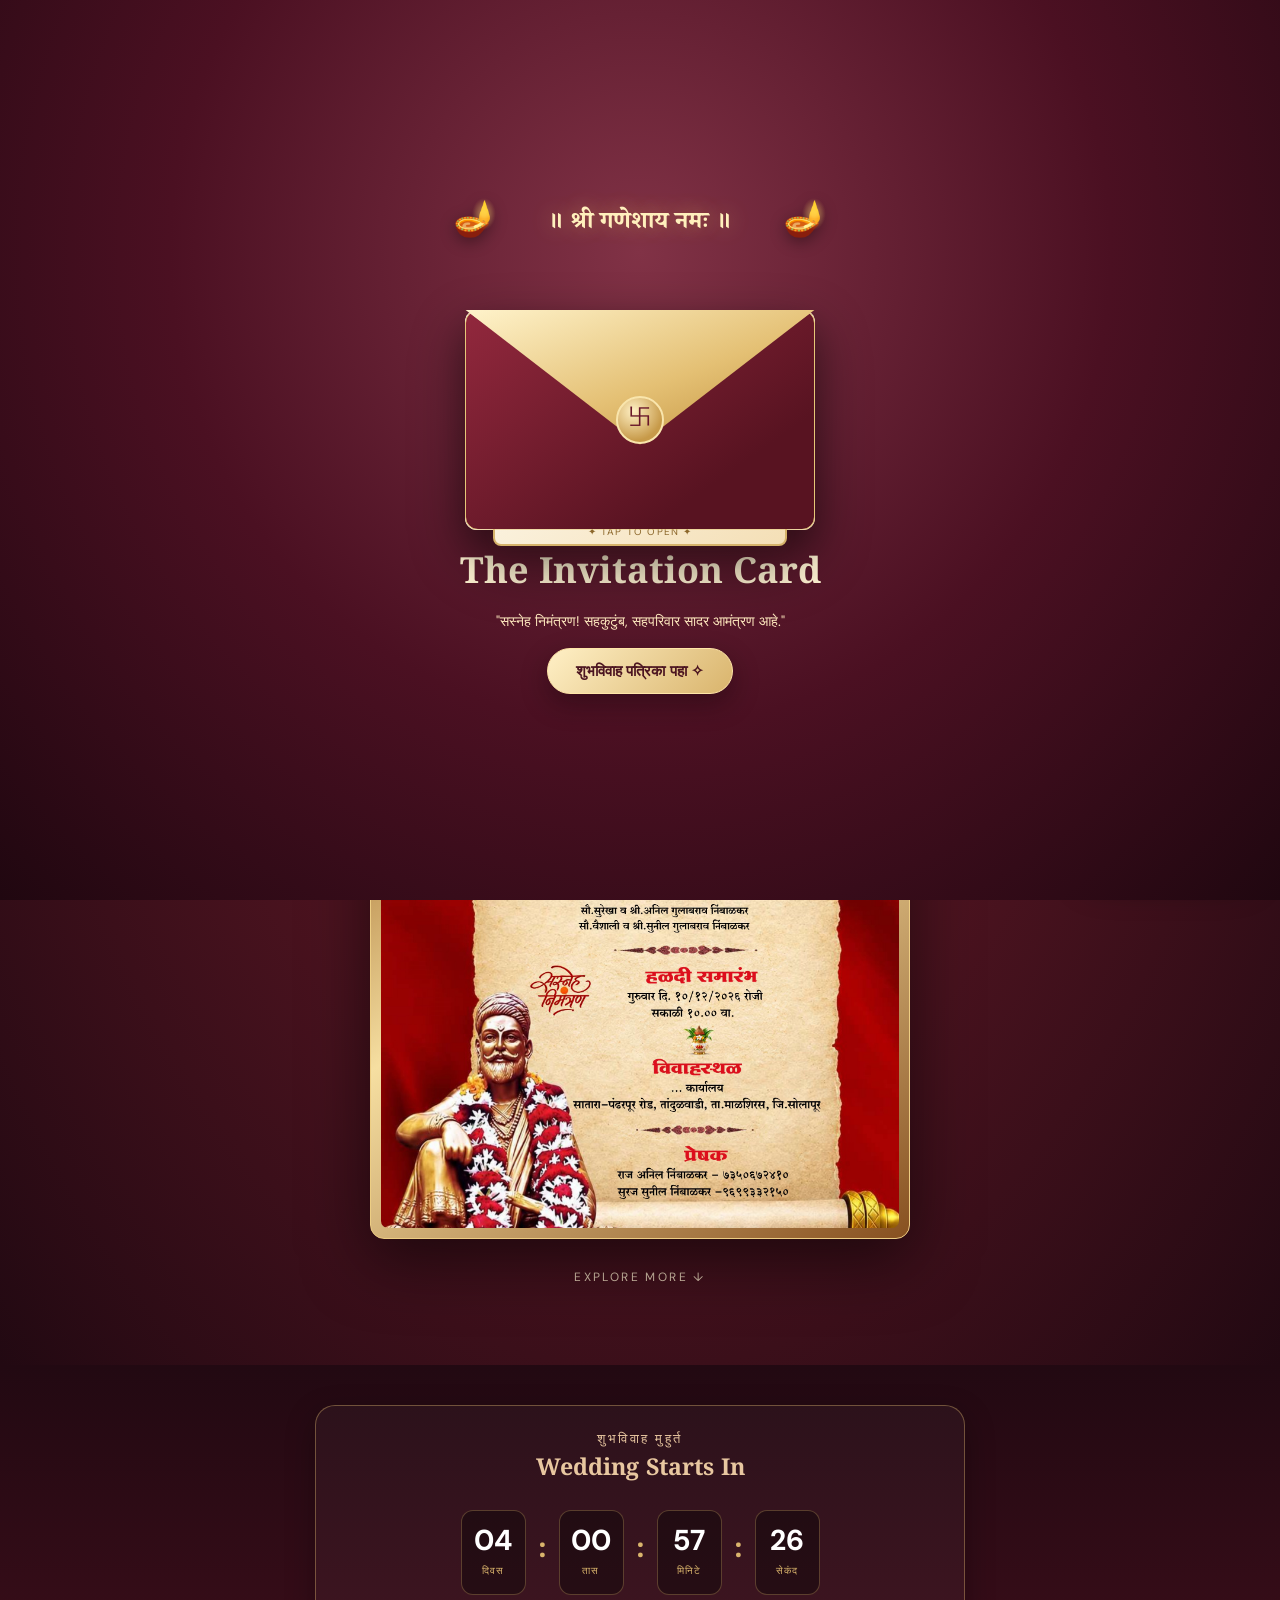
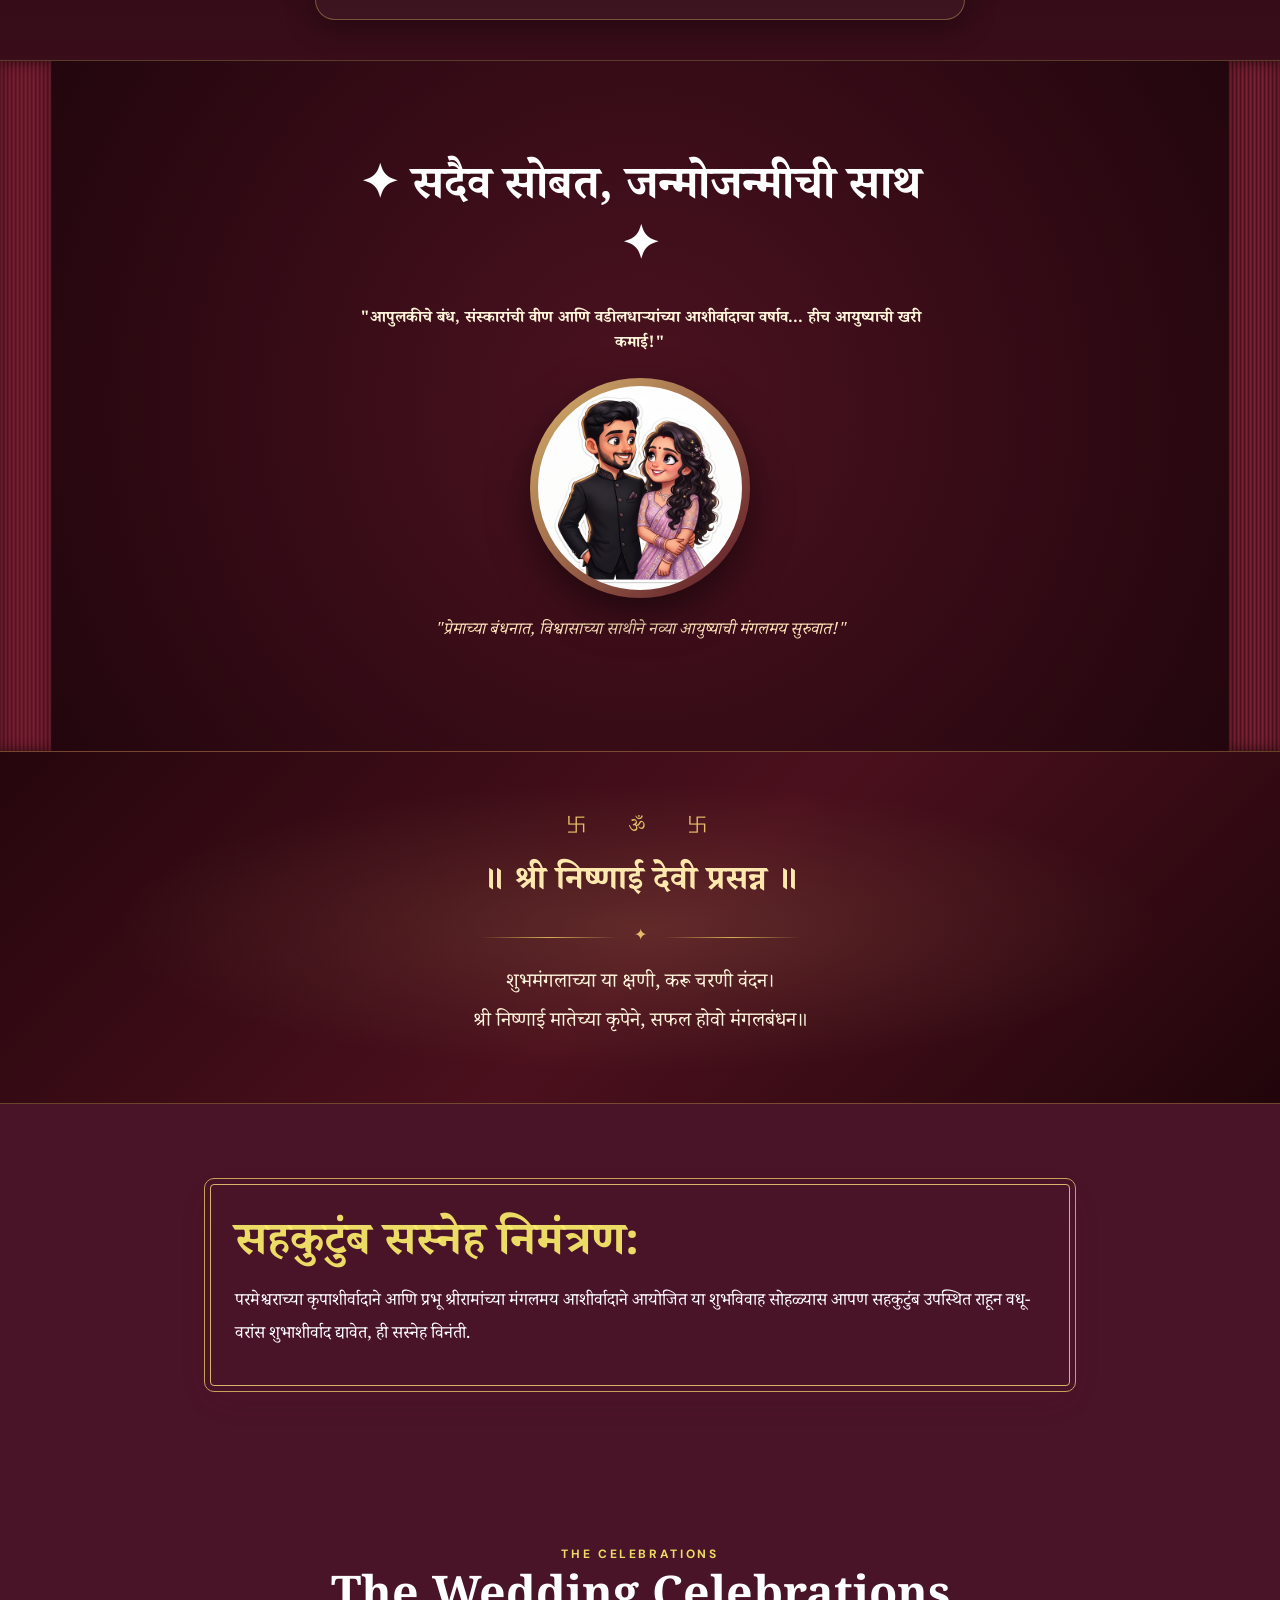
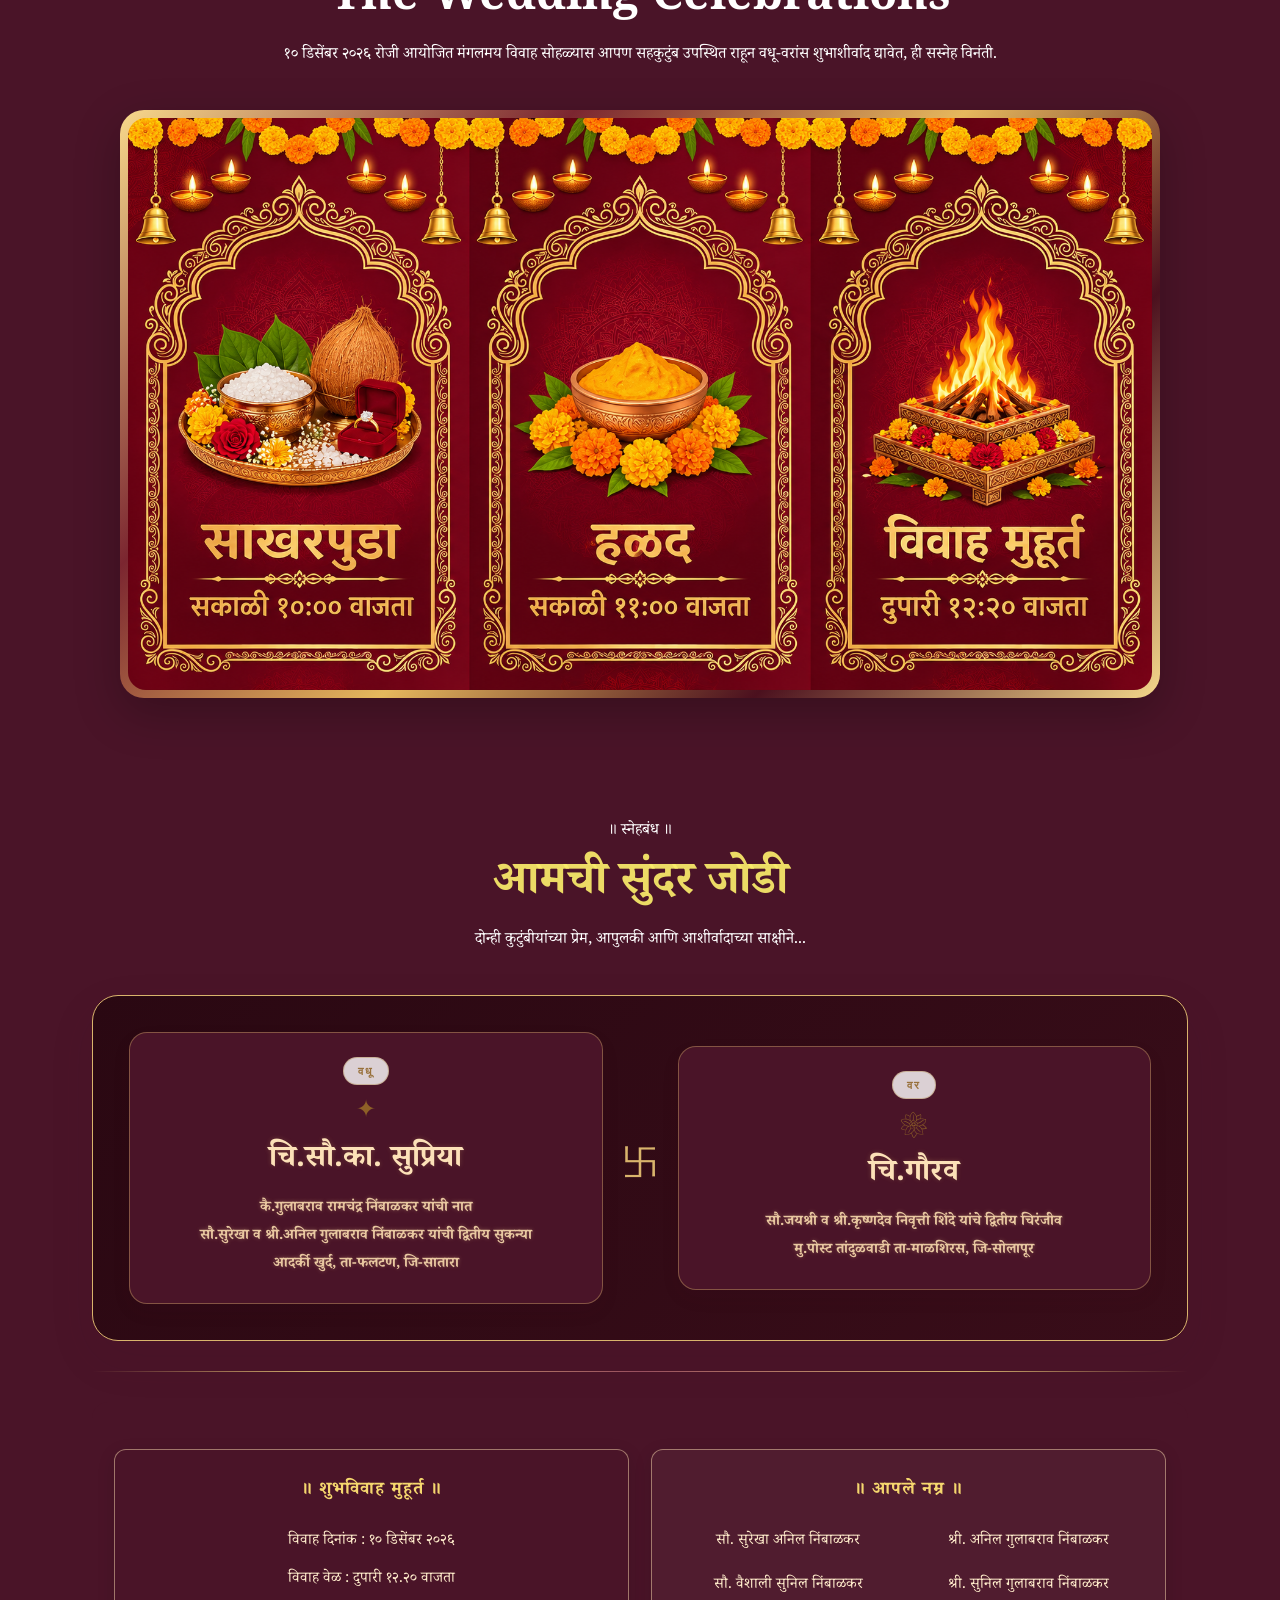
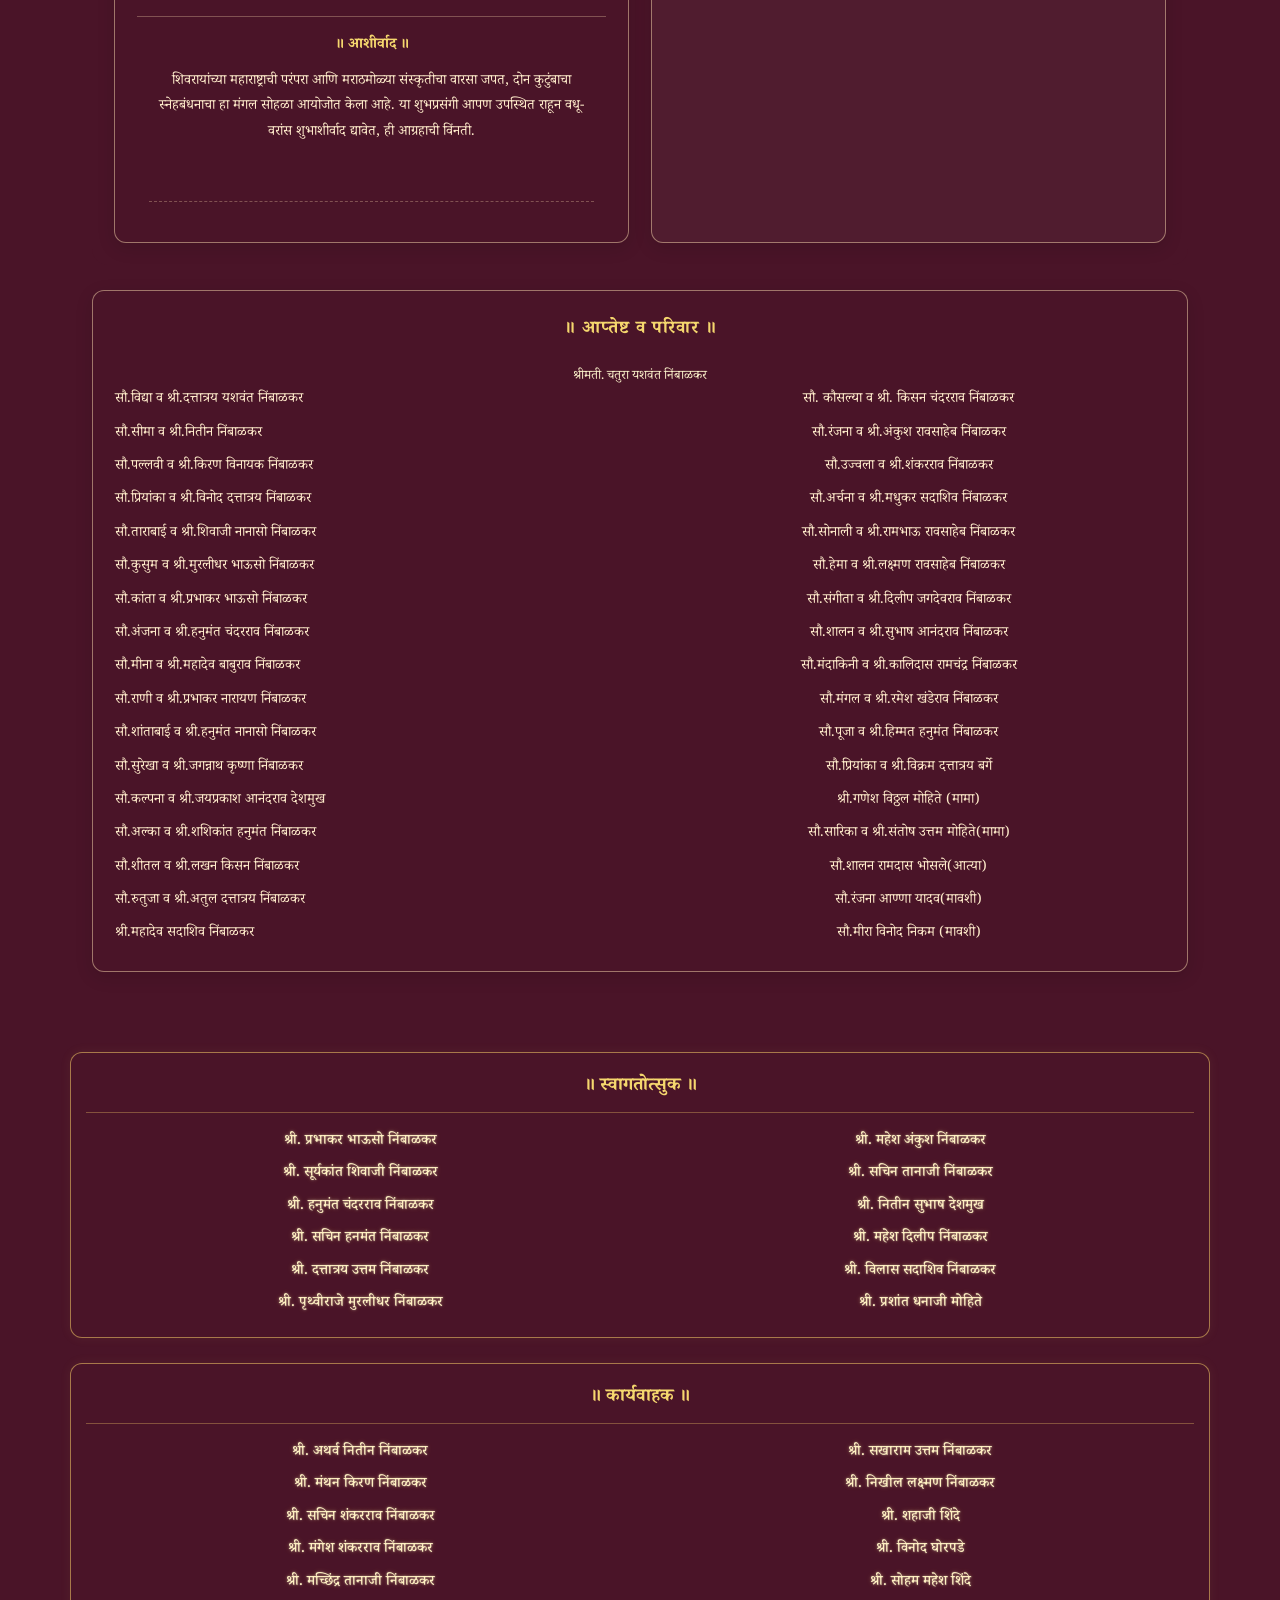
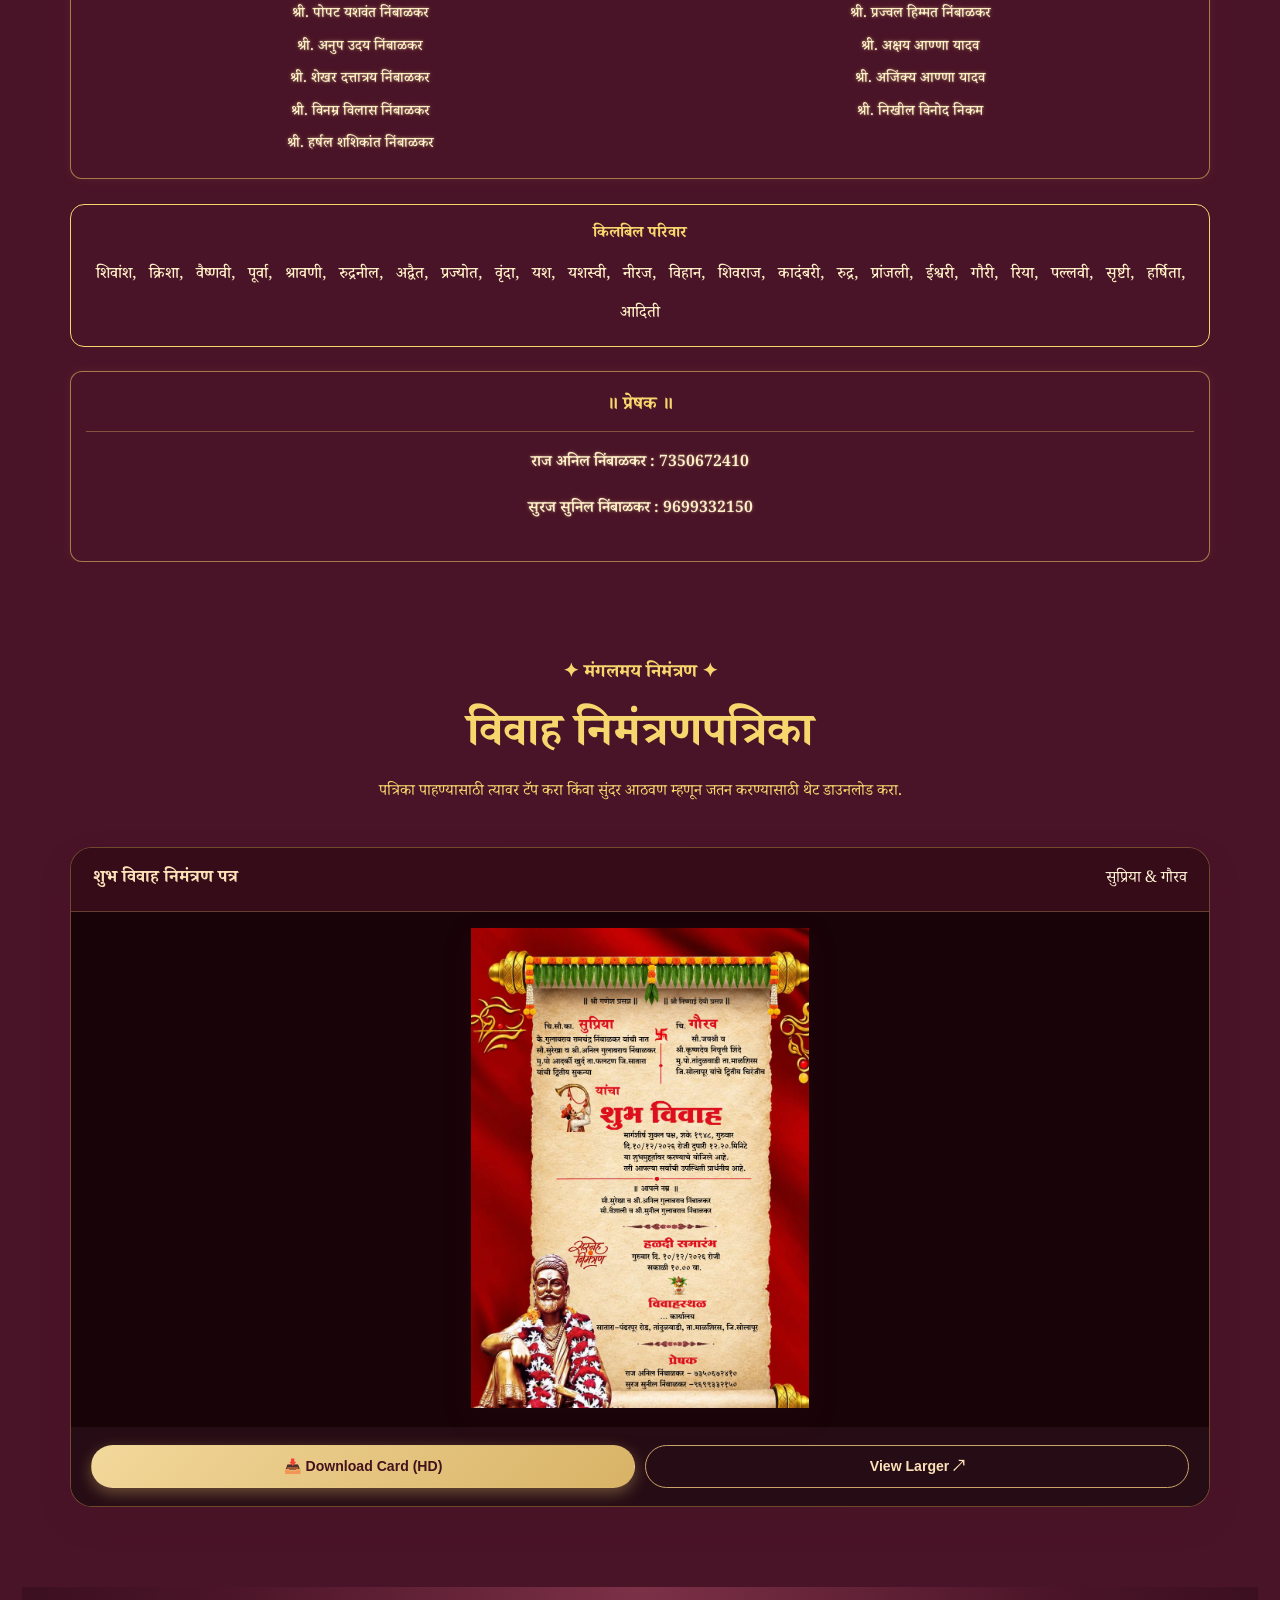
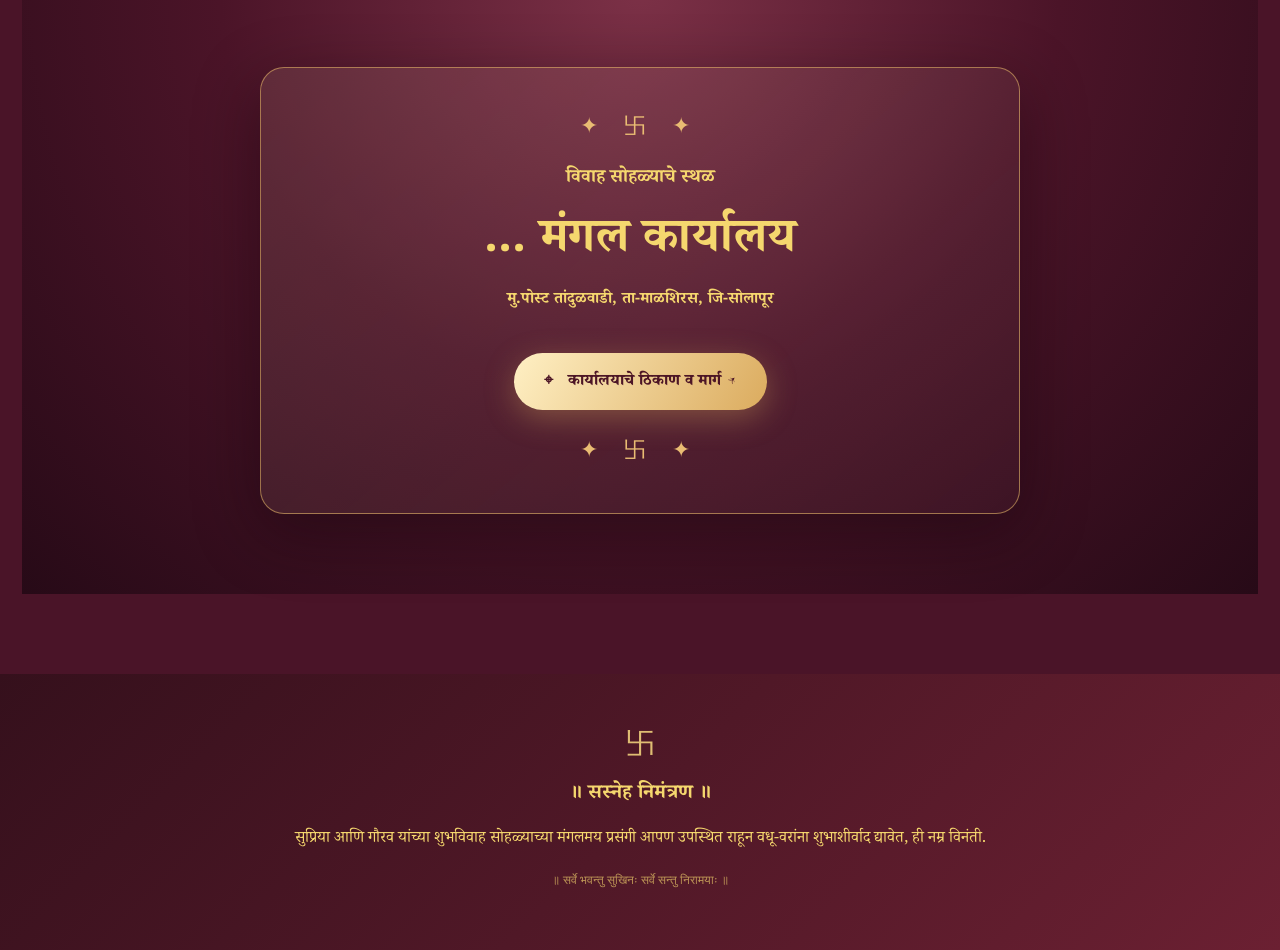
==== index.html @ d951e06b "Add files via upload" ====
<!DOCTYPE html>
<html lang="hi">

<head>
    <meta charset="utf-8" />
    <meta name="viewport" content="width=device-width, initial-scale=1.0, maximum-scale=5.0" />
    <meta name="theme-color" content="#45101f" />
    <meta name="description" content="A Royal, Cinematic, and Interactive Wedding Invitation of Supriya Nimbalkar 卐 Gaurav Shinde  ." />
    <title>Supriya Weds Gaurav | भव्य शुभ विवाह निमंत्रण</title>

    <!-- Google Fonts -->
    <link rel="preconnect" href="https://fonts.googleapis.com">
    <link rel="preconnect" href="https://fonts.gstatic.com" crossorigin>
    <link href="https://fonts.googleapis.com/css2?family=Cinzel:wght@500;700&family=DM+Sans:wght@400;500;600;700&family=Noto+Serif+Devanagari:wght@400;600;700;800&family=Playfair+Display:ital,wght@0,600;0,700;1,600&display=swap" rel="stylesheet">

    <link rel="stylesheet" href="style.css" />

</head>

<!-- Google Analytics 4 -->
<script async src="https://www.googletagmanager.com/gtag/js?id=G-YZZ4JT1LE6"></script>
<script>
    window.dataLayer = window.dataLayer || [];

    function gtag() {
        dataLayer.push(arguments);
    }
    gtag('js', new Date());

    gtag('config', 'G-YZZ4JT1LE6');
</script>


<body class="invite-locked">
    <script>
        document.addEventListener('DOMContentLoaded', function() {
            document.body.classList.add('night-mode');

            const btn = document.getElementById('ambienceToggle');
            if (btn) {
                btn.textContent = '🌙';
            }
        });
    </script>

    <!-- Interactive Particles & Rose Petals Canvas -->
    <canvas id="petalsCanvas" aria-hidden="true"></canvas>

    <!-- Interactive 3D Envelope Screen with Diya Lighting -->
    <div class="opening-screen" id="openingScreen" role="dialog" aria-modal="true" aria-label="शुभ विवाह निमंत्रण पत्र">
        <div class="opening-content">

            <!-- Interactive Diyas (Click to Light Up) -->
            <div class="diya-wrapper">
                <div class="diya left-diya unlit" id="leftDiya" onclick="lightDiya('leftDiya')" title="🪔">
                    <div class="flame"></div>
                    <div class="diya-bowl">🪔</div>
                    <!-- <span class="diya-text">दीप जलाएं</span> -->
                </div>
                <div class="opening-blessing">॥ श्री गणेशाय नमः ॥</div>
                <div class="diya right-diya unlit" id="rightDiya" onclick="lightDiya('rightDiya')" title="🪔">
                    <div class="flame"></div>
                    <div class="diya-bowl">🪔</div>
                    <!-- <span class="diya-text">दीप जलाएं</span> -->
                </div>
            </div>

            <div class="envelope-scene" id="envelopeOpenCard" role="button" tabindex="0" aria-label="निमंत्रण पत्र उघडा">
                <div class="envelope-back"></div>
                <div class="envelope-letter">
                    <div class="mini-om">卐</div>
                    <strong>Wedding Invitation</strong>
                    <span class="letter-couple">सुप्रिया <em>Weds</em> गौरव</span>
                    <span class="letter-date">10 December 2026</span>
                    <span class="letter-open-hint">✦ Tap to open ✦</span>
                </div>
                <div class="envelope-front"></div>
                <div class="envelope-flap"></div>
                <div class="envelope-seal">卐</div>
            </div>
            <h1 class="opening-title">The Invitation Card</h1>
            <p class="opening-subtitle">"सस्नेह निमंत्रण! सहकुटुंब, सहपरिवार सादर आमंत्रण आहे."</p>
            <button class="open-invite-btn" id="openInviteButton" type="button">
        शुभविवाह पत्रिका पहा <span aria-hidden="true">✧</span>
      </button>
        </div>
    </div>

    <a class="skip" href="#main">Skip to main content</a>

    <!-- Top Sticky Navigation -->
    <nav class="topnav" aria-label="Main Navigation">
        <div class="navinner">
            <a class="brand" href="#home" aria-label="मुखपृष्ठ">
                <span class="brandmark">ॐ</span>
                <span class="brandtext">शुभविवाह निमंत्रण </br>सुप्रिया व गौरव यांचा शुभविवाह</span>
            </a>

            <!-- Mobile Menu Toggle Button -->
            <button class="nav-toggle" id="navToggle" type="button" aria-label="Toggle Menu" aria-expanded="false" onclick="toggleMobileNav()">
        <span></span>
        <span></span>
        <span></span>
      </button>

            <div class="navlinks" id="navLinks">
                <a href="#home" onclick="closeMobileNav()">Home</a>
                <a href="#countdown" onclick="closeMobileNav()">Countdown</a>
                <a href="#curtain-stage" onclick="closeMobileNav()">Moments</a>
                <a href="#karyakram" onclick="closeMobileNav()">Celebrations</a>
                <a href="#parivar" onclick="closeMobileNav()">The Couple</a>
                <a href="#cards" onclick="closeMobileNav()">Cards</a>
                <a href="#wedding-location" onclick="closeMobileNav()">Venue Map</a>
            </div>
            <div class="navtools">
                <button class="iconbtn" id="ambienceToggle" type="button" onclick="toggleAmbience()" title="Toggle Day/Night Mode">
          ☀️
        </button>
                <button class="iconbtn" type="button" onclick="shareInvite()" aria-label="Share Invitation" title="Share">
          <svg fill="none" height="18" stroke="currentColor" stroke-width="1.8" viewbox="0 0 24 24" width="18">
            <circle cx="18" cy="5" r="3"></circle>
            <circle cx="6" cy="12" r="3"></circle>
            <circle cx="18" cy="19" r="3"></circle>
            <path d="m8.7 10.7 6.6-4M8.7 13.3l6.6 4"></path>
          </svg>
        </button>
                <button class="iconbtn" type="button" onclick="printPatrika()" aria-label="Print Wedding Patrika" title="Print Wedding Patrika">
    <svg fill="none" height="18" stroke="currentColor"
         stroke-width="1.8" viewBox="0 0 24 24" width="18">
        <path d="M7 8V3h10v5M7 17H4a2 2 0 0 1-2-2v-5a2 2 0 0 1 2-2h16a2 2 0 0 1 2 2v5h-3"></path>
        <path d="M7 14h10v7H7zM18 11h.01"></path>
    </svg>
</button>
                </button>
            </div>
        </div>
    </nav>

    <!-- Audio Source -->
    <audio id="ganeshMantra" loop preload="none">
    <source src="./assets/audio/ganesh-arti.mp3" type="audio/mpeg"/>
  </audio>

    <!-- Hero Section -->
    <header class="hero poster-hero" id="home">
        <div class="poster-hero-glow" aria-hidden="true"></div>
        <div class="poster-hero-inner">
            <p class="opening-blessing">॥ श्री गणेशाय नमः ॥</p>
            <div class="poster-hero-copy">
                <div class="poster-kicker"></div>
                <h6>✦ आपली उपस्थिती आमच्यासाठी अमूल्य आहे ✦</h6>
                <h1> सुप्रिया<em>卐</em> गौरव</h1>
                <div class="poster-date"><span aria-hidden="true">✧</span> 10 December 2026 <span aria-hidden="true">✧</span></div>
            </div>

            <figure class="poster-hero-frame tilt-card" id="heroTiltCard">
                <div class="shine-fx"></div>
                <img src="./assets/images/wd1.jpg" alt="Supriya Weds Gaurav Wedding Invitation" fetchpriority="high" />
            </figure>
        </div>
        <div class="scrollhint">Explore More ↓</div>
    </header>

    <main id="main">

        <!-- Live Wedding Countdown Section -->
        <section class="countdown-section" id="countdown" aria-label="शुभ विवाह मुहूर्त वेळ बाकी " style="background-color: #5a1437d3;">
            <div class="countdown-inner reveal">
                <div class="countdown-tag" style="color: #E8C7A0;">शुभविवाह मुहुर्त</div>
                <h3 style="color: #E8C7A0;">Wedding Starts In</h3>
                <div class="timer-display" id="weddingTimer">
                    <div class="time-block">
                        <span class="time-num" id="दिवस">00</span>
                        <span class="time-label">दिवस</span>
                    </div>
                    <div class="time-sep">:</div>
                    <div class="time-block">
                        <span class="time-num" id="तास">00</span>
                        <span class="time-label">तास</span>
                    </div>
                    <div class="time-sep">:</div>
                    <div class="time-block">
                        <span class="time-num" id="मिनिटे">00</span>
                        <span class="time-label">मिनिटे</span>
                    </div>
                    <div class="time-sep">:</div>
                    <div class="time-block">
                        <span class="time-num" id="सेकंद">00</span>
                        <span class="time-label">सेकंद</span>
                    </div>
                </div>

            </div>
            </div>
        </section>

        <!-- Parallax 3D Curtain Stage Section -->
        <section class="stage-section" id="curtain-stage">
            <div class="curtain curtain-left" id="curtainLeft"></div>
            <div class="curtain curtain-right" id="curtainRight"></div>
            <div class="stage-content reveal">
                <span class="stage-tag"></span>

                <h2 style="color: #Ffffff;">✦ सदैव सोबत, जन्मोजन्मीची साथ ✦</h2>
                <h4>"आपुलकीचे बंध, संस्कारांची वीण आणि वडीलधाऱ्यांच्या आशीर्वादाचा वर्षाव... हीच आयुष्याची खरी कमाई!"</h4>
                <div class="stage-avatar-wrap tilt-card">
                    <img src="./assets/images/couple-cartoon.webp" alt="Supriya & Gaurav Couple Art" class="stage-avatar" />
                </div>
                <p class="stage-quote">"प्रेमाच्या बंधनात, विश्वासाच्या साथीने नव्या आयुष्याची मंगलमय सुरुवात!"</p>
            </div>
        </section>

        <!-- Shlok Section -->
        <section class="shubh-section" aria-label="मांगलिक श्लोक">
            <div class="shubh-inner reveal">
                <div class="shubh-ornament">卐 &nbsp; ॐ &nbsp; 卐</div>
                <h3 class="shubh-mantra">॥ श्री निष्णाई देवी प्रसन्न ॥</h3>
                <div class="shubh-divider"><span></span>✦<span></span></div>
                <p class="shubh-verse">
                    शुभमंगलाच्या या क्षणी, करू चरणी वंदन।

                    <br/> श्री निष्णाई मातेच्या कृपेने, सफल होवो मंगलबंधन॥
                </p>
            </div>
        </section>

        <!-- Welcome Message -->
        <section class="hindi-welcome section" aria-label="Wedding invitation welcome" style="background-color: #4A1428;">
            <div class="hindi-welcome-inner reveal" style="background-color: #4A1428;">
                <h2 style="color: #faec6aec;">सहकुटुंब सस्नेह निमंत्रण:</h2>
                <p style="color: #Ffffff;">
                    परमेश्वराच्या कृपाशीर्वादाने आणि प्रभू श्रीरामांच्या मंगलमय आशीर्वादाने आयोजित या शुभविवाह सोहळ्यास आपण सहकुटुंब उपस्थित राहून वधू-वरांस शुभाशीर्वाद द्यावेत, ही सस्नेह विनंती.
                </p>
            </div>
        </section>

        <!-- Events & Itinerary -->
        <section class="section events-section" id="karyakram" style="background-color: #4A1428;">
            <div class="section-inner">
                <div class="section-heading reveal">
                    <div class="overline" style="color: #faec6aec;">The celebrations</div>
                    <h2 style="color: #Ffffff;">The Wedding Celebrations</h2>
                    <p style="color: #Ffffff;">१० डिसेंबर २०२६ रोजी आयोजित मंगलमय विवाह सोहळ्यास आपण सहकुटुंब उपस्थित राहून वधू-वरांस शुभाशीर्वाद द्यावेत, ही सस्नेह विनंती.</p>
                </div>

                <div class="celebration-poster-wrap reveal tilt-card">
                    <div class="shine-fx"></div>
                    <img class="celebration-poster-art" src="./assets/images/plan.png" alt="Supriya Weds Gaurav_10 dec 2026">
                </div>


                <!-- Couple & Families Section -->
                <section class="section family-section" id="parivar">
                    <div class="section-inner">
                        <div class="section-heading reveal">
                            <div class="overline"></div>
                            <p style="color: #Ffffff;">॥ स्नेहबंध ॥</p>
                            <h2 style="color: #faec6aec;">आमची सुंदर जोडी</h2>
                            <p style="color: #Ffffff;">दोन्ही कुटुंबीयांच्या प्रेम, आपुलकी आणि आशीर्वादाच्या साक्षीने...</p>
                        </div>

                        <div class="family-card reveal" style="background-color: #4A1428;">
                            <div class="family-names">
                                <!-- Groom -->
                                <div class="person" style="background-color: #4A1428;">
                                    <span class="person-role">वधू</span>
                                    <div class="person-emblem" aria-hidden="true">✦</div>
                                    <h3>चि.सौ.का. सुप्रिया</h3>
                                    <p>
                                        <strong style="color: #E8C7A0;">कै.गुलाबराव रामचंद्र निंबाळकर यांची नात</strong> <br/>
                                        <strong style="color: #E8C7A0;">सौ.सुरेखा व श्री.अनिल गुलाबराव निंबाळकर यांची द्वितीय सुकन्या <br/> आदर्की खुर्द, ता-फलटण, जि-सातारा </strong>
                                    </p>
                                </div>

                                <div class="ornament" aria-hidden="true">卐</div>

                                <!-- Bride -->
                                <div class="person" style="background-color: #4A1428;">
                                    <span class="person-role">वर</span>
                                    <div class="person-emblem" aria-hidden="true">❀</div>
                                    <h3>चि.गौरव</h3>
                                    <p>
                                        <strong style="color: #E8C7A0;">सौ.जयश्री व श्री.कृष्णदेव निवृत्ती शिंदे यांचे द्वितीय चिरंजीव<br/>
                                        मु.पोस्ट तांदुळवाडी ता-माळशिरस, जि-सोलापूर </strong>
                                    </p>
                                </div>
                            </div>
                        </div>
                        <div class="family-separator" style="background-color:#4A1428;"></div>
                        <div class="family-members-grid" style="background-color: #4A1428;">
                            <div class="wedding-info-grid" style="background-color: #4A1428;">

                                <!-- BOX 1 : VIVAH MUHURT -->
                                <div class="wedding-info-card" style="background-color: #4A1428;">
                                    <strong class="wedding-card-title" style="color: #F5D76E;">॥ शुभविवाह मुहूर्त ॥</strong>

                                    <div class="muhurt-details">
                                        <p><span></span>विवाह दिनांक : १० डिसेंबर २०२६</p>
                                        <p><span></span> विवाह वेळ : दुपारी १२.२० वाजता</p>
                                    </div>

                                    <div class="blessing-space">
                                        <strong style="color: #F5D76E;">॥ आशीर्वाद ॥</strong>
                                        <p>शिवरायांच्या महाराष्ट्राची परंपरा आणि मराठमोळ्या संस्कृतीचा वारसा जपत, दोन कुटुंबाचा स्नेहबंधनाचा हा मंगल सोहळा आयोजोत केला आहे. या शुभप्रसंगी आपण उपस्थित राहून वधू-वरांस शुभाशीर्वाद द्यावेत, ही आग्रहाची विंनती.</p>
                                        <div class="blessing-lines"></div>
                                    </div>
                                </div>


                                <!-- BOX 2 : AAPLE NAMRA -->
                                <div class="wedding-info-card">
                                    <strong class="wedding-card-title" style="color: #F5D76E;">॥ आपले नम्र ॥</strong>

                                    <div class="wedding-name-list">
                                        <span>सौ. सुरेखा अनिल निंबाळकर </span>
                                        <span>श्री. अनिल गुलाबराव निंबाळकर  </span>
                                        <span>सौ. वैशाली सुनिल निंबाळकर</span>
                                        <span>श्री. सुनिल गुलाबराव निंबाळकर</span>
                                    </div>
                                </div>
                            </div>
                        </div>
                        <!-- BOX 3 : FAMILY & RELATIVES -->
                        <div class="wedding-info-card relatives-card" style="background-color: #4A1428;">
                            <strong class="wedding-card-title" style="color: #F5D76E;">॥ आप्तेष्ट व परिवार ॥</strong>
                            <span style="color: #faf0c9;font-size: small;">श्रीमती. चतुरा यशवंत निंबाळकर</span>
                            <div class="relatives-names">

                                <div class="relatives-column">
                                    <span>सौ.विद्या व श्री.दत्तात्रय यशवंत निंबाळकर</span>
                                    <span>सौ.सीमा व श्री.नितीन निंबाळकर</span>
                                    <span>सौ.पल्लवी व श्री.किरण विनायक निंबाळकर</span>
                                    <span>सौ.प्रियांका व श्री.विनोद दत्तात्रय निंबाळकर</span>
                                    <span>सौ.ताराबाई व श्री.शिवाजी नानासो निंबाळकर </span>
                                    <span>सौ.कुसुम व  श्री.मुरलीधर भाऊसो निंबाळकर </span>
                                    <span>सौ.कांता व  श्री.प्रभाकर भाऊसो निंबाळकर </span>
                                    <span>सौ.अंजना व  श्री.हनुमंत चंदरराव निंबाळकर </span>
                                    <span>सौ.मीना व  श्री.महादेव बाबुराव निंबाळकर </span>
                                    <span>सौ.राणी  व  श्री.प्रभाकर नारायण निंबाळकर </span>
                                    <span>सौ.शांताबाई  व  श्री.हनुमंत नानासो निंबाळकर </span>
                                    <span>सौ.सुरेखा व  श्री.जगन्नाथ कृष्णा निंबाळकर </span>
                                    <span>सौ.कल्पना  व  श्री.जयप्रकाश आनंदराव देशमुख </span>
                                    <span>सौ.अल्का व  श्री.शशिकांत हनुमंत निंबाळकर </span>
                                    <span>सौ.शीतल  व  श्री.लखन किसन निंबाळकर </span>
                                    <span>सौ.रुतुजा व  श्री.अतुल दत्तात्रय निंबाळकर </span>
                                    <span>श्री.महादेव सदाशिव निंबाळकर </span>

                                </div>

                                <div class="relatives-column">
                                    <span>सौ. कौसल्या व श्री. किसन चंदरराव निंबाळकर</span>
                                    <span>सौ.रंजना  व  श्री.अंकुश रावसाहेब निंबाळकर </span>
                                    <span>सौ.उज्वला  व  श्री.शंकरराव निंबाळकर </span>
                                    <span>सौ.अर्चना  व  श्री.मधुकर सदाशिव निंबाळकर </span>
                                    <span>सौ.सोनाली  व  श्री.रामभाऊ रावसाहेब निंबाळकर </span>
                                    <span>सौ.हेमा व  श्री.लक्ष्मण रावसाहेब निंबाळकर </span>
                                    <span>सौ.संगीता  व  श्री.दिलीप जगदेवराव निंबाळकर </span>
                                    <span>सौ.शालन  व  श्री.सुभाष आनंदराव निंबाळकर </span>
                                    <span>सौ.मंदाकिनी  व  श्री.कालिदास रामचंद्र निंबाळकर  </span>
                                    <span>सौ.मंगल  व  श्री.रमेश खंडेराव निंबाळकर </span>
                                    <span>सौ.पूजा व  श्री.हिम्मत हनुमंत निंबाळकर </span>
                                    <span>सौ.प्रियांका व  श्री.विक्रम दत्तात्रय बर्गे  </span>
                                    <span>श्री.गणेश विठ्ठल मोहिते (मामा) </span>
                                    <span>सौ.सारिका व  श्री.संतोष उत्तम मोहिते(मामा) </span>
                                    <span>सौ.शालन रामदास भोसले(आत्या)</span>
                                    <span>सौ.रंजना आण्णा यादव(मावशी)</span>
                                    <span>सौ.मीरा विनोद निकम (मावशी)  </span>

                                </div>

                            </div>
                        </div>

                    </div>
                </section>
                <!-- BOX 2 : SWAGATOTSUK -->
                <section>
                    <div class="family-member-card" style="background-color: #4A1428;">
                        <strong class="family-card-title" style="color: #F5D76E;">॥ स्वागतोत्सुक ॥</strong>

                        <div class="welcome-names">

                            <div class="name-column">
                                <span>श्री. प्रभाकर भाऊसो निंबाळकर</span>
                                <span>श्री. सूर्यकांत शिवाजी निंबाळकर</span>
                                <span>श्री. हनुमंत चंदरराव निंबाळकर</span>
                                <span>श्री. सचिन हनमंत निंबाळकर </span>
                                <span>श्री. दत्तात्रय उत्तम निंबाळकर</span>
                                <span>श्री. पृथ्वीराजे मुरलीधर निंबाळकर </span>
                            </div>

                            <div class="name-column">
                                <span>श्री. महेश अंकुश निंबाळकर</span>
                                <span>श्री. सचिन तानाजी निंबाळकर </span>
                                <span>श्री. नितीन सुभाष देशमुख </span>
                                <span>श्री. महेश दिलीप निंबाळकर </span>
                                <span>श्री. विलास सदाशिव निंबाळकर </span>
                                <span>श्री. प्रशांत धनाजी मोहिते</span>
                            </div>

                        </div>
                    </div>

                </section>
                <br/>
                <!-- BOX 1 : SHUBHECHCHUK -->
                <!-- BOX 1 : KARYAVAHK -->
                <section>
                    <div class="family-member-card" style="background-color: #4A1428;">

                        <strong class="family-card-title" style="color: #F5D76E;">॥ कार्यवाहक ॥</strong>

                        <div class="welcome-names">

                            <div class="name-column">
                                <span>श्री. अथर्व नितीन निंबाळकर </span>
                                <span>श्री. मंथन किरण निंबाळकर</span>
                                <span>श्री. सचिन शंकरराव निंबाळकर</span>
                                <span>श्री. मंगेश शंकरराव निंबाळकर</span>
                                <span>श्री. मच्छिंद्र तानाजी निंबाळकर</span>
                                <span>श्री. पोपट यशवंत निंबाळकर</span>
                                <span>श्री. अनुप उदय निंबाळकर </span>
                                <span>श्री. शेखर दत्तात्रय निंबाळकर </span>
                                <span>श्री. विनम्र विलास निंबाळकर</span>
                                <span>श्री. हर्षल शशिकांत निंबाळकर</span>
                            </div>

                            <div class="name-column">
                                <span>श्री. सखाराम उत्तम निंबाळकर </span>
                                <span>श्री. निखील लक्ष्मण निंबाळकर</span>
                                <span>श्री. शहाजी शिंदे </span>
                                <span>श्री. विनोद घोरपडे</span>
                                <span>श्री. सोहम महेश शिंदे </span>
                                <span>श्री. प्रज्वल हिम्मत निंबाळकर </span>
                                <span>श्री. अक्षय आण्णा यादव </span>
                                <span>श्री. अजिंक्य आण्णा यादव</span>
                                <span>श्री. निखील विनोद निकम</span>
                            </div>

                        </div>

                    </div>
                </section>
                </br>

                <section>
                    <div class="bal-aagrah" style="color: #F5D76E;background-color: #4A1428;">
                        <strong style="color: #F5D76E;">किलबिल परिवार</strong>

                        <div class="bal-family-names">
                            <span>शिवांश,</span>
                            <span>क्रिशा,</span>
                            <span>वैष्णवी,</span>
                            <span>पूर्वा,</span>
                            <span>श्रावणी,</span>
                            <span>रुद्रनील,</span>
                            <span>अद्वैत,</span>
                            <span>प्रज्योत,</span>
                            <span>वृंदा,</span>
                            <span>यश,</span>
                            <span>यशस्वी,</span>
                            <span>नीरज,</span>
                            <span>विहान,</span>
                            <span>शिवराज,</span>
                            <span>कादंबरी,</span>
                            <span>रुद्र,</span>
                            <span>प्रांजली,</span>
                            <span>ईश्वरी,</span>
                            <span>गौरी,</span>
                            <span>रिया,</span>
                            <span>पल्लवी,</span>
                            <span>सृष्टी,</span>
                            <span>हर्षिता,</span>
                            <span>आदिती</span>

                        </div>
                    </div>
                </section>
                <!-- BOX 3 : PRERAK -->
                <div class="family-member-card" style="background-color: #4A1428;">
                    <strong class="family-card-title" style="color: #F5D76E;">॥ प्रेषक ॥</strong>

                    <div class="family-card-content sender-details">

                        <p>
                            <strong>राज अनिल निंबाळकर : 7350672410  </strong>

                        </p>

                        <p>
                            <strong>सुरज सुनिल निंबाळकर : 9699332150</strong>

                        </p>

                    </div>
                </div>

            </div>
            </div>


            <!-- Invitation Cards Downloads Section -->
            <!-- Invitation Cards Downloads Section -->
            <section class="section cards-section" id="cards" style="background-color: #4A1428;">
                <div class="section-inner">

                    <div class="section-heading reveal">
                        <div class="overline"></div>

                        <h3 style="color: #F5D76E;">✦ मंगलमय निमंत्रण ✦</h3>
                        <h2 style="color: #F5D76E;">विवाह निमंत्रणपत्रिका</h2>

                        <p style="color: #F5D76E;">
                            पत्रिका पाहण्यासाठी त्यावर टॅप करा किंवा सुंदर आठवण म्हणून जतन करण्यासाठी थेट डाउनलोड करा.
                        </p>
                    </div>

                    <div class="card-gallery">

                        <!-- Card 1: Shubh Vivah -->
                        <article class="card-tile reveal tilt-card">

                            <div class="shine-fx"></div>

                            <div class="card-tile-head">
                                <h3>शुभ विवाह निमंत्रण पत्र</h3>
                                <span>सुप्रिया &amp; गौरव</span>
                            </div>

                            <button class="card-image-button" type="button" onclick="openCard('gold')" aria-label="संपूर्ण विवाह पत्रिका पहा.">

                    <img id="goldCard"
                        src="./assets/images/wd1.jpg"
                        alt="Shubh Vivah HD Invitation Card"
                        loading="lazy"/>
                </button>

                            <div class="tile-actions">

                                <button class="btn btn-gold" type="button" onclick="downloadCard('gold')">
                        📥 Download Card (HD)
                    </button>

                                <button class="btn btn-outline" type="button" onclick="openCard('gold')">
                        View Larger ↗
                    </button>

                            </div>
                        </article>

                    </div>
                </div>
            </section>



            <!-- Venue Map Section -->
            <section class="venue-map-section" id="wedding-location" aria-labelledby="venue-map-title">
                <div class="venue-map-inner reveal">
                    <div class="venue-map-ornament">✦ 卐 ✦</div>
                    <p class="venue-map-kicker"></p>
                    <h3 style="color: #F5D76E;">विवाह सोहळ्याचे स्थळ</h3>
                    <h2 id="venue-map-title" style="color: #F5D76E;">... मंगल कार्यालय</h2>

                    <strong style="color: #F5D76E;">मु.पोस्ट तांदुळवाडी, ता-माळशिरस, जि-सोलापूर</strong>
                    </p>
                    <a class="venue-map-button" href="https://maps.app.goo.gl/1CTVykhDaXcdv3KM7" target="_blank" rel="noopener noreferrer" aria-label="Find Village Tandulwadi on Google Maps" style="color: #F5D76E;">
          ⌖ &nbsp;  कार्यालयाचे ठिकाण व मार्ग  ↗
        </a>
                    <div class="venue-map-ornament">✦ 卐 ✦</div>
                </div>
            </section>

    </main>

    <!-- Floating Music Player Ribbon -->
    <div class="floating-vinyl-player" id="vinylPlayer" onclick="toggleMantra()" title="Click to Play/Pause Music">
        <div class="vinyl-disc" id="vinylDisc">
            <div class="vinyl-groove"></div>
            <div class="vinyl-center">ॐ</div>
        </div>
        <div class="vinyl-info">
            <span>Wedding Music</span>
            <small id="vinylStatus">Paused</small>
        </div>
    </div>

    <!-- Footer -->
    <footer class="footer">
        <div class="footer-mark">卐</div>
        <strong style="color: #F5D76E;">॥ सस्नेह निमंत्रण ॥</strong>
        <p style="color: #F5D76E;">सुप्रिया आणि गौरव यांच्या शुभविवाह सोहळ्याच्या मंगलमय प्रसंगी आपण उपस्थित राहून वधू-वरांना शुभाशीर्वाद द्यावेत, ही नम्र विनंती.</p>
        <p class="fineprint" style="color: #F5D76E;">॥ सर्वे भवन्तु सुखिनः सर्वे सन्तु निरामयाः ॥</p>
    </footer>

    <!-- Toast Notification -->
    <div class="toast" id="toast" role="status" aria-live="polite"></div>

    <!-- Image Lightbox Modal -->
    <div class="modal" id="cardModal" role="dialog" aria-modal="true" aria-label="पत्रिका मोठी करून पहा." onclick="modalBackdrop(event)">
        <div class="modal-inner">
            <button class="modal-close" type="button" onclick="closeCard()" aria-label="बंद करा">×</button>
            <img id="modalImage" src="" alt="लग्न पत्रिका" />
            <div class="modal-caption" id="modalCaption"></div>
        </div>
    </div>

    <script src="script.js"></script>
</body>

</html>
---- style.css ----
:root {
    --wine: #48121f;
    --wine-deep: #280710;
    --wine-mid: #681d2c;
    --gold: #d9b46c;
    --gold-glow: #f9e2a8;
    --cream: #fffaf2;
    --ivory: #f7eedf;
    --ink: #381b23;
    --muted: #745b63;
    --serif: 'Noto Serif Devanagari', 'Playfair Display', Georgia, serif;
    --sans: 'DM Sans', -apple-system, BlinkMacSystemFont, 'Segoe UI', Roboto, sans-serif;
    --body-bg: radial-gradient(ellipse at 12% 8%, rgba(235, 202, 130, .32), transparent 30%), radial-gradient(ellipse at 90% 28%, rgba(127, 38, 56, .10), transparent 26%), linear-gradient(135deg, #fbf4e9 0%, #f0e4d1 45%, #fbf5e9 100%);
}


/* Night Ambience Mode */

body.night-mode {
    --wine: #2a0812;
    --wine-deep: #150308;
    --wine-mid: #4a121e;
    --cream: #1e0910;
    --ivory: #260c15;
    --ink: #fff0d4;
    --muted: #d8b8c2;
    --body-bg: radial-gradient(ellipse at 20% 15%, rgba(217, 180, 108, .15), transparent 40%), radial-gradient(ellipse at 80% 80%, rgba(104, 29, 44, .25), transparent 45%), linear-gradient(135deg, #18050b 0%, #290812 50%, #150308 100%);
}

* {
    box-sizing: border-box;
}

html {
    scroll-behavior: smooth;
    scroll-padding-top: 80px;
}

body {
    margin: 0;
    background: var(--body-bg);
    background-attachment: fixed;
    color: var(--ink);
    font-family: var(--serif);
    overflow-x: hidden;
    position: relative;
    transition: background 0.5s ease, color 0.5s ease;
}

body.invite-locked {
    overflow: hidden;
}


/* Canvas for Particles & Floatings */

#petalsCanvas {
    position: fixed;
    inset: 0;
    width: 100%;
    height: 100%;
    pointer-events: none;
    z-index: 25;
}


/* Accessibility */

.skip {
    position: absolute;
    left: -9999px;
    top: 0;
    background: #fff;
    padding: 10px;
    z-index: 999;
}

.skip:focus {
    left: 10px;
}


/* Top Sticky Navigation */

.topnav {
    position: sticky;
    top: 0;
    z-index: 30;
    background: rgba(67, 17, 31, 0.92);
    backdrop-filter: blur(16px);
    border-bottom: 1px solid rgba(230, 201, 139, 0.35);
    box-shadow: 0 10px 30px rgba(55, 18, 27, 0.2);
}

.navinner {
    max-width: 1240px;
    margin: auto;
    padding: 12px 20px;
    display: flex;
    align-items: center;
    justify-content: space-between;
}

.brand {
    display: flex;
    align-items: center;
    gap: 10px;
    text-decoration: none;
    color: #fff4da;
}

.brandmark {
    width: 36px;
    height: 36px;
    border: 1px solid var(--gold);
    border-radius: 50%;
    display: grid;
    place-items: center;
    color: var(--gold-glow);
    font-size: 1.2rem;
    background: rgba(255, 255, 255, 0.05);
}

.brandtext {
    font-size: 0.95rem;
    font-weight: 700;
    line-height: 1.3;
}

.brandtext small {
    display: block;
    font-family: var(--sans);
    font-size: 0.68rem;
    color: var(--gold);
    letter-spacing: 0.12em;
    text-transform: uppercase;
}

.navlinks {
    display: flex;
    gap: 18px;
}

.navlinks a {
    text-decoration: none;
    color: #f7e8cf;
    font-size: 0.88rem;
    transition: color 0.2s;
}

.navlinks a:hover {
    color: var(--gold-glow);
}

.navtools {
    display: flex;
    gap: 10px;
}

.iconbtn {
    width: 38px;
    height: 38px;
    border-radius: 50%;
    border: 1px solid var(--gold);
    background: transparent;
    color: #ffecc4;
    display: grid;
    place-items: center;
    cursor: pointer;
    position: relative;
    transition: transform 0.2s, background 0.2s, color 0.2s;
}

.iconbtn:hover {
    background: var(--gold);
    color: var(--wine);
    transform: translateY(-2px);
}


/* 3D Envelope Opening Screen with Diyas */

.opening-screen {
    position: fixed;
    inset: 0;
    z-index: 10000;
    display: flex;
    align-items: center;
    justify-content: center;
    overflow-y: auto;
    padding: 22px 16px;
    background: radial-gradient(ellipse at 50% 28%, #813246 0%, #4b1022 52%, #200710 100%);
    transition: opacity 0.8s ease, visibility 0.8s ease;
    isolation: isolate;
}

.opening-screen.is-open {
    opacity: 0;
    visibility: hidden;
    pointer-events: none;
}

.opening-content {
    width: min(460px, 100%);
    text-align: center;
    color: #fff8e9;
    perspective: 1200px;
    position: relative;
    padding: 18px 14px 34px;
    margin: auto;
}


/* Diya Lighting Styles */

.diya-wrapper {
    display: flex;
    align-items: center;
    justify-content: space-around;
    margin-bottom: 12px;
}

.diya {
    cursor: pointer;
    display: flex;
    flex-direction: column;
    align-items: center;
    position: relative;
    padding: 6px;
    transition: transform 0.25s;
}

.diya:hover {
    transform: scale(1.1);
}

.diya-bowl {
    font-size: 2.2rem;
    filter: drop-shadow(0 4px 8px rgba(0, 0, 0, 0.4));
}

.diya-text {
    font-family: var(--sans);
    font-size: 0.65rem;
    letter-spacing: 0.05em;
    color: #f7e2a8;
    margin-top: 4px;
}

.flame {
    width: 14px;
    height: 22px;
    background: radial-gradient(ellipse at 50% 80%, #fff 10%, #ffd043 45%, #ff5e00 80%, transparent 100%);
    border-radius: 50% 50% 20% 20% / 60% 60% 40% 40%;
    position: absolute;
    top: -8px;
    opacity: 0;
    transform: scale(0.2);
    transition: all 0.5s cubic-bezier(0.175, 0.885, 0.32, 1.275);
}

.diya.lit .flame {
    opacity: 1;
    transform: scale(1);
    box-shadow: 0 0 18px #ffb300, 0 0 35px #ff5100;
    animation: flicker 1.2s infinite alternate ease-in-out;
}

.diya.lit .diya-text {
    color: #ffe699;
    font-weight: 700;
}

@keyframes flicker {
    0% {
        transform: scale(1) rotate(-2deg);
    }
    100% {
        transform: scale(1.08) rotate(3deg);
    }
}

.opening-blessing {
    font-size: clamp(18px, 3.2vw, 24px);
    font-weight: 700;
    color: #fff0bd;
    text-shadow: 0 0 20px rgba(255, 205, 105, 0.42);
}

.envelope-scene {
    position: relative;
    height: 260px;
    width: min(350px, 86vw);
    margin: 12px auto 20px;
    cursor: pointer;
    perspective: 1400px;
    filter: drop-shadow(0 20px 26px rgba(0, 0, 0, 0.45));
}

.envelope-back {
    position: absolute;
    left: 0;
    right: 0;
    top: 40px;
    bottom: 0;
    background: linear-gradient(135deg, #fff0c9, #d5a84e);
    border-radius: 12px;
    box-shadow: inset 0 0 0 2px rgba(255, 255, 255, 0.7), 0 14px 30px rgba(0, 0, 0, 0.18);
}

.envelope-letter {
    position: absolute;
    left: 8%;
    right: 8%;
    bottom: -16px;
    height: 165px;
    background: linear-gradient(145deg, #fffdf6, #f4dfb6);
    border: 2px solid #d6b36b;
    border-radius: 8px;
    color: #5a1425;
    display: flex;
    flex-direction: column;
    align-items: center;
    justify-content: center;
    padding: 12px;
    transition: transform 1.05s cubic-bezier(.22, .78, .2, 1), bottom 1.05s cubic-bezier(.22, .78, .2, 1);
    box-shadow: 0 3px 15px rgba(86, 34, 43, 0.15);
    z-index: 1;
}

.envelope-letter .mini-om {
    font-size: 24px;
    color: #b58a3d;
}

.envelope-letter strong {
    font-size: clamp(20px, 4.5vw, 25px);
    font-weight: 700;
    margin: 4px 0;
}

.envelope-letter .letter-couple {
    font-size: 16px;
    color: #5a1425;
    font-weight: 600;
}

.envelope-letter .letter-couple em {
    color: #b58a3d;
    font-style: italic;
}

.envelope-letter .letter-date {
    font-size: 11px;
    letter-spacing: 0.05em;
    font-family: var(--sans);
    margin-top: 3px;
}

.envelope-letter .letter-open-hint {
    margin-top: 8px;
    font-size: 10px;
    letter-spacing: 0.12em;
    text-transform: uppercase;
    color: #8c672b;
    font-family: var(--sans);
}

.envelope-front {
    position: absolute;
    left: 0;
    right: 0;
    top: 40px;
    bottom: 0;
    overflow: hidden;
    border-radius: 13px;
    background: linear-gradient(145deg, #92283d, #581321 75%);
    clip-path: polygon(0 0, 50% 58%, 100% 0, 100% 100%, 0 100%);
    border: 1px solid #e6c778;
    z-index: 3;
    pointer-events: none;
}

.envelope-flap {
    position: absolute;
    left: 0;
    right: 0;
    top: 40px;
    height: 135px;
    background: linear-gradient(160deg, #fff3cb 0%, #e4c074 55%, #bd8b35 100%);
    clip-path: polygon(0 0, 100% 0, 50% 100%);
    transform-origin: 50% 0;
    transition: transform 1s cubic-bezier(.2, .75, .25, 1);
    z-index: 5;
    pointer-events: none;
}

.envelope-seal {
    position: absolute;
    z-index: 6;
    left: 50%;
    top: 126px;
    transform: translateX(-50%);
    width: 48px;
    height: 48px;
    border-radius: 50%;
    display: grid;
    place-items: center;
    background: radial-gradient(circle at 35% 30%, #fff0c4, #c79a49 70%);
    color: #69172a;
    font-size: 22px;
    border: 2px solid #f9e5ac;
    transition: opacity 0.28s ease, transform 0.35s ease;
}

.opening-screen.opening .envelope-flap {
    transform: rotateX(180deg);
    z-index: 2;
}

.opening-screen.opening .envelope-seal {
    opacity: 0;
    transform: translateX(-50%) scale(0.5);
}

.opening-screen.opening .envelope-letter {
    transform: translateY(-115px) scale(1.03);
    bottom: 26px;
    z-index: 4;
    box-shadow: 0 18px 38px rgba(0, 0, 0, 0.25);
}

.opening-title {
    font-size: clamp(26px, 5.2vw, 36px);
    font-weight: 700;
    margin: 0 0 6px;
    color: #fff3d2;
}

.opening-subtitle {
    margin: 0 0 18px;
    color: #ffe9bf;
    font-size: 14px;
    font-family: var(--sans);
}

.open-invite-btn {
    border: 1px solid #ffe6a8;
    border-radius: 999px;
    background: linear-gradient(135deg, #fff0c6, #d9b46c);
    color: #4b1420;
    padding: 13px 28px;
    font-weight: 800;
    font-size: 15px;
    box-shadow: 0 10px 26px rgba(22, 5, 10, 0.4);
    cursor: pointer;
    transition: transform 0.25s, box-shadow 0.25s;
}

.open-invite-btn:hover {
    transform: translateY(-3px);
    box-shadow: 0 15px 32px rgba(22, 5, 10, 0.6);
}


/* ===== PRINT ONLY WEDDING PATRika IMAGE ===== */

@media print {
    @page {
        size: A4;
        margin: 10mm;
    }
    /* संपूर्ण Website लपवा */
    body * {
        visibility: hidden !important;
    }
    /* फक्त Wedding Patrika Image दाखवा */
    #goldCard {
        visibility: visible !important;
        display: block !important;
        position: fixed !important;
        top: 50% !important;
        left: 50% !important;
        transform: translate(-50%, -50%) !important;
        width: auto !important;
        height: auto !important;
        max-width: 190mm !important;
        max-height: 277mm !important;
        object-fit: contain !important;
        margin: 0 !important;
        padding: 0 !important;
        border: none !important;
        box-shadow: none !important;
    }
    html,
    body {
        width: 100% !important;
        height: 100% !important;
        margin: 0 !important;
        padding: 0 !important;
        overflow: visible !important;
        background: white !important;
    }
}


/* Hero Poster Showcase */

.poster-hero {
    position: relative;
    background: radial-gradient(ellipse at 50% 20%, #8c4a34 0%, #541522 42%, #220912 100%);
    padding: 50px 20px 80px;
    text-align: center;
    color: #fff4d9;
    overflow: hidden;
    isolation: isolate;
}

.poster-hero-glow {
    position: absolute;
    inset: 0;
    z-index: -1;
    pointer-events: none;
    background: radial-gradient(circle at 12% 20%, rgba(255, 213, 130, .22), transparent 22%), radial-gradient(circle at 88% 38%, rgba(255, 202, 109, .20), transparent 23%);
}

.hero-top-ganesh {
    font-size: clamp(1.1rem, 2vw, 1.4rem);
    color: #ffe6a6;
    margin: 0 0 14px;
    text-shadow: 0 0 18px rgba(239, 196, 93, 0.5);
}

.poster-kicker {
    font-family: var(--sans);
    font-weight: 600;
    font-size: 0.8rem;
    letter-spacing: 0.26em;
    color: #f4d796;
    margin-bottom: 12px;
    text-transform: uppercase;
}

.poster-hero h1 {
    font-size: clamp(2.3rem, 5.5vw, 4.4rem);
    line-height: 1.2;
    margin: 0 0 14px;
    color: #fff0cf;
}

.poster-hero h1 em {
    font-style: italic;
    color: #e7bd6c;
    text-shadow: 0 0 20px rgba(228, 180, 92, 0.35);
}

.poster-date {
    display: flex;
    justify-content: center;
    align-items: center;
    gap: 12px;
    color: #f4d99b;
    font-family: var(--sans);
    font-weight: 600;
    font-size: 0.95rem;
    letter-spacing: 0.18em;
    margin-bottom: 26px;
}

.poster-hero-frame {
    width: min(100%, 540px);
    margin: 0 auto;
    padding: 10px;
    border-radius: 14px;
    border: 1px solid #edcd83;
    background: linear-gradient(145deg, #fff1c8, #a87535 26%, #f6dfa1 52%, #875020);
    box-shadow: 0 20px 65px rgba(0, 0, 0, 0.55);
    transform-style: preserve-3d;
    will-change: transform;
}

.poster-hero-frame img {
    width: 100%;
    height: auto;
    border-radius: 7px;
    display: block;
}

.scrollhint {
    margin-top: 30px;
    font-family: var(--sans);
    font-size: 0.75rem;
    letter-spacing: 0.2em;
    color: #d9c4ad;
    text-transform: uppercase;
}


/* 3D Tilt Component */

.tilt-card {
    position: relative;
    transform-style: preserve-3d;
    transition: transform 0.15s ease-out;
    overflow: hidden;
}

.shine-fx {
    position: absolute;
    inset: 0;
    pointer-events: none;
    background: radial-gradient(circle at 50% 50%, rgba(255, 255, 255, 0.25), transparent 60%);
    opacity: 0;
    transition: opacity 0.3s;
    z-index: 5;
}

.tilt-card:hover .shine-fx {
    opacity: 1;
}


/* ===== FIX CARD CENTER : 600px TO 1024px ===== */

@media screen and (min-width: 600px) and (max-width: 1024px) {
    #cards {
        width: 100%;
        overflow-x: hidden;
    }
    #cards .section-inner {
        width: 100%;
        max-width: 100%;
        margin: 0 auto;
        padding-left: 20px;
        padding-right: 20px;
        box-sizing: border-box;
    }
    #cards .card-gallery {
        display: flex !important;
        flex-direction: column !important;
        justify-content: center !important;
        align-items: center !important;
        width: 100% !important;
        max-width: 100% !important;
        margin: 0 auto !important;
        padding: 0 !important;
        box-sizing: border-box;
    }
    #cards .card-tile {
        position: relative;
        width: 100% !important;
        max-width: 460px !important;
        min-width: 0 !important;
        margin: 0 auto !important;
        left: auto !important;
        right: auto !important;
        transform: none !important;
        box-sizing: border-box;
    }
    #cards .card-image-button,
    #cards .card-image-button img {
        width: 100%;
        max-width: 100%;
        height: auto;
        box-sizing: border-box;
    }
    #cards .tile-actions {
        width: 100%;
        justify-content: center;
        flex-wrap: wrap;
        box-sizing: border-box;
    }
}


/* Live Countdown Timer */

.countdown-section {
    padding: 40px 20px;
    background: linear-gradient(180deg, #220912, #390d19);
    text-align: center;
    color: #fff4da;
    border-bottom: 1px solid rgba(217, 180, 108, 0.3);
}

.countdown-inner {
    max-width: 650px;
    margin: auto;
    padding: 24px;
    background: rgba(255, 255, 255, 0.035);
    border: 1px solid rgba(217, 180, 108, 0.4);
    border-radius: 20px;
    box-shadow: 0 10px 30px rgba(0, 0, 0, 0.3);
}

.countdown-tag {
    font-family: var(--sans);
    font-size: 0.8rem;
    letter-spacing: 0.2em;
    color: var(--gold);
    text-transform: uppercase;
    margin-bottom: 6px;
}

.countdown-inner h3 {
    font-size: 1.45rem;
    color: var(--gold-glow);
    margin: 0 0 20px;
}

.timer-display {
    display: flex;
    justify-content: center;
    align-items: center;
    gap: 12px;
}

.time-block {
    min-width: 65px;
    padding: 10px 8px;
    background: rgba(0, 0, 0, 0.35);
    border: 1px solid rgba(217, 180, 108, 0.3);
    border-radius: 12px;
}

.time-num {
    font-size: 1.8rem;
    font-weight: 700;
    display: block;
    color: #fff;
    font-family: var(--sans);
}

.time-label {
    font-size: 0.65rem;
    text-transform: uppercase;
    letter-spacing: 0.1em;
    color: var(--gold);
    font-family: var(--sans);
}

.time-sep {
    font-size: 1.8rem;
    font-weight: 700;
    color: var(--gold);
}

.calendar-btn-wrap {
    margin-top: 24px;
}

.btn-cal {
    display: inline-block;
    font-family: var(--sans);
    font-size: 0.82rem;
    font-weight: 600;
    color: #fff4da;
    text-decoration: none;
    background: rgba(217, 180, 108, 0.15);
    border: 1px solid rgba(217, 180, 108, 0.5);
    padding: 10px 20px;
    border-radius: 999px;
    transition: all 0.25s;
}

.btn-cal:hover {
    background: var(--gold);
    color: var(--wine);
    transform: translateY(-2px);
}


/* Parallax 3D Curtain Stage */

.stage-section {
    position: relative;
    overflow: hidden;
    padding: 90px 20px;
    background: radial-gradient(circle at center, #4b1220 0%, #20050c 100%);
    color: #fff4da;
    text-align: center;
}

.curtain {
    position: absolute;
    top: 0;
    bottom: 0;
    width: 50%;
    background: repeating-linear-gradient(90deg, #5b1424, #7f2235 25px, #420f1a 50px);
    box-shadow: inset 0 0 50px rgba(0, 0, 0, 0.6);
    z-index: 10;
    transition: transform 1.2s cubic-bezier(0.25, 1, 0.5, 1);
}

.curtain-left {
    left: 0;
    transform-origin: left center;
}

.curtain-right {
    right: 0;
    transform-origin: right center;
}

.stage-section.curtains-open .curtain-left {
    transform: scaleX(0.08);
}

.stage-section.curtains-open .curtain-right {
    transform: scaleX(0.08);
}

.stage-content {
    position: relative;
    z-index: 5;
    max-width: 600px;
    margin: auto;
}

.stage-tag {
    font-family: var(--sans);
    font-size: 0.8rem;
    letter-spacing: 0.2em;
    color: var(--gold);
}

.stage-content h2 {
    color: #fff;
    margin: 10px 0 25px;
}

.stage-avatar-wrap {
    width: min(220px, 60vw);
    margin: auto;
    border-radius: 50%;
    padding: 8px;
    background: linear-gradient(135deg, var(--gold), #5a1425);
    box-shadow: 0 15px 40px rgba(0, 0, 0, 0.5);
}

.stage-avatar {
    width: 100%;
    border-radius: 50%;
    display: block;
}

.stage-quote {
    font-style: italic;
    color: #fce1b8;
    margin-top: 20px;
    font-size: 1.05rem;
}


/* Shlok Section */

.shubh-section {
    text-align: center;
    background: radial-gradient(ellipse at center, rgba(255, 220, 130, .13), transparent 58%), linear-gradient(135deg, #26060d, #4b101d 52%, #21050b);
    border-top: 1px solid rgba(226, 184, 92, .35);
    border-bottom: 1px solid rgba(226, 184, 92, .35);
    color: #fff4db;
    padding: 60px 20px;
}

.shubh-ornament {
    color: #e5bd68;
    font-size: 1.2rem;
    letter-spacing: 0.35em;
}

.shubh-mantra {
    font-size: clamp(1.4rem, 3.2vw, 2.1rem);
    color: #ffe8ae;
    margin: 15px 0 10px;
}

.shubh-divider {
    display: flex;
    align-items: center;
    justify-content: center;
    gap: 16px;
    color: #e5bd68;
    margin: 15px auto;
    max-width: 320px;
}

.shubh-divider span {
    height: 1px;
    flex: 1;
    background: linear-gradient(90deg, transparent, #d8ad58, transparent);
}

.shubh-verse {
    line-height: 1.95;
    font-size: clamp(1.05rem, 2vw, 1.25rem);
    max-width: 760px;
    margin: 15px auto 0;
}


/* Welcome Hindi Box */

.hindi-welcome-inner {
    max-width: 860px;
    margin: 0 auto;
    padding: 32px 24px;
    border: 1px solid #c5a15b;
    outline: 1px solid #c5a15b;
    outline-offset: 5px;
    border-radius: 4px;
    background: #fffcf7;
    box-shadow: 0 12px 35px rgba(90, 24, 32, 0.08);
}

body.night-mode .hindi-welcome-inner {
    background: #260c15;
    border-color: var(--gold);
}

.hindi-welcome h2 {
    margin-top: 0;
}

.hindi-welcome p {
    line-height: 1.9;
    font-size: 1.08rem;
    color: #531728;
    margin: 0;
}

body.night-mode .hindi-welcome p {
    color: #ffe8c2;
}


/*...




/* ==========================================
   ROYAL WEDDING - SUPRIYA & GAURAV
   BRIGHT GOLD + GOLDEN SPARKLE HOVER
========================================== */


/* HERO SECTION - PREVENT CLIPPING */

.poster-hero,
.poster-hero-inner,
.poster-hero-copy {
    overflow: visible !important;
}


/* ==========================================
   COUPLE NAMES - NORMAL BRIGHT LOOK
========================================== */

.poster-hero-copy h1 {
    display: inline-block !important;
    position: relative !important;
    z-index: 10;
    cursor: pointer;
    /* Always Bright Champagne Gold */
    color: #FFF0B8 !important;
    -webkit-text-fill-color: #FFF0B8 !important;
    background: none !important;
    background-image: none !important;
    font-weight: 700 !important;
    opacity: 1 !important;
    /* Clear Golden Text */
    text-shadow: 0 0 2px rgba(255, 255, 220, 0.6), 0 0 5px rgba(255, 215, 100, 0.3) !important;
    /* Marathi Matra Protection */
    line-height: 1.8 !important;
    padding: 0.35em 0.25em 0.30em !important;
    margin: 0.15em 0 !important;
    overflow: visible !important;
    transition: transform 0.4s ease, text-shadow 0.4s ease;
}


/* ==========================================
   CENTER SWASTIK - BRIGHT GOLDEN LIGHT
========================================== */

.poster-hero-copy h1 em {
    display: inline-block !important;
    position: relative;
    font-style: normal !important;
    margin: 0 12px !important;
    color: #FFE066 !important;
    -webkit-text-fill-color: #FFE066 !important;
    background: none !important;
    /* Permanent Bright Golden Glow */
    text-shadow: 0 0 2px #FFF5C4, 0 0 6px #FFD700, 0 0 12px rgba(255, 190, 0, 0.85) !important;
    opacity: 1 !important;
    transition: all 0.4s ease;
}


/* ==========================================
   SMALL GOLDEN SPARKLES
========================================== */

.poster-hero-copy h1::before,
.poster-hero-copy h1::after {
    position: absolute;
    z-index: 15;
    color: #FFD700;
    -webkit-text-fill-color: #FFD700;
    font-size: 0.40em;
    line-height: 1;
    opacity: 0;
    pointer-events: none;
    text-shadow: 0 0 3px #FFFFFF, 0 0 7px #FFD700, 0 0 14px #FFC000;
    transition: opacity 0.3s ease;
}


/* First Sparkle */

.poster-hero-copy h1::before {
    content: "✧";
    top: 0;
    left: 12%;
}


/* Second Sparkle */

.poster-hero-copy h1::after {
    content: "✦";
    top: 5%;
    right: 12%;
}


/* ==========================================
   HOVER - GOLDEN LIGHT EFFECT
========================================== */

@media (hover: hover) and (pointer: fine) {
    .poster-hero-copy h1:hover {
        transform: scale(1.035);
        color: #FFF8DE !important;
        -webkit-text-fill-color: #FFF8DE !important;
        text-shadow: 0 0 3px rgba(255, 255, 255, 0.8), 0 0 8px rgba(255, 215, 0, 0.55), 0 0 15px rgba(255, 190, 0, 0.35) !important;
    }
    /* Sparkles Appear */
    .poster-hero-copy h1:hover::before {
        opacity: 1;
        animation: sparkleOne 1.1s ease-in-out infinite;
    }
    .poster-hero-copy h1:hover::after {
        opacity: 1;
        animation: sparkleTwo 1.4s ease-in-out infinite;
    }
    /* Swastik Extra Bright on Hover */
    .poster-hero-copy h1:hover em {
        color: #FFF5C2 !important;
        -webkit-text-fill-color: #FFF5C2 !important;
        text-shadow: 0 0 3px #FFFFFF, 0 0 8px #FFE066, 0 0 15px #FFD700, 0 0 22px rgba(255, 190, 0, 0.8) !important;
    }
}


/* ==========================================
   SPARKLE ANIMATIONS
========================================== */

@keyframes sparkleOne {
    0%,
    100% {
        opacity: 0.25;
        transform: scale(0.65) rotate(0deg);
    }
    50% {
        opacity: 1;
        transform: scale(1.35) rotate(35deg);
    }
}

@keyframes sparkleTwo {
    0%,
    100% {
        opacity: 0.3;
        transform: scale(0.7) rotate(0deg);
    }
    50% {
        opacity: 1;
        transform: scale(1.4) rotate(-35deg);
    }
}


/* ==========================================
   MOBILE FRIENDLY
========================================== */

@media (hover: none) {
    .poster-hero-copy h1 {
        color: #FFF0B8 !important;
        -webkit-text-fill-color: #FFF0B8 !important;
        animation: none !important;
    }
}


/* ==========================================
   ACCESSIBILITY
========================================== */

@media (prefers-reduced-motion: reduce) {
    .poster-hero-copy h1,
    .poster-hero-copy h1::before,
    .poster-hero-copy h1::after,
    .poster-hero-copy h1 em {
        animation: none !important;
        transition: none !important;
    }
}


/* =====================================
   WELCOME NAMES - ROYAL GOLDEN STYLE
===================================== */

.welcome-names {
    display: grid;
    grid-template-columns: 1fr 1fr;
    gap: 20px;
    width: 100%;
    margin-top: 12px;
}

.name-column {
    display: flex;
    flex-direction: column;
    align-items: center;
    gap: 8px;
}


/* ALWAYS BRIGHT NAMES */

.name-column span {
    display: inline-block;
    position: relative;
    width: fit-content;
    color: #FFF1C2 !important;
    font-weight: 500;
    text-align: center;
    line-height: 1.7;
    text-shadow: 0 0 2px rgba(255, 255, 230, 0.5), 0 0 5px rgba(255, 215, 120, 0.3);
    cursor: pointer;
    transition: color 0.35s ease, transform 0.35s ease, text-shadow 0.35s ease;
}


/* SPARKLE ELEMENTS - HIDDEN INITIALLY */

.name-column span::before,
.name-column span::after {
    position: absolute;
    color: #FFE58A;
    font-size: 12px;
    line-height: 1;
    opacity: 0;
    pointer-events: none;
    text-shadow: 0 0 4px #FFFFFF, 0 0 9px #FFD700;
    transition: opacity 0.3s ease;
}


/* FIRST SPARKLE */

.name-column span::before {
    content: "✧";
    left: -17px;
    top: 15%;
}


/* SECOND SPARKLE */

.name-column span::after {
    content: "✦";
    right: -17px;
    top: 55%;
}


/* SOFT GOLDEN HOVER */

@media (hover: hover) and (pointer: fine) {
    .name-column span:hover {
        color: #FFFFFF !important;
        transform: translateY(-2px) scale(1.035);
        text-shadow: 0 0 3px #FFFFFF, 0 0 8px rgba(255, 225, 150, 0.9), 0 0 15px rgba(255, 193, 50, 0.65);
    }
    .name-column span:hover::before {
        opacity: 1;
        animation: nameSparkleOne 1s ease-in-out infinite;
    }
    .name-column span:hover::after {
        opacity: 1;
        animation: nameSparkleTwo 1.3s ease-in-out infinite;
    }
}


/* SPARKLE ANIMATIONS */

@keyframes nameSparkleOne {
    0%,
    100% {
        opacity: 0.3;
        transform: scale(0.7) rotate(0deg);
    }
    50% {
        opacity: 1;
        transform: scale(1.3) rotate(35deg);
    }
}

@keyframes nameSparkleTwo {
    0%,
    100% {
        opacity: 0.3;
        transform: scale(0.7) rotate(0deg);
    }
    50% {
        opacity: 1;
        transform: scale(1.35) rotate(-35deg);
    }
}


/* MOBILE RESPONSIVE */

@media (max-width: 480px) {
    .welcome-names {
        gap: 12px;
    }
    .name-column {
        gap: 7px;
    }
    .name-column span {
        font-size: 0.95em;
    }
}


/* ACCESSIBILITY */

@media (prefers-reduced-motion: reduce) {
    .name-column span,
    .name-column span::before,
    .name-column span::after {
        animation: none !important;
        transition: none !important;
    }
}

.relatives-names {
    display: grid;
    grid-template-columns: 1fr 1fr;
    gap: 8px 15px;
    width: 100%;
}

.relatives-column {
    display: flex;
    flex-direction: column;
    gap: 7px;
    min-width: 0;
}

.relatives-column:first-child {
    text-align: left;
    align-items: flex-start;
}

.relatives-column:last-child {
    text-align: center;
    align-items: flex-end;
}

.relatives-column span {
    display: block;
    width: 100%;
    line-height: 1.6;
}

.relatives-column:first-child span {
    text-align: left
}

.relatives-column:last-child span {
    text-align: center
}


/* =====================================
   THREE FAMILY BOXES
   ROYAL WEDDING DESIGN
===================================== */

.family-members-grid {
    display: grid;
    grid-template-columns: 1fr 1.6fr 1fr;
    gap: 18px;
    width: 100%;
    align-items: stretch;
    margin: 25px auto;
}


/* INDIVIDUAL BOX */

.family-member-card {
    min-width: 0;
    padding: 20px 15px;
    text-align: center;
    background: rgba(255, 248, 225, 0.06);
    border: 1px solid rgba(218, 175, 92, 0.65);
    border-radius: 12px;
    box-shadow: 0 0 12px rgba(218, 175, 92, 0.08);
    transition: all 0.35s ease;
}


/* BOX HOVER */

.family-member-card:hover {
    border-color: #f5d78e;
    box-shadow: 0 0 16px rgba(255, 215, 120, 0.2);
}


/* BOX HEADING */

.family-card-title {
    display: block;
    color: #ffe6a3;
    font-size: 1.15rem;
    font-weight: 700;
    margin-bottom: 17px;
    padding-bottom: 10px;
    border-bottom: 1px solid rgba(218, 175, 92, 0.4);
}


/* NORMAL CONTENT */

.family-card-content {
    color: #fff0c6;
    font-size: 0.98rem;
    line-height: 1.9;
    overflow-wrap: anywhere;
}


/* 12 NAMES - TWO COLUMNS */

.welcome-names {
    display: grid;
    grid-template-columns: 1fr 1fr;
    gap: 12px;
    width: 100%;
}

.name-column {
    display: flex;
    flex-direction: column;
    align-items: center;
    gap: 8px;
    min-width: 0;
}


/* NAME STYLE */

.name-column span {
    position: relative;
    display: inline-block;
    max-width: 100%;
    color: #fff0c6;
    font-size: 0.90rem;
    line-height: 1.7;
    overflow-wrap: anywhere;
    cursor: pointer;
    transition: all 0.3s ease;
}


/* NAME HOVER */

.name-column span:hover {
    color: #ffffff;
    transform: translateY(-2px);
    text-shadow: 0 0 4px #ffffff, 0 0 9px #ffd700, 0 0 15px rgba(255, 215, 0, 0.6);
}


/* SENDER DETAILS */

.sender-details p {
    margin: 0 0 16px;
    display: flex;
    flex-direction: column;
    gap: 5px;
}

.sender-details strong {
    color: #ffe6a3;
}

.sender-details a {
    color: #fff0c6;
    text-decoration: none;
    transition: all 0.3s ease;
}

.sender-details a:hover {
    color: #ffffff;
    text-shadow: 0 0 8px #ffd700;
}


/* TABLET */

@media (max-width: 850px) {
    .family-members-grid {
        grid-template-columns: 1fr 1fr;
    }
    .family-member-card:nth-child(2) {
        grid-column: span 2;
        grid-row: 1;
    }
}


/* MOBILE */

@media (max-width: 550px) {
    .family-members-grid {
        grid-template-columns: 1fr;
        gap: 14px;
    }
    .family-member-card:nth-child(2) {
        grid-column: auto;
        grid-row: auto;
    }
    .family-member-card {
        padding: 17px 12px;
    }
    .welcome-names {
        gap: 8px;
    }
    .name-column span {
        font-size: 0.82rem;
    }
}


/* =====================================
   KILBIL FAMILY - GOLDEN HOVER EFFECT
===================================== */

.bal-aagrah {
    border: 1px solid #F5D76E !important;
    border-style: solid !important;
    outline: none !important;
    box-shadow: none;
}

.bal-family-names {
    display: flex;
    flex-wrap: wrap;
    justify-content: center;
    align-items: center;
    gap: 8px 13px;
    margin-top: 12px;
    line-height: 1.9;
}


/* EACH NAME */

.bal-family-names span {
    position: relative;
    display: inline-block;
    color: #FFF0C6;
    font-size: inherit;
    font-weight: 500;
    cursor: pointer;
    transition: color 0.3s ease, transform 0.3s ease, text-shadow 0.3s ease;
}


/* SPARKLES */

.bal-family-names span::before,
.bal-family-names span::after {
    position: absolute;
    color: #FFD700;
    font-size: 10px;
    line-height: 1;
    opacity: 0;
    pointer-events: none;
    text-shadow: 0 0 4px #FFFFFF, 0 0 9px #FFD700;
    transition: opacity 0.3s ease;
}

.bal-family-names span::before {
    content: "✧";
    left: -10px;
    top: 0;
}

.bal-family-names span::after {
    content: "✦";
    right: -10px;
    bottom: 0;
}


/* SOFT GOLDEN HOVER */

@media (hover: hover) and (pointer: fine) {
    .bal-family-names span:hover {
        color: #FFFFFF;
        transform: translateY(-2px) scale(1.06);
        text-shadow: 0 0 3px #FFFFFF, 0 0 8px #FFD700, 0 0 15px rgba(255, 215, 0, 0.7);
    }
    .bal-family-names span:hover::before {
        opacity: 1;
        animation: balSparkleOne 1s ease-in-out infinite;
    }
    .bal-family-names span:hover::after {
        opacity: 1;
        animation: balSparkleTwo 1.2s ease-in-out infinite;
    }
}


/* SPARKLE ANIMATIONS */

@keyframes balSparkleOne {
    0%,
    100% {
        opacity: 0.3;
        transform: scale(0.7) rotate(0deg);
    }
    50% {
        opacity: 1;
        transform: scale(1.3) rotate(35deg);
    }
}

@keyframes balSparkleTwo {
    0%,
    100% {
        opacity: 0.3;
        transform: scale(0.7) rotate(0deg);
    }
    50% {
        opacity: 1;
        transform: scale(1.3) rotate(-35deg);
    }
}


/* MOBILE */

@media (max-width: 550px) {
    .bal-family-names {
        gap: 7px 11px;
    }
}


/* ACCESSIBILITY */

@media (prefers-reduced-motion: reduce) {
    .bal-family-names span,
    .bal-family-names span::before,
    .bal-family-names span::after {
        animation: none !important;
        transition: none !important;
    }
}


/* =====================================
   SENDER DETAILS - GOLDEN SPARKLE HOVER
===================================== */


/* NORMAL BRIGHT TEXT */

.sender-details p>strong {
    display: inline-block;
    position: relative;
    color: #FFF0C6 !important;
    font-weight: 600;
    line-height: 1.9;
    cursor: pointer;
    text-shadow: 0 0 2px rgba(255, 255, 230, 0.4), 0 0 5px rgba(255, 215, 120, 0.25);
    transition: color 0.35s ease, transform 0.35s ease, text-shadow 0.35s ease;
}


/* SPARKLE DECORATIONS */

.sender-details p>strong::before,
.sender-details p>strong::after {
    position: absolute;
    color: #FFD700;
    font-size: 11px;
    line-height: 1;
    opacity: 0;
    pointer-events: none;
    text-shadow: 0 0 4px #FFFFFF, 0 0 9px #FFD700;
    transition: opacity 0.3s ease;
}

.sender-details p>strong::before {
    content: "✧";
    left: -16px;
    top: 10%;
}

.sender-details p>strong::after {
    content: "✦";
    right: -16px;
    bottom: 10%;
}


/* SOFT GOLDEN HOVER */

@media (hover: hover) and (pointer: fine) {
    .sender-details p>strong:hover {
        color: #FFFFFF !important;
        transform: translateY(-2px) scale(1.025);
        text-shadow: 0 0 3px #FFFFFF, 0 0 8px #FFD700, 0 0 15px rgba(255, 215, 0, 0.65);
    }
    .sender-details p>strong:hover::before {
        opacity: 1;
        animation: senderSparkleOne 1s ease-in-out infinite;
    }
    .sender-details p>strong:hover::after {
        opacity: 1;
        animation: senderSparkleTwo 1.2s ease-in-out infinite;
    }
}


/* SPARKLE ANIMATIONS */

@keyframes senderSparkleOne {
    0%,
    100% {
        opacity: 0.3;
        transform: scale(0.7) rotate(0deg);
    }
    50% {
        opacity: 1;
        transform: scale(1.3) rotate(35deg);
    }
}

@keyframes senderSparkleTwo {
    0%,
    100% {
        opacity: 0.3;
        transform: scale(0.7) rotate(0deg);
    }
    50% {
        opacity: 1;
        transform: scale(1.3) rotate(-35deg);
    }
}


/* ACCESSIBILITY */

@media (prefers-reduced-motion: reduce) {
    .sender-details p>strong,
    .sender-details p>strong::before,
    .sender-details p>strong::after {
        animation: none !important;
        transition: none !important;
    }
}


/* =========================================
   FAMILY CARD - ELEGANT GOLD HOVER EFFECTS
   ========================================= */


/* 1. BRIDE & GROOM MAIN NAMES */

.family-card .person h3 {
    position: relative;
    display: inline-block;
    color: #FFE8AC;
    transition: all 0.35s ease;
    cursor: pointer;
    text-shadow: 0 0 5px rgba(255, 210, 120, 0.20);
}

.family-card .person h3:hover {
    color: #FFF8DF;
    transform: scale(1.04);
    text-shadow: 0 0 5px rgba(255, 255, 255, 0.65), 0 0 12px rgba(255, 210, 120, 0.65);
}


/* Main Name Sparkles */

.family-card .person h3::before,
.family-card .person h3::after {
    position: absolute;
    opacity: 0;
    color: #FFE4A0;
    font-size: 15px;
    transition: all 0.35s ease;
    pointer-events: none;
}

.family-card .person h3::before {
    content: "✦";
    left: -23px;
    top: 50%;
    transform: translateY(-50%) scale(0);
}

.family-card .person h3::after {
    content: "✧";
    right: -23px;
    top: 50%;
    transform: translateY(-50%) scale(0);
}

.family-card .person h3:hover::before,
.family-card .person h3:hover::after {
    opacity: 1;
    transform: translateY(-50%) scale(1);
    text-shadow: 0 0 7px rgba(255, 215, 120, 0.7);
}


/* 2. VADHU & VAR ROLE */

.family-card .person-role {
    display: inline-block;
    transition: all 0.3s ease;
    cursor: pointer;
}

.family-card .person-role:hover {
    color: #FFF0C5;
    text-shadow: 0 0 7px rgba(255, 215, 130, 0.65);
    transform: translateY(-2px);
}


/* 3. FAMILY NAMES */


/* FAMILY NAME & ADDRESS - NORMAL SIZE */

.family-card .person p {
    color: #FFE9B5;
    text-shadow: 0 0 3px rgba(255, 215, 140, 0.2);
    transition: color 0.3s ease, text-shadow 0.3s ease;
}

.family-card .person p strong {
    color: #FFE9B5;
    font-weight: 700;
    transition: color 0.3s ease, text-shadow 0.3s ease;
}


/* SUBTLE HOVER */


/* FAMILY NAME & ADDRESS - SOFT BRIGHT */

.family-card .person p {
    color: #FFECC2;
    text-shadow: 0 0 4px rgba(255, 220, 155, 0.28);
    transition: color 0.3s ease, text-shadow 0.3s ease;
}

.family-card .person p strong {
    color: #FFECC2;
    text-shadow: 0 0 4px rgba(255, 220, 155, 0.3);
    transition: color 0.3s ease, text-shadow 0.3s ease;
}


/* SOFT HOVER GLOW */


/* 5. MOBILE TOUCH SUPPORT */

@media (hover: none) {
    .family-card .person h3 {
        text-shadow: 0 0 6px rgba(255, 210, 120, 0.3);
    }
}


/* =========================================
   WEDDING INFORMATION - THREE BOXES
   ========================================= */

.wedding-info-grid {
    display: grid;
    grid-template-columns: repeat(2, minmax(0, 1fr));
    gap: 22px;
    width: 100%;
    margin-top: 25px;
}


/* COMMON BOX DESIGN */

.wedding-info-card {
    position: relative;
    padding: 25px 22px;
    text-align: center;
    border: 1px solid rgba(232, 199, 160, 0.55);
    border-radius: 12px;
    background: rgba(255, 255, 255, 0.035);
    box-shadow: 0 5px 18px rgba(0, 0, 0, 0.12);
    transition: border-color 0.3s ease, box-shadow 0.3s ease;
}


/* BOX HOVER */

.wedding-info-card:hover {
    border-color: rgba(245, 215, 150, 0.85);
    box-shadow: 0 6px 22px rgba(232, 199, 160, 0.13);
}


/* BOX TITLES */

.wedding-card-title {
    display: block;
    margin-bottom: 20px;
    color: #F5D76E;
    font-size: 18px;
    letter-spacing: 1px;
    transition: color 0.3s ease, text-shadow 0.3s ease;
}

.wedding-card-title:hover {
    color: #FFF1C2;
    text-shadow: 0 0 7px rgba(255, 220, 150, 0.5);
}


/* MUHURT DETAILS */

.muhurt-details {
    margin: 15px 0 22px;
}

.muhurt-details p {
    margin: 10px 0;
    color: #FFE9C0;
    font-size: 15px;
    transition: color 0.3s ease, text-shadow 0.3s ease;
}

.muhurt-details p:hover {
    color: #FFF5DD;
    text-shadow: 0 0 5px rgba(255, 220, 150, 0.35);
}

.muhurt-details p span {
    color: #F5D76E;
    font-weight: 600;
}


/* BLESSING SPACE */

.blessing-space {
    margin-top: 18px;
    padding: 15px 12px;
    border-top: 1px solid rgba(232, 199, 160, 0.35);
}

.blessing-space strong {
    color: #F5D76E;
    font-size: 15px;
}

.blessing-space p {
    color: #FFE9C0;
    font-size: 14px;
    margin: 10px 0;
}

.blessing-lines {
    min-height: 45px;
    border-bottom: 1px dashed rgba(232, 199, 160, 0.35);
}


/* AAPLE NAMRA - FOUR NAMES */

.wedding-name-list {
    display: grid;
    grid-template-columns: repeat(2, minmax(0, 1fr));
    grid-template-rows: repeat(2, auto);
    gap: 16px 12px;
    text-align: center;
}

.wedding-name-list span {
    color: #FFE9C0;
    font-size: 15px;
    transition: color 0.3s ease, text-shadow 0.3s ease;
    cursor: pointer;
}

.wedding-name-list span:hover {
    color: #FFF5DD;
    text-shadow: 0 0 6px rgba(255, 220, 150, 0.45);
}


/* =========================================
   WEDDING INFO - SOFT BRIGHT HOVER EFFECT
   ========================================= */


/* BOX TITLES */

.wedding-info-card .wedding-card-title {
    transition: color 0.3s ease, text-shadow 0.3s ease;
    cursor: pointer;
}

.wedding-info-card .wedding-card-title:hover {
    color: #FFF3CE !important;
    text-shadow: 0 0 5px rgba(255, 225, 165, 0.4);
}


/* MUHURT DATE & TIME */

.wedding-info-card .muhurt-details p {
    color: #FFECCB;
    transition: color 0.3s ease, text-shadow 0.3s ease;
    cursor: pointer;
}

.wedding-info-card .muhurt-details p span {
    transition: color 0.3s ease, text-shadow 0.3s ease;
}

.wedding-info-card .muhurt-details p:hover,
.wedding-info-card .muhurt-details p:hover span {
    color: #FFF5DB;
    text-shadow: 0 0 5px rgba(255, 225, 165, 0.4);
}


/* BLESSING HEADING */

.wedding-info-card .blessing-space strong {
    transition: color 0.3s ease, text-shadow 0.3s ease;
    cursor: pointer;
}

.wedding-info-card .blessing-space strong:hover {
    color: #FFF3CE !important;
    text-shadow: 0 0 5px rgba(255, 225, 165, 0.4);
}


/* BLESSING PARAGRAPH */

.wedding-info-card .blessing-space p {
    color: #FFECCB;
    transition: color 0.3s ease, text-shadow 0.3s ease;
}

.wedding-info-card .blessing-space p:hover {
    color: #FFF5DB;
    text-shadow: 0 0 5px rgba(255, 225, 165, 0.35);
}


/* AAPLE NAMRA - ALL 4 NAMES */

.wedding-info-card .wedding-name-list span {
    color: #FFECCB;
    transition: color 0.3s ease, text-shadow 0.3s ease;
    cursor: pointer;
}

.wedding-info-card .wedding-name-list span:hover {
    color: #FFF5DB;
    text-shadow: 0 0 5px rgba(255, 225, 165, 0.45);
}


/* RELATIVES - ALL 40 NAMES */

.wedding-info-card .relatives-names span {
    color: #FFECCB;
    transition: color 0.3s ease, text-shadow 0.3s ease;
    cursor: pointer;
}

.wedding-info-card .relatives-names span:hover {
    color: #FFF5DB;
    text-shadow: 0 0 5px rgba(255, 225, 165, 0.45);
}


/* EXTRA NAME ABOVE RELATIVES GRID */

.wedding-info-card>span {
    color: #FFECCB;
    transition: color 0.3s ease, text-shadow 0.3s ease;
    cursor: pointer;
}

.wedding-info-card>span:hover {
    color: #FFF5DB !important;
    text-shadow: 0 0 5px rgba(255, 225, 165, 0.4);
}


/* RELATIVES BOX - FULL WIDTH */

.relatives-card {
    grid-column: 1 / -1;
}


/* TWO SIDE-BY-SIDE COLUMNS */

.relatives-names {
    display: grid;
    grid-template-columns: repeat(2, minmax(0, 1fr));
    gap: 25px;
    text-align: left;
}

.relatives-column {
    display: flex;
    flex-direction: column;
    gap: 11px;
}

.relatives-column span {
    color: #FFE9C0;
    font-size: 14px;
    line-height: 1.6;
    transition: color 0.3s ease, text-shadow 0.3s ease;
    cursor: pointer;
}

.relatives-column span:hover {
    color: #FFF5DD;
    text-shadow: 0 0 6px rgba(255, 220, 150, 0.45);
}


/* =========================================
   RESPONSIVE - MOBILE
   ========================================= */

@media (max-width: 650px) {
    .wedding-info-grid {
        grid-template-columns: 1fr;
        gap: 16px;
    }
    .relatives-card {
        grid-column: auto;
    }
    .wedding-info-card {
        padding: 22px 15px;
    }
    .relatives-names {
        gap: 12px;
    }
    .relatives-column {
        gap: 10px;
    }
    .relatives-column span {
        font-size: 12px;
        line-height: 1.5;
    }
    .wedding-card-title {
        font-size: 16px;
    }
}


/* SMALL MOBILE */

@media (max-width: 380px) {
    .relatives-names {
        gap: 8px;
    }
    .relatives-column span {
        font-size: 11px;
    }
}


/*...
/* Celebration Program */

.section {
    padding: 80px 22px;
    position: relative;
}

.section-inner {
    max-width: 1140px;
    margin: auto;
}

.section-heading {
    text-align: center;
    max-width: 760px;
    margin: 0 auto 40px;
}

.overline {
    font-family: var(--sans);
    font-weight: 700;
    font-size: 0.75rem;
    letter-spacing: 0.22em;
    text-transform: uppercase;
    color: #a77a37;
}

h2 {
    font-size: clamp(2rem, 3.8vw, 2.9rem);
    color: var(--wine);
    margin: 10px 0;
    line-height: 1.3;
}

body.night-mode h2 {
    color: #fce1b8;
}

.section-heading p {
    color: var(--muted);
    line-height: 1.8;
    font-size: 0.98rem;
    margin: 0;
}

.celebration-poster-wrap {
    max-width: 1040px;
    margin: 25px auto 40px;
    padding: 8px;
    border-radius: 24px;
    background: linear-gradient(135deg, #f8d98b, #7b2630 28%, #e6b85d 52%, #4b101e 75%, #f5d88b);
    box-shadow: 0 15px 45px rgba(0, 0, 0, 0.25);
}

.celebration-poster-art {
    width: 100%;
    border-radius: 18px;
    display: block;
}

.event-grid {
    display: grid;
    grid-template-columns: repeat(auto-fit, minmax(290px, 1fr));
    gap: 22px;
}

.event {
    position: relative;
    border: 1px solid rgba(224, 183, 104, 0.7);
    border-radius: 20px;
    background: linear-gradient(155deg, rgba(255, 249, 226, 0.98), rgba(250, 220, 181, 0.96) 48%, rgba(255, 242, 218, 0.98));
    box-shadow: 0 10px 26px rgba(39, 7, 13, 0.12);
    padding: 24px;
    transition: transform 0.3s ease, box-shadow 0.3s ease;
}

body.night-mode .event {
    background: linear-gradient(155deg, #2b0b14, #3d121e);
    color: #fff;
}

.event:hover {
    transform: translateY(-6px);
    box-shadow: 0 18px 36px rgba(39, 7, 13, 0.22);
}

.event.highlight-event {
    border-color: #bb883b;
    background: linear-gradient(155deg, #fffbf2, #f9e6c4);
}

body.night-mode .event.highlight-event {
    background: linear-gradient(155deg, #3a0d1a, #521828);
}

.event-top {
    display: flex;
    justify-content: space-between;
    align-items: center;
}

.event-number {
    width: 40px;
    height: 40px;
    display: grid;
    place-items: center;
    border-radius: 50%;
    background: linear-gradient(145deg, #8e1f2c, #4c0d19);
    color: #ffe6a0;
    border: 1px solid #d7ad59;
    font-weight: 700;
    font-size: 1.1rem;
}

.event-day {
    color: #fff0c5;
    background: linear-gradient(90deg, #5a101e, #8b2530, #5a101e);
    border: 1px solid #d7ad59;
    border-radius: 999px;
    padding: 5px 14px;
    font-family: var(--sans);
    font-size: 0.75rem;
    letter-spacing: 0.12em;
    text-transform: uppercase;
    font-weight: 600;
}

.event h3 {
    color: #581522;
    font-size: 1.22rem;
    margin: 16px 0 10px;
}

body.night-mode .event h3 {
    color: #ffe6a0;
}

.event-date {
    display: inline-flex;
    align-items: center;
    gap: 8px;
    background: rgba(231, 186, 111, 0.22);
    border: 1px solid rgba(190, 135, 63, 0.35);
    border-radius: 10px;
    color: #721b29;
    padding: 8px 12px;
    font-weight: 700;
    font-size: 0.9rem;
}

body.night-mode .event-date {
    color: #ffd685;
}

.event p {
    margin: 14px 0 0;
    line-height: 1.75;
    font-size: 0.94rem;
    color: #57373f;
}

body.night-mode .event p {
    color: #f7e0cb;
}


/* Baraat Route Timeline */

.route-section {
    background: var(--ivory);
}

.route-timeline-box {
    display: flex;
    align-items: center;
    justify-content: space-between;
    background: #fffcf7;
    padding: 35px 25px;
    border-radius: 24px;
    border: 1px solid rgba(217, 180, 108, 0.6);
    box-shadow: 0 15px 35px rgba(0, 0, 0, 0.06);
}

body.night-mode .route-timeline-box {
    background: #260c15;
}

.route-point {
    flex: 1;
    text-align: center;
}

.point-icon {
    font-size: 2.2rem;
    margin-bottom: 6px;
}

.route-point h4 {
    margin: 4px 0;
    color: var(--wine);
    font-size: 1.15rem;
}

body.night-mode .route-point h4 {
    color: #ffd685;
}

.route-point p {
    margin: 0;
    font-size: 0.85rem;
    color: var(--muted);
}

.route-line-wrap {
    flex: 2;
    position: relative;
    margin: 0 20px;
}

.route-line {
    height: 4px;
    background: repeating-linear-gradient(90deg, var(--gold), var(--gold) 12px, transparent 12px, transparent 20px);
}

.moving-vehicle {
    position: absolute;
    top: -16px;
    left: 0;
    font-size: 1.6rem;
    transition: left 0.1s linear;
}


/* Meet The Couple & Family */

.family-card {
    background: linear-gradient(135deg, rgba(255, 255, 255, 0.95), rgba(255, 248, 233, 0.96));
    border: 1px solid #dfc28a;
    border-radius: 26px;
    padding: clamp(20px, 3.5vw, 36px);
    box-shadow: 0 18px 45px rgba(73, 22, 35, 0.1);
}

body.night-mode .family-card {
    background: linear-gradient(135deg, #2a0812, #390d19);
    border-color: var(--gold);
}

.family-names {
    display: grid;
    grid-template-columns: 1fr auto 1fr;
    align-items: center;
    gap: 20px;
}

.person {
    text-align: center;
    padding: 24px 18px;
    border-radius: 18px;
    border: 1px solid rgba(185, 137, 64, 0.45);
    background: #fffdfa;
    box-shadow: 0 8px 20px rgba(71, 24, 36, 0.06);
}

body.night-mode .person {
    background: #20050c;
    border-color: rgba(217, 180, 108, 0.4);
}

.person-role {
    display: inline-block;
    font-family: var(--sans);
    font-size: 0.7rem;
    letter-spacing: 0.18em;
    text-transform: uppercase;
    font-weight: 700;
    color: #98703a;
    background: rgba(255, 255, 255, 0.8);
    border: 1px solid rgba(171, 126, 57, 0.38);
    border-radius: 999px;
    padding: 6px 14px;
    margin-bottom: 10px;
}

.person-emblem {
    font-size: 1.5rem;
    color: #8d6027;
    margin-bottom: 6px;
}

.person h3 {
    font-size: clamp(1.5rem, 2.4vw, 1.9rem);
    color: var(--wine);
    margin: 0 0 10px;
}

body.night-mode .person h3 {
    color: #fce1b8;
}

.person p {
    line-height: 1.9;
    font-size: 0.92rem;
    color: #6e5354;
    margin: 0;
}

body.night-mode .person p {
    color: #dfc8cf;
}

.ornament {
    font-size: 2.2rem;
    color: var(--gold);
}

.family-separator {
    height: 1px;
    background: linear-gradient(90deg, transparent, #d6b36d 20%, #9b5260 50%, #d6b36d 80%, transparent);
    margin: 30px 0;
}

.bal-aagrah {
    text-align: center;
    background: #fffbf2;
    border: 1px dashed #d6b36d;
    border-radius: 14px;
    padding: 16px 20px;
    margin-bottom: 24px;
    line-height: 1.8;
    font-size: 1rem;
    color: #722634;
}

body.night-mode .bal-aagrah {
    background: #20050c;
    color: #fcd5a0;
}

.bal-aagrah em {
    display: block;
    margin-top: 6px;
    font-weight: 700;
    color: #8c602a;
}

body.night-mode .bal-aagrah em {
    color: #ffd685;
}

.family-members-grid {
    display: grid;
    grid-template-columns: repeat(auto-fit, minmax(260px, 1fr));
    gap: 20px;
    background: #fbf5eb;
    padding: 22px;
    border-radius: 16px;
    line-height: 1.85;
    font-size: 0.94rem;
    color: #55373f;
}

body.night-mode .family-members-grid {
    background: #1c050b;
    color: #e9ccd3;
}

.family-members-grid strong {
    color: var(--wine);
}

body.night-mode .family-members-grid strong {
    color: #ffd685;
}

.family-members-grid a {
    color: var(--wine);
    font-weight: 700;
    text-decoration: none;
}

body.night-mode .family-members-grid a {
    color: #ffd685;
}


/* Cards Section */

.cards-section {
    background: var(--ivory);
}

.card-gallery {
    display: grid;
    grid-template-columns: repeat(auto-fit, minmax(320px, 1fr));
    gap: 30px;
}

.card-tile {
    background: linear-gradient(145deg, #fffdf7, #f8edda);
    border: 1px solid rgba(179, 139, 65, 0.48);
    border-radius: 22px;
    overflow: hidden;
    box-shadow: 0 14px 36px rgba(66, 20, 32, 0.1);
    display: flex;
    flex-direction: column;
}

body.night-mode .card-tile {
    background: linear-gradient(145deg, #2b0b14, #3b101c);
}

.card-tile-head {
    padding: 18px 22px;
    display: flex;
    justify-content: space-between;
    align-items: center;
    border-bottom: 1px solid #eee1cb;
    background: linear-gradient(100deg, rgba(255, 251, 240, 0.98), rgba(241, 222, 185, 0.55));
}

body.night-mode .card-tile-head {
    background: #350c18;
    border-color: rgba(217, 180, 108, 0.3);
}

.card-tile-head h3 {
    margin: 0;
    font-size: 1.1rem;
    color: var(--wine);
}

body.night-mode .card-tile-head h3 {
    color: #fce1b8;
}

.small-label {
    font-family: var(--sans);
    font-size: 0.72rem;
    letter-spacing: 0.12em;
    text-transform: uppercase;
    color: #a17946;
    font-weight: 600;
}

.card-image-button {
    background: linear-gradient(145deg, #e6d0a0, #fff6df);
    border: none;
    padding: 16px;
    cursor: zoom-in;
}

body.night-mode .card-image-button {
    background: #180308;
}

.card-image-button img {
    width: 100%;
    height: 480px;
    object-fit: contain;
    border-radius: 6px;
    filter: drop-shadow(0 10px 14px rgba(66, 30, 25, 0.15));
}

.tile-actions {
    display: flex;
    gap: 10px;
    padding: 18px 20px;
    background: #fff;
}

body.night-mode .tile-actions {
    background: #260c15;
}

.btn {
    flex: 1;
    padding: 12px 16px;
    border-radius: 999px;
    font-size: 0.88rem;
    font-weight: 700;
    cursor: pointer;
    border: 1px solid transparent;
    transition: transform 0.2s, box-shadow 0.2s, background 0.2s;
    display: inline-flex;
    justify-content: center;
    align-items: center;
    gap: 6px;
    text-decoration: none;
}

.btn-gold {
    background: linear-gradient(135deg, #f2d89b, #d8b366);
    color: #44111d;
    box-shadow: 0 5px 15px rgba(216, 179, 102, 0.4);
}

.btn-gold:hover {
    transform: translateY(-2px);
    box-shadow: 0 8px 22px rgba(216, 179, 102, 0.6);
}

.btn-outline {
    background: transparent;
    border-color: #c9a46a;
    color: var(--wine);
}

body.night-mode .btn-outline {
    color: #fce1b8;
}

.btn-outline:hover {
    background: #fdf5e6;
    transform: translateY(-2px);
}


/* Digital Ashirwad & WhatsApp Wishes */

.blessings-section {
    background: var(--cream);
}

.blessings-card {
    display: grid;
    grid-template-columns: 1fr 1fr;
    gap: 30px;
    background: #fffcf7;
    border: 1px solid rgba(217, 180, 108, 0.6);
    border-radius: 24px;
    padding: 35px 28px;
    box-shadow: 0 15px 40px rgba(0, 0, 0, 0.06);
}

body.night-mode .blessings-card {
    background: #260c15;
}

.blessings-form-side h3,
.blessings-wall-side h3 {
    color: var(--wine);
    margin: 0 0 18px;
    font-size: 1.3rem;
}

body.night-mode .blessings-form-side h3,
body.night-mode .blessings-wall-side h3 {
    color: #ffd685;
}

.blessings-form-side input,
.blessings-form-side textarea {
    width: 100%;
    padding: 12px 16px;
    margin-bottom: 14px;
    border: 1px solid #d9b46c;
    border-radius: 12px;
    font-family: inherit;
    font-size: 0.95rem;
    background: #fffefb;
    outline: none;
}

body.night-mode .blessings-form-side input,
body.night-mode .blessings-form-side textarea {
    background: #180308;
    color: #fff;
}

.form-btn-group {
    display: flex;
    flex-direction: column;
    gap: 10px;
}

.btn-whatsapp {
    background: #25d366;
    color: #fff;
    border: none;
}

.btn-whatsapp:hover {
    background: #1eb956;
    transform: translateY(-2px);
}

.wishes-wall {
    max-height: 250px;
    overflow-y: auto;
    display: flex;
    flex-direction: column;
    gap: 12px;
    padding-right: 6px;
}

.wish-bubble {
    background: #fbf5eb;
    border-left: 3px solid var(--gold);
    border-radius: 10px;
    padding: 10px 14px;
    font-size: 0.9rem;
}

body.night-mode .wish-bubble {
    background: #1a040b;
    color: #fcedd7;
}

.wish-bubble strong {
    color: var(--wine);
    display: block;
    margin-bottom: 2px;
}

body.night-mode .wish-bubble strong {
    color: #ffd685;
}


/* Venue Map Section */

.venue-map-section {
    background: radial-gradient(ellipse at 50% 0%, #7c3147 0%, #4b1428 48%, #270a17 100%);
    color: #fff2d9;
    text-align: center;
    padding: 80px 20px;
}

.venue-map-inner {
    max-width: 760px;
    margin: auto;
    border: 1px solid rgba(237, 191, 107, 0.55);
    border-radius: 24px;
    padding: 42px 24px;
    background: linear-gradient(140deg, rgba(255, 236, 197, 0.10), rgba(255, 255, 255, 0.025));
    box-shadow: 0 18px 65px rgba(21, 4, 11, 0.45);
}

.venue-map-ornament {
    color: #e9bc73;
    font-size: 1.4rem;
    letter-spacing: 10px;
}

.venue-map-kicker {
    font-family: var(--sans);
    font-size: 0.78rem;
    letter-spacing: 3px;
    color: #e9c589;
    text-transform: uppercase;
    margin: 18px 0 8px;
}

.venue-map-inner h2 {
    color: #fff0cc;
    font-size: clamp(2rem, 4vw, 3rem);
    margin: 8px 0 12px;
}

.venue-map-inner p {
    line-height: 1.85;
    color: #f7e6d9;
    font-size: 1rem;
}

.venue-map-button {
    display: inline-block;
    margin: 24px auto;
    padding: 15px 30px;
    border-radius: 40px;
    background: linear-gradient(120deg, #fff0c4, #dbab5e);
    color: #4d1626 !important;
    text-decoration: none;
    font-weight: 750;
    box-shadow: 0 8px 30px rgba(220, 174, 94, 0.35);
    transition: transform 0.25s, box-shadow 0.25s;
}

.venue-map-button:hover {
    transform: translateY(-3px);
    box-shadow: 0 12px 38px rgba(233, 185, 104, 0.55);
}


/* Floating Spinning Vinyl Music Player */

.floating-vinyl-player {
    position: fixed;
    bottom: 25px;
    right: 25px;
    z-index: 100;
    display: flex;
    align-items: center;
    gap: 10px;
    background: rgba(43, 10, 18, 0.88);
    backdrop-filter: blur(12px);
    border: 1px solid var(--gold);
    border-radius: 999px;
    padding: 6px 14px 6px 6px;
    box-shadow: 0 10px 30px rgba(0, 0, 0, 0.5);
    cursor: pointer;
    transition: transform 0.25s;
}

.floating-vinyl-player:hover {
    transform: scale(1.05);
}

.vinyl-disc {
    width: 44px;
    height: 44px;
    border-radius: 50%;
    background: #111;
    position: relative;
    display: grid;
    place-items: center;
    border: 2px solid #333;
}

.vinyl-disc.spinning {
    animation: spinVinyl 3.5s infinite linear;
}

.vinyl-groove {
    position: absolute;
    inset: 4px;
    border-radius: 50%;
    border: 1px dashed rgba(255, 255, 255, 0.25);
}

.vinyl-center {
    width: 18px;
    height: 18px;
    border-radius: 50%;
    background: var(--gold);
    color: #3f101b;
    display: grid;
    place-items: center;
    font-size: 10px;
    font-weight: 700;
}

.vinyl-info {
    display: flex;
    flex-direction: column;
    color: #fff4da;
}

.vinyl-info span {
    font-size: 0.82rem;
    font-weight: 600;
}

.vinyl-info small {
    font-family: var(--sans);
    font-size: 0.68rem;
    color: var(--gold);
}

@keyframes spinVinyl {
    from {
        transform: rotate(0deg);
    }
    to {
        transform: rotate(360deg);
    }
}


/* Footer */

.footer {
    background: linear-gradient(135deg, #35101c, #6b2032);
    color: #f3dfb7;
    text-align: center;
    padding: 50px 20px;
}

.footer-mark {
    font-size: 1.8rem;
    color: #dfbd73;
    margin-bottom: 8px;
}

.footer strong {
    font-size: 1.25rem;
    display: block;
    margin-bottom: 6px;
}

.fineprint {
    font-family: var(--sans);
    font-size: 0.75rem;
    opacity: 0.65;
    margin-top: 20px;
}


/* Modal & Toast */

.modal {
    position: fixed;
    inset: 0;
    z-index: 1000;
    background: rgba(25, 8, 15, 0.9);
    backdrop-filter: blur(10px);
    display: none;
    align-items: center;
    justify-content: center;
    padding: 24px;
}

.modal.open {
    display: flex;
}

.modal-inner {
    position: relative;
    max-width: min(92vw, 760px);
    text-align: center;
}

.modal-inner img {
    width: 100%;
    max-height: 82vh;
    object-fit: contain;
    border-radius: 8px;
    border: 1px solid #e5ca8d;
    box-shadow: 0 25px 75px rgba(0, 0, 0, 0.5);
}

.modal-close {
    position: absolute;
    right: -14px;
    top: -14px;
    width: 40px;
    height: 40px;
    border: 1px solid #dec58e;
    background: #4c1524;
    color: #fff4db;
    border-radius: 50%;
    cursor: pointer;
    font-size: 1.35rem;
}

.modal-caption {
    margin-top: 12px;
    color: #f7e8cb;
    font-size: 0.95rem;
}

.toast {
    position: fixed;
    left: 50%;
    bottom: 25px;
    transform: translate(-50%, 20px);
    opacity: 0;
    background: #2f131d;
    color: #fff4d9;
    border: 1px solid #dfc49c;
    box-shadow: 0 12px 35px rgba(0, 0, 0, 0.3);
    padding: 12px 24px;
    border-radius: 999px;
    font-family: var(--sans);
    font-size: 0.9rem;
    z-index: 1001;
    pointer-events: none;
    transition: all 0.25s ease;
}

.toast.show {
    opacity: 1;
    transform: translate(-50%, 0);
}


/* Scroll Reveal */

.reveal {
    opacity: 0;
    transform: translateY(18px);
    transition: opacity 0.65s ease, transform 0.65s ease;
}

.reveal.visible {
    opacity: 1;
    transform: translateY(0);
}


/* Existing Responsive Adjustments */

@media (max-width: 768px) {
    .navlinks {
        display: none;
    }
    .family-names {
        grid-template-columns: 1fr;
        gap: 14px;
    }
    .blessings-card {
        grid-template-columns: 1fr;
    }
    .route-timeline-box {
        flex-direction: column;
        gap: 20px;
    }
    .route-line-wrap {
        width: 100%;
        margin: 15px 0;
    }
    .card-image-button img {
        height: 380px;
    }
    .tile-actions {
        flex-direction: column;
    }
    .timer-display {
        gap: 6px;
    }
    .time-block {
        min-width: 52px;
        padding: 8px 4px;
    }
    .time-num {
        font-size: 1.4rem;
    }
    .time-sep {
        font-size: 1.4rem;
    }
}


/* =====================================================
   ADDITIONAL RESPONSIVE IMPROVEMENTS
   Desktop, Laptop, Tablet and Mobile
===================================================== */


/* General Responsive Fixes */

img,
video,
iframe {
    max-width: 100%;
}

img {
    height: auto;
}

button,
input,
textarea,
select {
    max-width: 100%;
}

.section-inner,
.countdown-inner,
.venue-map-inner,
.family-card,
.blessings-card {
    min-width: 0;
}

.event,
.card-tile,
.person,
.family-card,
.blessings-card {
    min-width: 0;
    overflow-wrap: break-word;
}

button,
a {
    -webkit-tap-highlight-color: transparent;
}


/* Large Tablets and Small Laptops */

@media (max-width: 1024px) {
    .navinner {
        padding: 12px 18px;
        gap: 14px;
    }
    .navlinks {
        gap: 12px;
    }
    .navlinks a {
        font-size: 0.82rem;
    }
    .section {
        padding: 65px 20px;
    }
    .section-inner {
        width: 100%;
    }
    .event-grid {
        grid-template-columns: repeat(2, minmax(0, 1fr));
    }
    .card-gallery {
        grid-template-columns: repeat(2, minmax(0, 1fr));
        gap: 22px;
    }
    .card-image-button img {
        height: 420px;
    }
    .blessings-card {
        gap: 22px;
        padding: 28px 22px;
    }
    .family-card {
        padding: 28px;
    }
    .poster-hero {
        padding: 45px 20px 65px;
    }
}


/* Tablets and Mobile Landscape */

@media (max-width: 768px) {
    html {
        scroll-padding-top: 65px;
    }
    .navinner {
        padding: 10px 14px;
        gap: 10px;
    }
    .brand {
        gap: 8px;
        min-width: 0;
    }
    .brandtext {
        font-size: 0.85rem;
    }
    .brandtext small {
        font-size: 0.6rem;
    }
    .brandmark {
        width: 34px;
        height: 34px;
        flex-shrink: 0;
    }
    .navtools {
        gap: 7px;
        flex-shrink: 0;
    }
    .iconbtn {
        width: 35px;
        height: 35px;
    }
    .poster-hero {
        padding: 40px 18px 55px;
    }
    .poster-hero h1 {
        font-size: clamp(2rem, 7vw, 3.5rem);
        line-height: 1.25;
    }
    .poster-kicker {
        font-size: 0.7rem;
        letter-spacing: 0.17em;
    }
    .poster-date {
        font-size: 0.8rem;
        letter-spacing: 0.1em;
        gap: 8px;
        flex-wrap: wrap;
    }
    .poster-hero-frame {
        width: min(100%, 520px);
        padding: 7px;
    }
    .countdown-section {
        padding: 30px 15px;
    }
    .countdown-inner {
        padding: 22px 16px;
    }
    .countdown-tag {
        font-size: 0.72rem;
        letter-spacing: 0.13em;
    }
    .stage-section {
        padding: 70px 18px;
    }
    .stage-content h2 {
        font-size: clamp(1.5rem, 5vw, 2.2rem);
    }
    .shubh-section {
        padding: 45px 18px;
    }
    .shubh-verse {
        line-height: 1.85;
    }
    .section {
        padding: 60px 18px;
    }
    .section-heading {
        margin-bottom: 30px;
    }
    .event-grid {
        grid-template-columns: repeat(2, minmax(0, 1fr));
        gap: 16px;
    }
    .event {
        padding: 20px;
    }
    .event h3 {
        font-size: 1.08rem;
    }
    .event p {
        font-size: 0.9rem;
    }
    .event-day {
        font-size: 0.68rem;
        letter-spacing: 0.07em;
        padding: 5px 10px;
    }
    .family-names {
        grid-template-columns: 1fr;
        gap: 14px;
    }
    .ornament {
        text-align: center;
    }
    .family-members-grid {
        grid-template-columns: 1fr;
        padding: 18px;
    }
    .card-gallery {
        grid-template-columns: repeat(2, minmax(0, 1fr));
        gap: 16px;
    }
    .card-tile-head {
        padding: 15px;
        gap: 8px;
        flex-wrap: wrap;
    }
    .card-image-button {
        padding: 10px;
    }
    .card-image-button img {
        height: 350px;
    }
    .tile-actions {
        padding: 14px;
        flex-direction: column;
    }
    .btn {
        width: 100%;
    }
    .blessings-card {
        grid-template-columns: 1fr;
        gap: 25px;
        padding: 25px 20px;
    }
    .venue-map-section {
        padding: 60px 18px;
    }
    .venue-map-inner {
        padding: 32px 20px;
    }
    .floating-vinyl-player {
        right: 15px;
        bottom: 15px;
    }
    .footer {
        padding: 40px 18px;
    }
    .modal {
        padding: 18px;
    }
    .modal-close {
        right: -8px;
        top: -8px;
    }
}


/* Mobile Devices */

@media (max-width: 600px) {
    .opening-screen {
        padding: 15px 12px;
    }
    .opening-content {
        width: 100%;
        max-width: 420px;
        padding: 12px 8px 25px;
    }
    .envelope-scene {
        width: min(320px, 88vw);
        height: 240px;
    }
    .envelope-letter {
        height: 150px;
    }
    .envelope-flap {
        height: 120px;
    }
    .envelope-seal {
        top: 116px;
        width: 42px;
        height: 42px;
    }
    .opening-title {
        font-size: clamp(24px, 7vw, 32px);
    }
    .opening-subtitle {
        font-size: 13px;
    }
    .open-invite-btn {
        padding: 12px 24px;
        font-size: 14px;
    }
    .poster-hero {
        padding: 35px 14px 45px;
    }
    .poster-hero h1 {
        font-size: clamp(1.8rem, 8vw, 2.7rem);
    }
    .poster-kicker {
        font-size: 0.62rem;
        letter-spacing: 0.12em;
    }
    .poster-date {
        font-size: 0.72rem;
        letter-spacing: 0.07em;
    }
    .poster-hero-frame {
        border-radius: 10px;
        padding: 5px;
    }
    .timer-display {
        gap: 5px;
    }
    .time-block {
        min-width: 0;
        flex: 1;
        max-width: 65px;
        padding: 9px 4px;
    }
    .time-num {
        font-size: 1.3rem;
    }
    .time-label {
        font-size: 0.55rem;
        letter-spacing: 0.04em;
    }
    .time-sep {
        font-size: 1.2rem;
    }
    .btn-cal {
        display: block;
        width: 100%;
        padding: 12px 14px;
        font-size: 0.78rem;
        line-height: 1.5;
    }
    .stage-section {
        padding: 55px 14px;
    }
    .stage-content h2 {
        font-size: 1.45rem;
        line-height: 1.5;
    }
    .stage-tag {
        font-size: 0.68rem;
        letter-spacing: 0.13em;
    }
    .stage-quote {
        font-size: 0.95rem;
        line-height: 1.7;
    }
    .shubh-section {
        padding: 40px 15px;
    }
    .shubh-mantra {
        font-size: 1.25rem;
        line-height: 1.6;
    }
    .shubh-verse {
        font-size: 1rem;
        line-height: 1.9;
    }
    .hindi-welcome {
        padding: 35px 16px;
    }
    .hindi-welcome-inner {
        padding: 25px 17px;
        outline-offset: 3px;
    }
    .hindi-welcome h2 {
        font-size: 1.55rem;
    }
    .hindi-welcome p {
        font-size: 0.95rem;
        line-height: 1.85;
    }
    .section {
        padding: 48px 14px;
    }
    h2 {
        font-size: clamp(1.65rem, 7vw, 2.2rem);
    }
    .section-heading {
        margin-bottom: 25px;
    }
    .section-heading p {
        font-size: 0.9rem;
        line-height: 1.7;
    }
    .celebration-poster-wrap {
        margin: 20px auto 30px;
        padding: 5px;
        border-radius: 14px;
    }
    .celebration-poster-art {
        border-radius: 10px;
    }
    .event-grid {
        grid-template-columns: 1fr;
        gap: 16px;
    }
    .event {
        padding: 20px;
    }
    .event h3 {
        font-size: 1.15rem;
    }
    .event-date {
        font-size: 0.82rem;
        padding: 7px 10px;
        flex-wrap: wrap;
    }
    .route-timeline-box {
        padding: 25px 18px;
        gap: 16px;
    }
    .route-point {
        width: 100%;
    }
    .route-line-wrap {
        width: 100%;
        max-width: 220px;
        flex: none;
        margin: 15px 0;
    }
    .route-point h4 {
        font-size: 1.05rem;
    }
    .family-card {
        padding: 20px 14px;
        border-radius: 18px;
    }
    .person {
        padding: 20px 14px;
    }
    .person h3 {
        font-size: 1.5rem;
    }
    .person p {
        font-size: 0.88rem;
    }
    .bal-aagrah {
        padding: 14px;
        font-size: 0.92rem;
    }
    .family-members-grid {
        padding: 15px;
        font-size: 0.88rem;
        overflow-wrap: anywhere;
    }
    .card-gallery {
        grid-template-columns: 1fr;
        gap: 20px;
    }
    .card-tile {
        border-radius: 17px;
    }
    .card-tile-head {
        padding: 16px;
    }
    .card-tile-head h3 {
        font-size: 1rem;
    }
    .card-image-button {
        padding: 12px;
    }
    .card-image-button img {
        height: auto;
        max-height: 480px;
        min-height: 200px;
        object-fit: contain;
    }
    .tile-actions {
        padding: 14px;
        gap: 10px;
    }
    .blessings-card {
        padding: 20px 15px;
        border-radius: 18px;
    }
    .blessings-form-side h3,
    .blessings-wall-side h3 {
        font-size: 1.15rem;
    }
    .blessings-form-side input,
    .blessings-form-side textarea {
        font-size: 16px;
    }
    .venue-map-section {
        padding: 45px 14px;
    }
    .venue-map-inner {
        padding: 28px 16px;
        border-radius: 18px;
    }
    .venue-map-kicker {
        font-size: 0.68rem;
        letter-spacing: 2px;
    }
    .venue-map-inner h2 {
        font-size: 1.8rem;
    }
    .venue-map-inner p {
        font-size: 0.9rem;
        line-height: 1.75;
    }
    .venue-map-button {
        width: 100%;
        padding: 13px 16px;
        font-size: 0.9rem;
    }
    .floating-vinyl-player {
        right: 12px;
        bottom: 12px;
        gap: 8px;
        padding: 5px 11px 5px 5px;
    }
    .vinyl-disc {
        width: 38px;
        height: 38px;
    }
    .vinyl-info span {
        font-size: 0.72rem;
    }
    .vinyl-info small {
        font-size: 0.6rem;
    }
    .footer {
        padding: 35px 14px;
    }
    .footer strong {
        font-size: 1.1rem;
    }
    .fineprint {
        font-size: 0.68rem;
        line-height: 1.7;
    }
    .modal {
        padding: 14px;
    }
    .modal-inner {
        width: 100%;
        max-width: 100%;
    }
    .modal-inner img {
        max-height: 78vh;
    }
    .modal-close {
        width: 36px;
        height: 36px;
        right: -5px;
        top: -12px;
    }
    .toast {
        width: calc(100% - 30px);
        max-width: 420px;
        text-align: center;
        padding: 12px 16px;
        font-size: 0.82rem;
    }
}


/* Small Mobile Devices */

@media (max-width: 380px) {
    .navinner {
        padding: 9px 10px;
    }
    .brand {
        gap: 6px;
    }
    .brandtext {
        font-size: 0.76rem;
    }
    .brandtext small {
        font-size: 0.52rem;
        letter-spacing: 0.08em;
    }
    .brandmark {
        width: 30px;
        height: 30px;
        font-size: 1rem;
    }
    .navtools {
        gap: 5px;
    }
    .iconbtn {
        width: 32px;
        height: 32px;
    }
    .poster-hero h1 {
        font-size: 1.75rem;
    }
    .poster-date {
        font-size: 0.65rem;
        gap: 5px;
    }
    .countdown-inner {
        padding: 18px 10px;
    }
    .time-block {
        padding: 8px 2px;
    }
    .time-num {
        font-size: 1.1rem;
    }
    .time-label {
        font-size: 0.48rem;
    }
    .time-sep {
        font-size: 1rem;
    }
    .event {
        padding: 17px;
    }
    .event-day {
        font-size: 0.62rem;
        padding: 5px 8px;
    }
    .person-role {
        font-size: 0.62rem;
        letter-spacing: 0.1em;
    }
    .floating-vinyl-player {
        right: 9px;
        bottom: 9px;
    }
}


/* Very Small Screens */

@media (max-width: 320px) {
    .brandtext {
        font-size: 0.7rem;
    }
    .brandmark {
        width: 27px;
        height: 27px;
    }
    .iconbtn {
        width: 29px;
        height: 29px;
    }
    .navtools {
        gap: 4px;
    }
    .poster-hero h1 {
        font-size: 1.55rem;
    }
    .timer-display {
        gap: 3px;
    }
    .time-block {
        padding: 7px 1px;
    }
    .time-num {
        font-size: 1rem;
    }
    .time-sep {
        font-size: 0.9rem;
    }
}


/* Landscape Mobile Optimization */

@media (max-height: 500px) and (orientation: landscape) {
    .opening-screen {
        align-items: flex-start;
    }
    .opening-content {
        padding-top: 10px;
        padding-bottom: 15px;
    }
    .envelope-scene {
        height: 190px;
        margin: 8px auto 12px;
    }
    .envelope-letter {
        height: 130px;
    }
    .envelope-flap {
        height: 110px;
    }
    .envelope-seal {
        top: 110px;
    }
    .opening-screen.opening .envelope-letter {
        transform: translateY(-85px) scale(1.02);
    }
}


/* Accessibility: Reduced Motion */

@media (prefers-reduced-motion: reduce) {
    html {
        scroll-behavior: auto;
    }
    *,
    *::before,
    *::after {
        animation-duration: 0.01ms !important;
        animation-iteration-count: 1 !important;
        transition-duration: 0.01ms !important;
    }
}
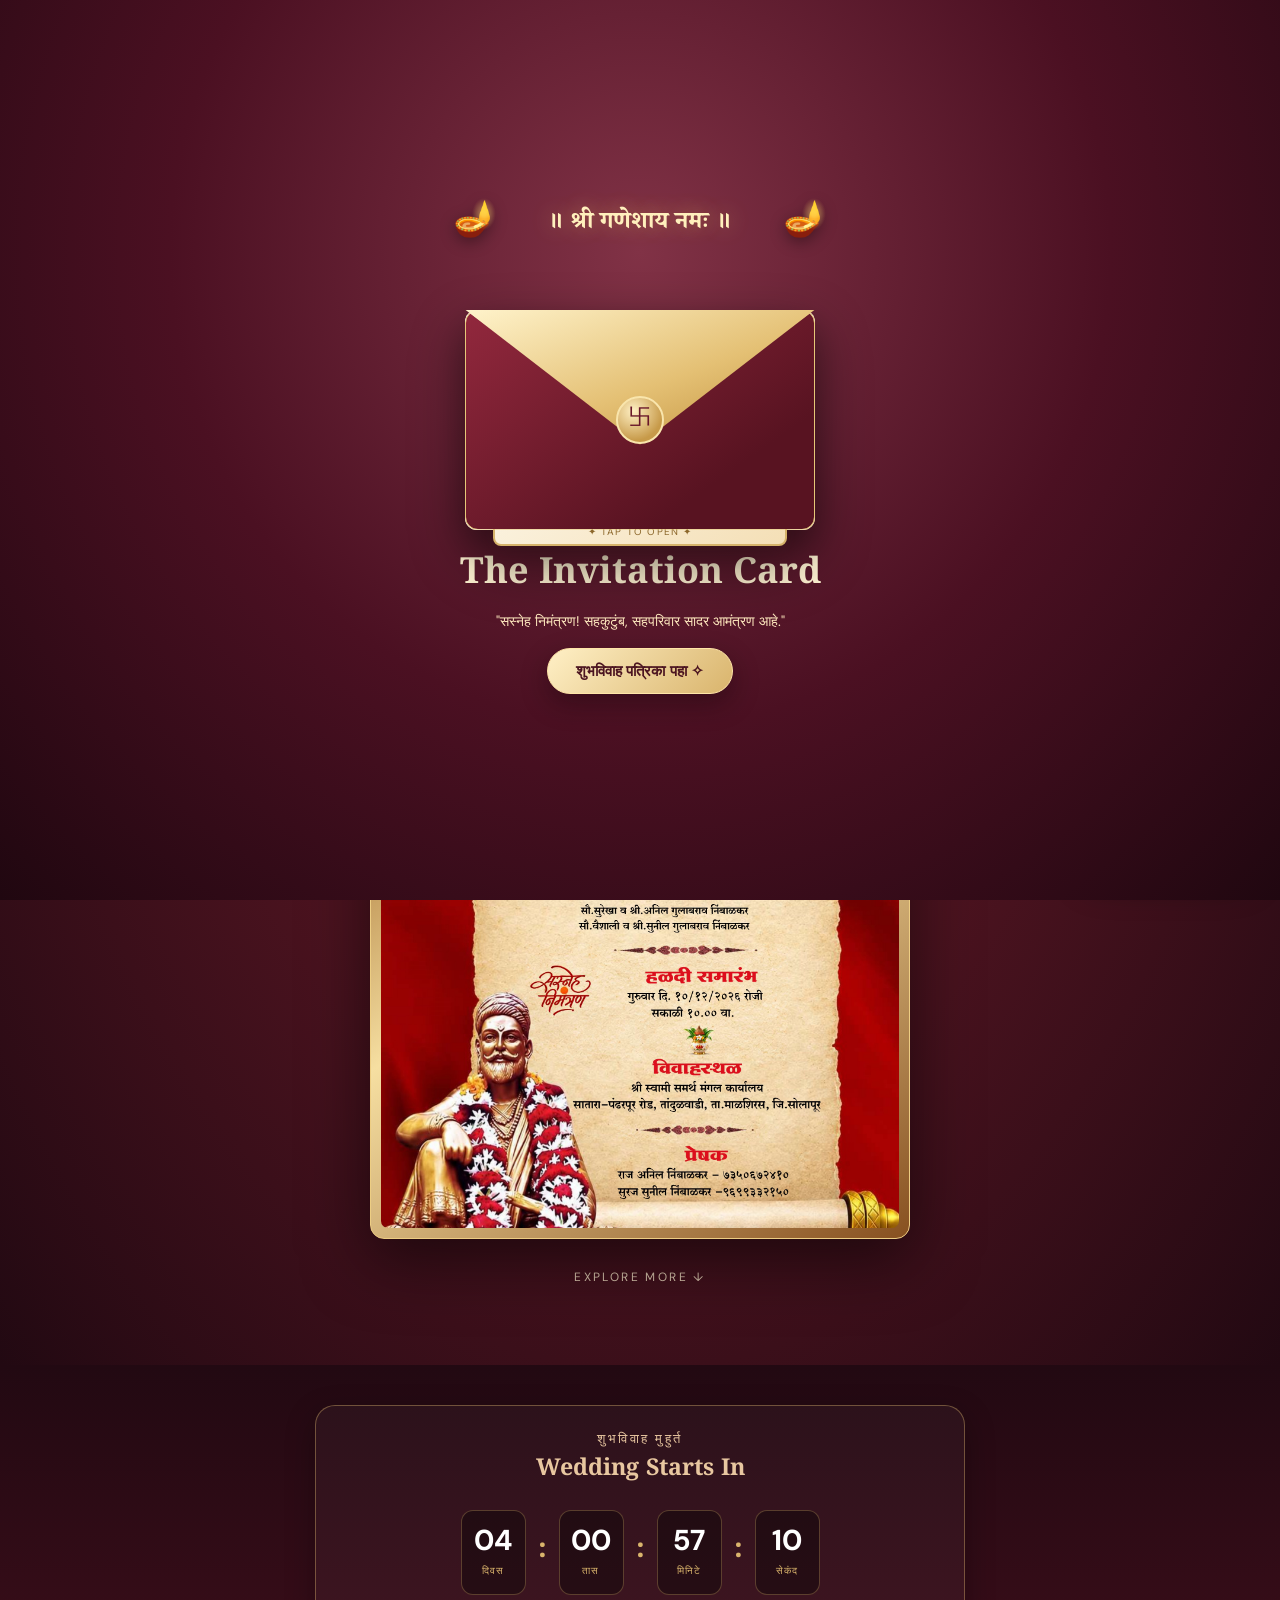
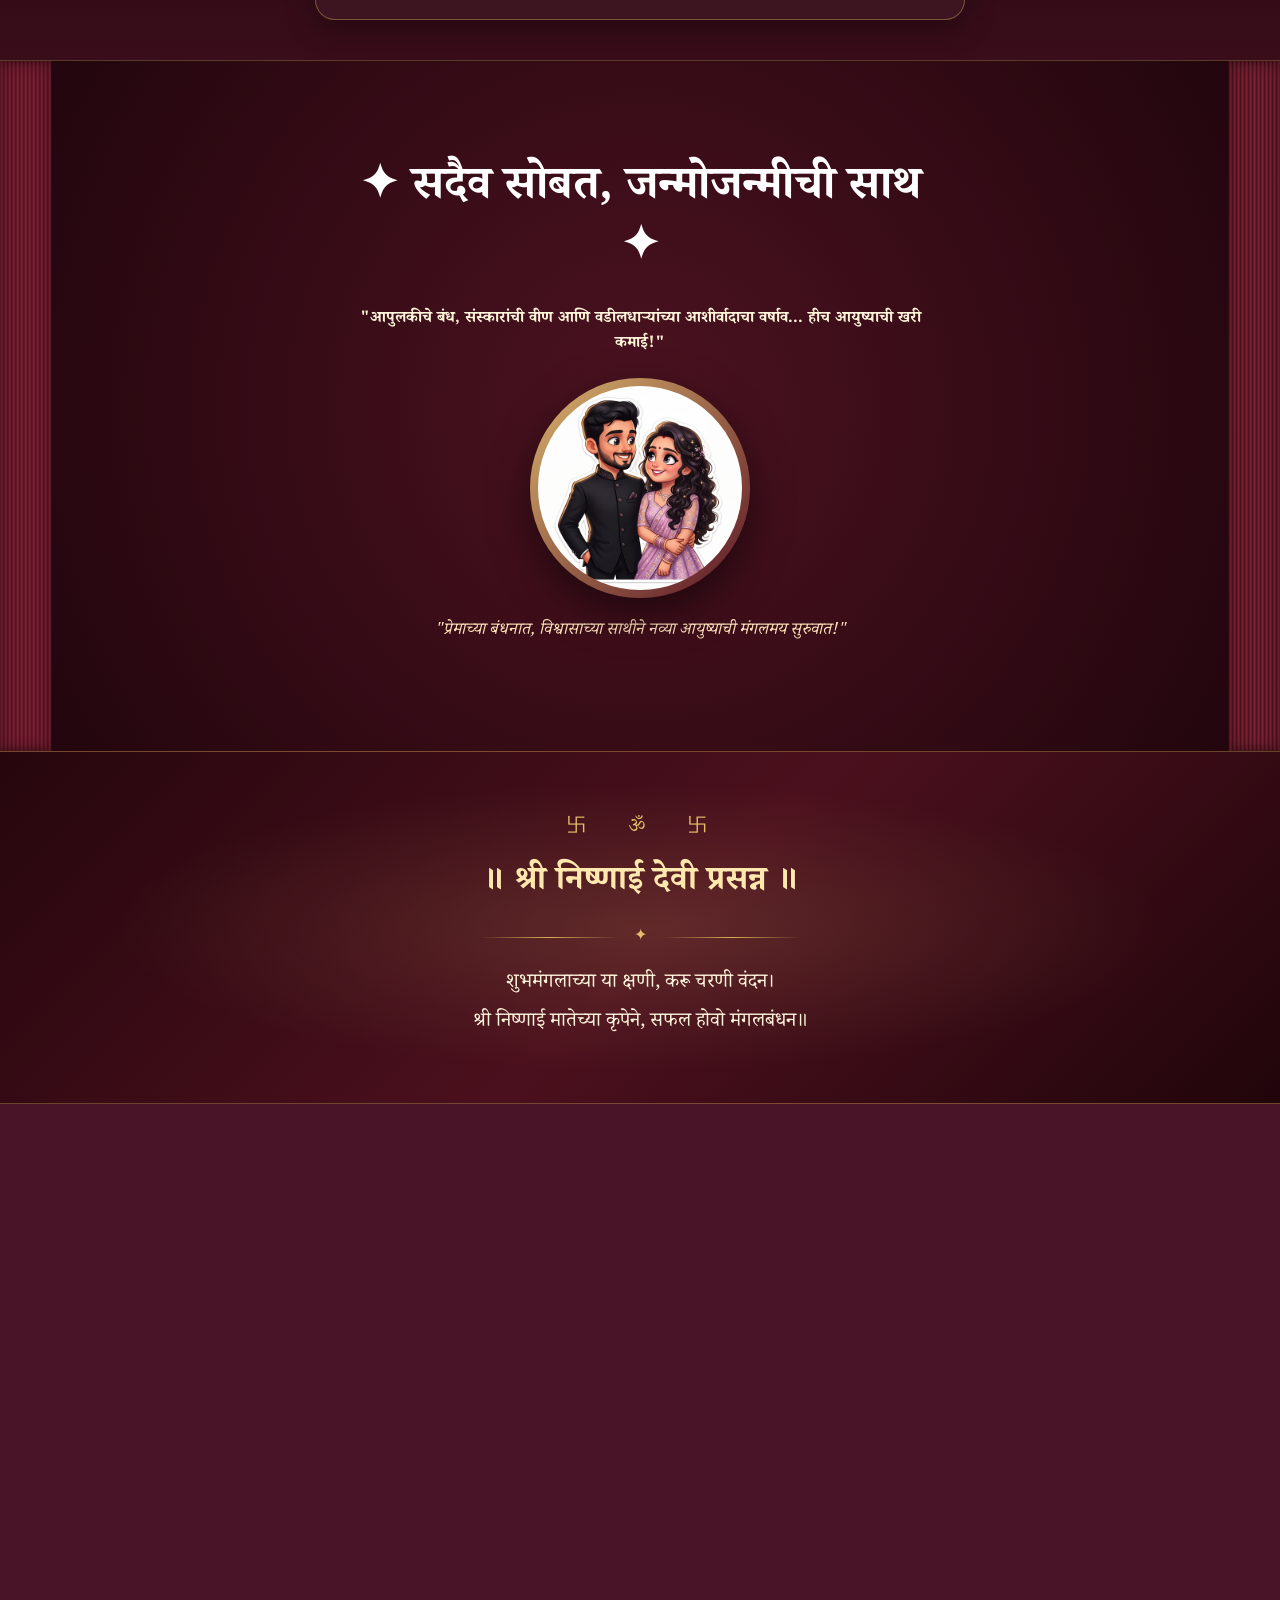
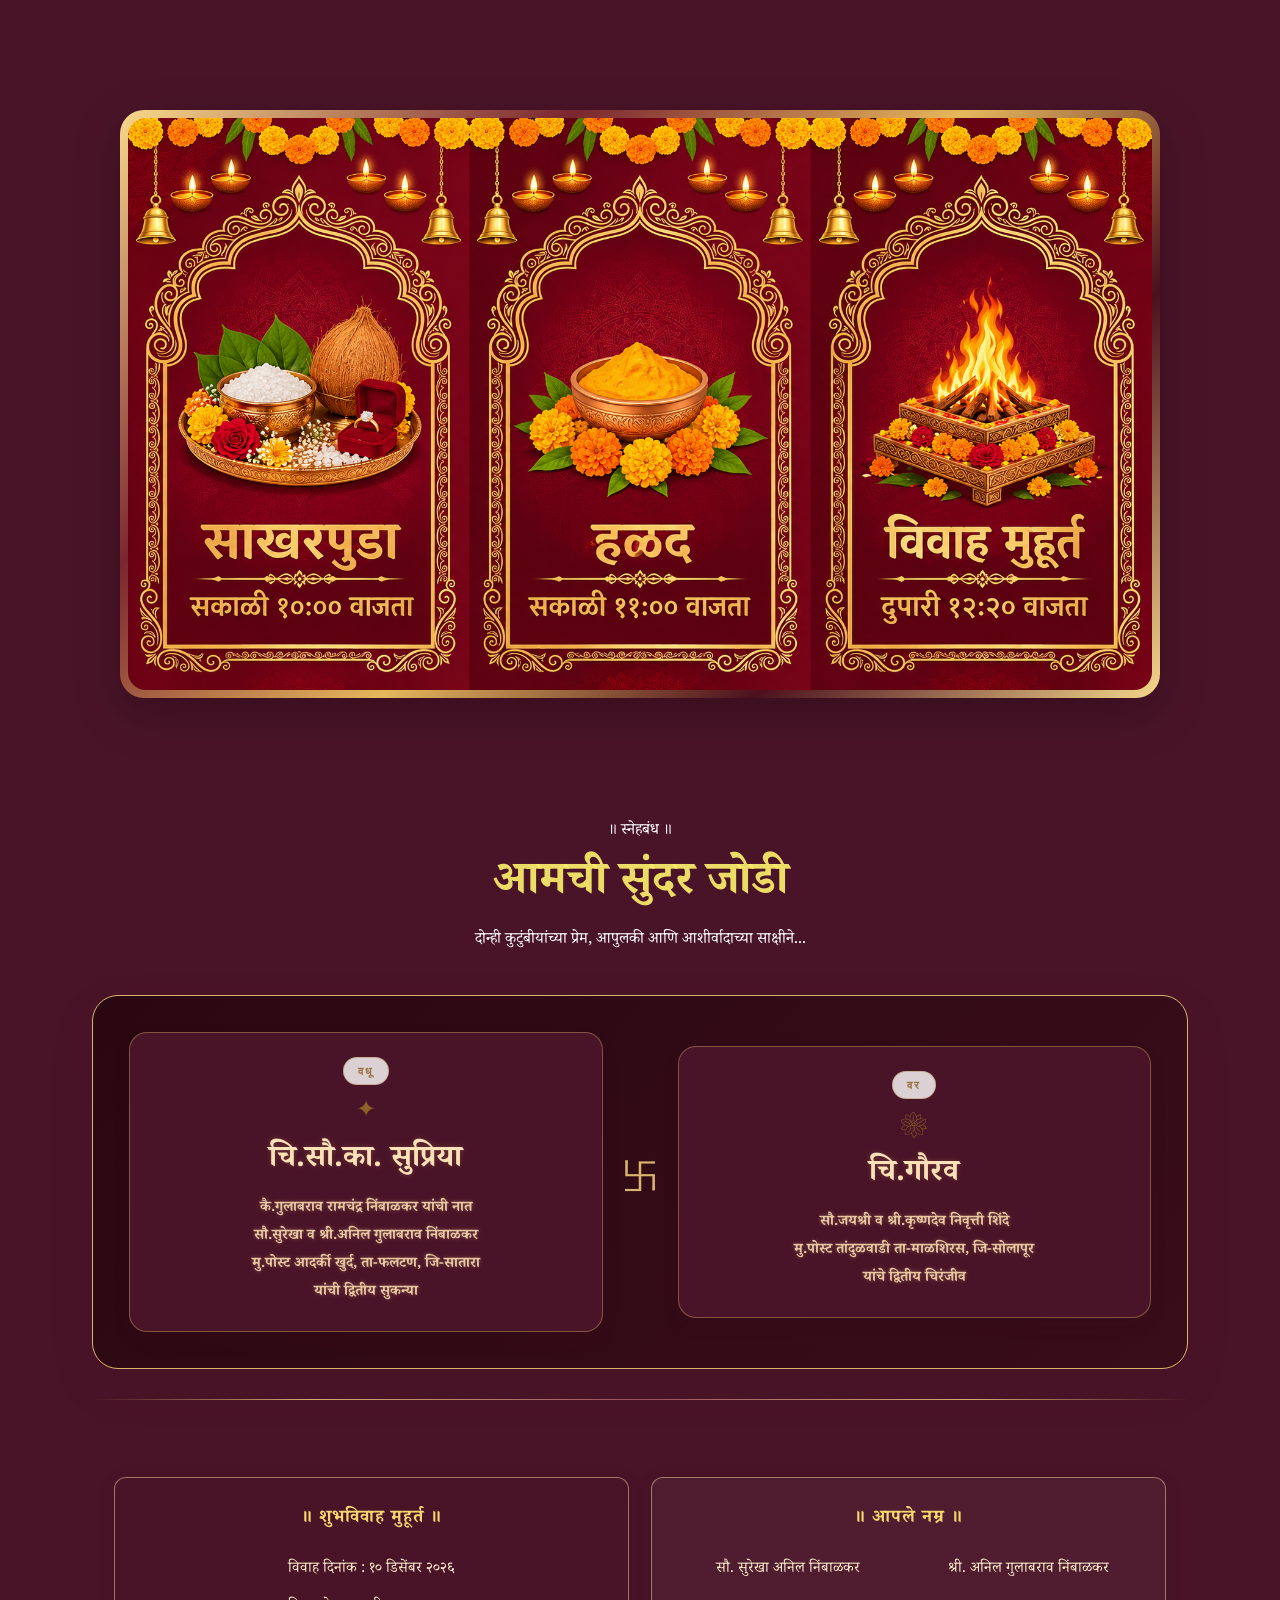
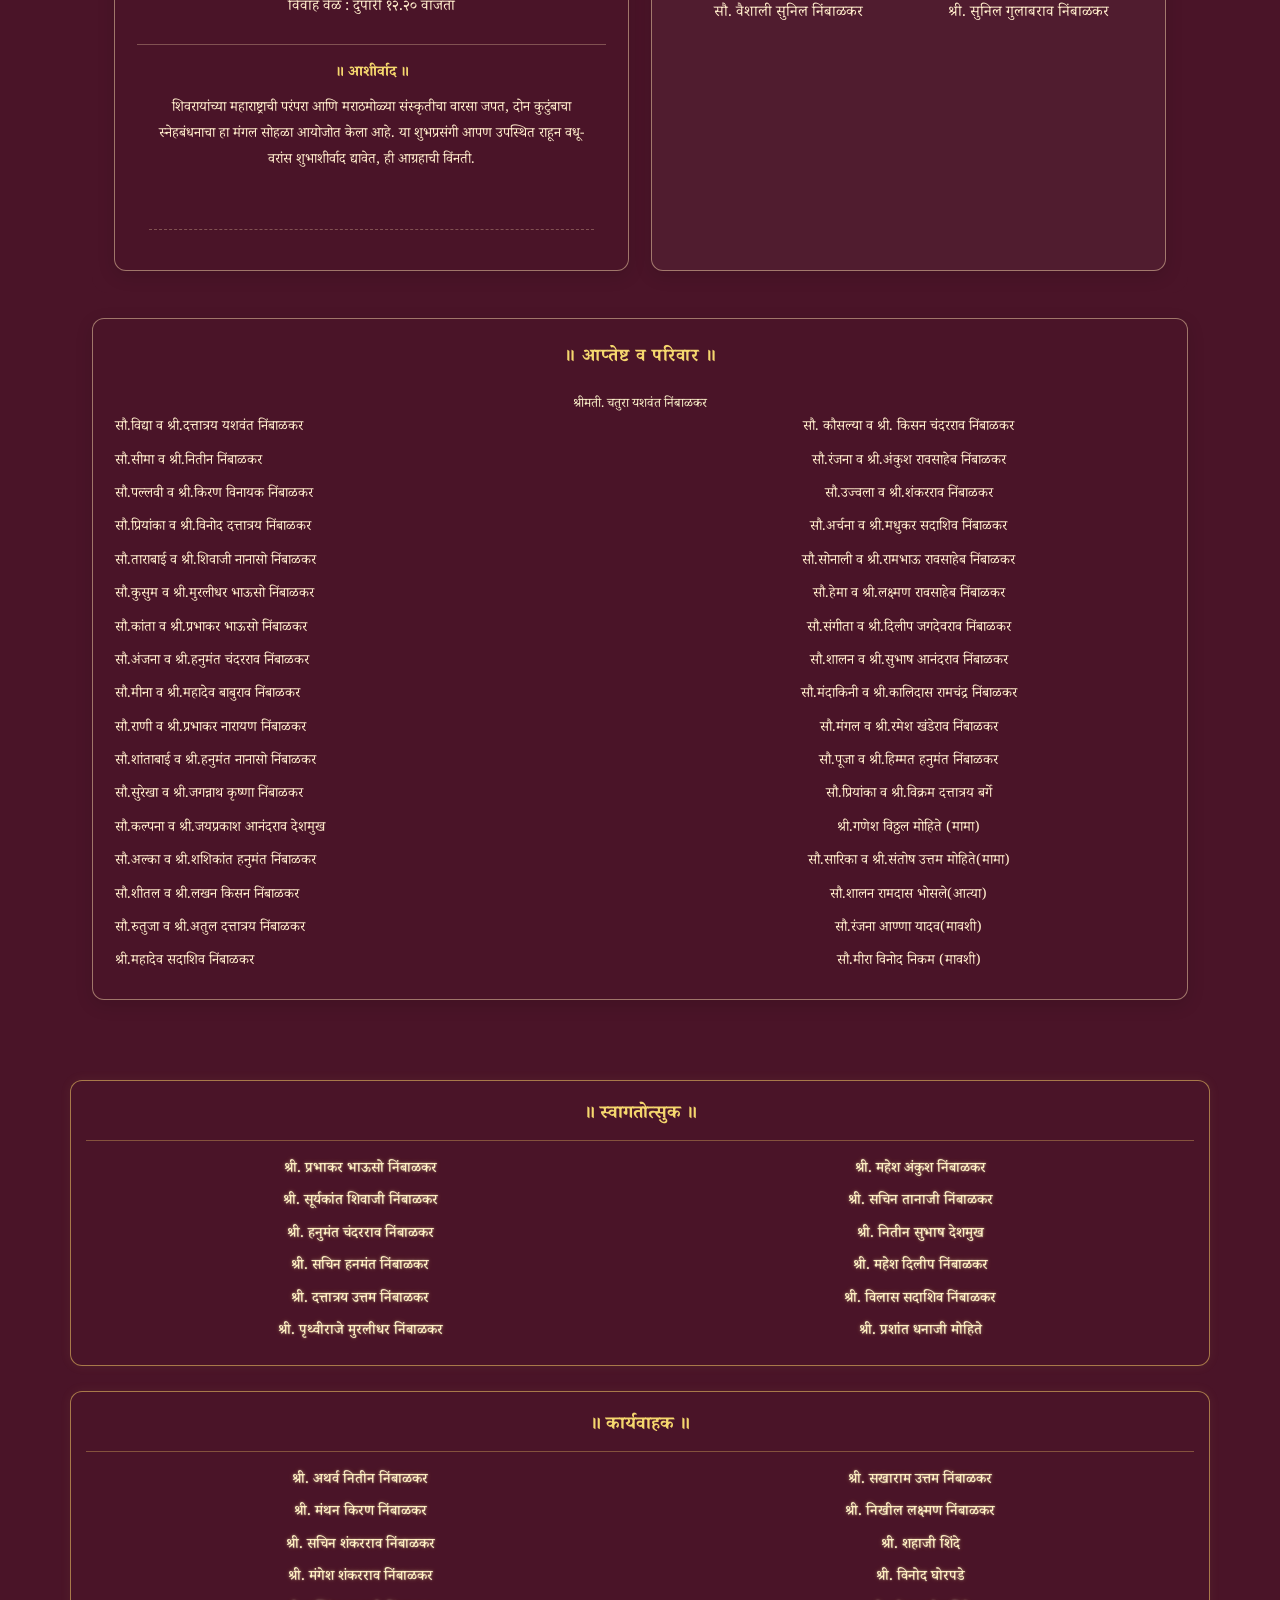
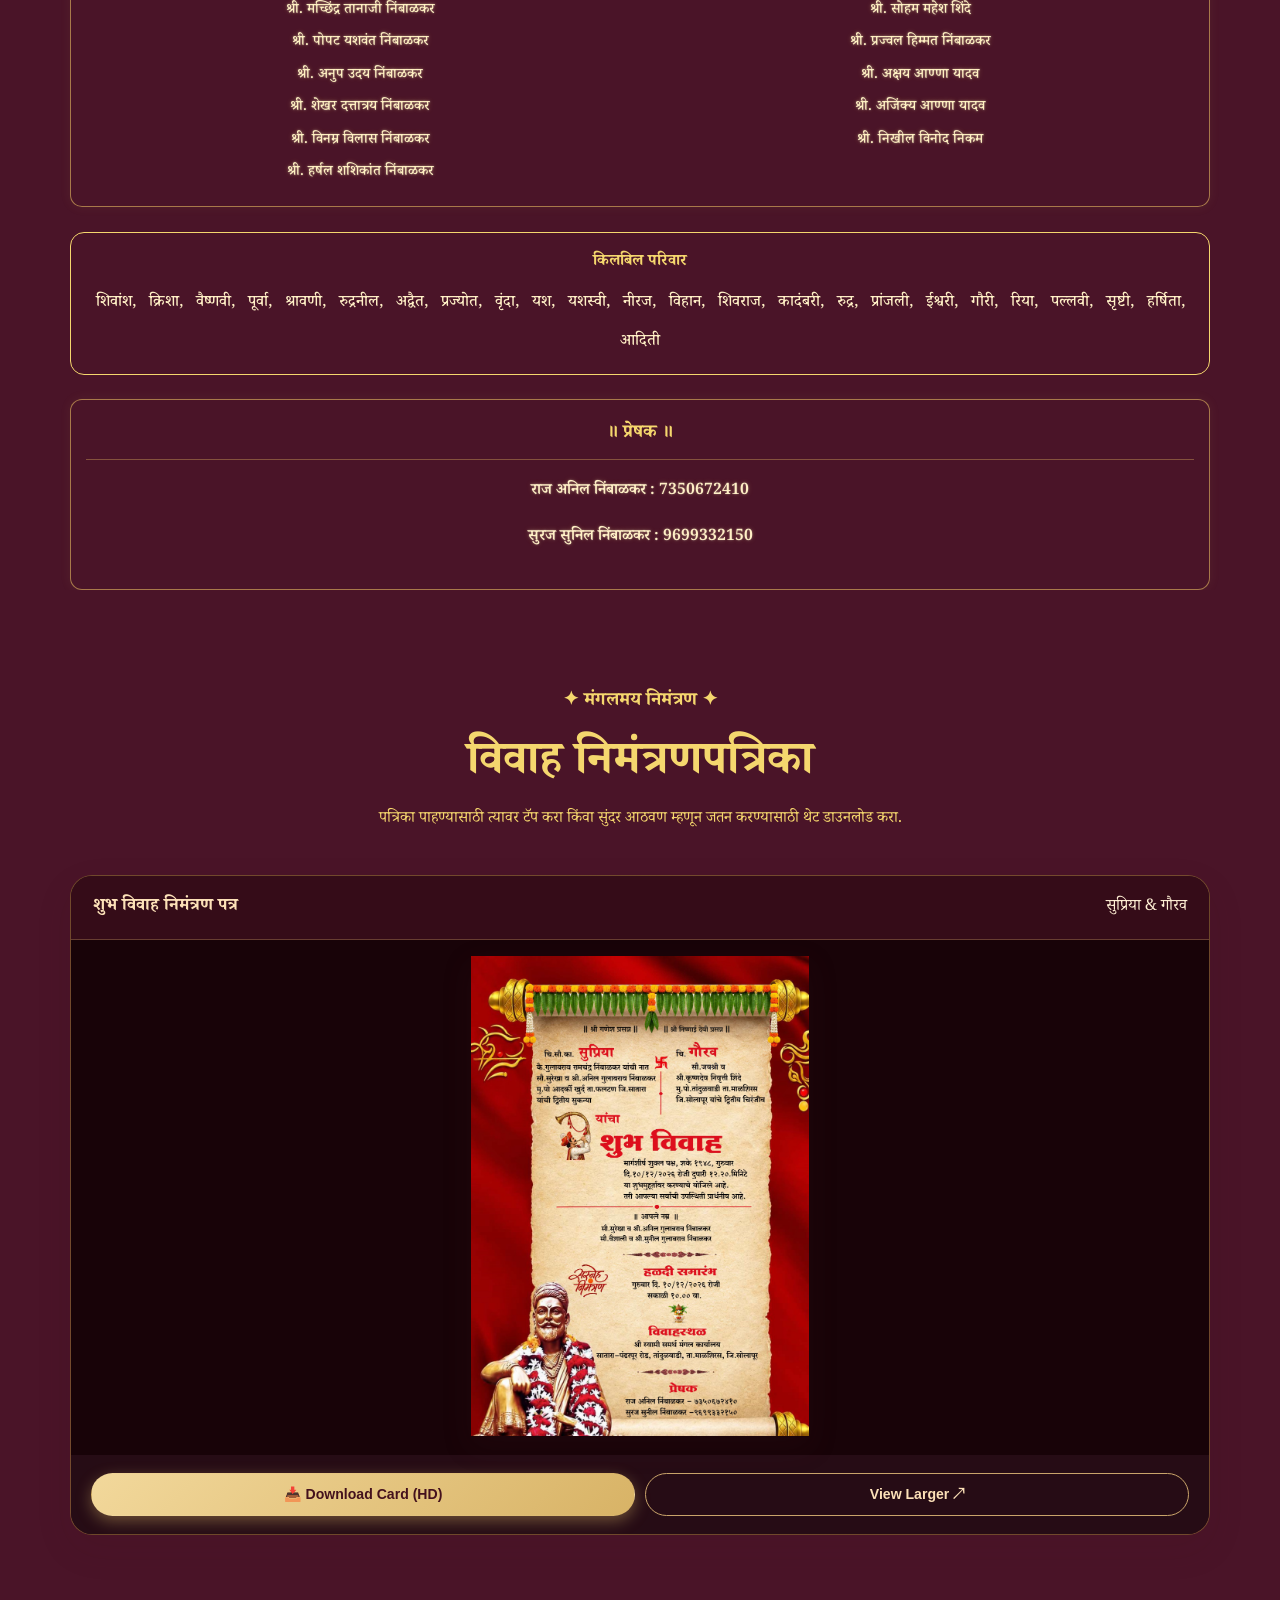
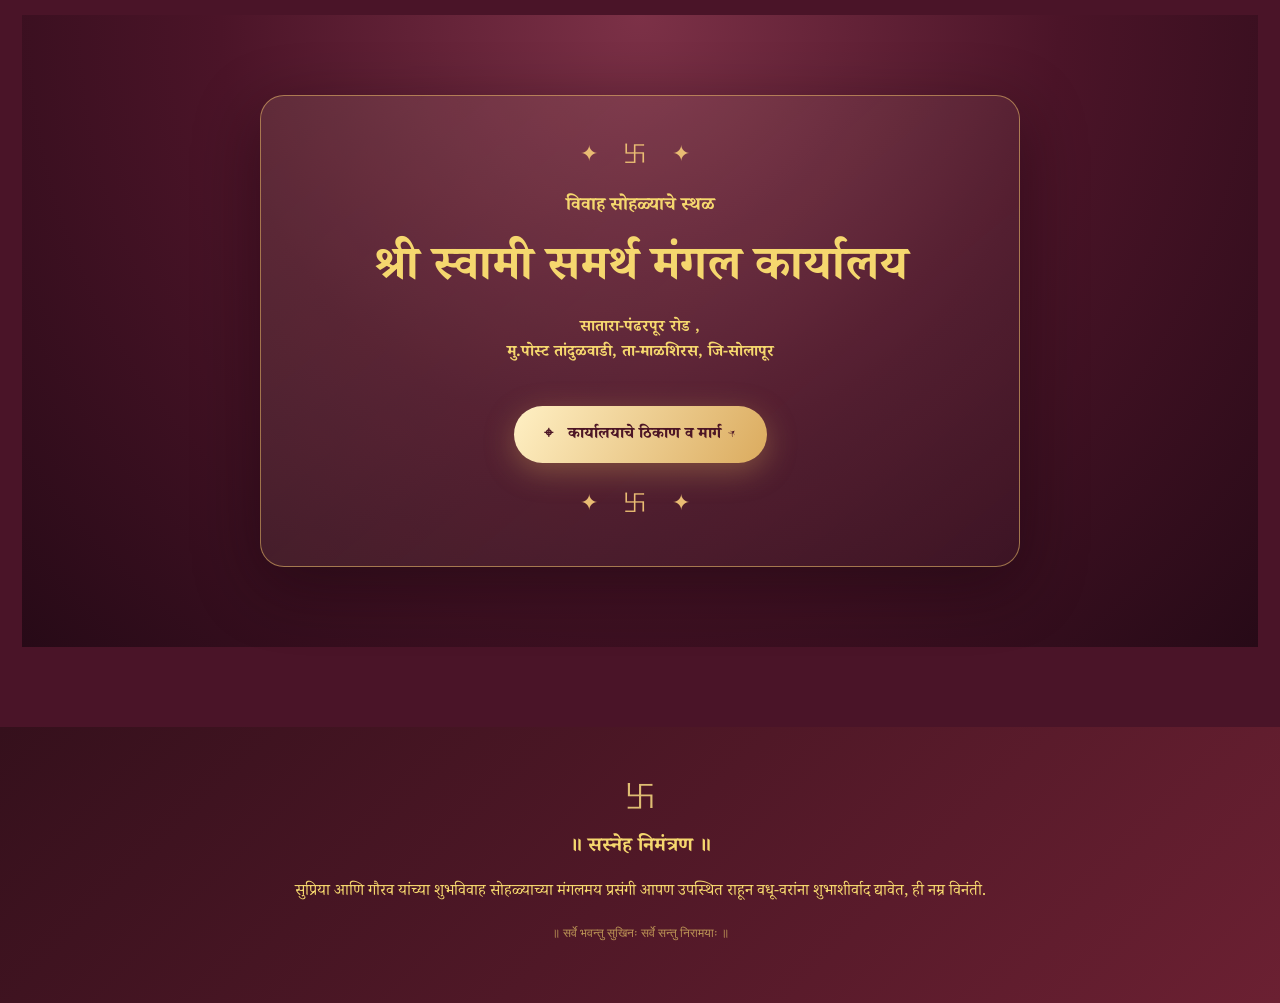
==== commit 805eff1d: "Add files via upload fin 1" ====
--- a/index.html
+++ b/index.html
@@ -155,7 +155,7 @@
 
             <figure class="poster-hero-frame tilt-card" id="heroTiltCard">
                 <div class="shine-fx"></div>
-                <img src="./assets/images/wd1.jpg" alt="Supriya Weds Gaurav Wedding Invitation" fetchpriority="high" />
+                <img src="./assets/images/wedding_card.jpg" alt="Supriya Weds Gaurav Wedding Invitation" fetchpriority="high" />
             </figure>
         </div>
         <div class="scrollhint">Explore More ↓</div>
@@ -268,7 +268,7 @@
                                     <h3>चि.सौ.का. सुप्रिया</h3>
                                     <p>
                                         <strong style="color: #E8C7A0;">कै.गुलाबराव रामचंद्र निंबाळकर यांची नात</strong> <br/>
-                                        <strong style="color: #E8C7A0;">सौ.सुरेखा व श्री.अनिल गुलाबराव निंबाळकर यांची द्वितीय सुकन्या <br/> आदर्की खुर्द, ता-फलटण, जि-सातारा </strong>
+                                        <strong style="color: #E8C7A0;">सौ.सुरेखा व श्री.अनिल गुलाबराव निंबाळकर <br/>मु.पोस्ट आदर्की खुर्द, ता-फलटण, जि-सातारा <br/>यांची द्वितीय सुकन्या </strong>
                                     </p>
                                 </div>
 
@@ -280,8 +280,8 @@
                                     <div class="person-emblem" aria-hidden="true">❀</div>
                                     <h3>चि.गौरव</h3>
                                     <p>
-                                        <strong style="color: #E8C7A0;">सौ.जयश्री व श्री.कृष्णदेव निवृत्ती शिंदे यांचे द्वितीय चिरंजीव<br/>
-                                        मु.पोस्ट तांदुळवाडी ता-माळशिरस, जि-सोलापूर </strong>
+                                        <strong style="color: #E8C7A0;">सौ.जयश्री व श्री.कृष्णदेव निवृत्ती शिंदे <br/>
+                                        मु.पोस्ट तांदुळवाडी ता-माळशिरस, जि-सोलापूर <br/>यांचे द्वितीय चिरंजीव </strong>
                                     </p>
                                 </div>
                             </div>
@@ -530,7 +530,7 @@
                             <button class="card-image-button" type="button" onclick="openCard('gold')" aria-label="संपूर्ण विवाह पत्रिका पहा.">
 
                     <img id="goldCard"
-                        src="./assets/images/wd1.jpg"
+                        src="./assets/images/wedding_card.jpg"
                         alt="Shubh Vivah HD Invitation Card"
                         loading="lazy"/>
                 </button>
@@ -560,11 +560,11 @@
                     <div class="venue-map-ornament">✦ 卐 ✦</div>
                     <p class="venue-map-kicker"></p>
                     <h3 style="color: #F5D76E;">विवाह सोहळ्याचे स्थळ</h3>
-                    <h2 id="venue-map-title" style="color: #F5D76E;">... मंगल कार्यालय</h2>
-
-                    <strong style="color: #F5D76E;">मु.पोस्ट तांदुळवाडी, ता-माळशिरस, जि-सोलापूर</strong>
+                    <h2 id="venue-map-title" style="color: #F5D76E;">श्री स्वामी समर्थ मंगल कार्यालय</h2>
+
+                    <strong style="color: #F5D76E;">सातारा-पंढरपूर रोड ,<br/> मु.पोस्ट तांदुळवाडी, ता-माळशिरस, जि-सोलापूर</strong>
                     </p>
-                    <a class="venue-map-button" href="https://maps.app.goo.gl/1CTVykhDaXcdv3KM7" target="_blank" rel="noopener noreferrer" aria-label="Find Village Tandulwadi on Google Maps" style="color: #F5D76E;">
+                    <a class="venue-map-button" href="https://maps.app.goo.gl/7JdVsmZbqRgDXfRr5" target="_blank" rel="noopener noreferrer" aria-label="श्री स्वामी समर्थ मंगल कार्यालय , सातारा-पंढरपूर रोड , मु.पोस्ट.तांदुळवाडी ,ता.माळशिरस ,जि.सोलापूर" style="color: #F5D76E;">
           ⌖ &nbsp;  कार्यालयाचे ठिकाण व मार्ग  ↗
         </a>
                     <div class="venue-map-ornament">✦ 卐 ✦</div>
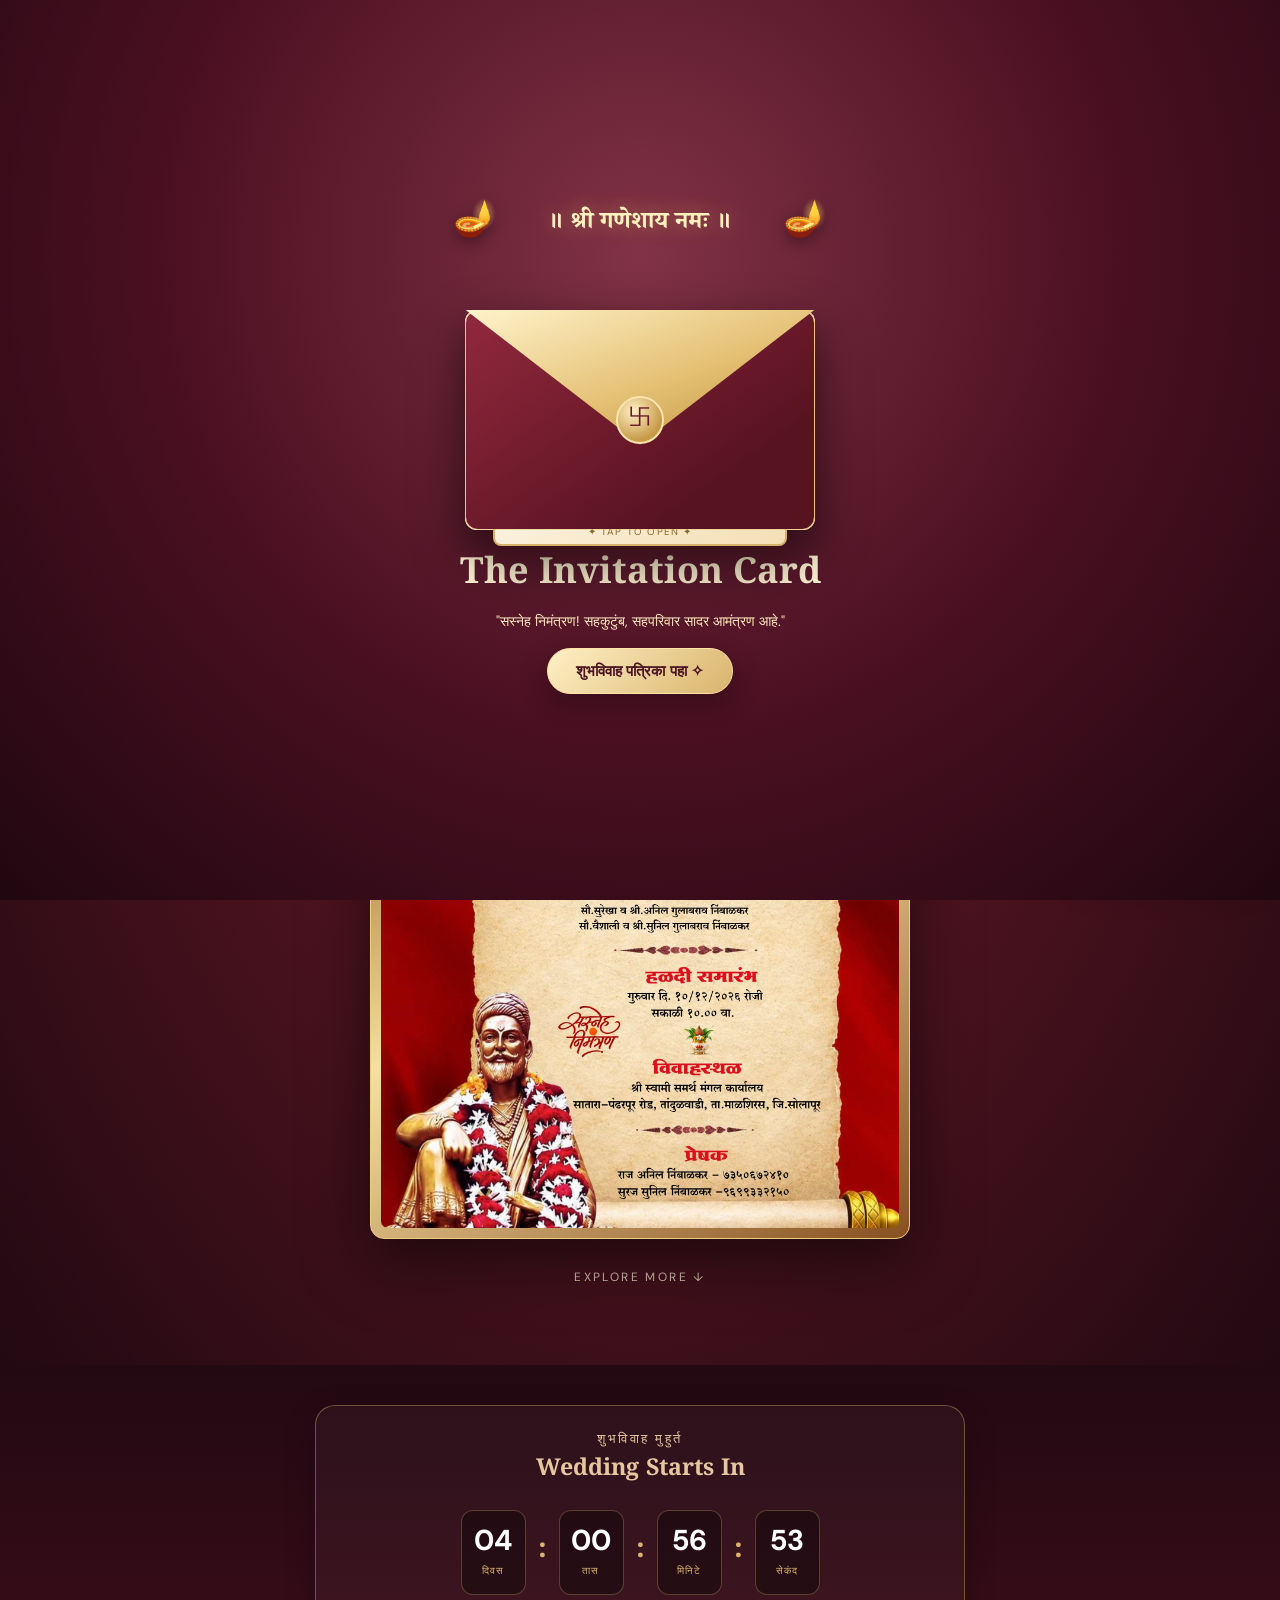
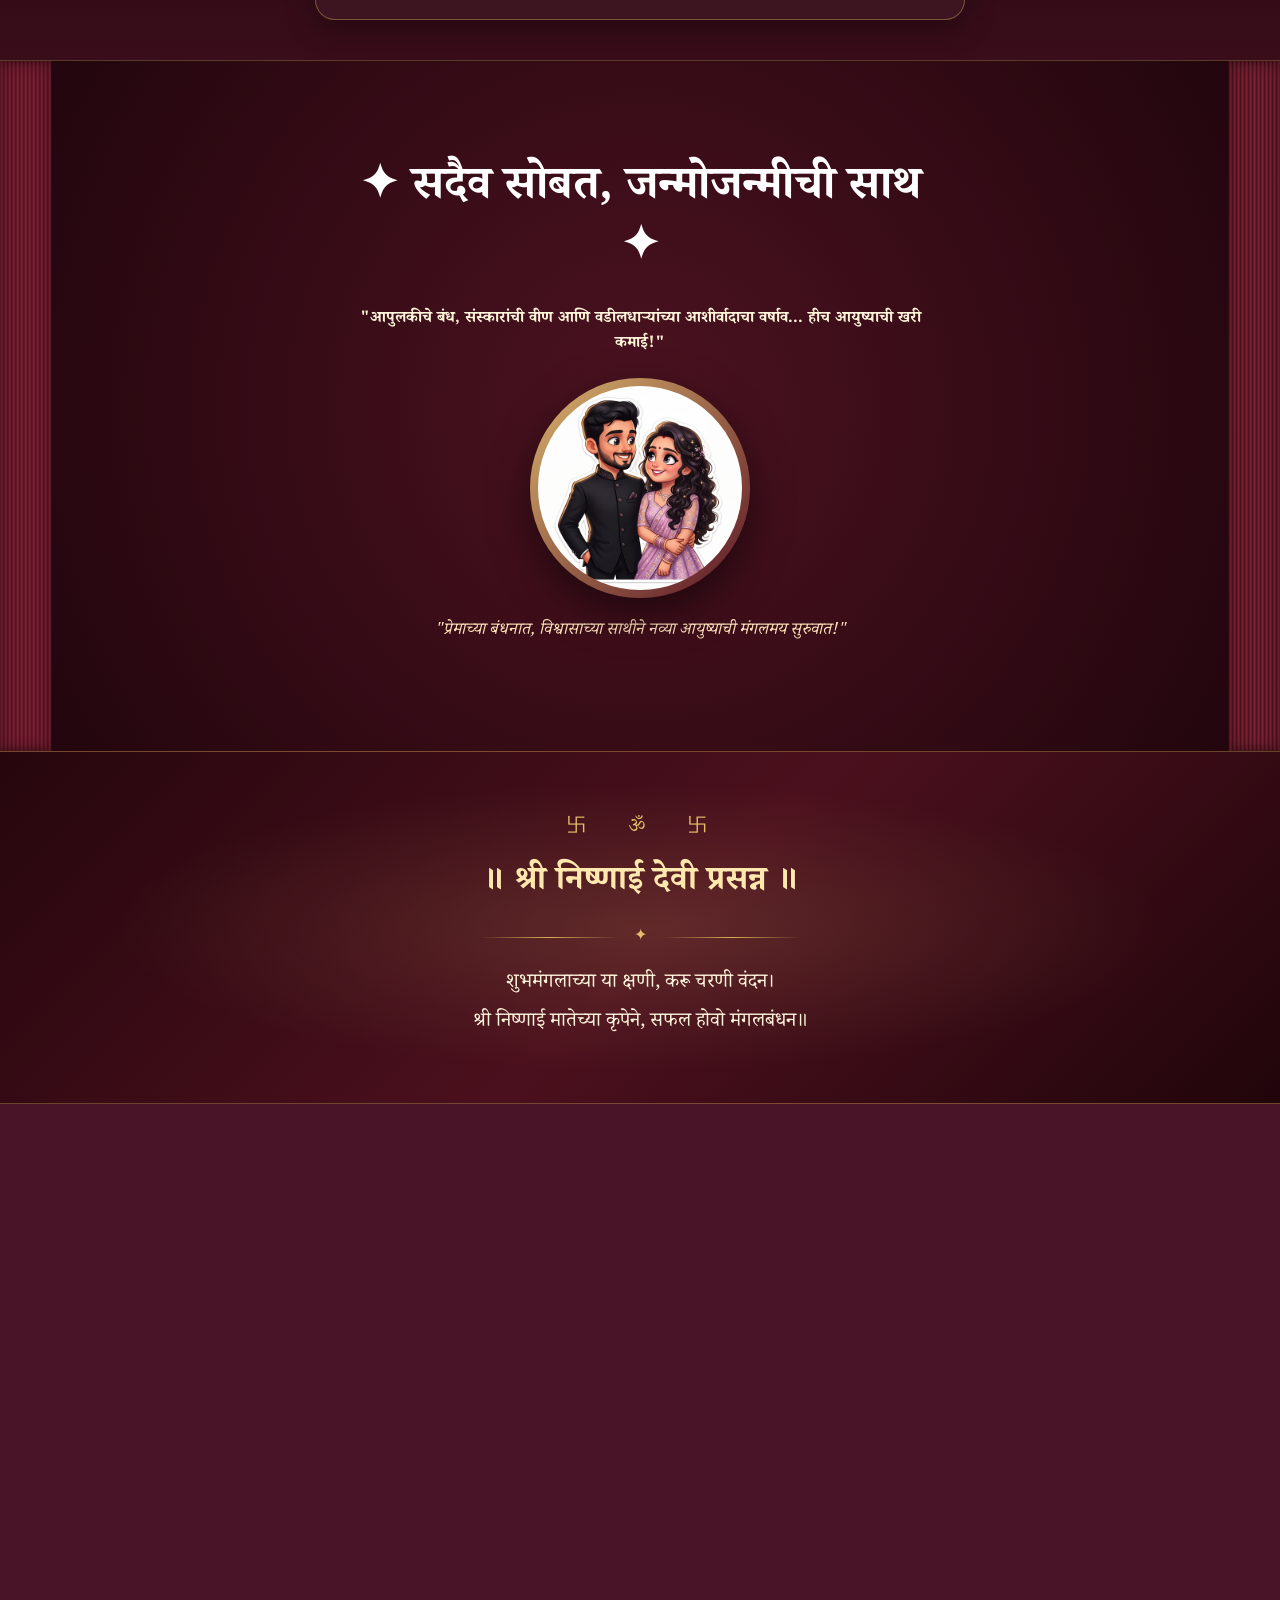
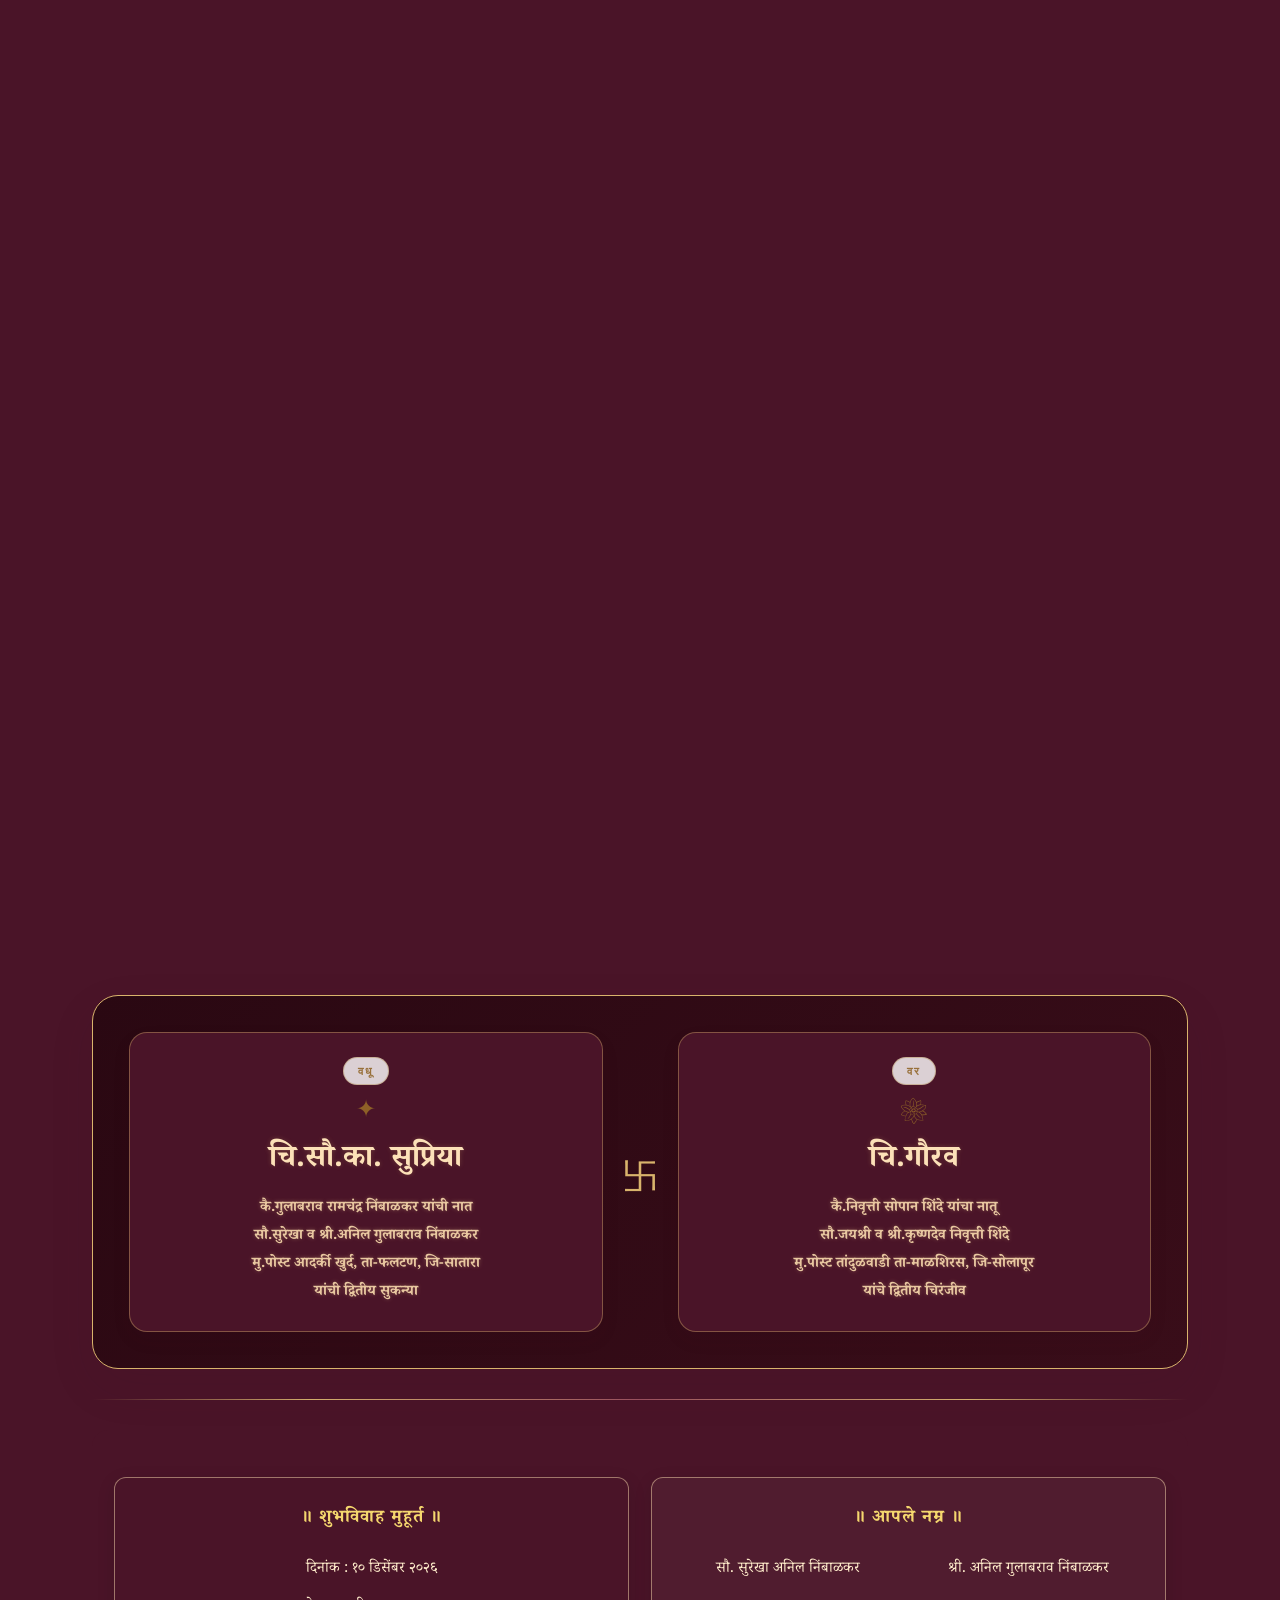
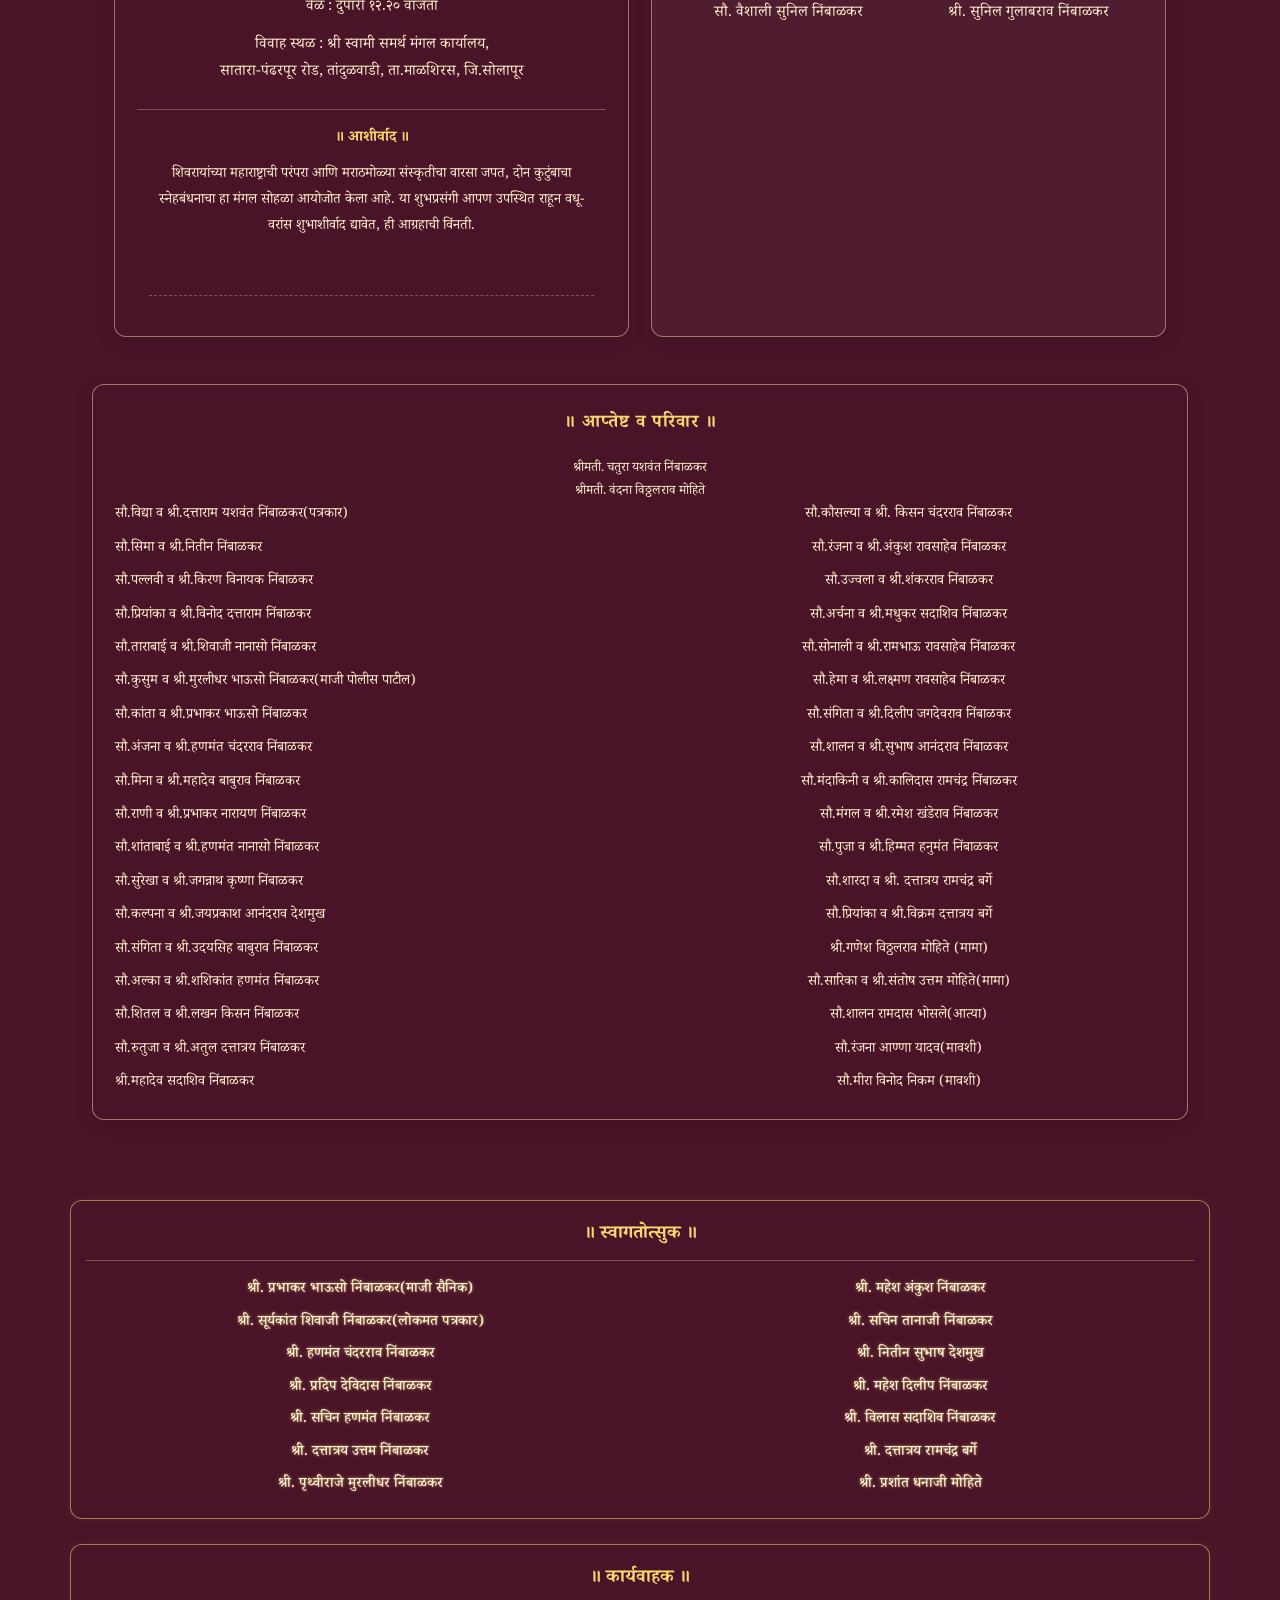
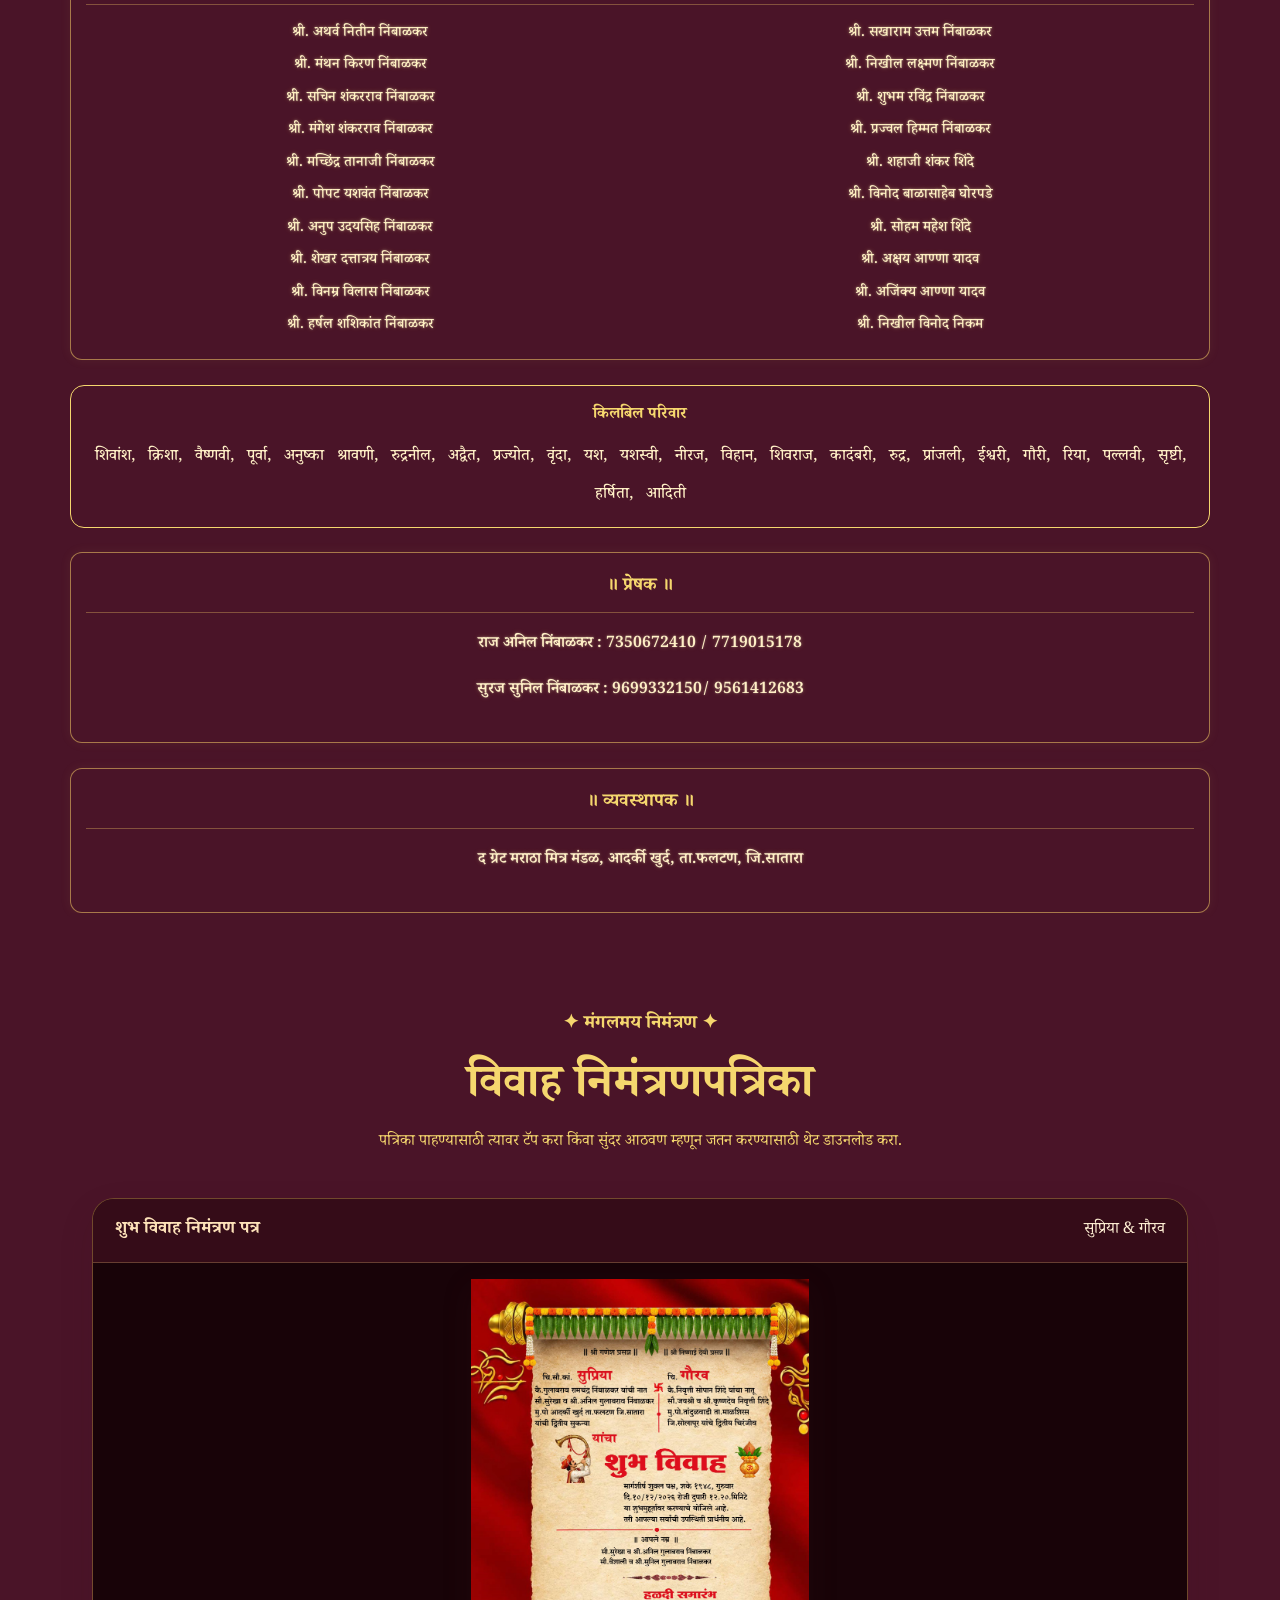
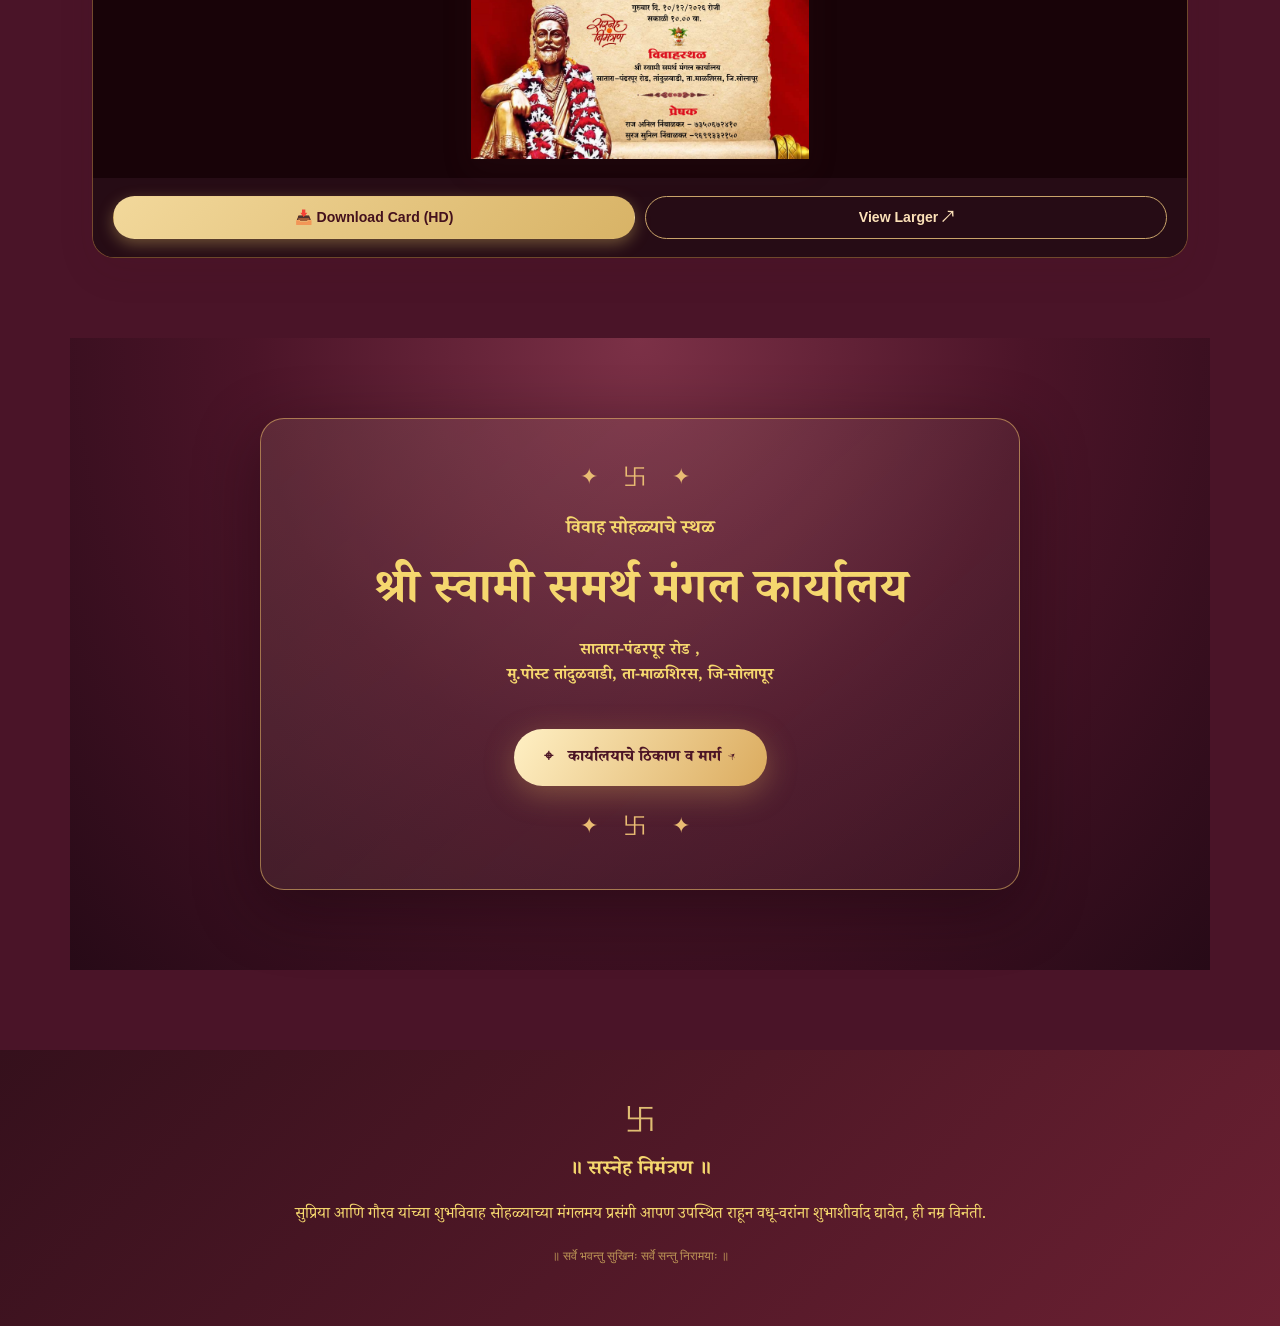
==== commit b6165fa8: "Add files via upload" ====
--- a/index.html
+++ b/index.html
@@ -155,7 +155,7 @@
 
             <figure class="poster-hero-frame tilt-card" id="heroTiltCard">
                 <div class="shine-fx"></div>
-                <img src="./assets/images/wedding_card.jpg" alt="Supriya Weds Gaurav Wedding Invitation" fetchpriority="high" />
+                <img src="./assets/images/wd1.jpg" alt="Supriya Weds Gaurav Wedding Invitation" fetchpriority="high" />
             </figure>
         </div>
         <div class="scrollhint">Explore More ↓</div>
@@ -280,7 +280,7 @@
                                     <div class="person-emblem" aria-hidden="true">❀</div>
                                     <h3>चि.गौरव</h3>
                                     <p>
-                                        <strong style="color: #E8C7A0;">सौ.जयश्री व श्री.कृष्णदेव निवृत्ती शिंदे <br/>
+                                        <strong style="color: #E8C7A0;">कै.निवृत्ती सोपान शिंदे यांचा नातू <br/>सौ.जयश्री व श्री.कृष्णदेव निवृत्ती शिंदे <br/>
                                         मु.पोस्ट तांदुळवाडी ता-माळशिरस, जि-सोलापूर <br/>यांचे द्वितीय चिरंजीव </strong>
                                     </p>
                                 </div>
@@ -295,8 +295,9 @@
                                     <strong class="wedding-card-title" style="color: #F5D76E;">॥ शुभविवाह मुहूर्त ॥</strong>
 
                                     <div class="muhurt-details">
-                                        <p><span></span>विवाह दिनांक : १० डिसेंबर २०२६</p>
-                                        <p><span></span> विवाह वेळ : दुपारी १२.२० वाजता</p>
+                                        <p><span></span>दिनांक : १० डिसेंबर २०२६</p>
+                                        <p><span></span> वेळ : दुपारी १२.२० वाजता</p>
+                                        <p><span></span> विवाह स्थळ : श्री स्वामी समर्थ मंगल कार्यालय,<br/> सातारा-पंढरपूर रोड, तांदुळवाडी, ता.माळशिरस, जि.सोलापूर </p>
                                     </div>
 
                                     <div class="blessing-space">
@@ -323,44 +324,50 @@
                         <!-- BOX 3 : FAMILY & RELATIVES -->
                         <div class="wedding-info-card relatives-card" style="background-color: #4A1428;">
                             <strong class="wedding-card-title" style="color: #F5D76E;">॥ आप्तेष्ट व परिवार ॥</strong>
-                            <span style="color: #faf0c9;font-size: small;">श्रीमती. चतुरा यशवंत निंबाळकर</span>
+                            <span style="color: #faf0c9; font-size: small; text-align: center; display: block; line-height: 1.8;">
+                            <span style="display: block;">श्रीमती. चतुरा यशवंत निंबाळकर</span>
+                            <span style="display: block;">श्रीमती. वंदना विठ्ठलराव मोहिते</span>
+                            </span>
+
+
                             <div class="relatives-names">
-
                                 <div class="relatives-column">
-                                    <span>सौ.विद्या व श्री.दत्तात्रय यशवंत निंबाळकर</span>
-                                    <span>सौ.सीमा व श्री.नितीन निंबाळकर</span>
+                                    <span>सौ.विद्या व श्री.दत्ताराम यशवंत निंबाळकर(पत्रकार)</span>
+                                    <span>सौ.सिमा व श्री.नितीन निंबाळकर</span>
                                     <span>सौ.पल्लवी व श्री.किरण विनायक निंबाळकर</span>
-                                    <span>सौ.प्रियांका व श्री.विनोद दत्तात्रय निंबाळकर</span>
+                                    <span>सौ.प्रियांका व श्री.विनोद दत्ताराम निंबाळकर</span>
                                     <span>सौ.ताराबाई व श्री.शिवाजी नानासो निंबाळकर </span>
-                                    <span>सौ.कुसुम व  श्री.मुरलीधर भाऊसो निंबाळकर </span>
+                                    <span>सौ.कुसुम व  श्री.मुरलीधर भाऊसो निंबाळकर(माजी पोलीस पाटील) </span>
                                     <span>सौ.कांता व  श्री.प्रभाकर भाऊसो निंबाळकर </span>
-                                    <span>सौ.अंजना व  श्री.हनुमंत चंदरराव निंबाळकर </span>
-                                    <span>सौ.मीना व  श्री.महादेव बाबुराव निंबाळकर </span>
+                                    <span>सौ.अंजना व  श्री.हणमंत चंदरराव निंबाळकर </span>
+                                    <span>सौ.मिना व  श्री.महादेव बाबुराव निंबाळकर </span>
                                     <span>सौ.राणी  व  श्री.प्रभाकर नारायण निंबाळकर </span>
-                                    <span>सौ.शांताबाई  व  श्री.हनुमंत नानासो निंबाळकर </span>
+                                    <span>सौ.शांताबाई  व  श्री.हणमंत नानासो निंबाळकर </span>
                                     <span>सौ.सुरेखा व  श्री.जगन्नाथ कृष्णा निंबाळकर </span>
                                     <span>सौ.कल्पना  व  श्री.जयप्रकाश आनंदराव देशमुख </span>
-                                    <span>सौ.अल्का व  श्री.शशिकांत हनुमंत निंबाळकर </span>
-                                    <span>सौ.शीतल  व  श्री.लखन किसन निंबाळकर </span>
+                                    <span>सौ.संगिता व श्री.उदयसिह बाबुराव निंबाळकर</span>
+                                    <span>सौ.अल्का व  श्री.शशिकांत हणमंत निंबाळकर </span>
+                                    <span>सौ.शितल  व  श्री.लखन किसन निंबाळकर </span>
                                     <span>सौ.रुतुजा व  श्री.अतुल दत्तात्रय निंबाळकर </span>
                                     <span>श्री.महादेव सदाशिव निंबाळकर </span>
 
                                 </div>
 
                                 <div class="relatives-column">
-                                    <span>सौ. कौसल्या व श्री. किसन चंदरराव निंबाळकर</span>
+                                    <span>सौ.कौसल्या व श्री. किसन चंदरराव निंबाळकर</span>
                                     <span>सौ.रंजना  व  श्री.अंकुश रावसाहेब निंबाळकर </span>
                                     <span>सौ.उज्वला  व  श्री.शंकरराव निंबाळकर </span>
                                     <span>सौ.अर्चना  व  श्री.मधुकर सदाशिव निंबाळकर </span>
                                     <span>सौ.सोनाली  व  श्री.रामभाऊ रावसाहेब निंबाळकर </span>
                                     <span>सौ.हेमा व  श्री.लक्ष्मण रावसाहेब निंबाळकर </span>
-                                    <span>सौ.संगीता  व  श्री.दिलीप जगदेवराव निंबाळकर </span>
+                                    <span>सौ.संगिता  व  श्री.दिलीप जगदेवराव निंबाळकर </span>
                                     <span>सौ.शालन  व  श्री.सुभाष आनंदराव निंबाळकर </span>
                                     <span>सौ.मंदाकिनी  व  श्री.कालिदास रामचंद्र निंबाळकर  </span>
                                     <span>सौ.मंगल  व  श्री.रमेश खंडेराव निंबाळकर </span>
-                                    <span>सौ.पूजा व  श्री.हिम्मत हनुमंत निंबाळकर </span>
+                                    <span>सौ.पुजा व  श्री.हिम्मत हनुमंत निंबाळकर </span>
+                                    <span>सौ.शारदा व श्री. दत्तात्रय रामचंद्र बर्गे</span>
                                     <span>सौ.प्रियांका व  श्री.विक्रम दत्तात्रय बर्गे  </span>
-                                    <span>श्री.गणेश विठ्ठल मोहिते (मामा) </span>
+                                    <span>श्री.गणेश विठ्ठलराव मोहिते (मामा) </span>
                                     <span>सौ.सारिका व  श्री.संतोष उत्तम मोहिते(मामा) </span>
                                     <span>सौ.शालन रामदास भोसले(आत्या)</span>
                                     <span>सौ.रंजना आण्णा यादव(मावशी)</span>
@@ -381,10 +388,11 @@
                         <div class="welcome-names">
 
                             <div class="name-column">
-                                <span>श्री. प्रभाकर भाऊसो निंबाळकर</span>
-                                <span>श्री. सूर्यकांत शिवाजी निंबाळकर</span>
-                                <span>श्री. हनुमंत चंदरराव निंबाळकर</span>
-                                <span>श्री. सचिन हनमंत निंबाळकर </span>
+                                <span>श्री. प्रभाकर भाऊसो निंबाळकर(माजी सैनिक)</span>
+                                <span>श्री. सूर्यकांत शिवाजी निंबाळकर(लोकमत पत्रकार)</span>
+                                <span>श्री. हणमंत चंदरराव निंबाळकर</span>
+                                <span>श्री. प्रदिप देविदास निंबाळकर</span>
+                                <span>श्री. सचिन हणमंत निंबाळकर </span>
                                 <span>श्री. दत्तात्रय उत्तम निंबाळकर</span>
                                 <span>श्री. पृथ्वीराजे मुरलीधर निंबाळकर </span>
                             </div>
@@ -395,6 +403,7 @@
                                 <span>श्री. नितीन सुभाष देशमुख </span>
                                 <span>श्री. महेश दिलीप निंबाळकर </span>
                                 <span>श्री. विलास सदाशिव निंबाळकर </span>
+                                <span>श्री. दत्तात्रय रामचंद्र बर्गे</span>
                                 <span>श्री. प्रशांत धनाजी मोहिते</span>
                             </div>
 
@@ -419,7 +428,7 @@
                                 <span>श्री. मंगेश शंकरराव निंबाळकर</span>
                                 <span>श्री. मच्छिंद्र तानाजी निंबाळकर</span>
                                 <span>श्री. पोपट यशवंत निंबाळकर</span>
-                                <span>श्री. अनुप उदय निंबाळकर </span>
+                                <span>श्री. अनुप उदयसिह निंबाळकर </span>
                                 <span>श्री. शेखर दत्तात्रय निंबाळकर </span>
                                 <span>श्री. विनम्र विलास निंबाळकर</span>
                                 <span>श्री. हर्षल शशिकांत निंबाळकर</span>
@@ -428,10 +437,11 @@
                             <div class="name-column">
                                 <span>श्री. सखाराम उत्तम निंबाळकर </span>
                                 <span>श्री. निखील लक्ष्मण निंबाळकर</span>
-                                <span>श्री. शहाजी शिंदे </span>
-                                <span>श्री. विनोद घोरपडे</span>
+                                <span>श्री. शुभम रविंद्र निंबाळकर </span>
+                                <span>श्री. प्रज्वल हिम्मत निंबाळकर </span>
+                                <span>श्री. शहाजी शंकर शिंदे </span>
+                                <span>श्री. विनोद बाळासाहेब घोरपडे</span>
                                 <span>श्री. सोहम महेश शिंदे </span>
-                                <span>श्री. प्रज्वल हिम्मत निंबाळकर </span>
                                 <span>श्री. अक्षय आण्णा यादव </span>
                                 <span>श्री. अजिंक्य आण्णा यादव</span>
                                 <span>श्री. निखील विनोद निकम</span>
@@ -452,6 +462,7 @@
                             <span>क्रिशा,</span>
                             <span>वैष्णवी,</span>
                             <span>पूर्वा,</span>
+                            <span>अनुष्का</span>
                             <span>श्रावणी,</span>
                             <span>रुद्रनील,</span>
                             <span>अद्वैत,</span>
@@ -476,100 +487,113 @@
                         </div>
                     </div>
                 </section>
+
+
+
+
                 <!-- BOX 3 : PRERAK -->
-                <div class="family-member-card" style="background-color: #4A1428;">
-                    <strong class="family-card-title" style="color: #F5D76E;">॥ प्रेषक ॥</strong>
-
-                    <div class="family-card-content sender-details">
-
-                        <p>
-                            <strong>राज अनिल निंबाळकर : 7350672410  </strong>
-
-                        </p>
-
-                        <p>
-                            <strong>सुरज सुनिल निंबाळकर : 9699332150</strong>
-
-                        </p>
-
-                    </div>
-                </div>
-
-            </div>
-            </div>
-
-
-            <!-- Invitation Cards Downloads Section -->
-            <!-- Invitation Cards Downloads Section -->
-            <section class="section cards-section" id="cards" style="background-color: #4A1428;">
-                <div class="section-inner">
-
-                    <div class="section-heading reveal">
-                        <div class="overline"></div>
-
-                        <h3 style="color: #F5D76E;">✦ मंगलमय निमंत्रण ✦</h3>
-                        <h2 style="color: #F5D76E;">विवाह निमंत्रणपत्रिका</h2>
-
-                        <p style="color: #F5D76E;">
-                            पत्रिका पाहण्यासाठी त्यावर टॅप करा किंवा सुंदर आठवण म्हणून जतन करण्यासाठी थेट डाउनलोड करा.
-                        </p>
-                    </div>
-
-                    <div class="card-gallery">
-
-                        <!-- Card 1: Shubh Vivah -->
-                        <article class="card-tile reveal tilt-card">
-
-                            <div class="shine-fx"></div>
-
-                            <div class="card-tile-head">
-                                <h3>शुभ विवाह निमंत्रण पत्र</h3>
-                                <span>सुप्रिया &amp; गौरव</span>
-                            </div>
-
-                            <button class="card-image-button" type="button" onclick="openCard('gold')" aria-label="संपूर्ण विवाह पत्रिका पहा.">
+                <section>
+                    <div class="family-member-card" style="background-color: #4A1428;">
+                        <strong class="family-card-title" style="color: #F5D76E;">॥ प्रेषक ॥</strong>
+
+                        <div class="family-card-content sender-details">
+                            <p><strong>राज अनिल निंबाळकर : 7350672410 / 7719015178</strong></p>
+                            <p><strong>सुरज सुनिल निंबाळकर : 9699332150/ 9561412683 </strong></p>
+                        </div>
+                    </div>
+                </section>
+                <br/>
+
+
+
+                <!-- BOX 4 : VYAVASTHAPAK -->
+                <section>
+                    <div class="family-member-card" style="background-color: #4A1428;">
+                        <strong class="family-card-title" style="color: #F5D76E;">॥ व्यवस्थापक ॥</strong>
+
+                        <div class="family-card-content sender-details">
+                            <p><strong>द ग्रेट मराठा मित्र मंडळ, आदर्की खुर्द, ता.फलटण, जि.सातारा</strong></p>
+
+                        </div>
+                    </div>
+                </section>
+
+
+
+
+
+
+                <!-- Invitation Cards Downloads Section -->
+                <!-- Invitation Cards Downloads Section -->
+                <section class="section cards-section" id="cards" style="background-color: #4A1428;">
+                    <div class="section-inner">
+
+                        <div class="section-heading reveal">
+                            <div class="overline"></div>
+
+                            <h3 style="color: #F5D76E;">✦ मंगलमय निमंत्रण ✦</h3>
+                            <h2 style="color: #F5D76E;">विवाह निमंत्रणपत्रिका</h2>
+
+                            <p style="color: #F5D76E;">
+                                पत्रिका पाहण्यासाठी त्यावर टॅप करा किंवा सुंदर आठवण म्हणून जतन करण्यासाठी थेट डाउनलोड करा.
+                            </p>
+                        </div>
+
+                        <div class="card-gallery">
+
+                            <!-- Card 1: Shubh Vivah -->
+                            <article class="card-tile reveal tilt-card">
+
+                                <div class="shine-fx"></div>
+
+                                <div class="card-tile-head">
+                                    <h3>शुभ विवाह निमंत्रण पत्र</h3>
+                                    <span>सुप्रिया &amp; गौरव</span>
+                                </div>
+
+                                <button class="card-image-button" type="button" onclick="openCard('gold')" aria-label="संपूर्ण विवाह पत्रिका पहा.">
 
                     <img id="goldCard"
-                        src="./assets/images/wedding_card.jpg"
+                        src="./assets/images/wd1.jpg"
                         alt="Shubh Vivah HD Invitation Card"
                         loading="lazy"/>
                 </button>
 
-                            <div class="tile-actions">
-
-                                <button class="btn btn-gold" type="button" onclick="downloadCard('gold')">
+                                <div class="tile-actions">
+
+                                    <button class="btn btn-gold" type="button" onclick="downloadCard('gold')">
                         📥 Download Card (HD)
                     </button>
 
-                                <button class="btn btn-outline" type="button" onclick="openCard('gold')">
+                                    <button class="btn btn-outline" type="button" onclick="openCard('gold')">
                         View Larger ↗
                     </button>
 
-                            </div>
-                        </article>
-
-                    </div>
-                </div>
-            </section>
-
-
-
-            <!-- Venue Map Section -->
-            <section class="venue-map-section" id="wedding-location" aria-labelledby="venue-map-title">
-                <div class="venue-map-inner reveal">
-                    <div class="venue-map-ornament">✦ 卐 ✦</div>
-                    <p class="venue-map-kicker"></p>
-                    <h3 style="color: #F5D76E;">विवाह सोहळ्याचे स्थळ</h3>
-                    <h2 id="venue-map-title" style="color: #F5D76E;">श्री स्वामी समर्थ मंगल कार्यालय</h2>
-
-                    <strong style="color: #F5D76E;">सातारा-पंढरपूर रोड ,<br/> मु.पोस्ट तांदुळवाडी, ता-माळशिरस, जि-सोलापूर</strong>
-                    </p>
-                    <a class="venue-map-button" href="https://maps.app.goo.gl/7JdVsmZbqRgDXfRr5" target="_blank" rel="noopener noreferrer" aria-label="श्री स्वामी समर्थ मंगल कार्यालय , सातारा-पंढरपूर रोड , मु.पोस्ट.तांदुळवाडी ,ता.माळशिरस ,जि.सोलापूर" style="color: #F5D76E;">
+                                </div>
+                            </article>
+
+                        </div>
+                    </div>
+                </section>
+
+
+
+                <!-- Venue Map Section -->
+                <section class="venue-map-section" id="wedding-location" aria-labelledby="venue-map-title">
+                    <div class="venue-map-inner reveal">
+                        <div class="venue-map-ornament">✦ 卐 ✦</div>
+                        <p class="venue-map-kicker"></p>
+                        <h3 style="color: #F5D76E;">विवाह सोहळ्याचे स्थळ</h3>
+                        <h2 id="venue-map-title" style="color: #F5D76E;">श्री स्वामी समर्थ मंगल कार्यालय</h2>
+
+                        <strong style="color: #F5D76E;">सातारा-पंढरपूर रोड ,<br/> मु.पोस्ट तांदुळवाडी, ता-माळशिरस, जि-सोलापूर</strong>
+                        </p>
+                        <a class="venue-map-button" href="https://maps.app.goo.gl/7JdVsmZbqRgDXfRr5" target="_blank" rel="noopener noreferrer" aria-label="श्री स्वामी समर्थ मंगल कार्यालय , सातारा-पंढरपूर रोड , मु.पोस्ट.तांदुळवाडी ,ता.माळशिरस ,जि.सोलापूर" style="color: #F5D76E;">
           ⌖ &nbsp;  कार्यालयाचे ठिकाण व मार्ग  ↗
         </a>
-                    <div class="venue-map-ornament">✦ 卐 ✦</div>
-                </div>
-            </section>
+                        <div class="venue-map-ornament">✦ 卐 ✦</div>
+                    </div>
+                </section>
 
     </main>
 
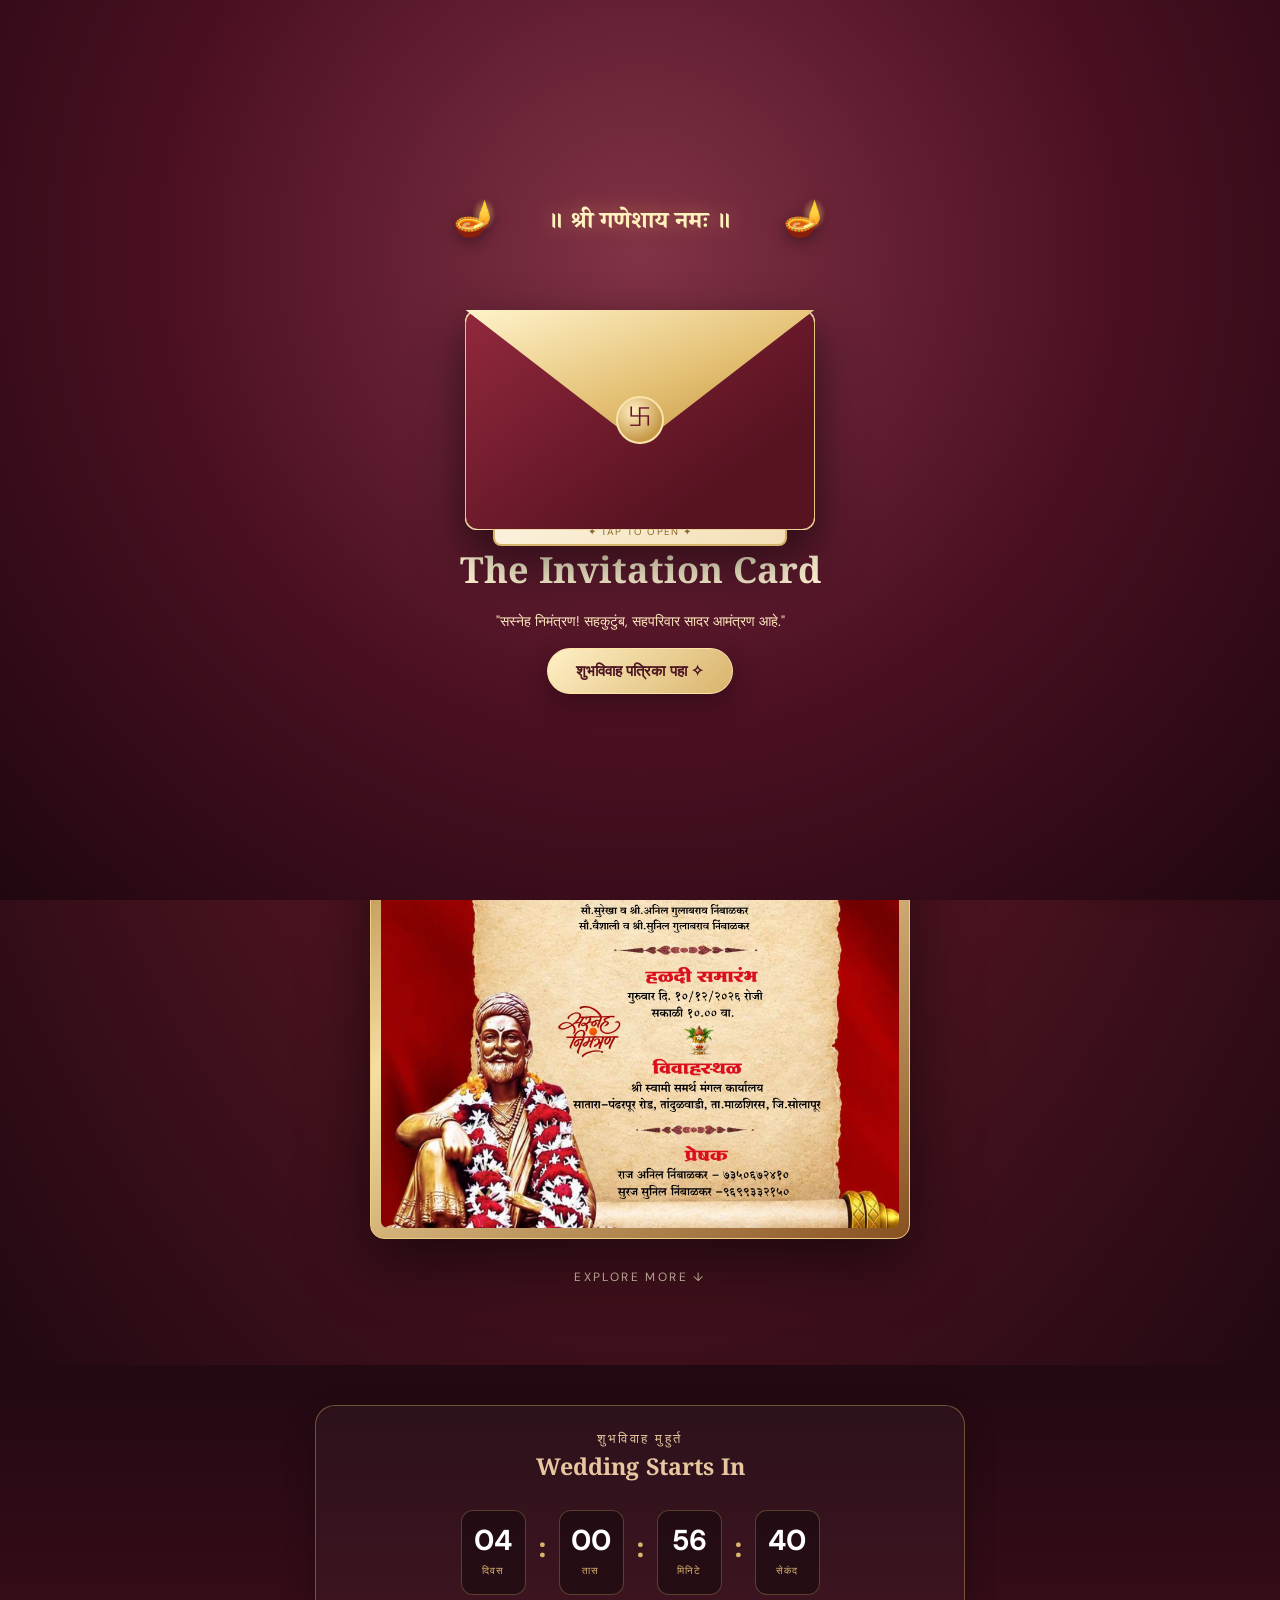
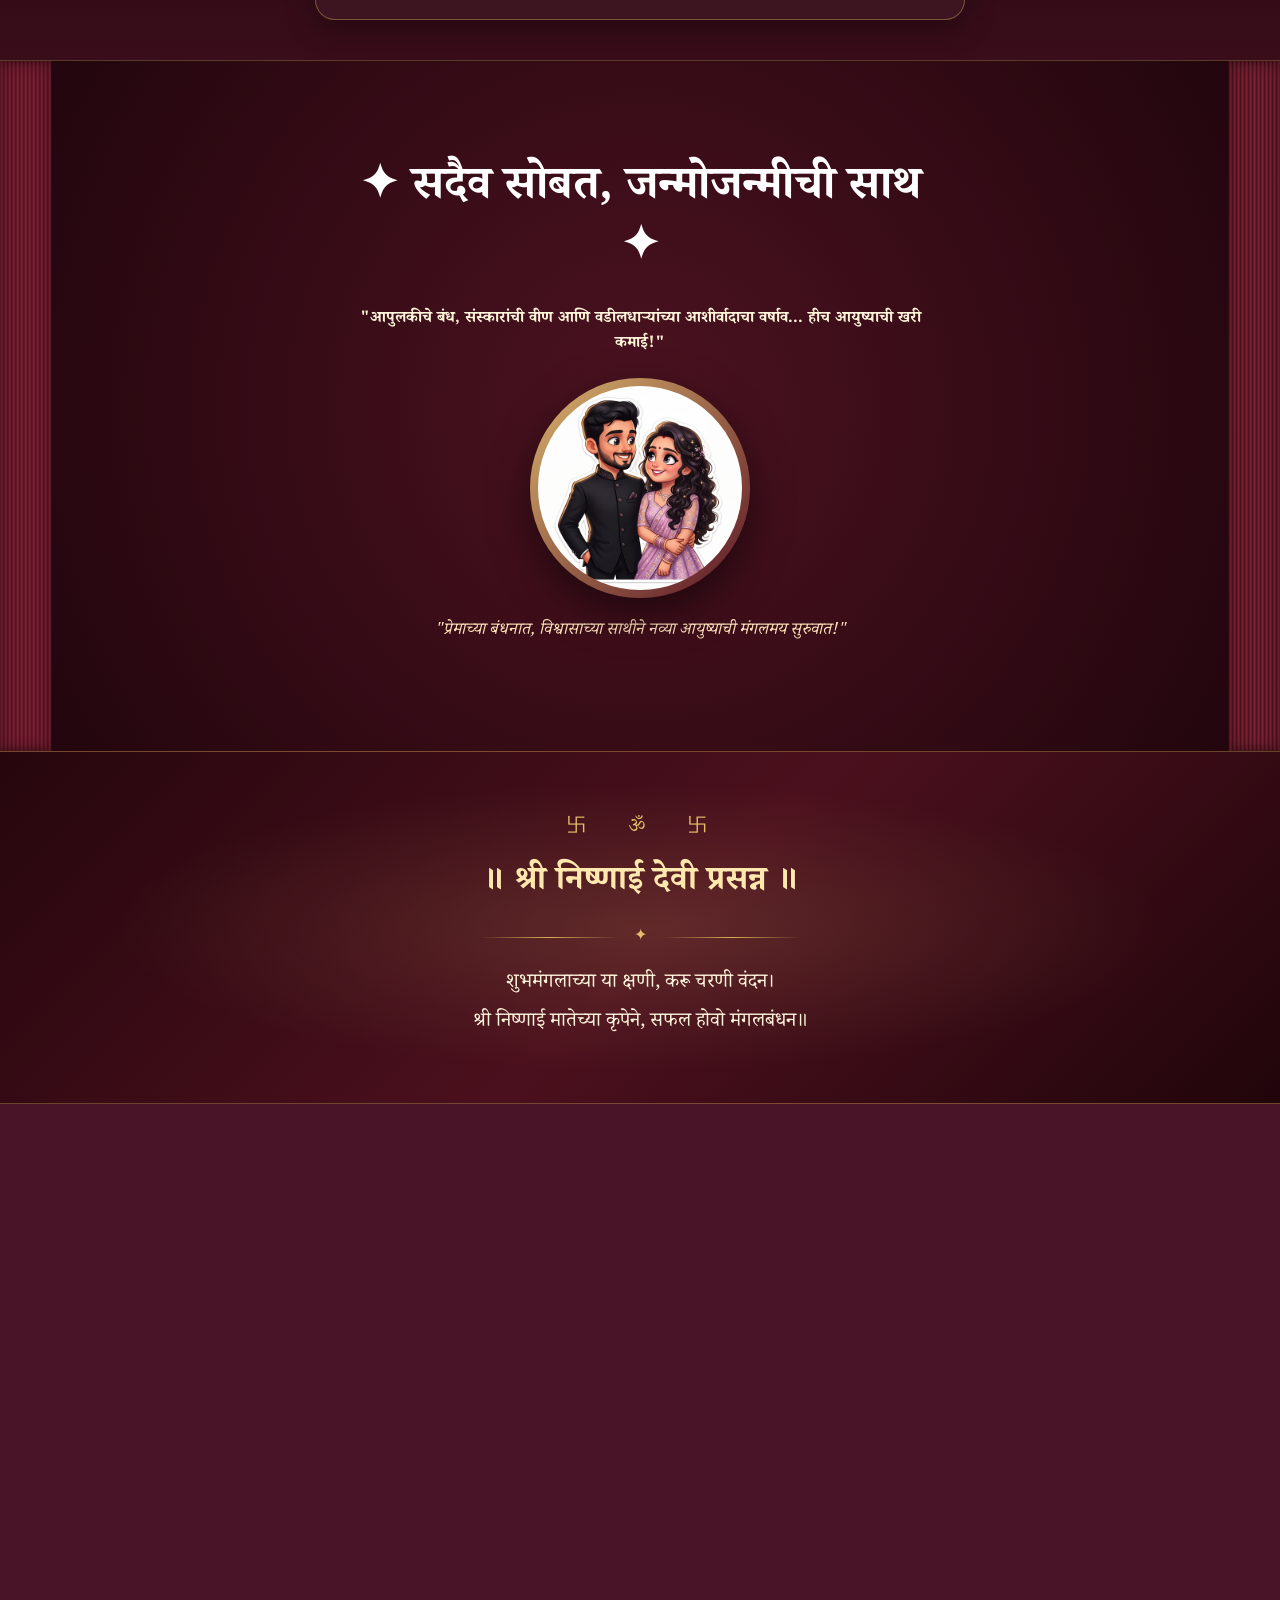
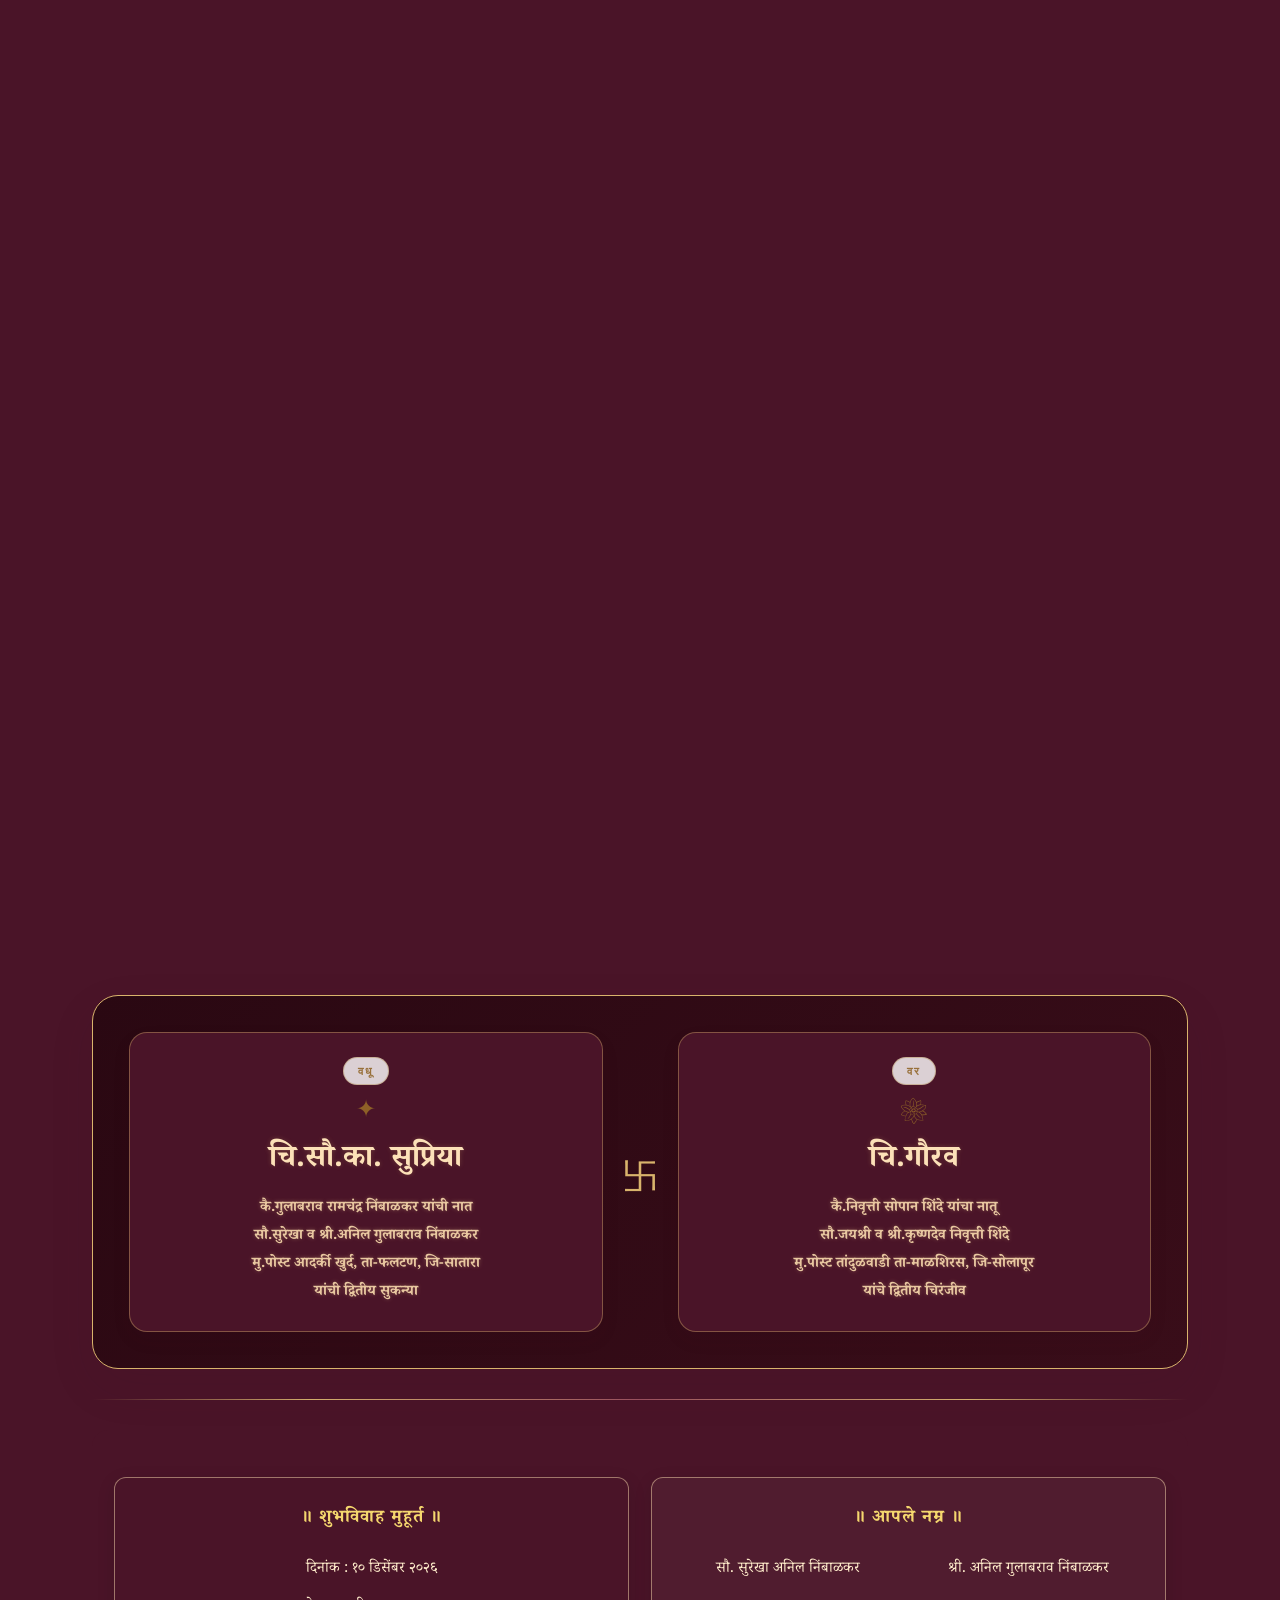
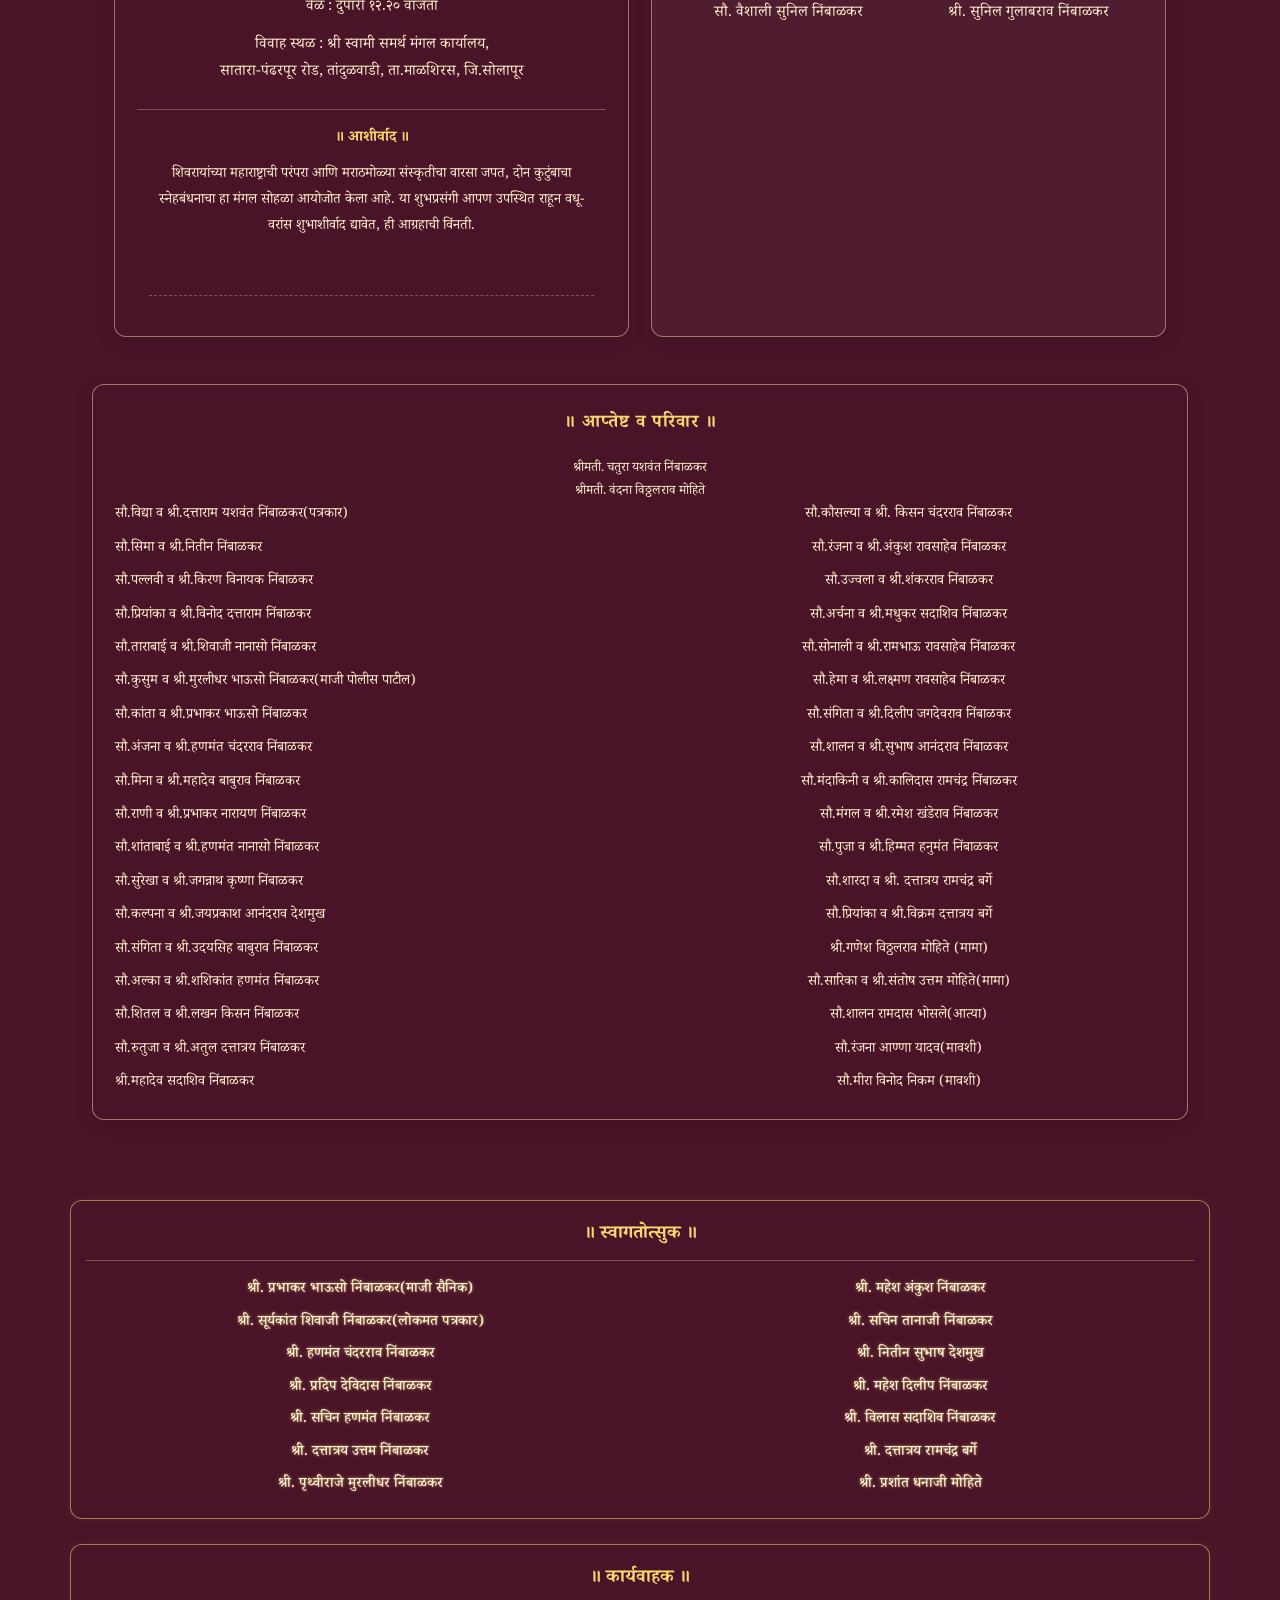
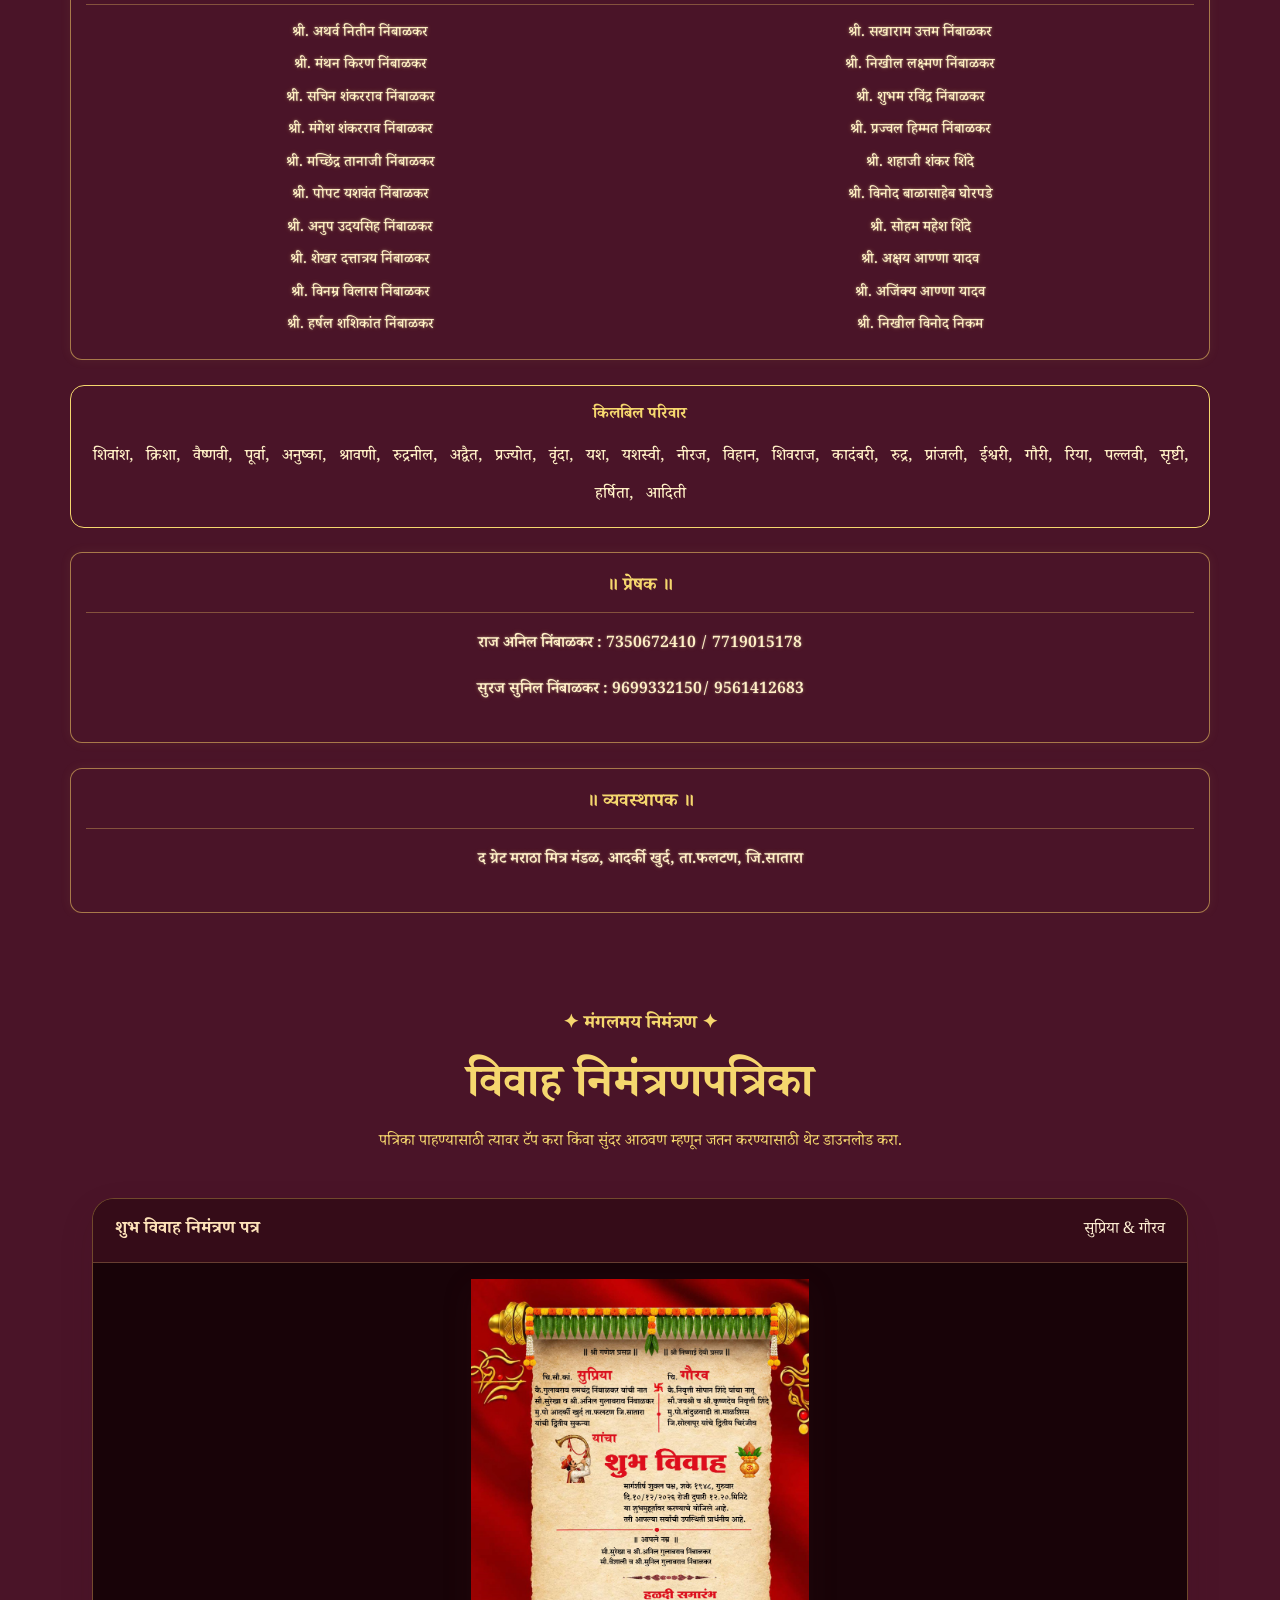
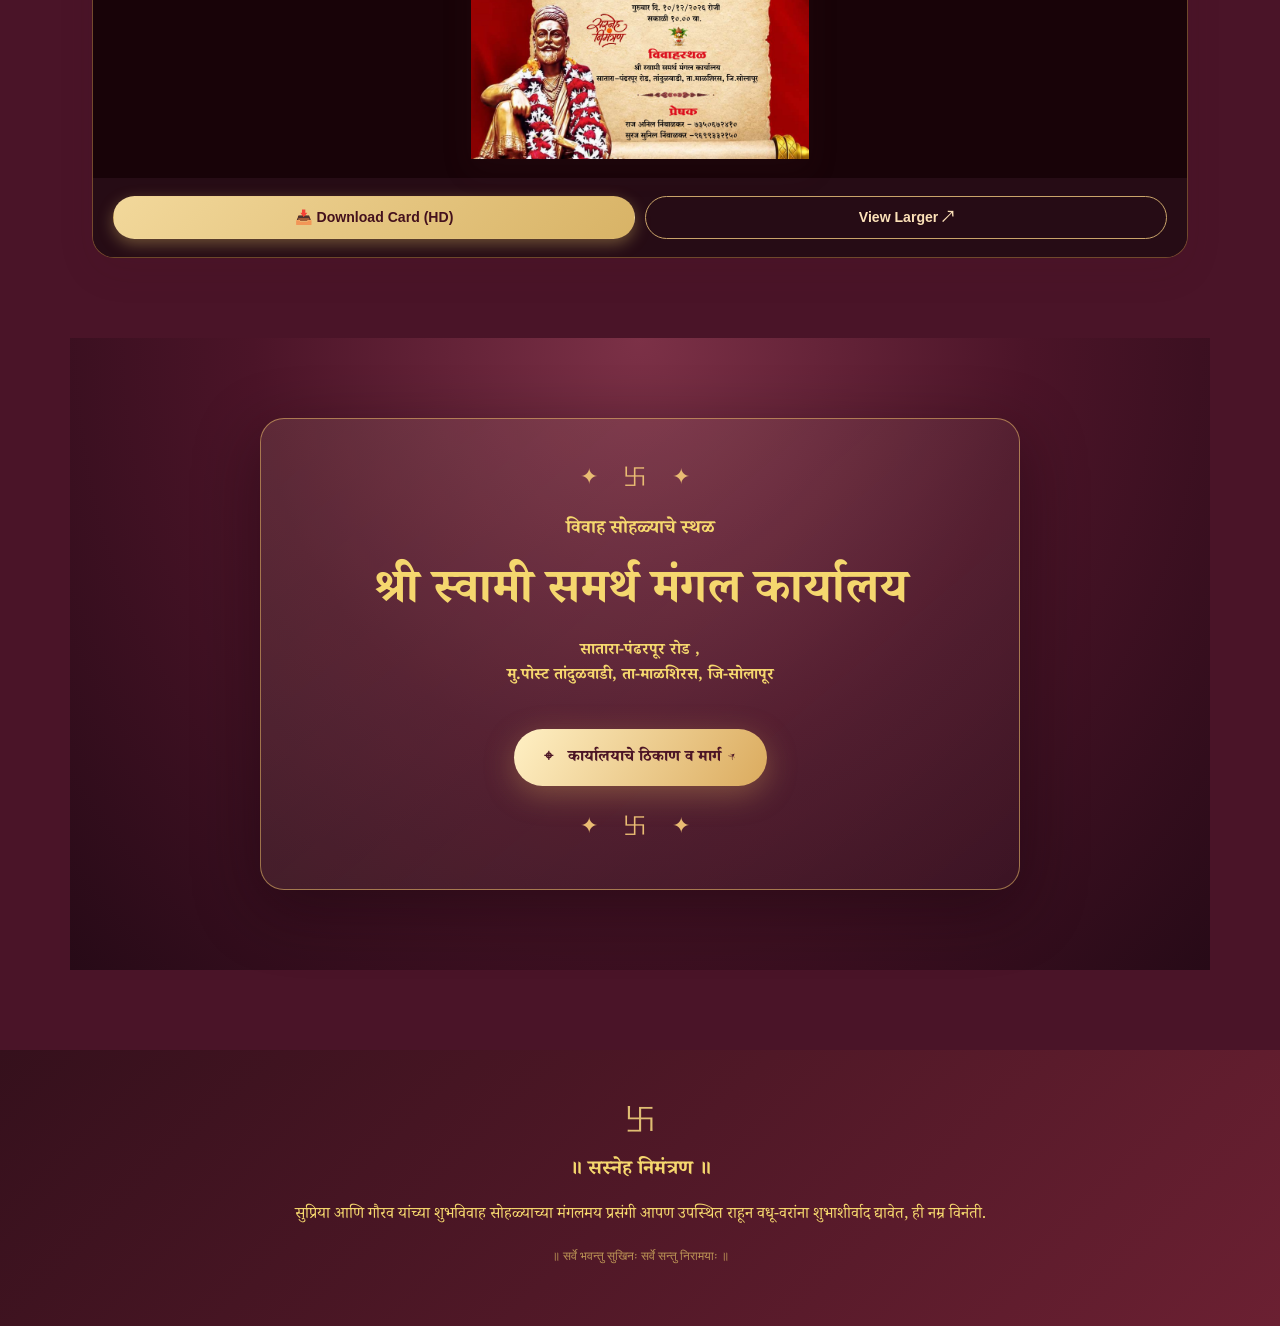
==== commit 2bf566c4: "Add files via upload" ====
--- a/index.html
+++ b/index.html
@@ -462,7 +462,7 @@
                             <span>क्रिशा,</span>
                             <span>वैष्णवी,</span>
                             <span>पूर्वा,</span>
-                            <span>अनुष्का</span>
+                            <span>अनुष्का,</span>
                             <span>श्रावणी,</span>
                             <span>रुद्रनील,</span>
                             <span>अद्वैत,</span>
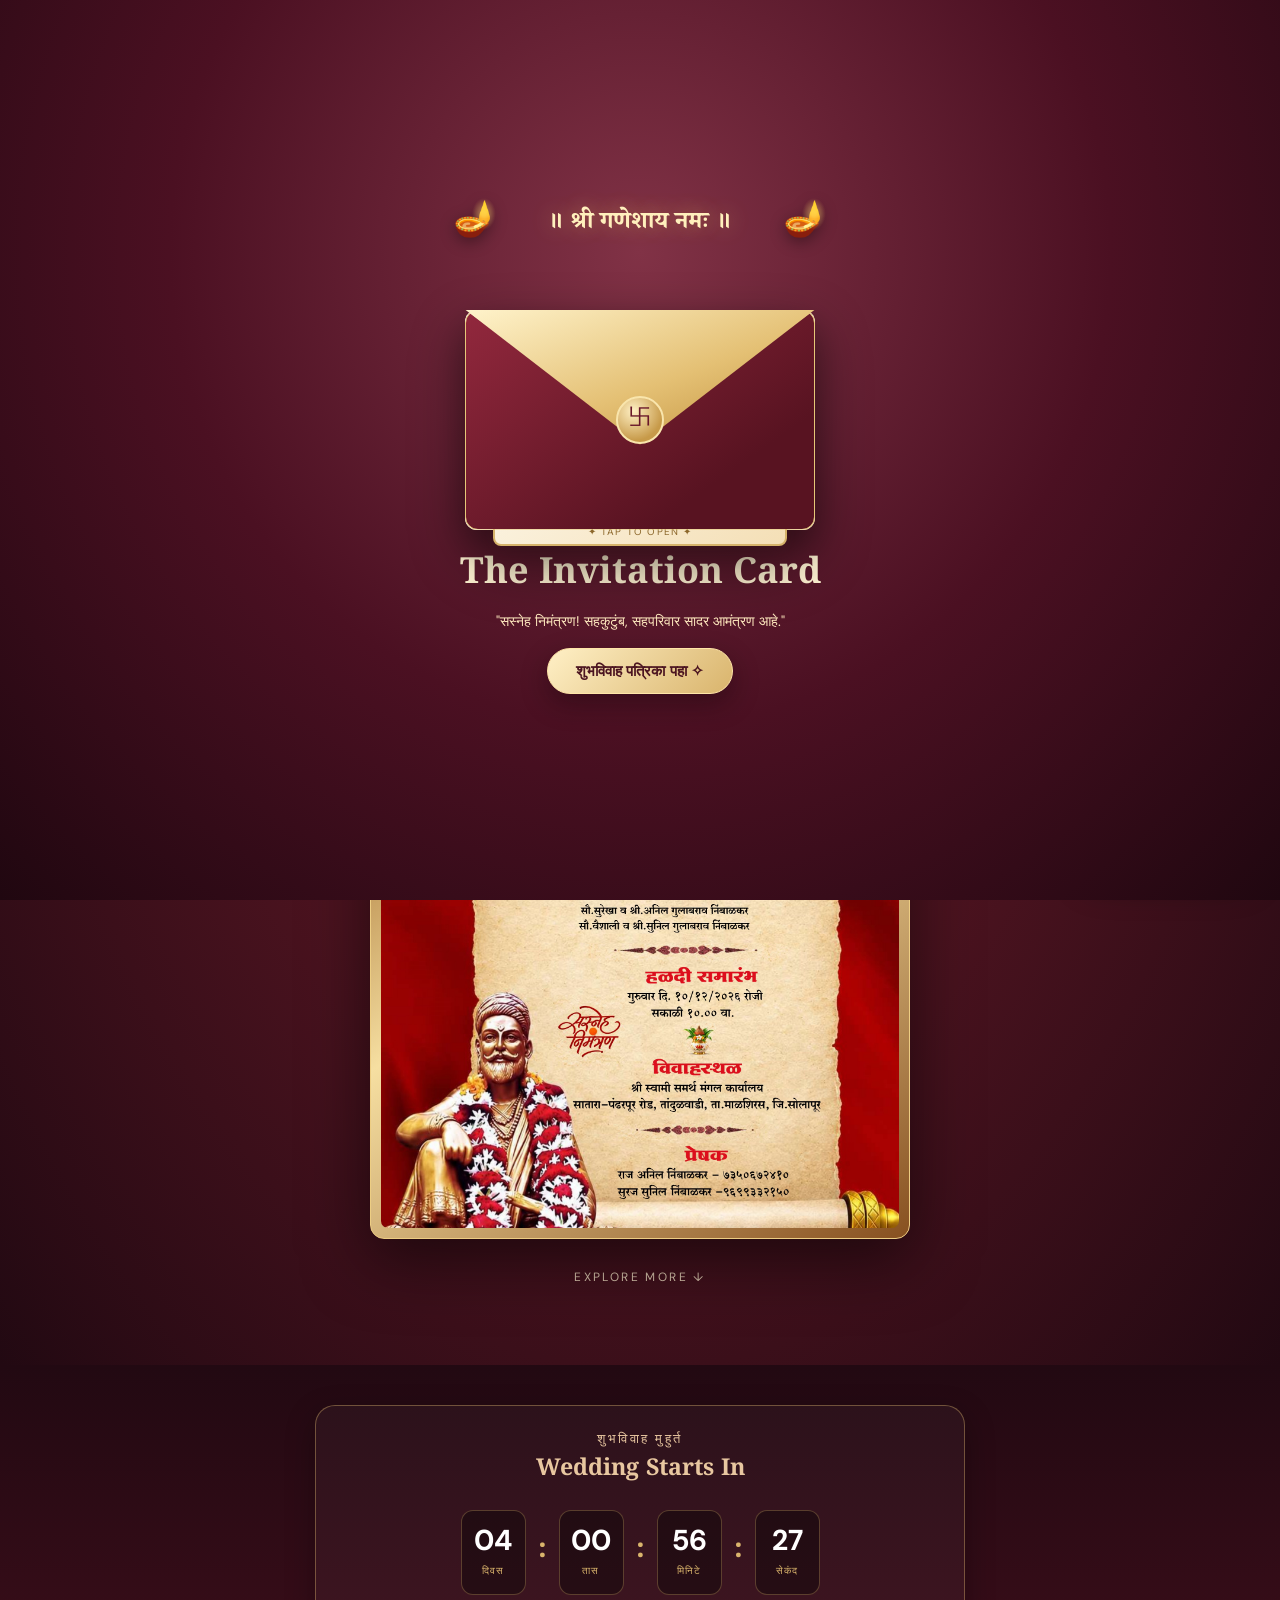
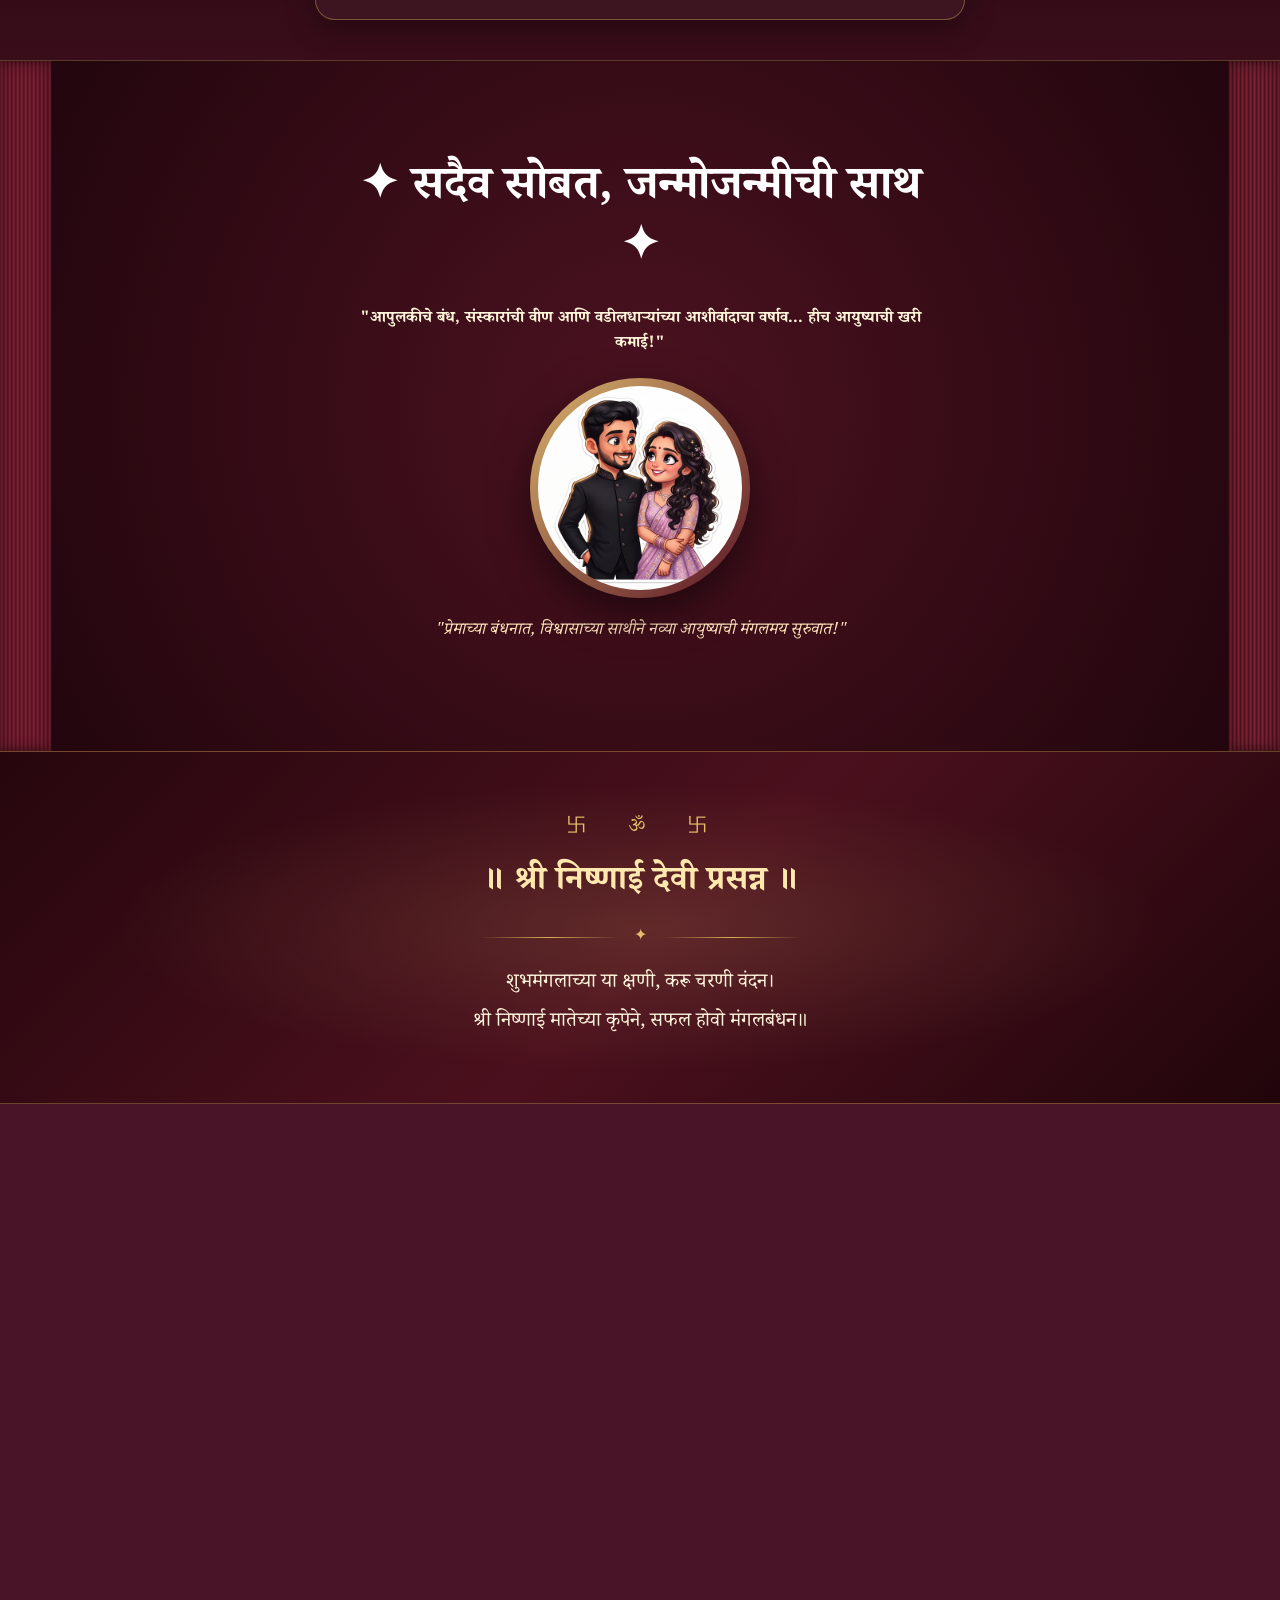
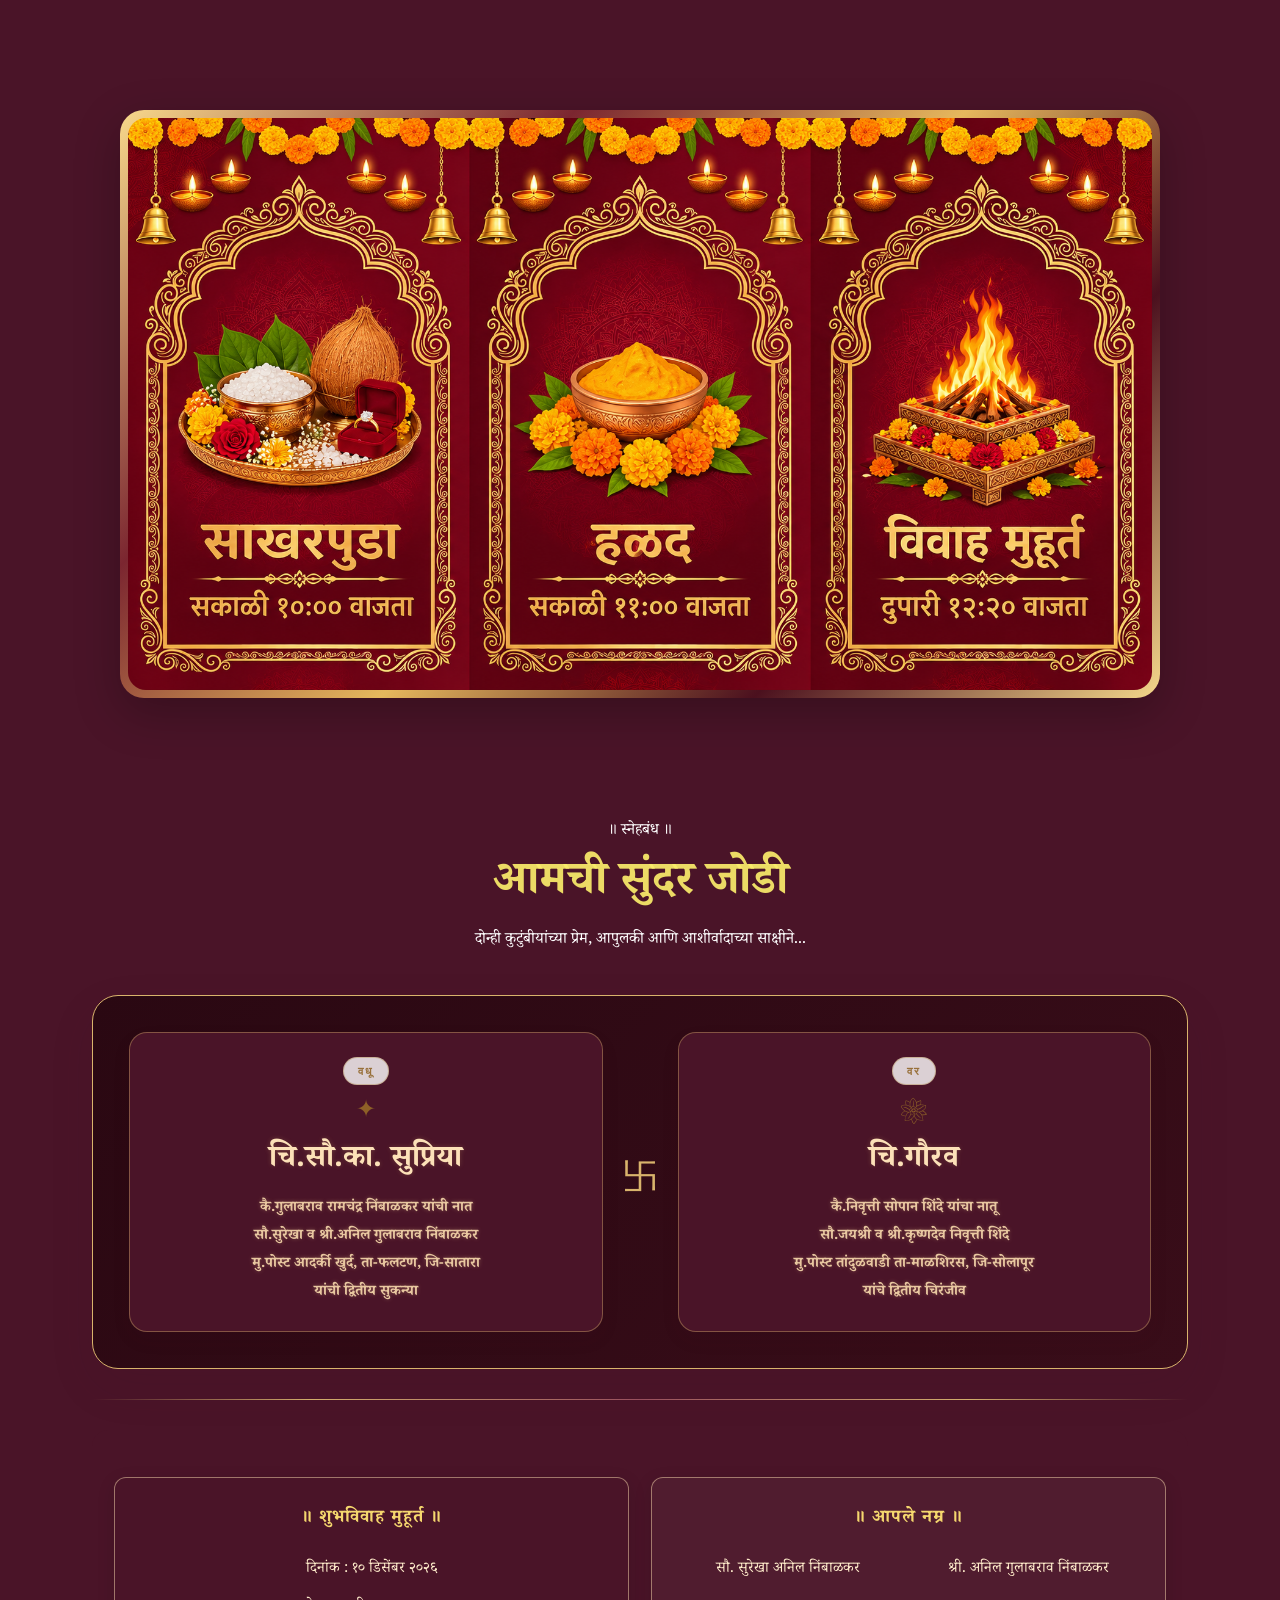
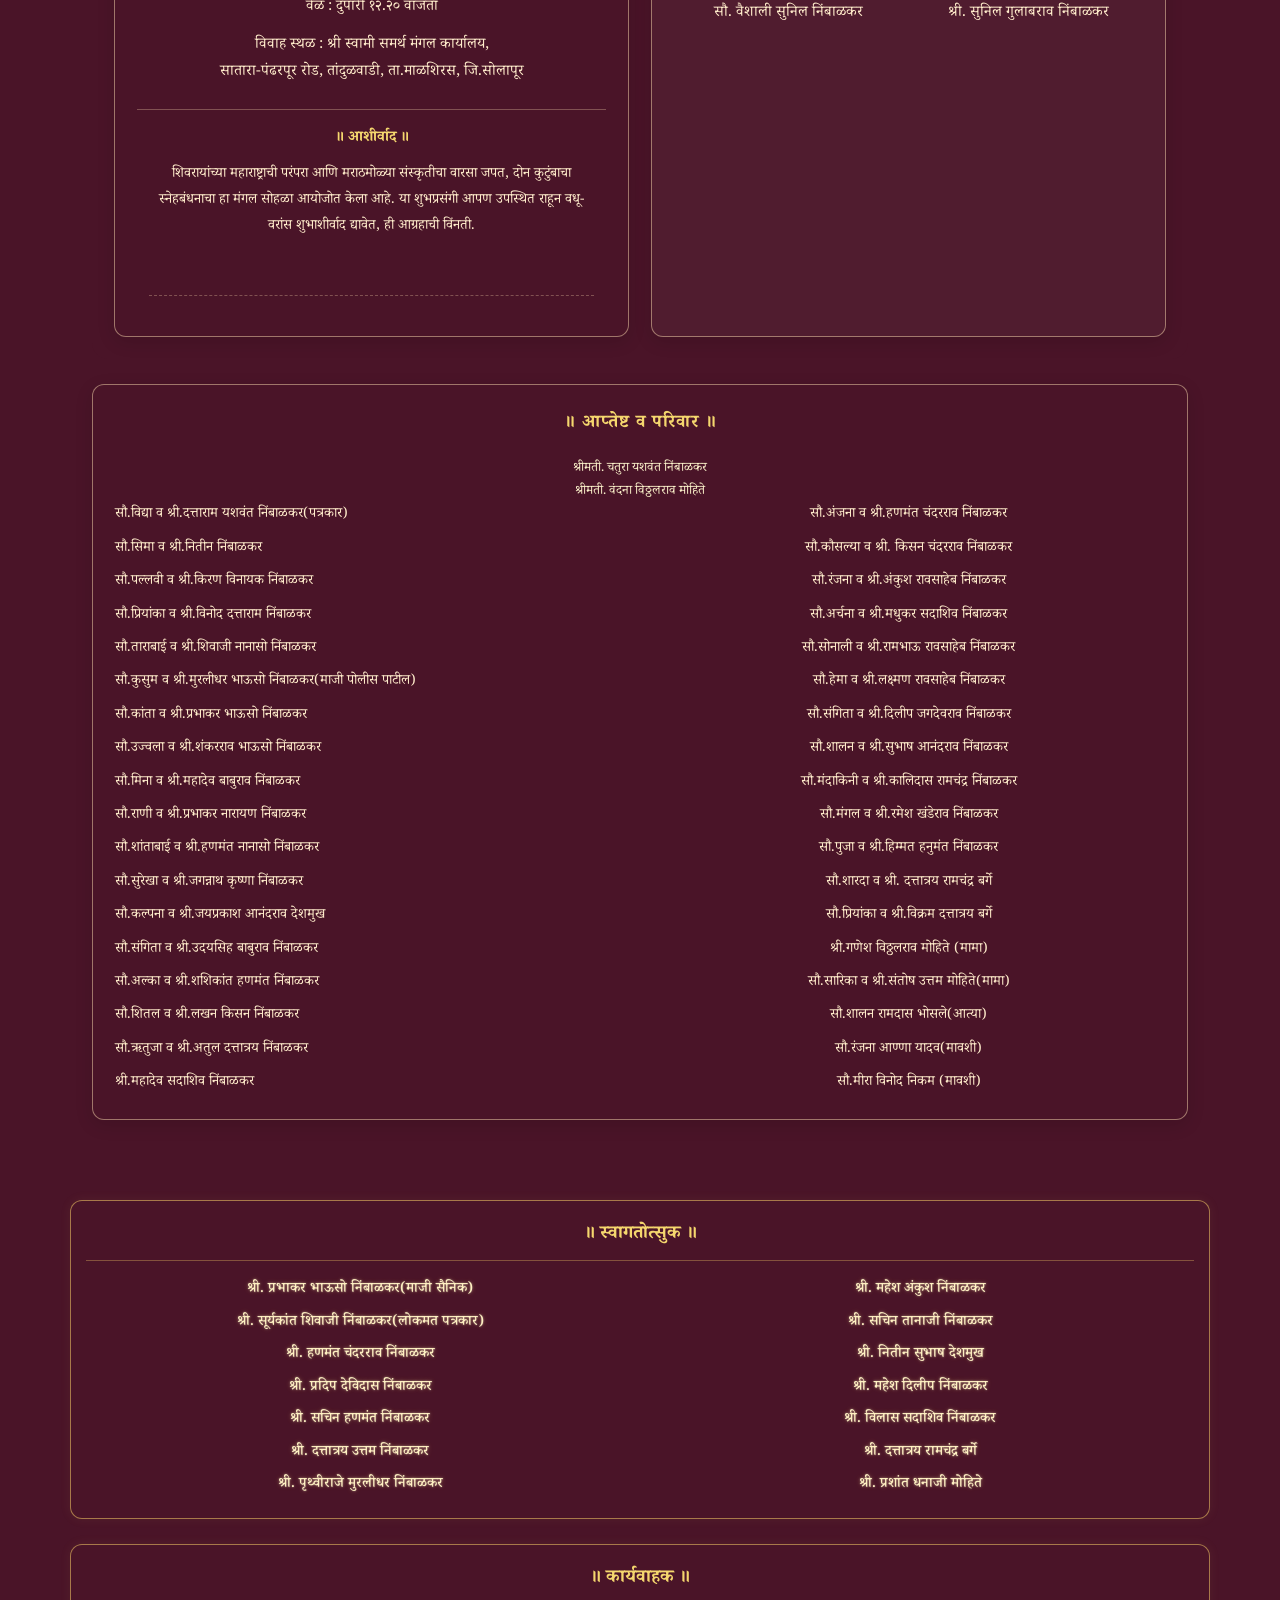
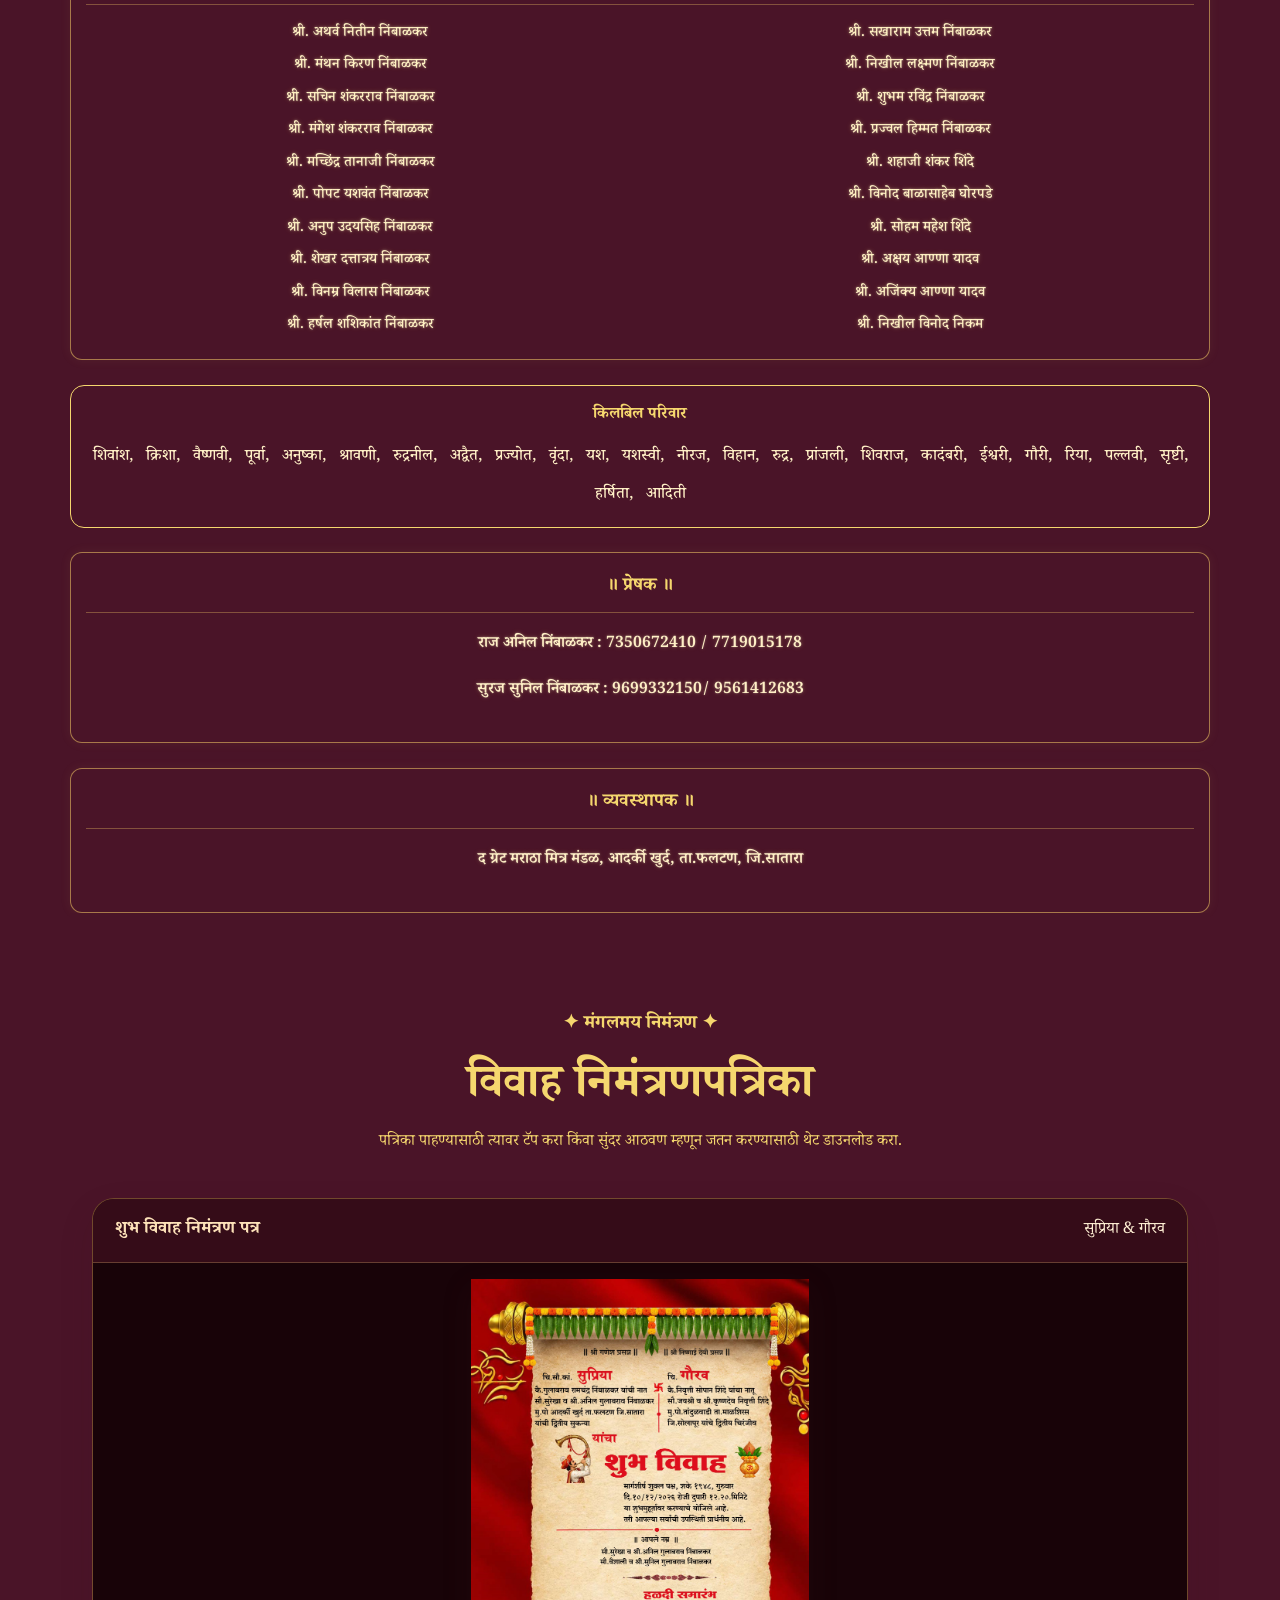
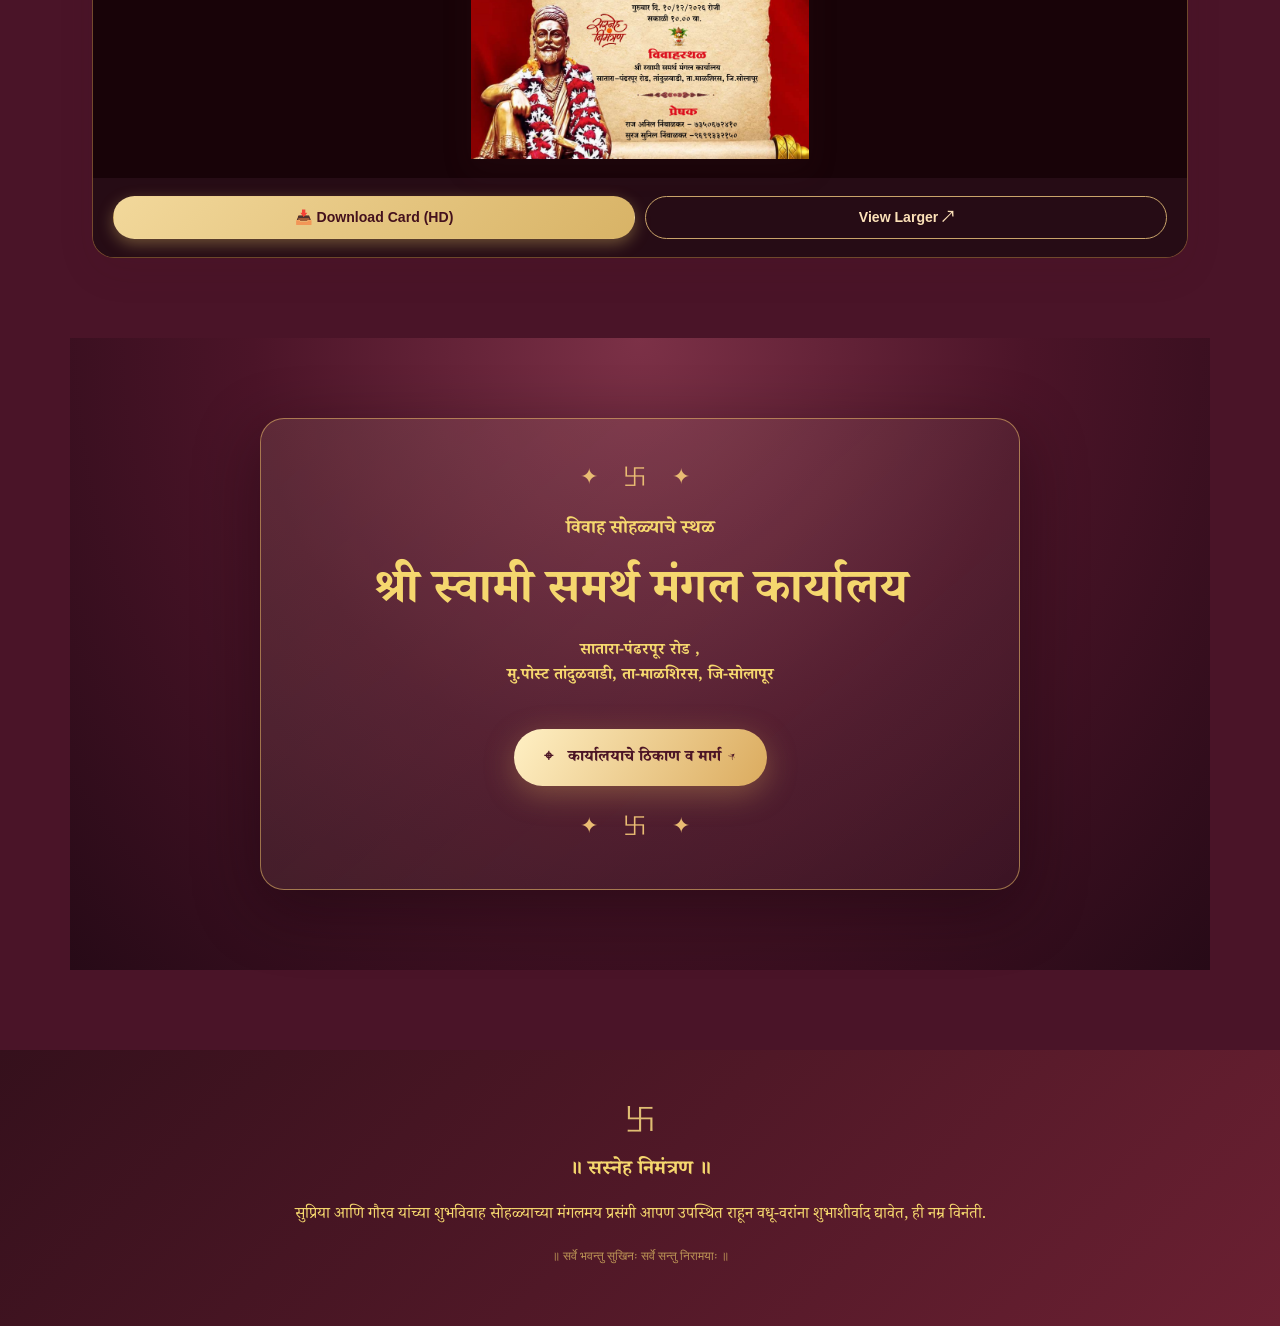
==== commit ce0e8dfc: "Add files via upload" ====
--- a/index.html
+++ b/index.html
@@ -339,7 +339,7 @@
                                     <span>सौ.ताराबाई व श्री.शिवाजी नानासो निंबाळकर </span>
                                     <span>सौ.कुसुम व  श्री.मुरलीधर भाऊसो निंबाळकर(माजी पोलीस पाटील) </span>
                                     <span>सौ.कांता व  श्री.प्रभाकर भाऊसो निंबाळकर </span>
-                                    <span>सौ.अंजना व  श्री.हणमंत चंदरराव निंबाळकर </span>
+                                    <span>सौ.उज्वला  व  श्री.शंकरराव भाऊसो निंबाळकर </span>
                                     <span>सौ.मिना व  श्री.महादेव बाबुराव निंबाळकर </span>
                                     <span>सौ.राणी  व  श्री.प्रभाकर नारायण निंबाळकर </span>
                                     <span>सौ.शांताबाई  व  श्री.हणमंत नानासो निंबाळकर </span>
@@ -348,15 +348,15 @@
                                     <span>सौ.संगिता व श्री.उदयसिह बाबुराव निंबाळकर</span>
                                     <span>सौ.अल्का व  श्री.शशिकांत हणमंत निंबाळकर </span>
                                     <span>सौ.शितल  व  श्री.लखन किसन निंबाळकर </span>
-                                    <span>सौ.रुतुजा व  श्री.अतुल दत्तात्रय निंबाळकर </span>
+                                    <span>सौ.ऋतुजा व  श्री.अतुल दत्तात्रय निंबाळकर </span>
                                     <span>श्री.महादेव सदाशिव निंबाळकर </span>
 
                                 </div>
 
                                 <div class="relatives-column">
+                                    <span>सौ.अंजना व  श्री.हणमंत चंदरराव निंबाळकर </span>
                                     <span>सौ.कौसल्या व श्री. किसन चंदरराव निंबाळकर</span>
                                     <span>सौ.रंजना  व  श्री.अंकुश रावसाहेब निंबाळकर </span>
-                                    <span>सौ.उज्वला  व  श्री.शंकरराव निंबाळकर </span>
                                     <span>सौ.अर्चना  व  श्री.मधुकर सदाशिव निंबाळकर </span>
                                     <span>सौ.सोनाली  व  श्री.रामभाऊ रावसाहेब निंबाळकर </span>
                                     <span>सौ.हेमा व  श्री.लक्ष्मण रावसाहेब निंबाळकर </span>
@@ -472,10 +472,10 @@
                             <span>यशस्वी,</span>
                             <span>नीरज,</span>
                             <span>विहान,</span>
+                            <span>रुद्र,</span>
+                            <span>प्रांजली,</span>
                             <span>शिवराज,</span>
                             <span>कादंबरी,</span>
-                            <span>रुद्र,</span>
-                            <span>प्रांजली,</span>
                             <span>ईश्वरी,</span>
                             <span>गौरी,</span>
                             <span>रिया,</span>
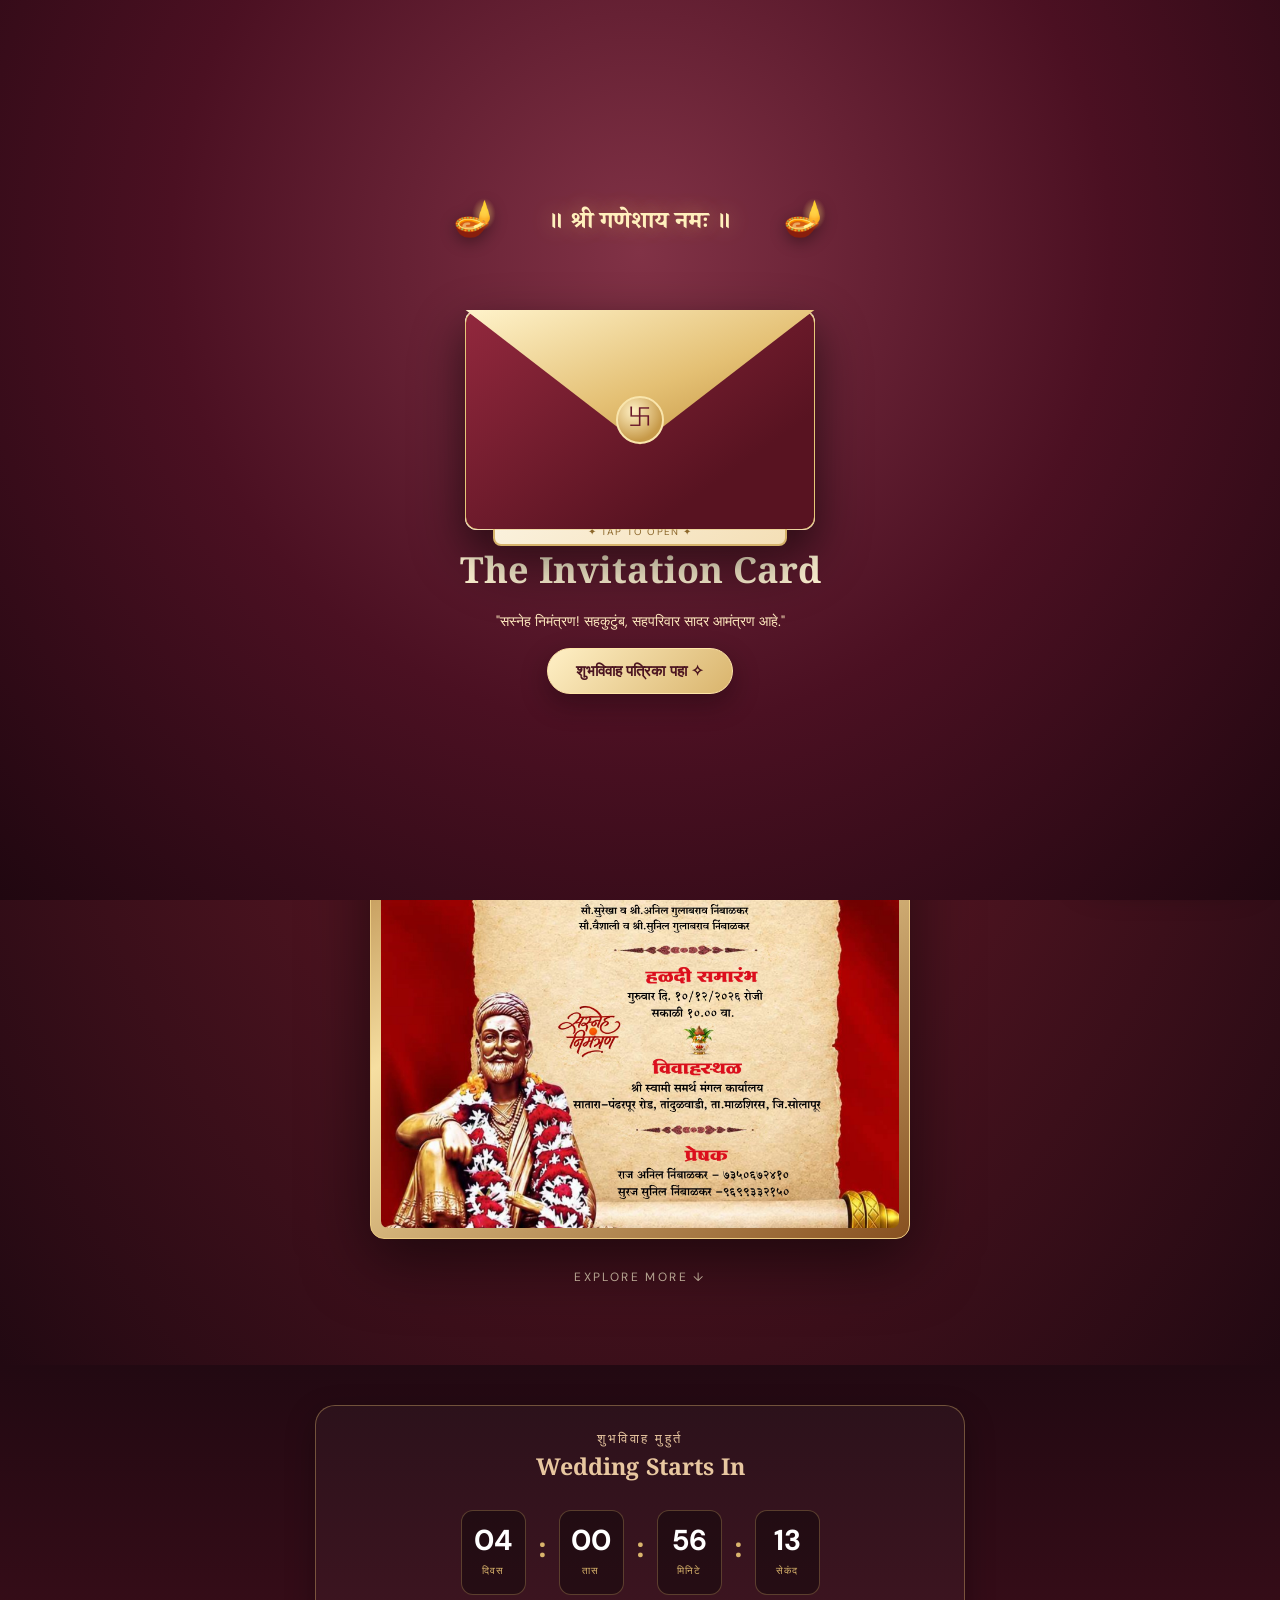
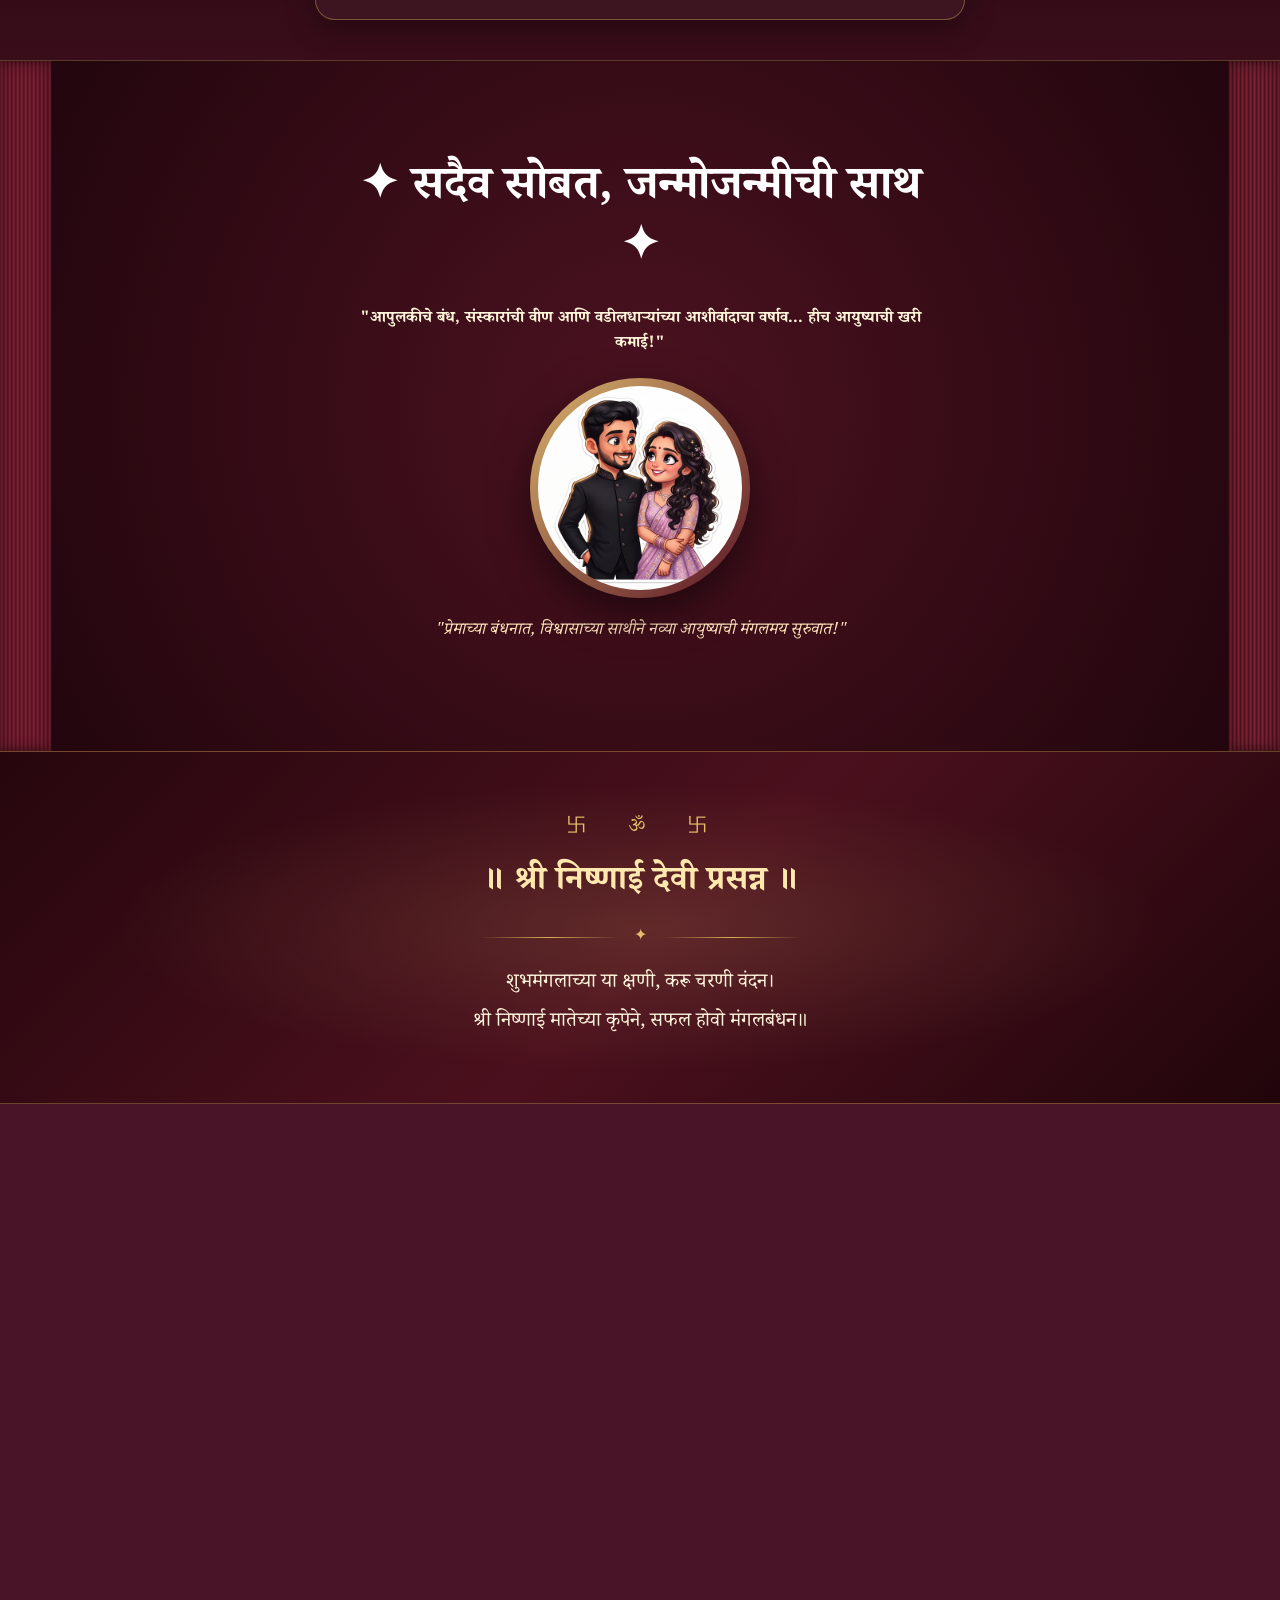
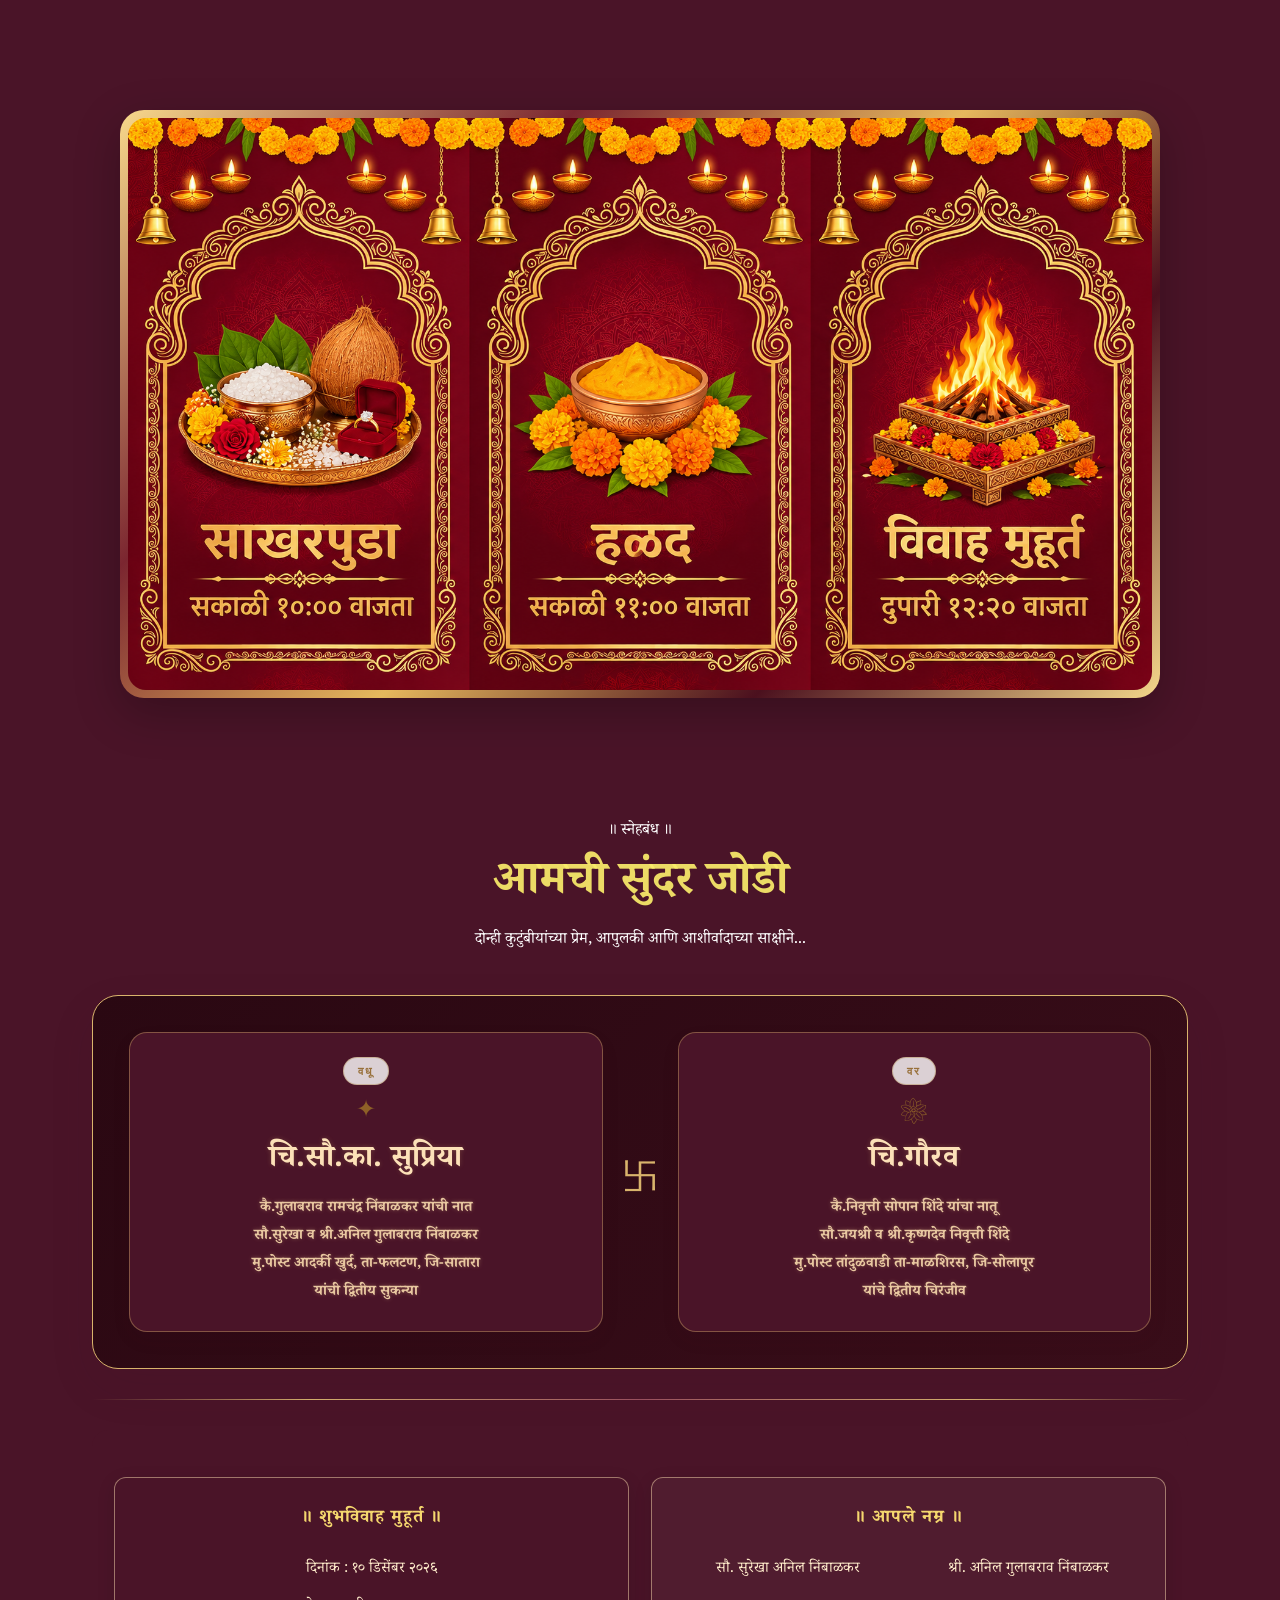
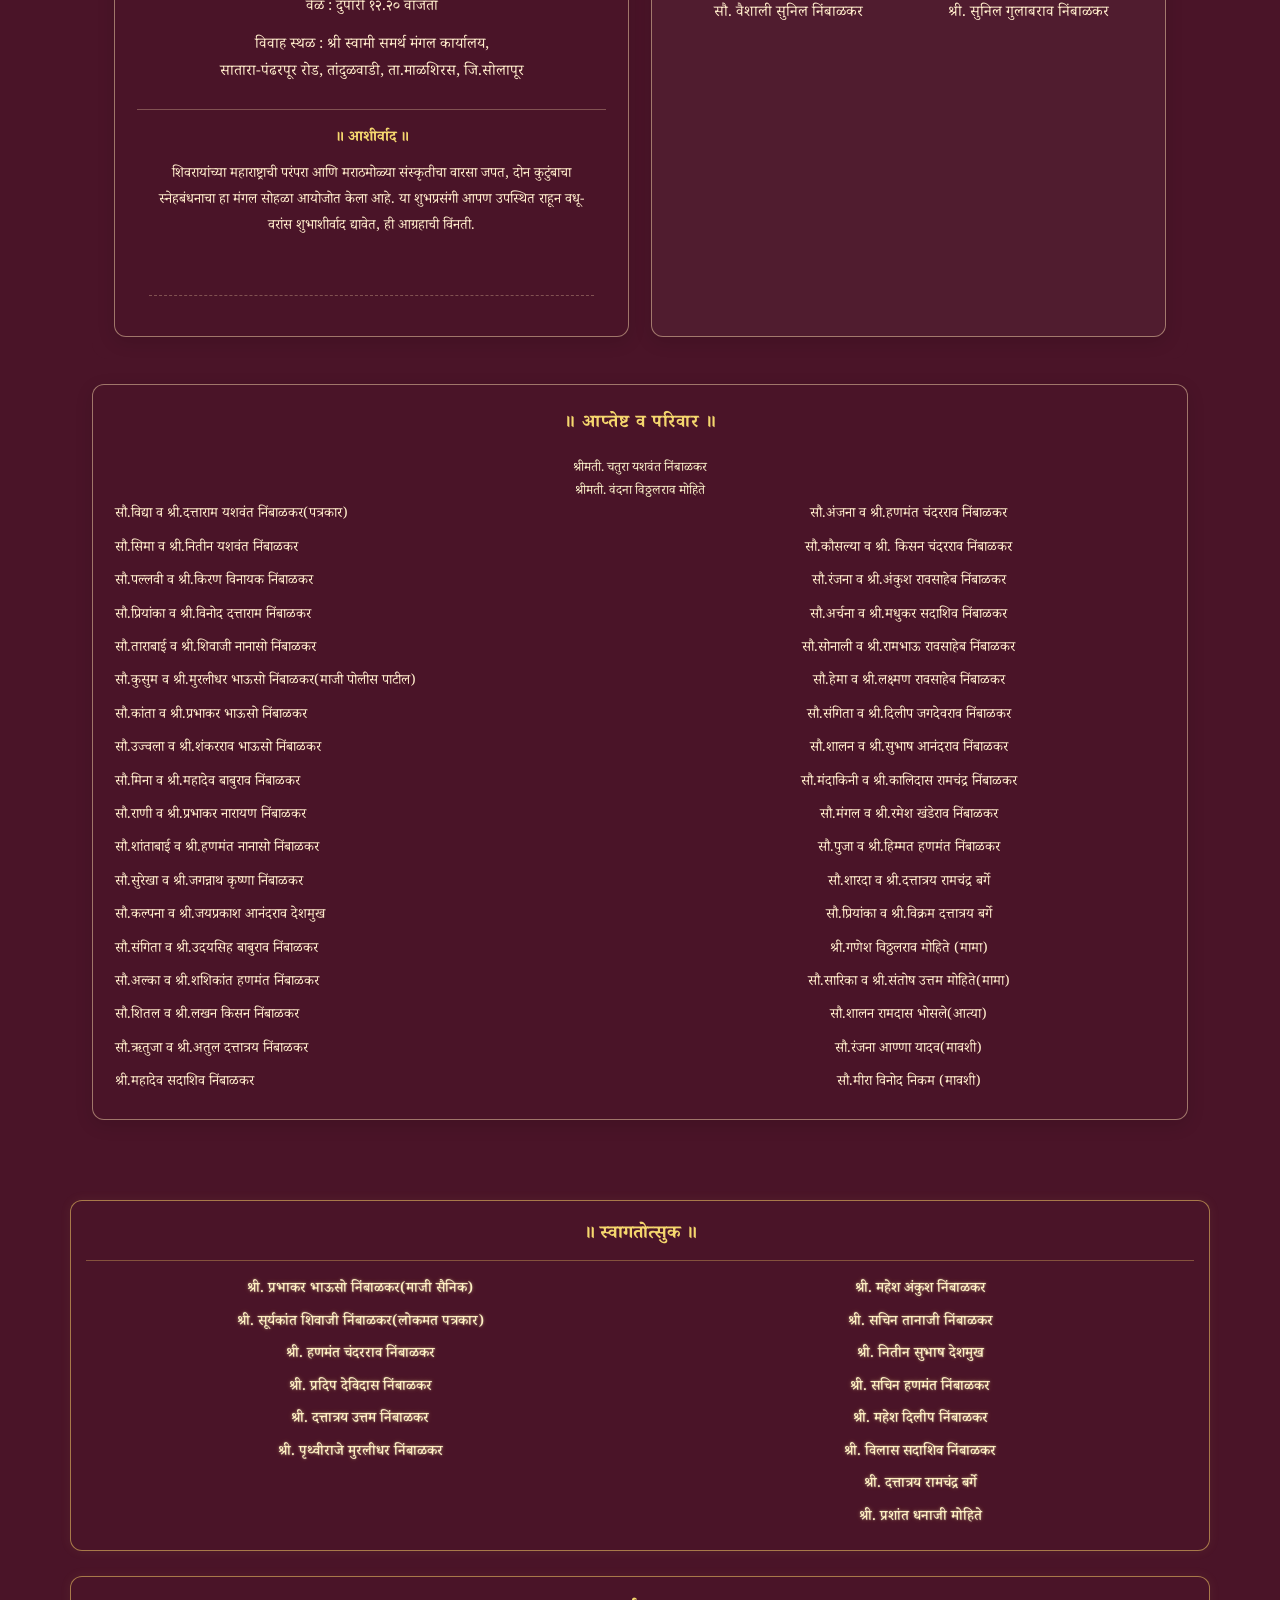
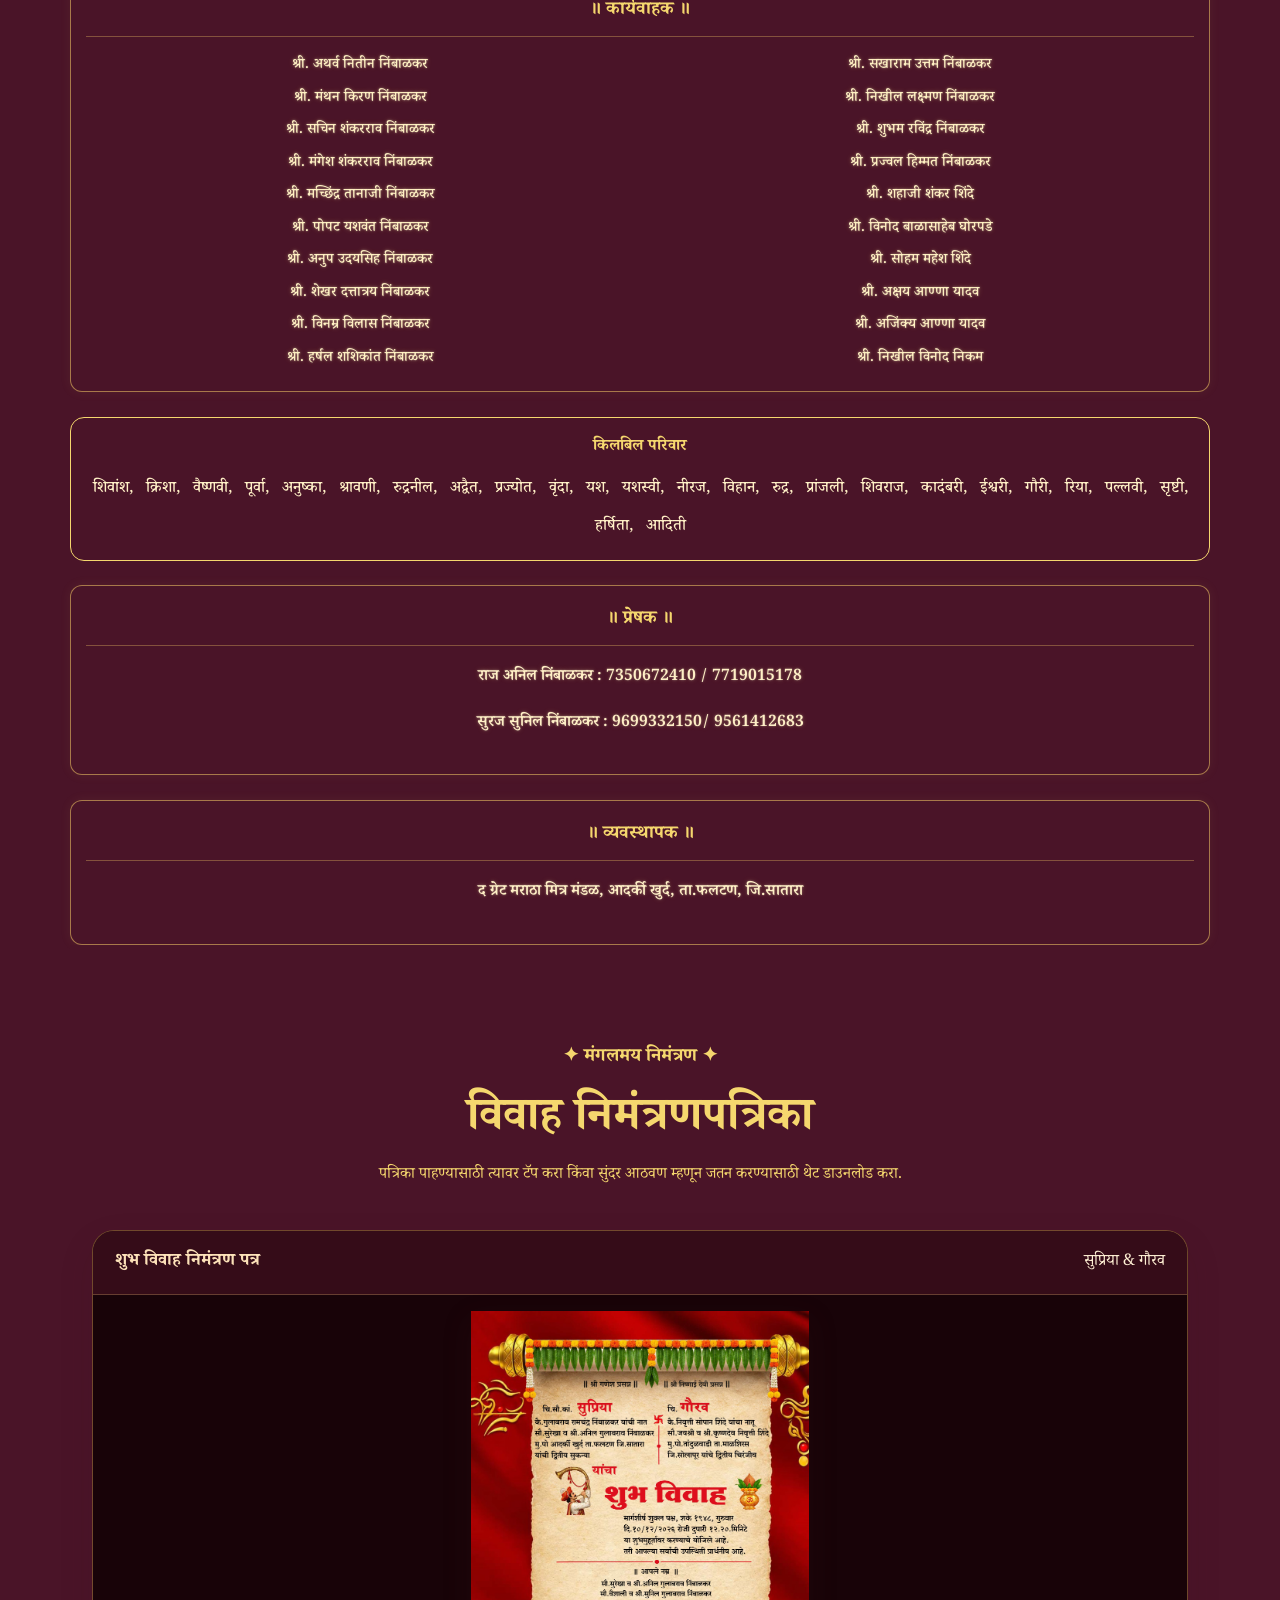
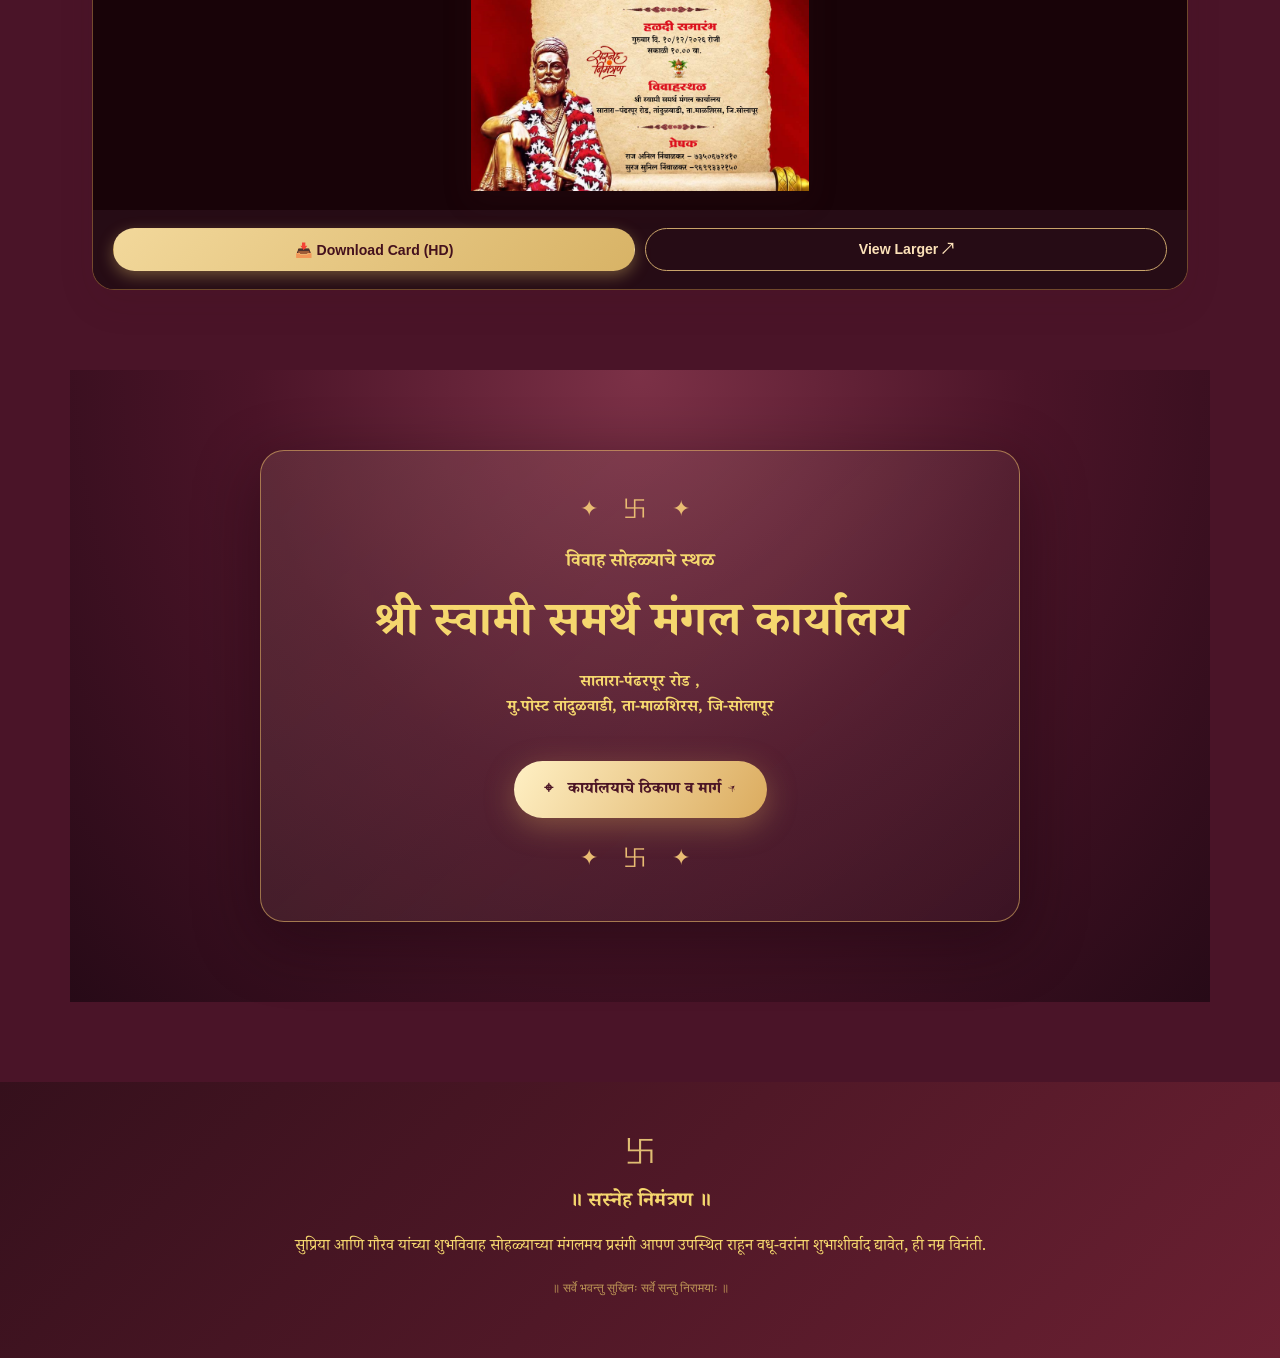
==== commit 1df6ff30: "Add files via upload last" ====
--- a/index.html
+++ b/index.html
@@ -333,42 +333,42 @@
                             <div class="relatives-names">
                                 <div class="relatives-column">
                                     <span>सौ.विद्या व श्री.दत्ताराम यशवंत निंबाळकर(पत्रकार)</span>
-                                    <span>सौ.सिमा व श्री.नितीन निंबाळकर</span>
+                                    <span>सौ.सिमा व श्री.नितीन यशवंत निंबाळकर</span>
                                     <span>सौ.पल्लवी व श्री.किरण विनायक निंबाळकर</span>
                                     <span>सौ.प्रियांका व श्री.विनोद दत्ताराम निंबाळकर</span>
                                     <span>सौ.ताराबाई व श्री.शिवाजी नानासो निंबाळकर </span>
-                                    <span>सौ.कुसुम व  श्री.मुरलीधर भाऊसो निंबाळकर(माजी पोलीस पाटील) </span>
-                                    <span>सौ.कांता व  श्री.प्रभाकर भाऊसो निंबाळकर </span>
-                                    <span>सौ.उज्वला  व  श्री.शंकरराव भाऊसो निंबाळकर </span>
-                                    <span>सौ.मिना व  श्री.महादेव बाबुराव निंबाळकर </span>
-                                    <span>सौ.राणी  व  श्री.प्रभाकर नारायण निंबाळकर </span>
-                                    <span>सौ.शांताबाई  व  श्री.हणमंत नानासो निंबाळकर </span>
-                                    <span>सौ.सुरेखा व  श्री.जगन्नाथ कृष्णा निंबाळकर </span>
-                                    <span>सौ.कल्पना  व  श्री.जयप्रकाश आनंदराव देशमुख </span>
+                                    <span>सौ.कुसुम व श्री.मुरलीधर भाऊसो निंबाळकर(माजी पोलीस पाटील) </span>
+                                    <span>सौ.कांता व श्री.प्रभाकर भाऊसो निंबाळकर </span>
+                                    <span>सौ.उज्वला व श्री.शंकरराव भाऊसो निंबाळकर </span>
+                                    <span>सौ.मिना व श्री.महादेव बाबुराव निंबाळकर </span>
+                                    <span>सौ.राणी व श्री.प्रभाकर नारायण निंबाळकर </span>
+                                    <span>सौ.शांताबाई व श्री.हणमंत नानासो निंबाळकर </span>
+                                    <span>सौ.सुरेखा व श्री.जगन्नाथ कृष्णा निंबाळकर </span>
+                                    <span>सौ.कल्पना व श्री.जयप्रकाश आनंदराव देशमुख </span>
                                     <span>सौ.संगिता व श्री.उदयसिह बाबुराव निंबाळकर</span>
-                                    <span>सौ.अल्का व  श्री.शशिकांत हणमंत निंबाळकर </span>
-                                    <span>सौ.शितल  व  श्री.लखन किसन निंबाळकर </span>
-                                    <span>सौ.ऋतुजा व  श्री.अतुल दत्तात्रय निंबाळकर </span>
+                                    <span>सौ.अल्का व श्री.शशिकांत हणमंत निंबाळकर </span>
+                                    <span>सौ.शितल व श्री.लखन किसन निंबाळकर </span>
+                                    <span>सौ.ऋतुजा व श्री.अतुल दत्तात्रय निंबाळकर </span>
                                     <span>श्री.महादेव सदाशिव निंबाळकर </span>
 
                                 </div>
 
                                 <div class="relatives-column">
-                                    <span>सौ.अंजना व  श्री.हणमंत चंदरराव निंबाळकर </span>
+                                    <span>सौ.अंजना व श्री.हणमंत चंदरराव निंबाळकर </span>
                                     <span>सौ.कौसल्या व श्री. किसन चंदरराव निंबाळकर</span>
-                                    <span>सौ.रंजना  व  श्री.अंकुश रावसाहेब निंबाळकर </span>
-                                    <span>सौ.अर्चना  व  श्री.मधुकर सदाशिव निंबाळकर </span>
-                                    <span>सौ.सोनाली  व  श्री.रामभाऊ रावसाहेब निंबाळकर </span>
-                                    <span>सौ.हेमा व  श्री.लक्ष्मण रावसाहेब निंबाळकर </span>
-                                    <span>सौ.संगिता  व  श्री.दिलीप जगदेवराव निंबाळकर </span>
-                                    <span>सौ.शालन  व  श्री.सुभाष आनंदराव निंबाळकर </span>
-                                    <span>सौ.मंदाकिनी  व  श्री.कालिदास रामचंद्र निंबाळकर  </span>
-                                    <span>सौ.मंगल  व  श्री.रमेश खंडेराव निंबाळकर </span>
-                                    <span>सौ.पुजा व  श्री.हिम्मत हनुमंत निंबाळकर </span>
-                                    <span>सौ.शारदा व श्री. दत्तात्रय रामचंद्र बर्गे</span>
-                                    <span>सौ.प्रियांका व  श्री.विक्रम दत्तात्रय बर्गे  </span>
+                                    <span>सौ.रंजना व श्री.अंकुश रावसाहेब निंबाळकर </span>
+                                    <span>सौ.अर्चना व श्री.मधुकर सदाशिव निंबाळकर </span>
+                                    <span>सौ.सोनाली व श्री.रामभाऊ रावसाहेब निंबाळकर </span>
+                                    <span>सौ.हेमा व श्री.लक्ष्मण रावसाहेब निंबाळकर </span>
+                                    <span>सौ.संगिता व श्री.दिलीप जगदेवराव निंबाळकर </span>
+                                    <span>सौ.शालन व श्री.सुभाष आनंदराव निंबाळकर </span>
+                                    <span>सौ.मंदाकिनी व श्री.कालिदास रामचंद्र निंबाळकर  </span>
+                                    <span>सौ.मंगल व श्री.रमेश खंडेराव निंबाळकर </span>
+                                    <span>सौ.पुजा व श्री.हिम्मत हणमंत निंबाळकर </span>
+                                    <span>सौ.शारदा व श्री.दत्तात्रय रामचंद्र बर्गे</span>
+                                    <span>सौ.प्रियांका व श्री.विक्रम दत्तात्रय बर्गे  </span>
                                     <span>श्री.गणेश विठ्ठलराव मोहिते (मामा) </span>
-                                    <span>सौ.सारिका व  श्री.संतोष उत्तम मोहिते(मामा) </span>
+                                    <span>सौ.सारिका व श्री.संतोष उत्तम मोहिते(मामा) </span>
                                     <span>सौ.शालन रामदास भोसले(आत्या)</span>
                                     <span>सौ.रंजना आण्णा यादव(मावशी)</span>
                                     <span>सौ.मीरा विनोद निकम (मावशी)  </span>
@@ -392,7 +392,6 @@
                                 <span>श्री. सूर्यकांत शिवाजी निंबाळकर(लोकमत पत्रकार)</span>
                                 <span>श्री. हणमंत चंदरराव निंबाळकर</span>
                                 <span>श्री. प्रदिप देविदास निंबाळकर</span>
-                                <span>श्री. सचिन हणमंत निंबाळकर </span>
                                 <span>श्री. दत्तात्रय उत्तम निंबाळकर</span>
                                 <span>श्री. पृथ्वीराजे मुरलीधर निंबाळकर </span>
                             </div>
@@ -401,6 +400,7 @@
                                 <span>श्री. महेश अंकुश निंबाळकर</span>
                                 <span>श्री. सचिन तानाजी निंबाळकर </span>
                                 <span>श्री. नितीन सुभाष देशमुख </span>
+                                <span>श्री. सचिन हणमंत निंबाळकर </span>
                                 <span>श्री. महेश दिलीप निंबाळकर </span>
                                 <span>श्री. विलास सदाशिव निंबाळकर </span>
                                 <span>श्री. दत्तात्रय रामचंद्र बर्गे</span>
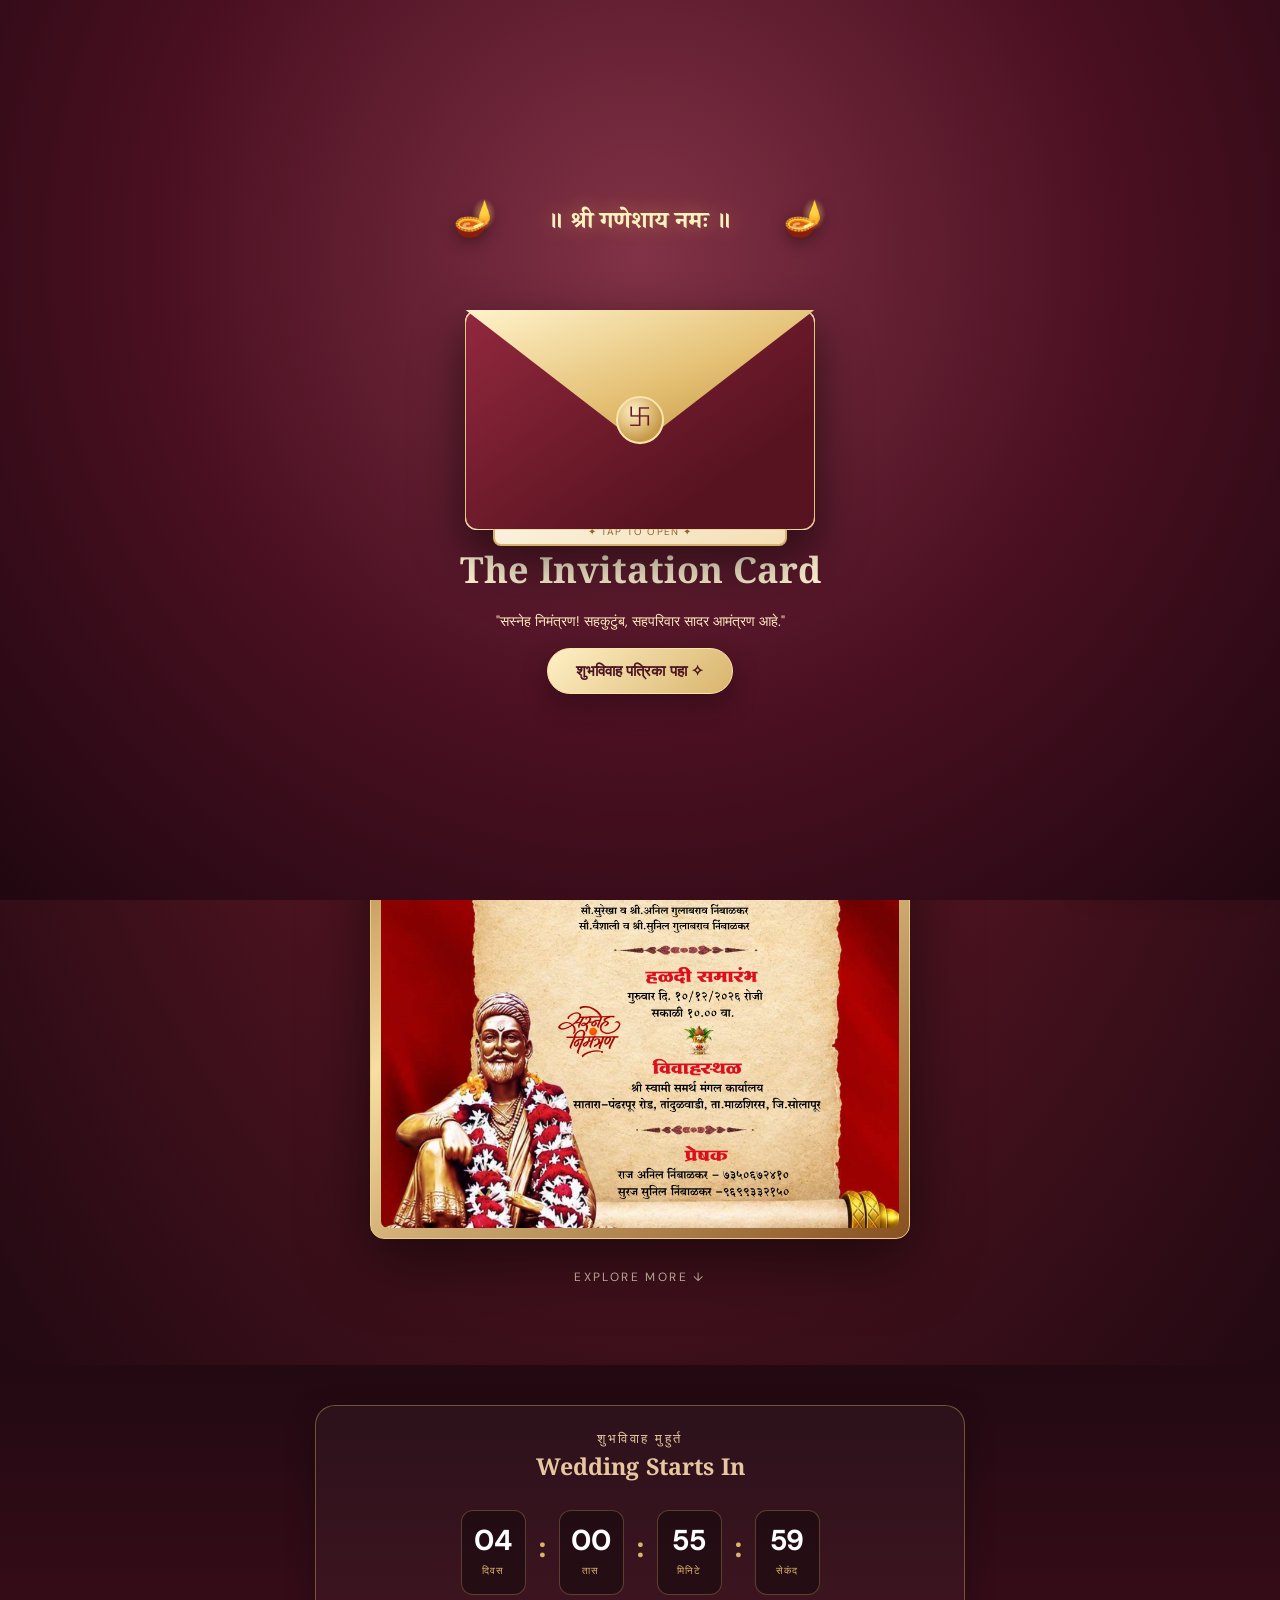
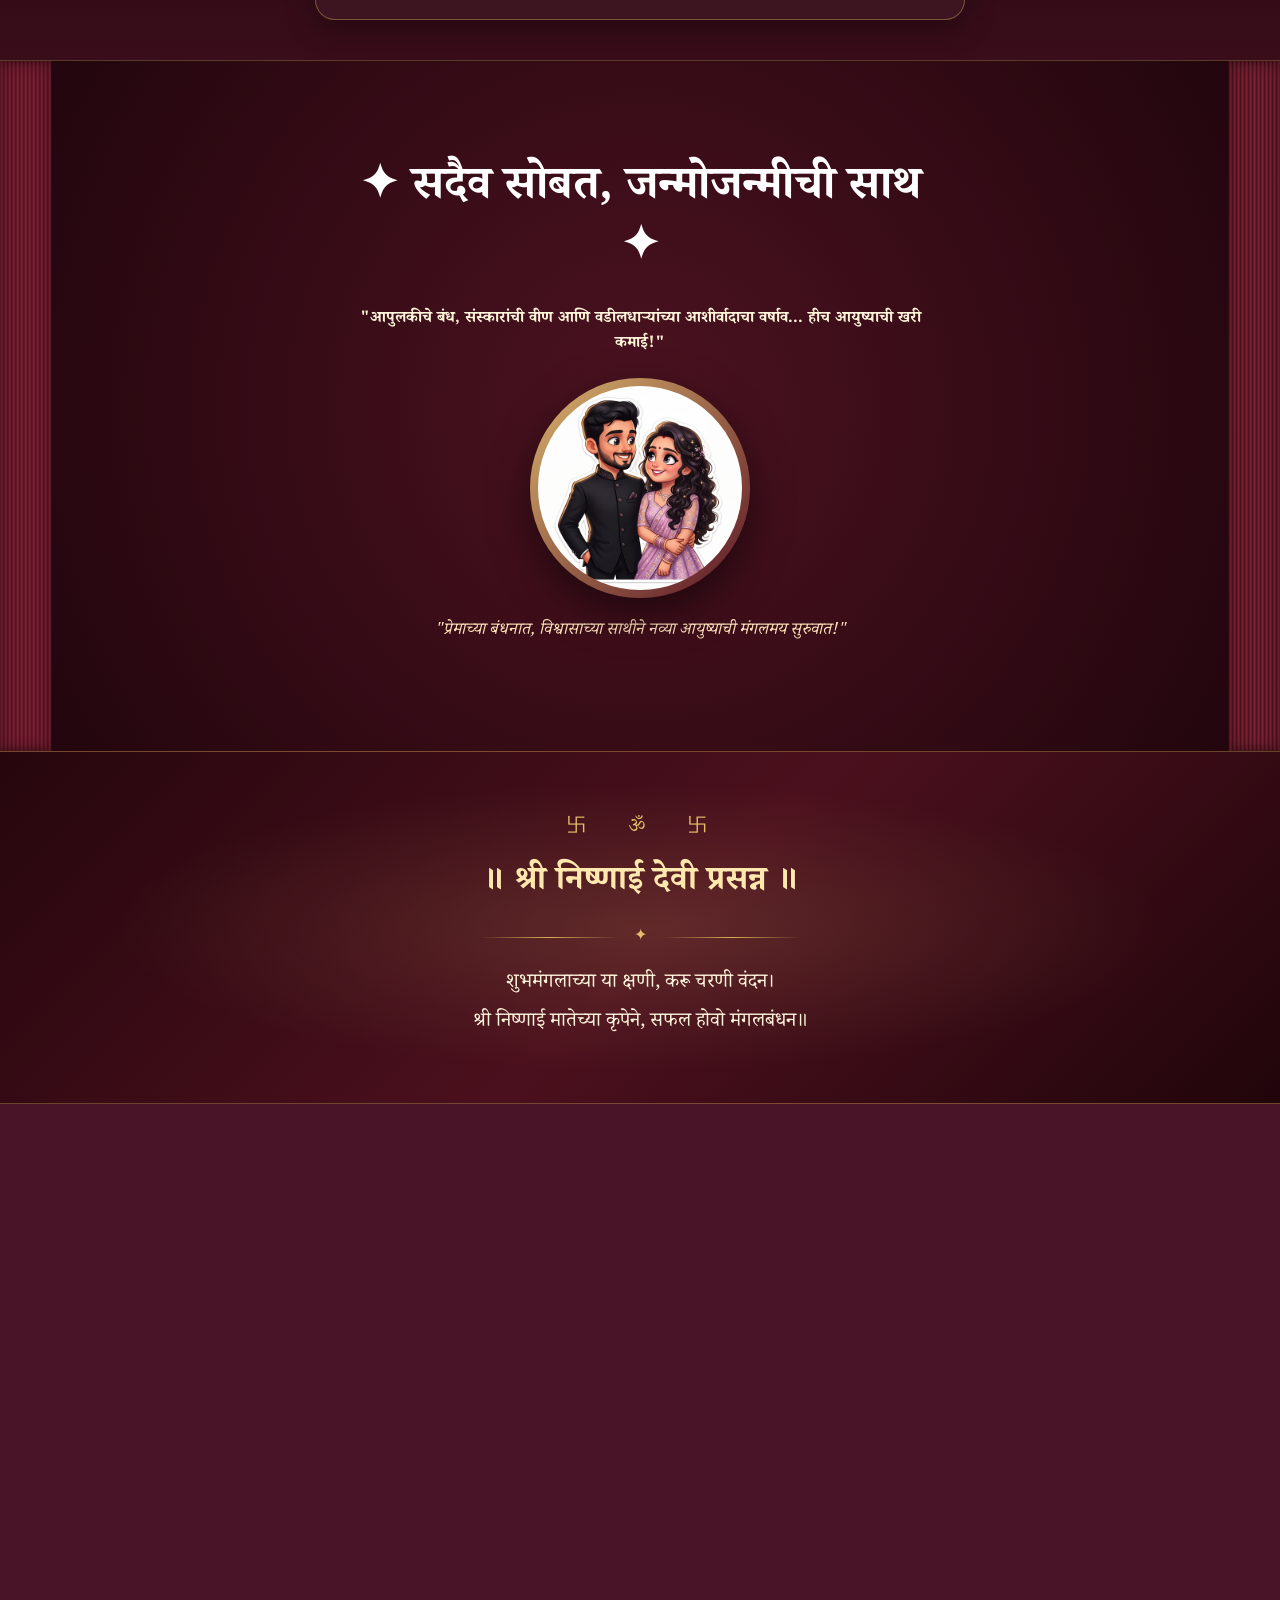
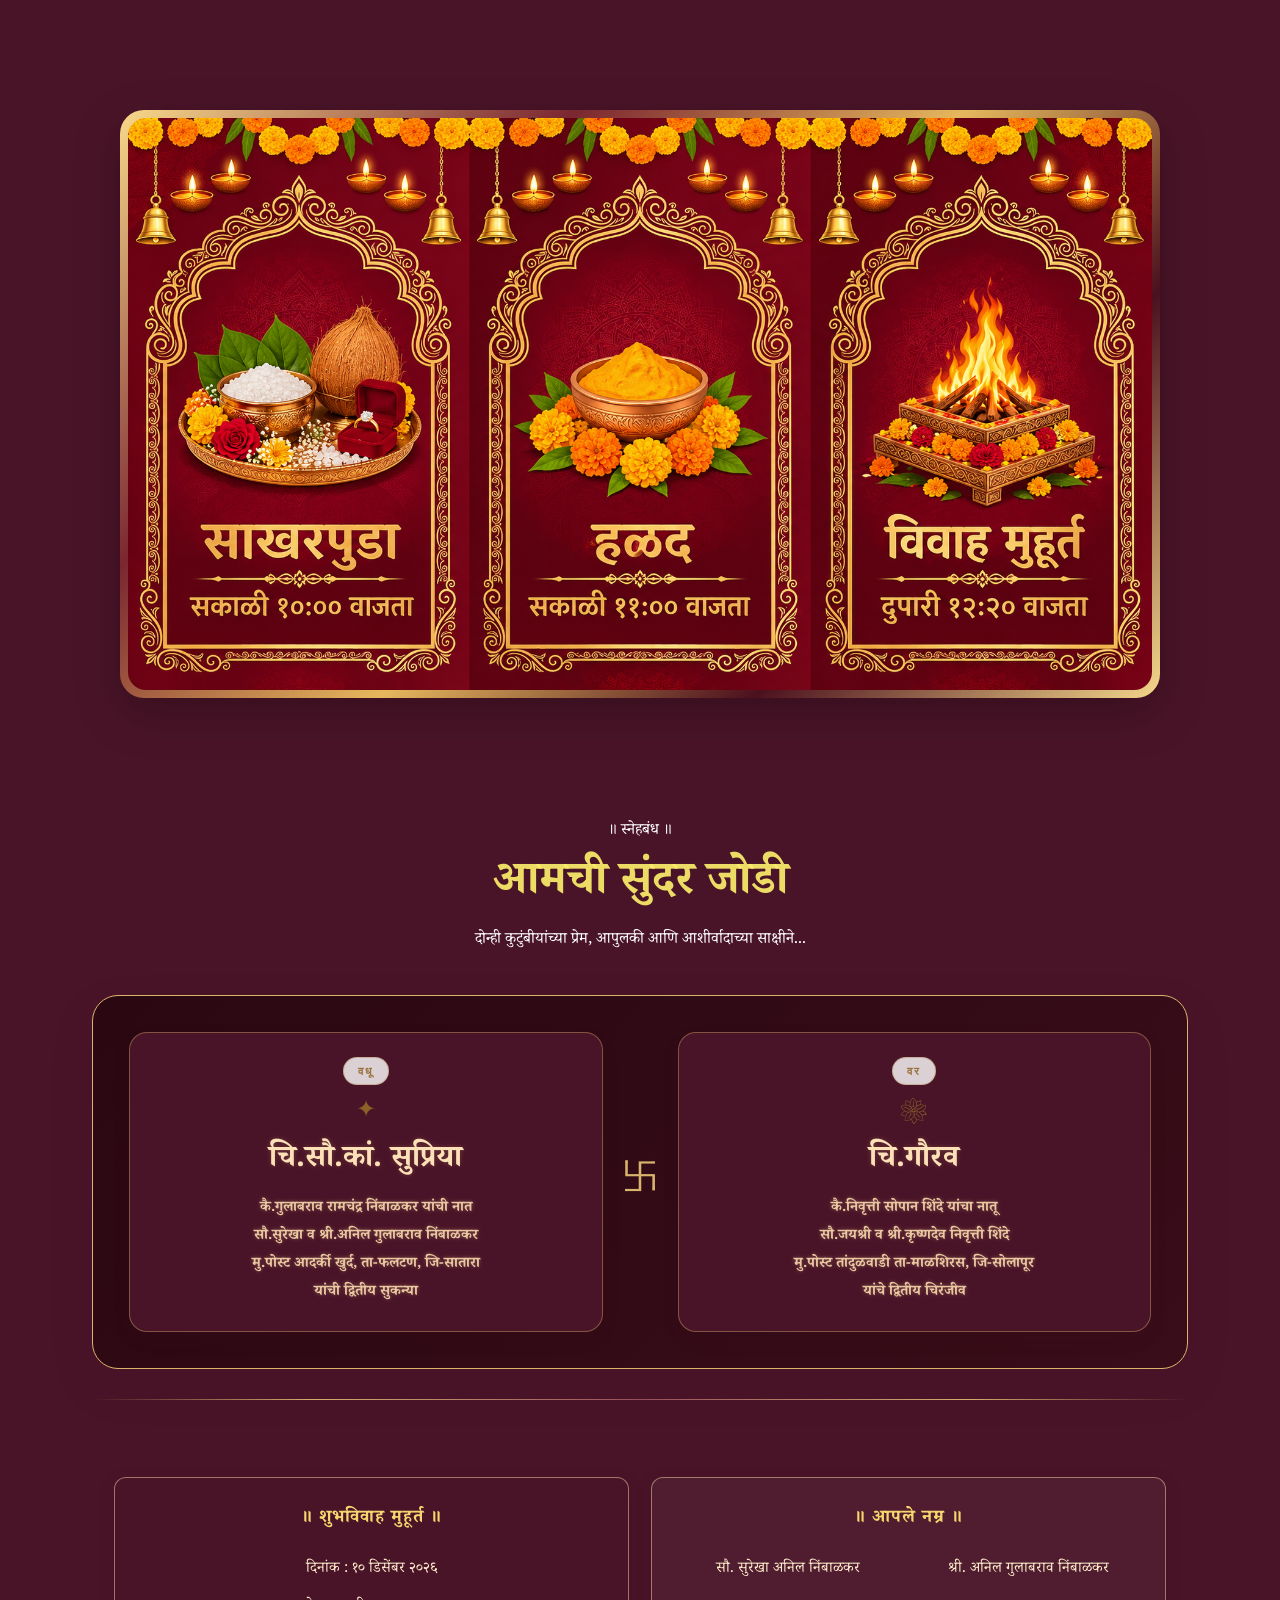
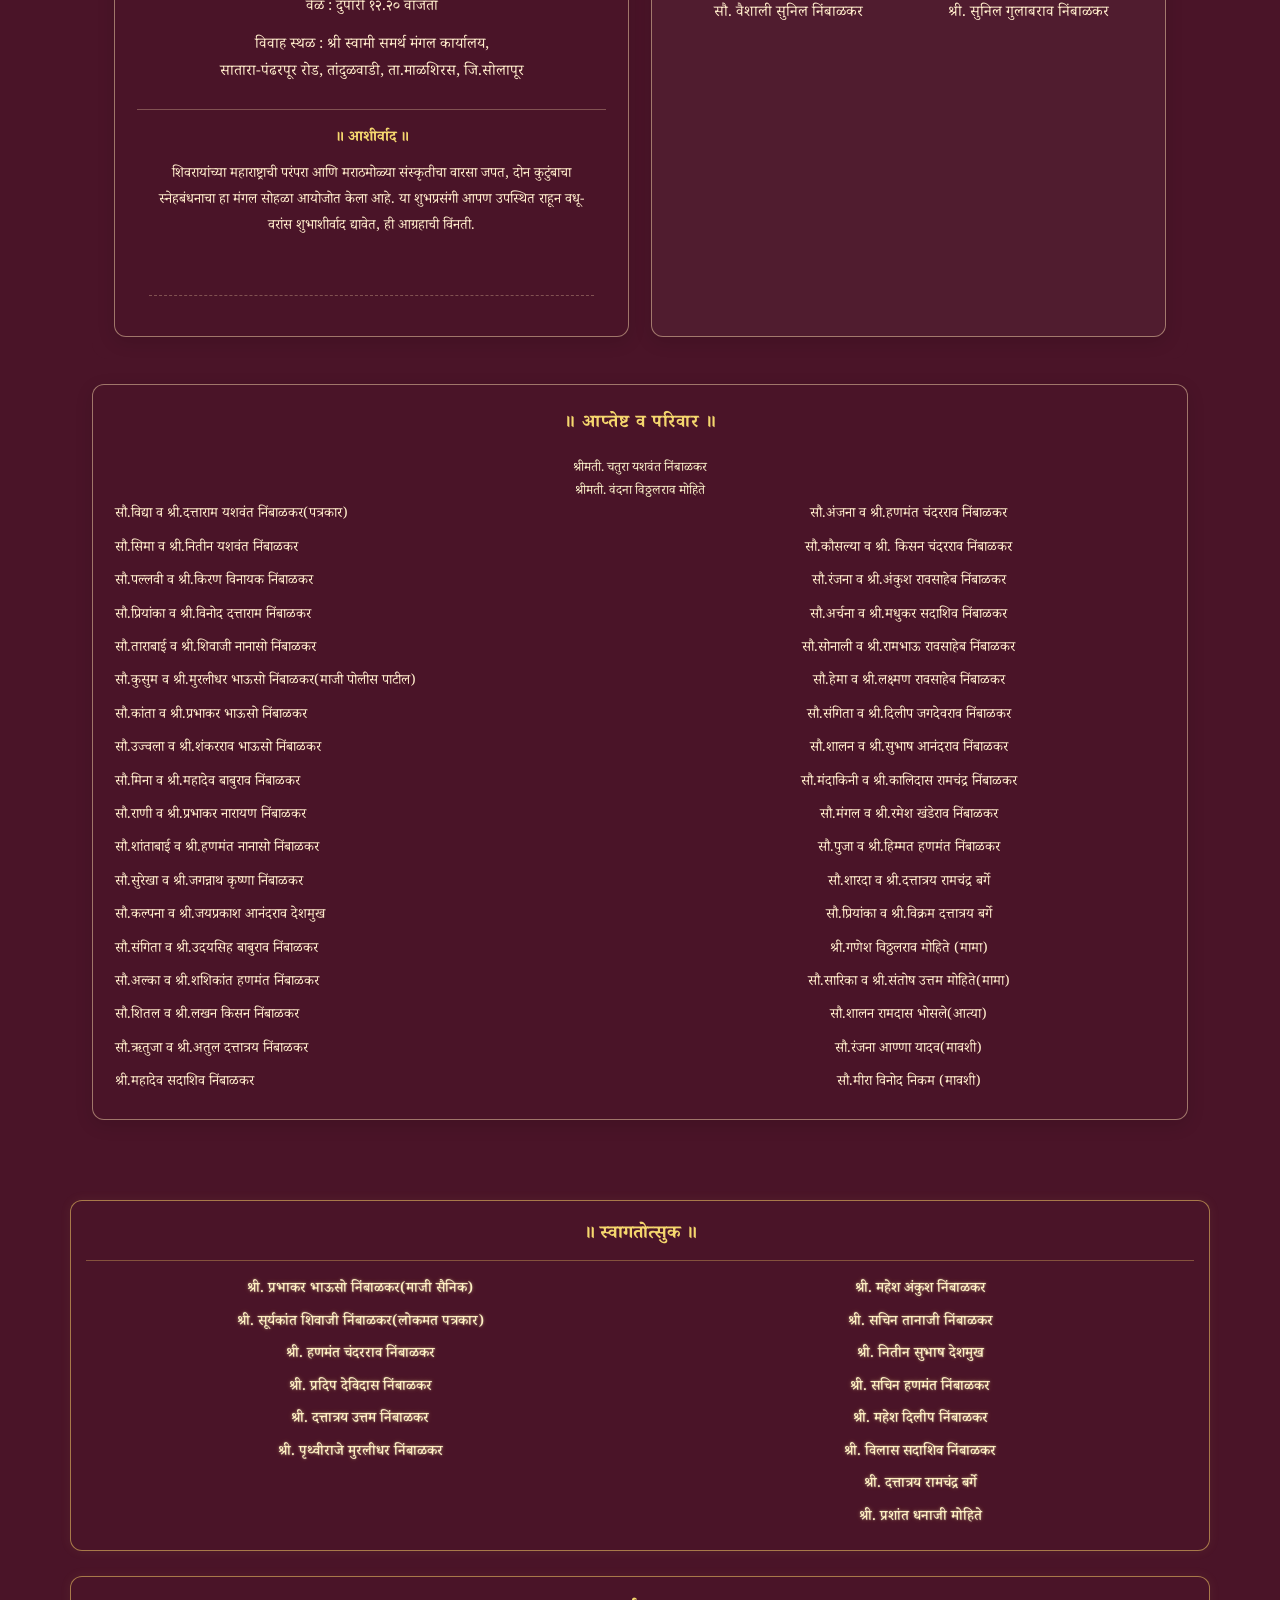
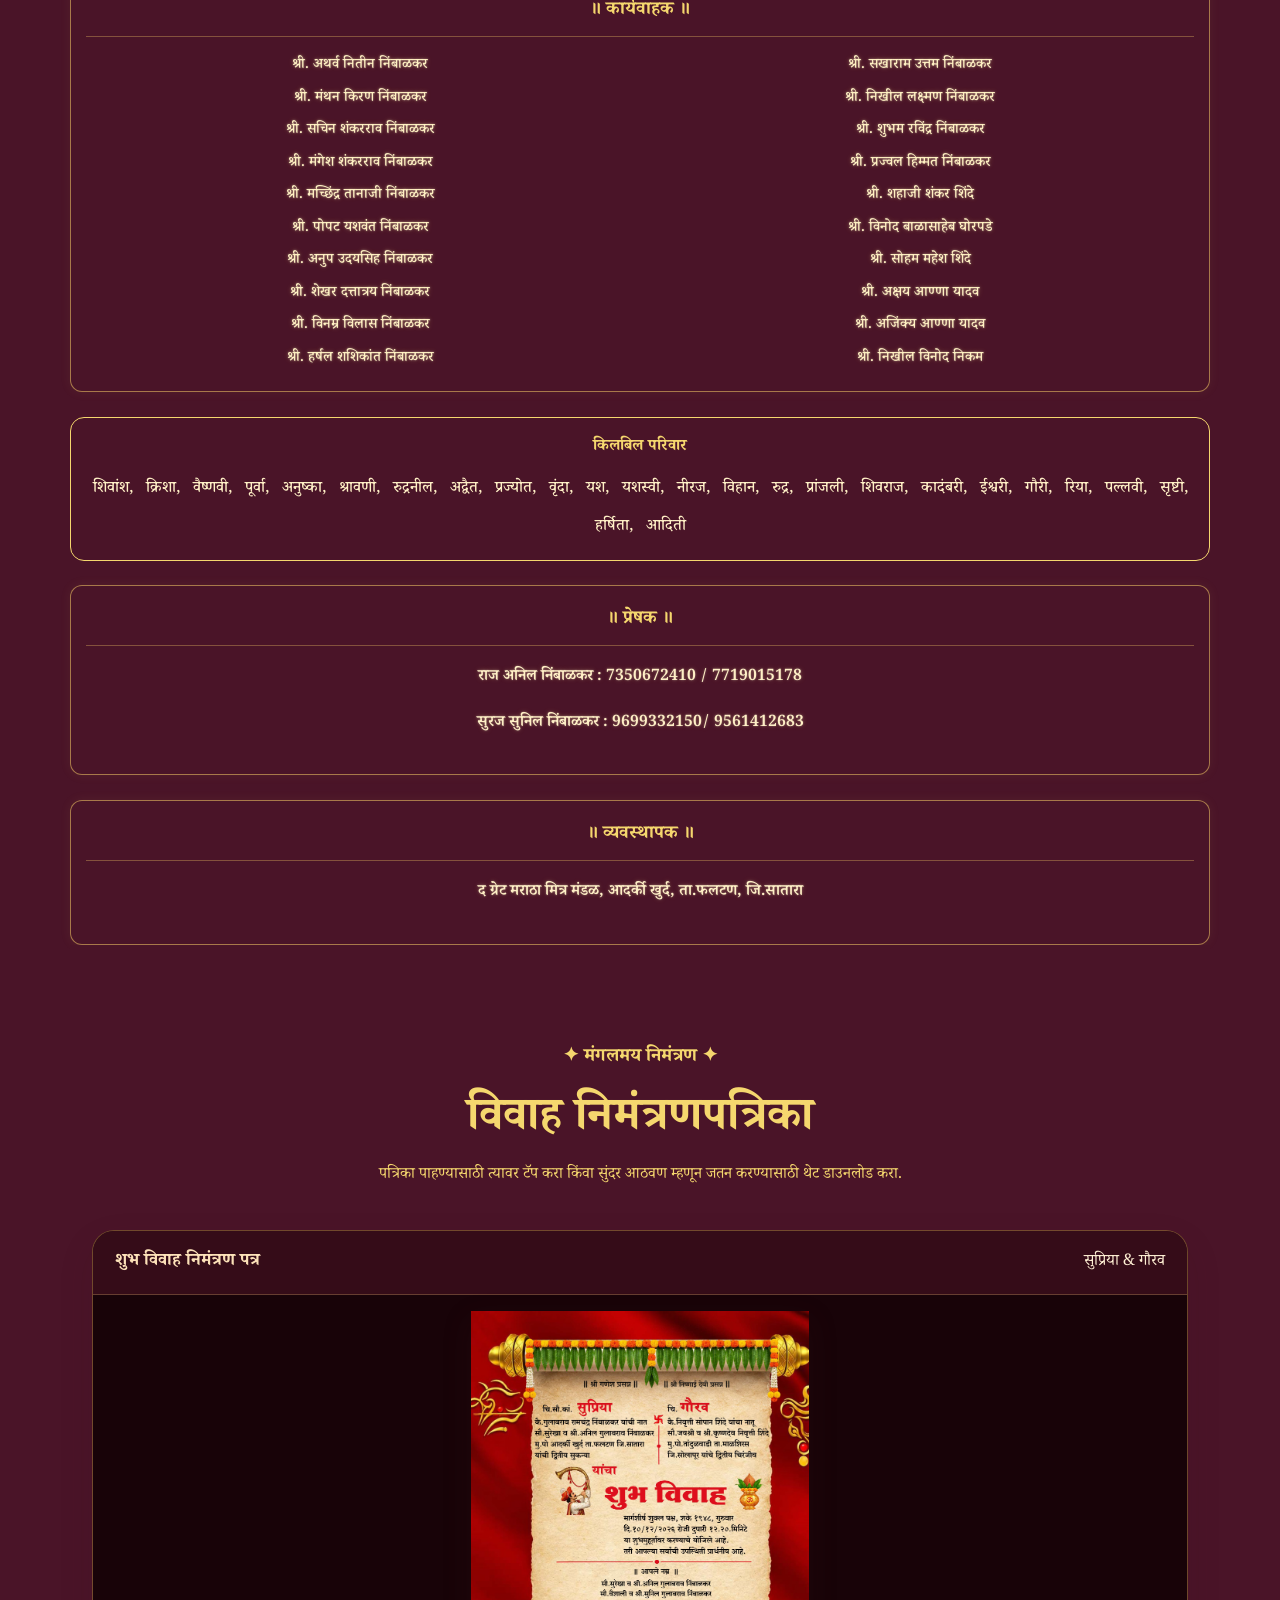
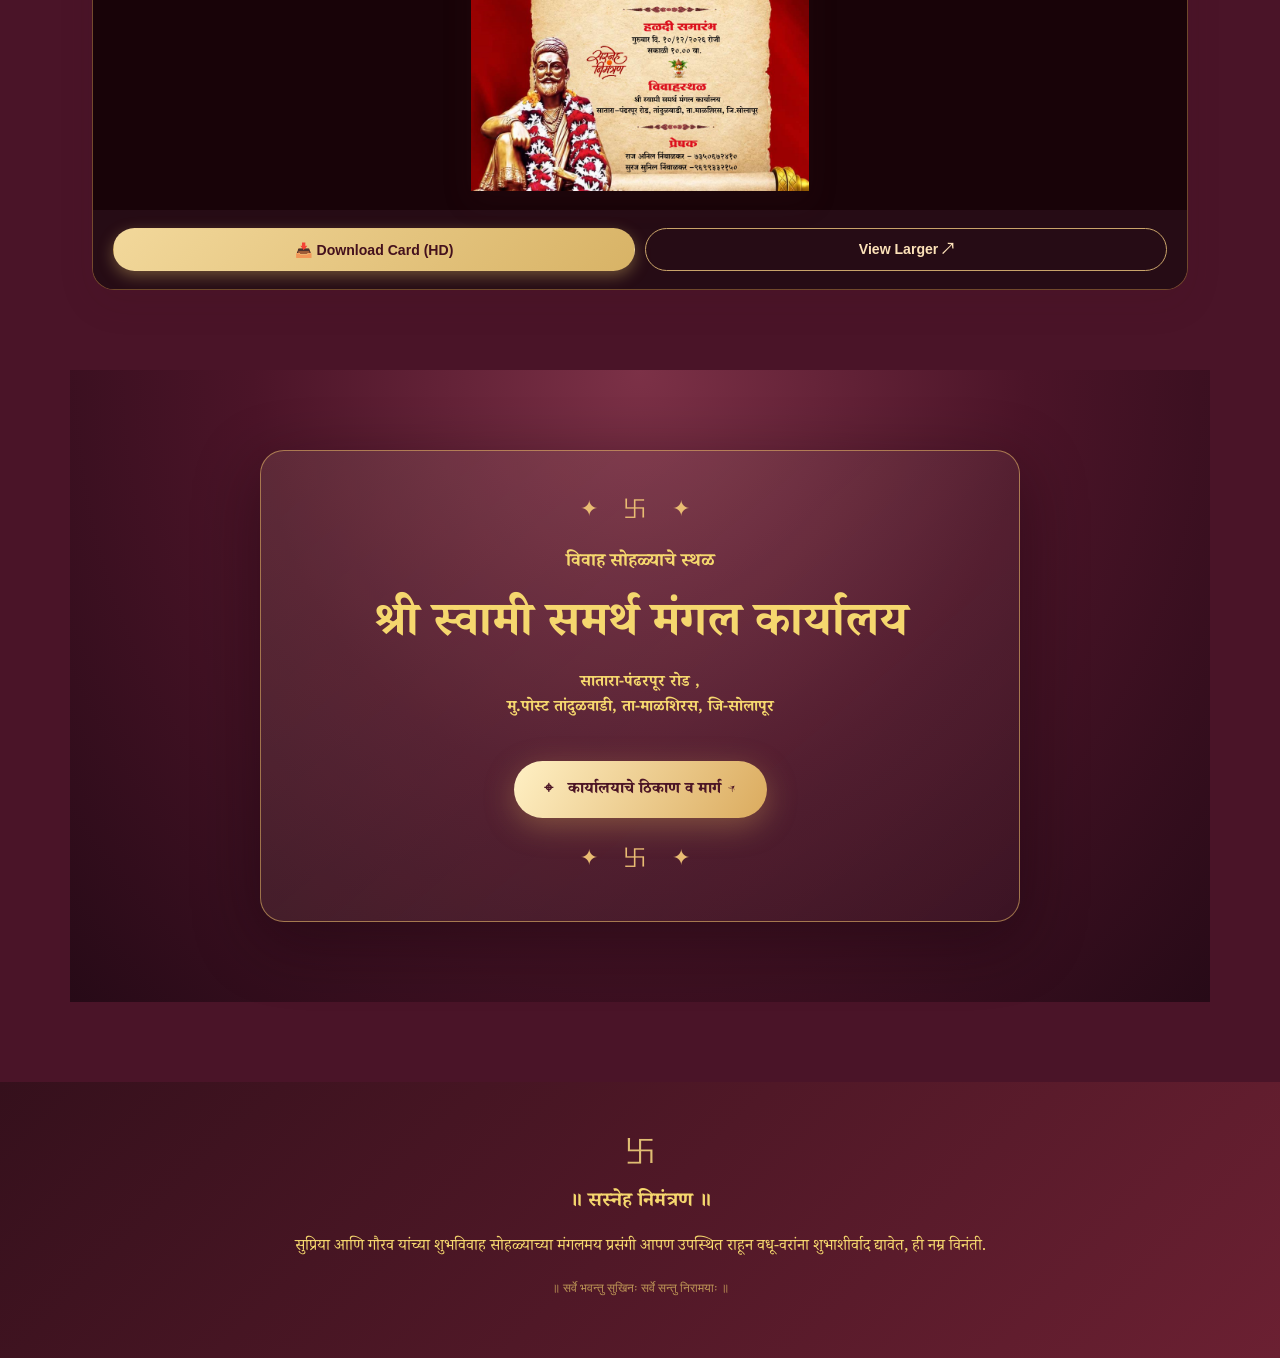
==== commit 66201c52: "Add files via upload" ====
--- a/index.html
+++ b/index.html
@@ -248,7 +248,6 @@
                     <img class="celebration-poster-art" src="./assets/images/plan.png" alt="Supriya Weds Gaurav_10 dec 2026">
                 </div>
 
-
                 <!-- Couple & Families Section -->
                 <section class="section family-section" id="parivar">
                     <div class="section-inner">
@@ -265,13 +264,12 @@
                                 <div class="person" style="background-color: #4A1428;">
                                     <span class="person-role">वधू</span>
                                     <div class="person-emblem" aria-hidden="true">✦</div>
-                                    <h3>चि.सौ.का. सुप्रिया</h3>
+                                    <h3>चि.सौ.कां. सुप्रिया</h3>
                                     <p>
                                         <strong style="color: #E8C7A0;">कै.गुलाबराव रामचंद्र निंबाळकर यांची नात</strong> <br/>
                                         <strong style="color: #E8C7A0;">सौ.सुरेखा व श्री.अनिल गुलाबराव निंबाळकर <br/>मु.पोस्ट आदर्की खुर्द, ता-फलटण, जि-सातारा <br/>यांची द्वितीय सुकन्या </strong>
                                     </p>
                                 </div>
-
                                 <div class="ornament" aria-hidden="true">卐</div>
 
                                 <!-- Bride -->
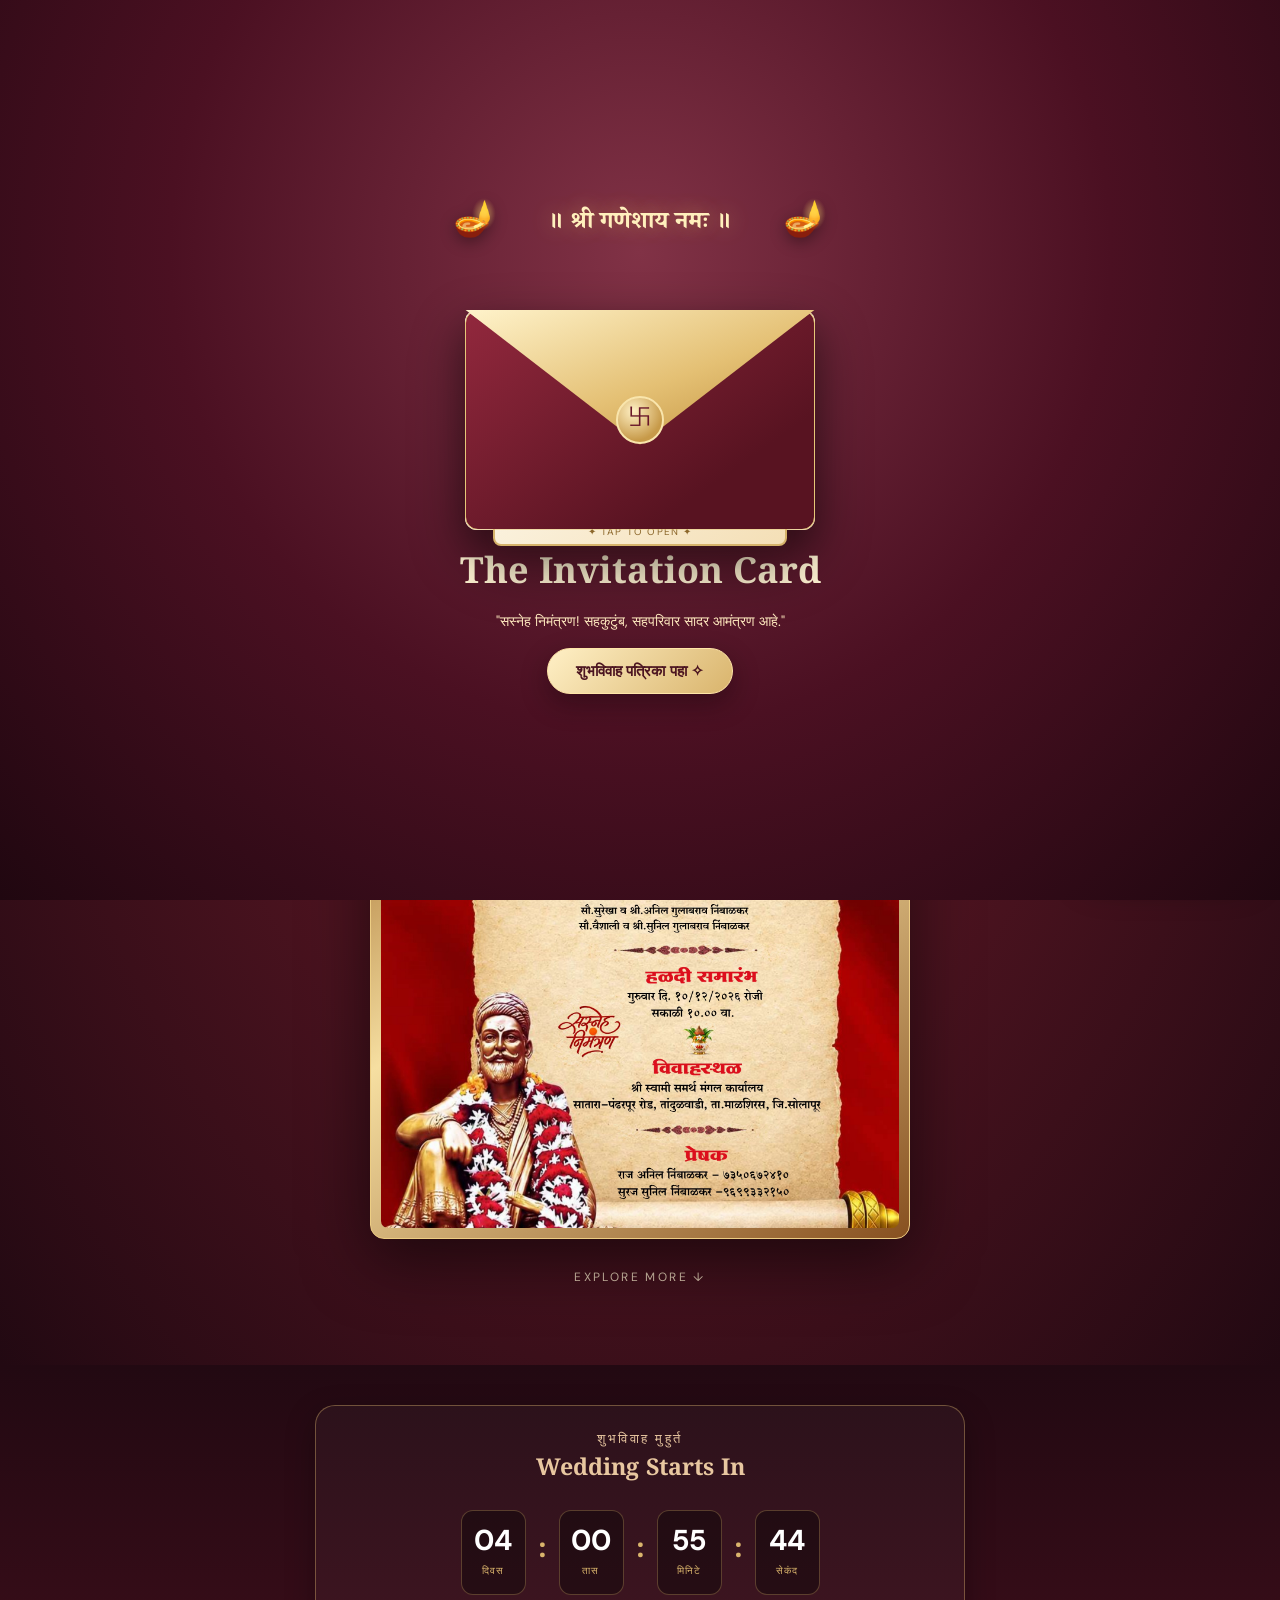
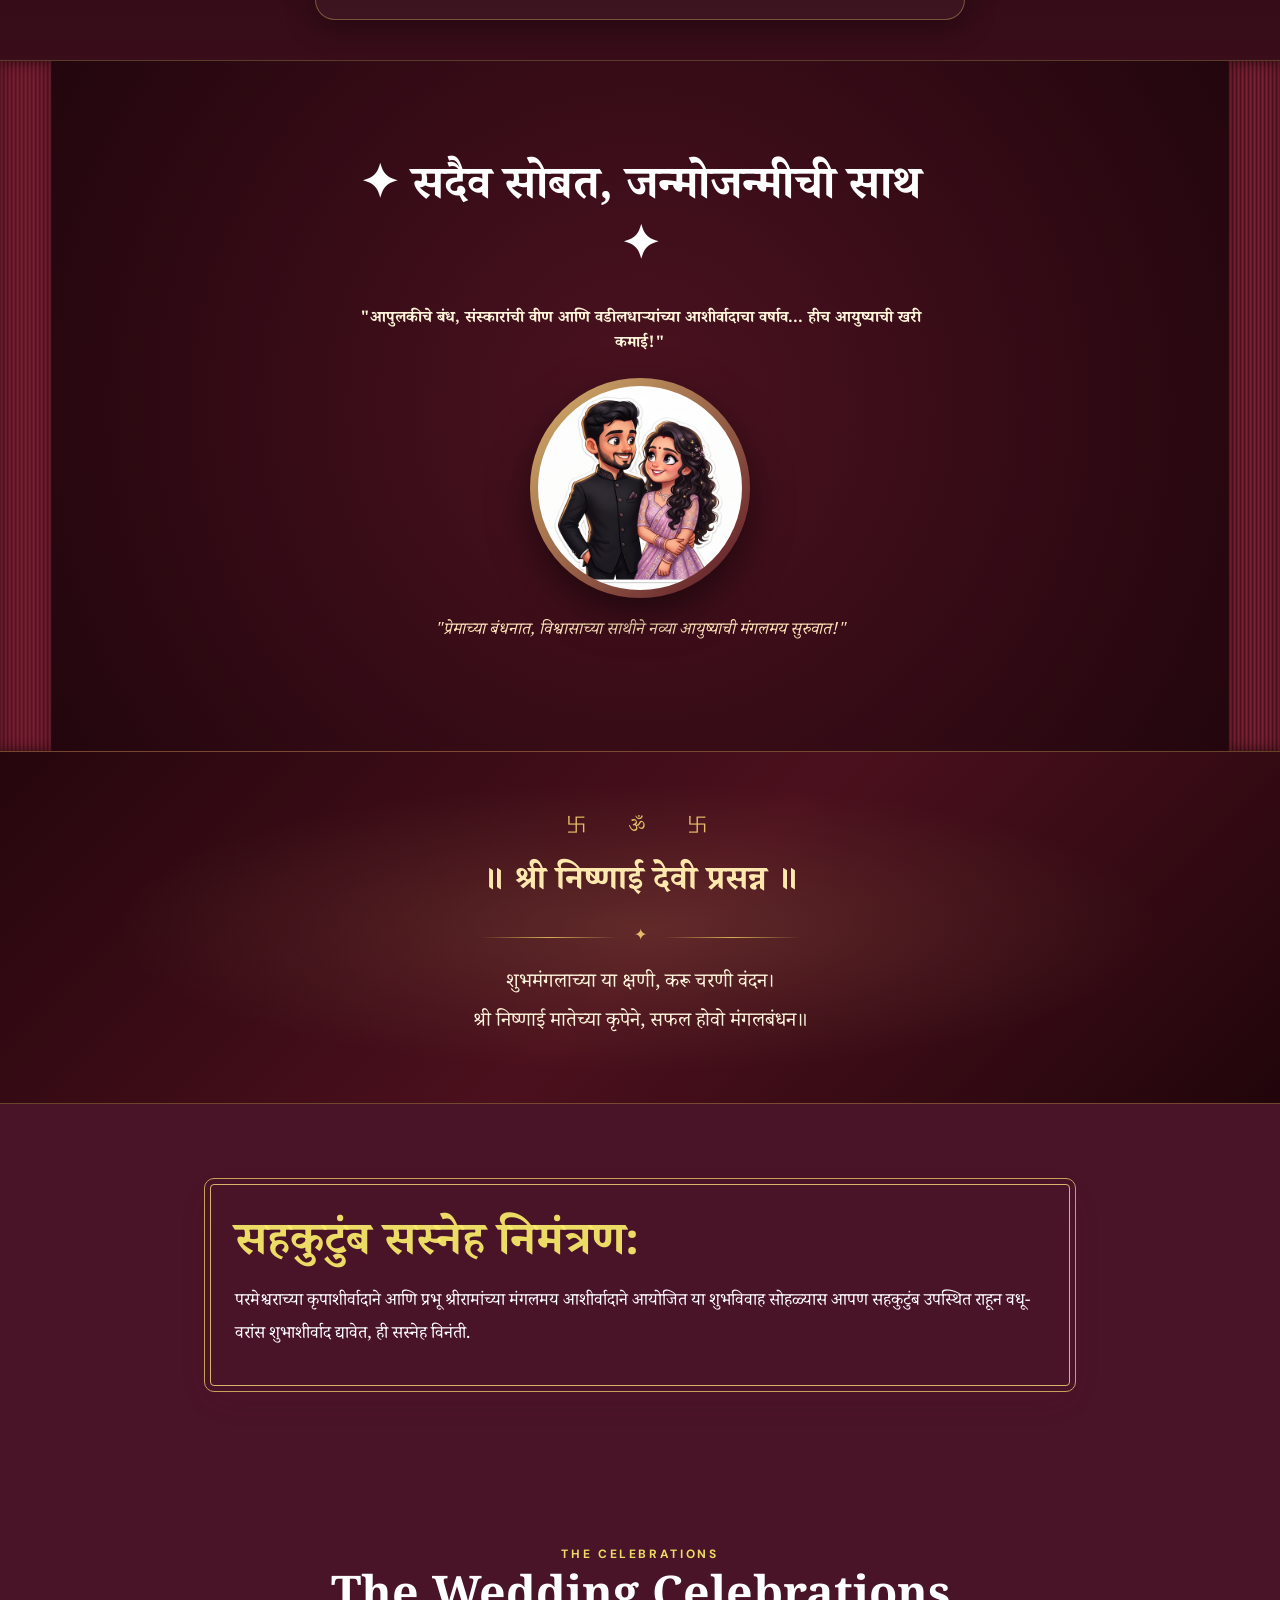
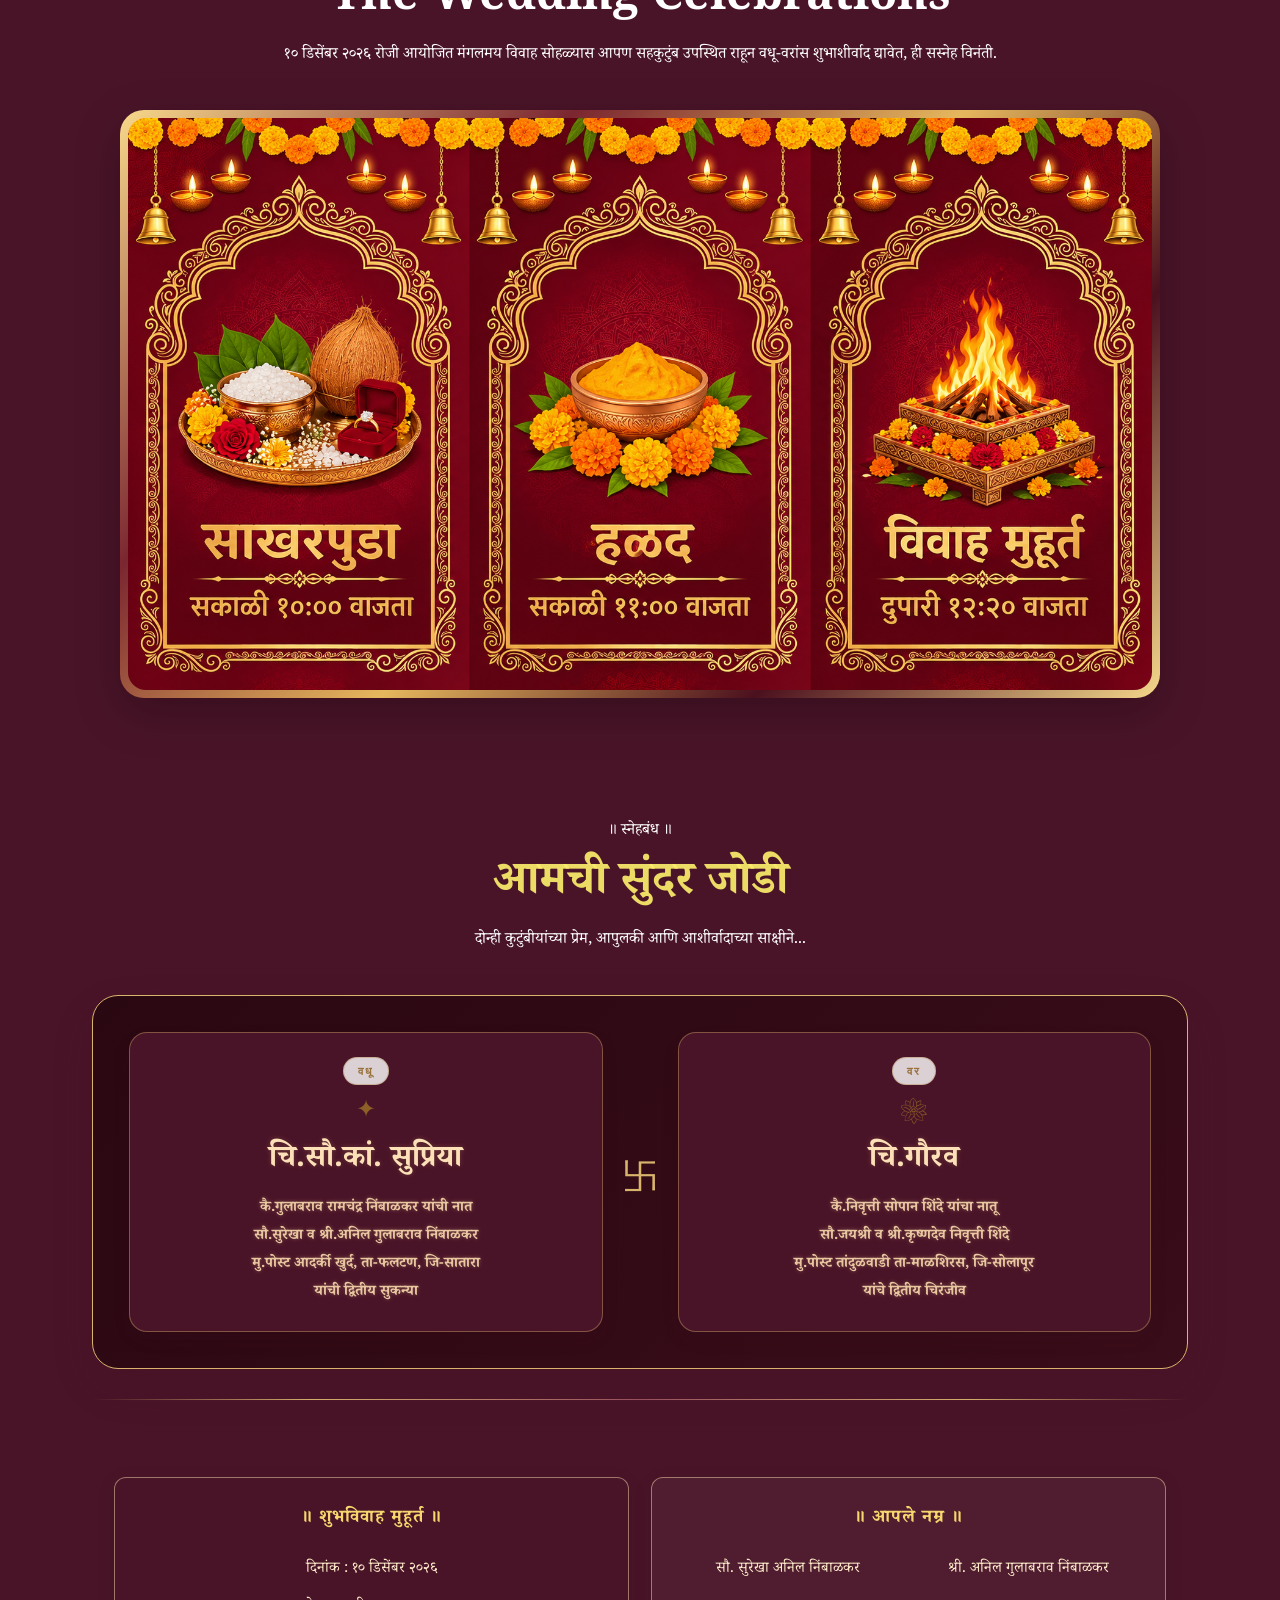
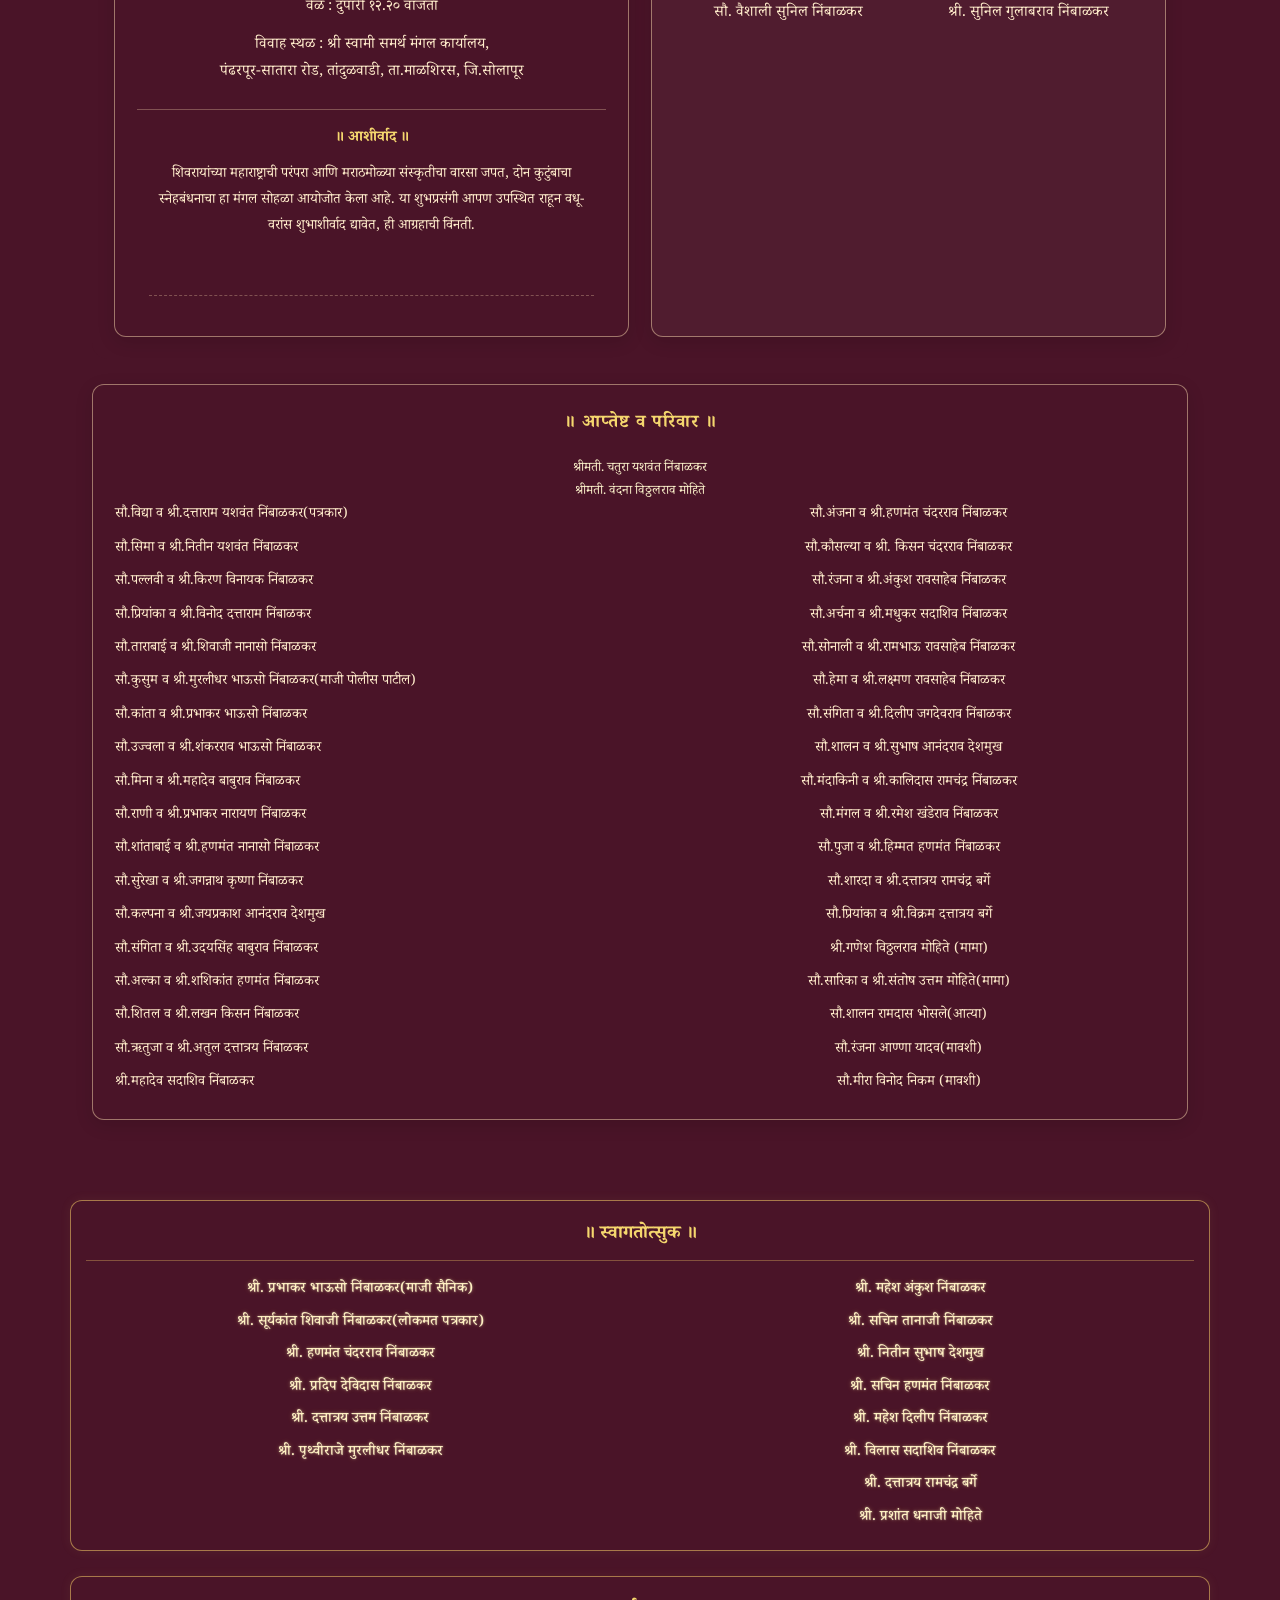
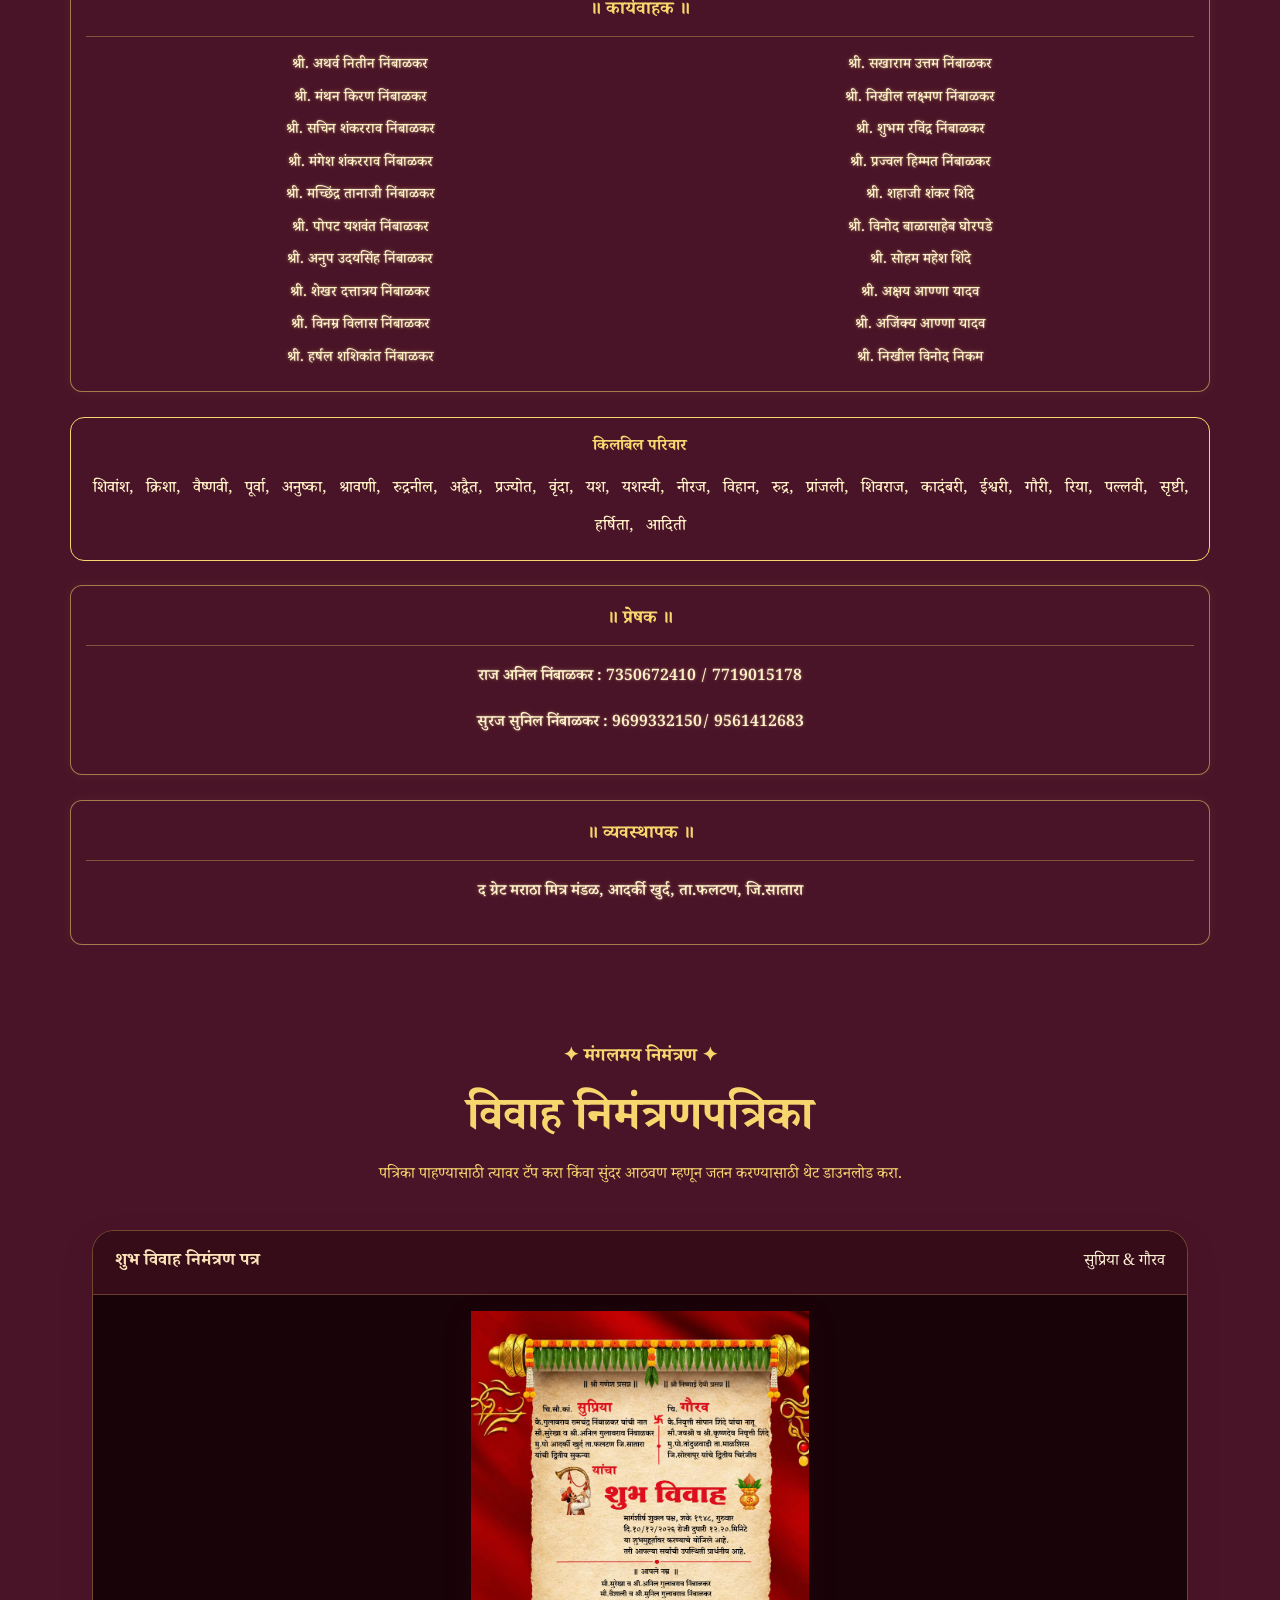
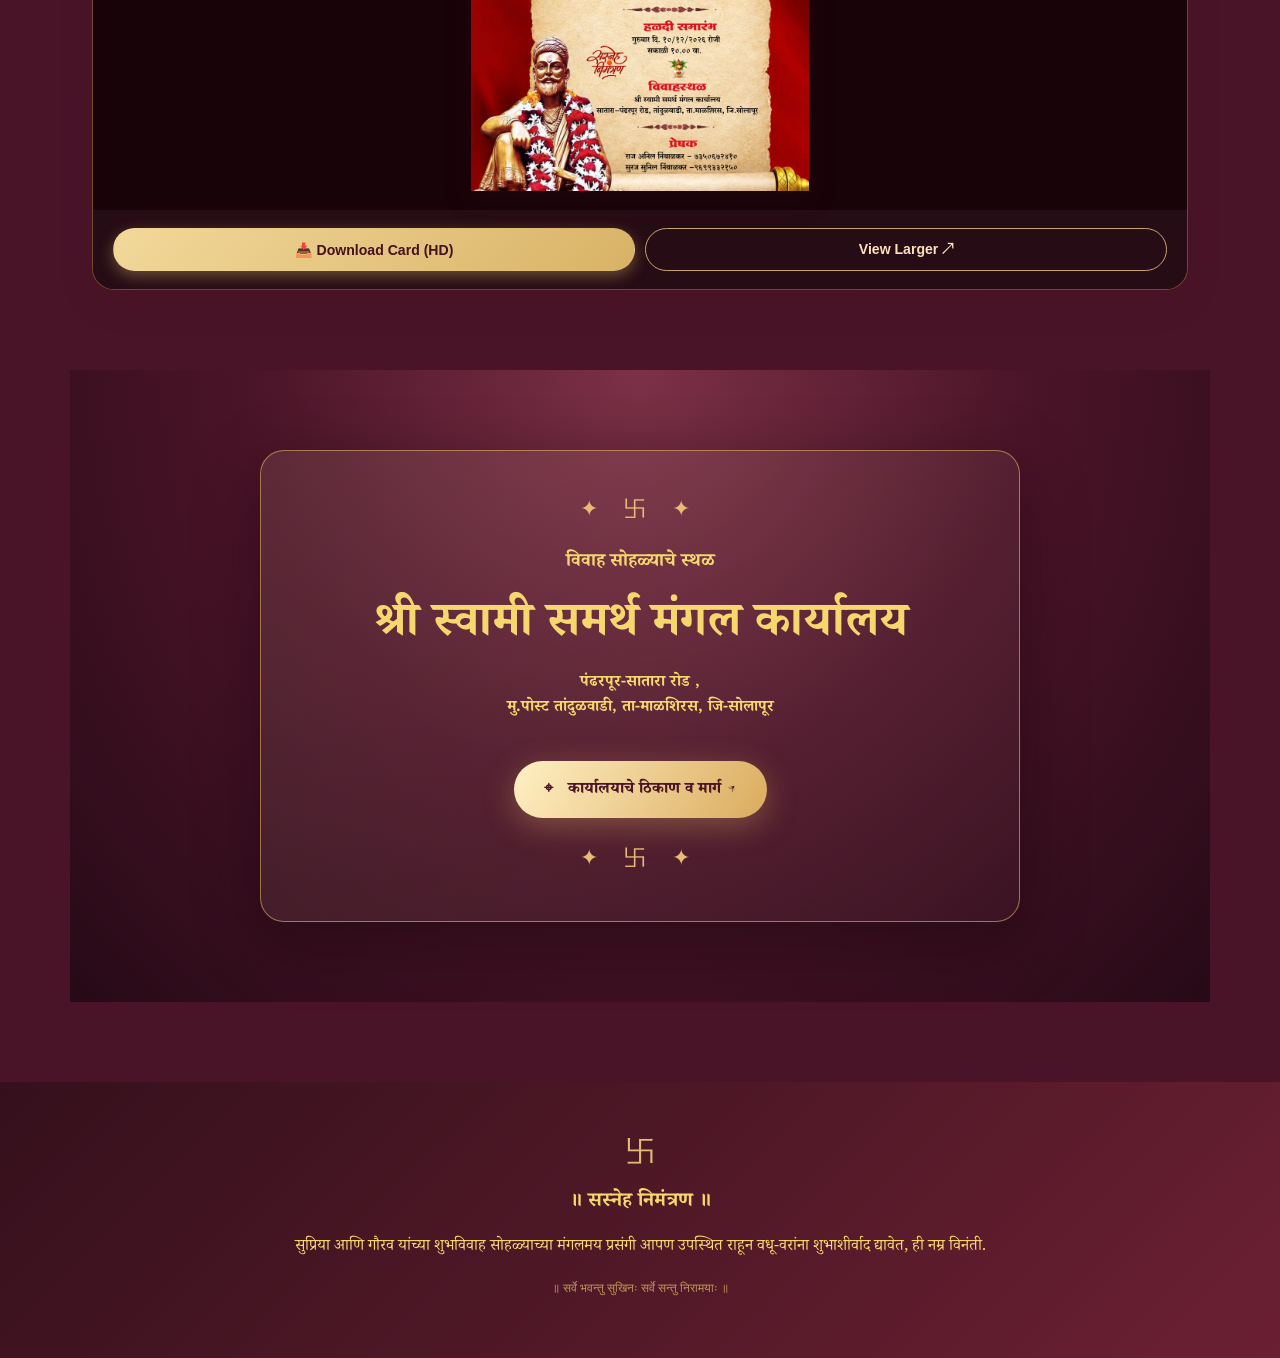
==== commit 859302a2: "Add files via upload" ====
--- a/index.html
+++ b/index.html
@@ -295,7 +295,7 @@
                                     <div class="muhurt-details">
                                         <p><span></span>दिनांक : १० डिसेंबर २०२६</p>
                                         <p><span></span> वेळ : दुपारी १२.२० वाजता</p>
-                                        <p><span></span> विवाह स्थळ : श्री स्वामी समर्थ मंगल कार्यालय,<br/> सातारा-पंढरपूर रोड, तांदुळवाडी, ता.माळशिरस, जि.सोलापूर </p>
+                                        <p><span></span> विवाह स्थळ : श्री स्वामी समर्थ मंगल कार्यालय,<br/> पंढरपूर-सातारा रोड, तांदुळवाडी, ता.माळशिरस, जि.सोलापूर </p>
                                     </div>
 
                                     <div class="blessing-space">
@@ -343,7 +343,7 @@
                                     <span>सौ.शांताबाई व श्री.हणमंत नानासो निंबाळकर </span>
                                     <span>सौ.सुरेखा व श्री.जगन्नाथ कृष्णा निंबाळकर </span>
                                     <span>सौ.कल्पना व श्री.जयप्रकाश आनंदराव देशमुख </span>
-                                    <span>सौ.संगिता व श्री.उदयसिह बाबुराव निंबाळकर</span>
+                                    <span>सौ.संगिता व श्री.उदयसिंह बाबुराव निंबाळकर</span>
                                     <span>सौ.अल्का व श्री.शशिकांत हणमंत निंबाळकर </span>
                                     <span>सौ.शितल व श्री.लखन किसन निंबाळकर </span>
                                     <span>सौ.ऋतुजा व श्री.अतुल दत्तात्रय निंबाळकर </span>
@@ -359,7 +359,7 @@
                                     <span>सौ.सोनाली व श्री.रामभाऊ रावसाहेब निंबाळकर </span>
                                     <span>सौ.हेमा व श्री.लक्ष्मण रावसाहेब निंबाळकर </span>
                                     <span>सौ.संगिता व श्री.दिलीप जगदेवराव निंबाळकर </span>
-                                    <span>सौ.शालन व श्री.सुभाष आनंदराव निंबाळकर </span>
+                                    <span>सौ.शालन व श्री.सुभाष आनंदराव देशमुख </span>
                                     <span>सौ.मंदाकिनी व श्री.कालिदास रामचंद्र निंबाळकर  </span>
                                     <span>सौ.मंगल व श्री.रमेश खंडेराव निंबाळकर </span>
                                     <span>सौ.पुजा व श्री.हिम्मत हणमंत निंबाळकर </span>
@@ -407,7 +407,6 @@
 
                         </div>
                     </div>
-
                 </section>
                 <br/>
                 <!-- BOX 1 : SHUBHECHCHUK -->
@@ -426,7 +425,7 @@
                                 <span>श्री. मंगेश शंकरराव निंबाळकर</span>
                                 <span>श्री. मच्छिंद्र तानाजी निंबाळकर</span>
                                 <span>श्री. पोपट यशवंत निंबाळकर</span>
-                                <span>श्री. अनुप उदयसिह निंबाळकर </span>
+                                <span>श्री. अनुप उदयसिंह निंबाळकर </span>
                                 <span>श्री. शेखर दत्तात्रय निंबाळकर </span>
                                 <span>श्री. विनम्र विलास निंबाळकर</span>
                                 <span>श्री. हर्षल शशिकांत निंबाळकर</span>
@@ -584,9 +583,9 @@
                         <h3 style="color: #F5D76E;">विवाह सोहळ्याचे स्थळ</h3>
                         <h2 id="venue-map-title" style="color: #F5D76E;">श्री स्वामी समर्थ मंगल कार्यालय</h2>
 
-                        <strong style="color: #F5D76E;">सातारा-पंढरपूर रोड ,<br/> मु.पोस्ट तांदुळवाडी, ता-माळशिरस, जि-सोलापूर</strong>
+                        <strong style="color: #F5D76E;">पंढरपूर-सातारा रोड ,<br/> मु.पोस्ट तांदुळवाडी, ता-माळशिरस, जि-सोलापूर</strong>
                         </p>
-                        <a class="venue-map-button" href="https://maps.app.goo.gl/7JdVsmZbqRgDXfRr5" target="_blank" rel="noopener noreferrer" aria-label="श्री स्वामी समर्थ मंगल कार्यालय , सातारा-पंढरपूर रोड , मु.पोस्ट.तांदुळवाडी ,ता.माळशिरस ,जि.सोलापूर" style="color: #F5D76E;">
+                        <a class="venue-map-button" href="https://maps.app.goo.gl/7JdVsmZbqRgDXfRr5" target="_blank" rel="noopener noreferrer" aria-label="श्री स्वामी समर्थ मंगल कार्यालय , पंढरपूर-सातारा रोड , मु.पोस्ट.तांदुळवाडी ,ता.माळशिरस ,जि.सोलापूर" style="color: #F5D76E;">
           ⌖ &nbsp;  कार्यालयाचे ठिकाण व मार्ग  ↗
         </a>
                         <div class="venue-map-ornament">✦ 卐 ✦</div>
